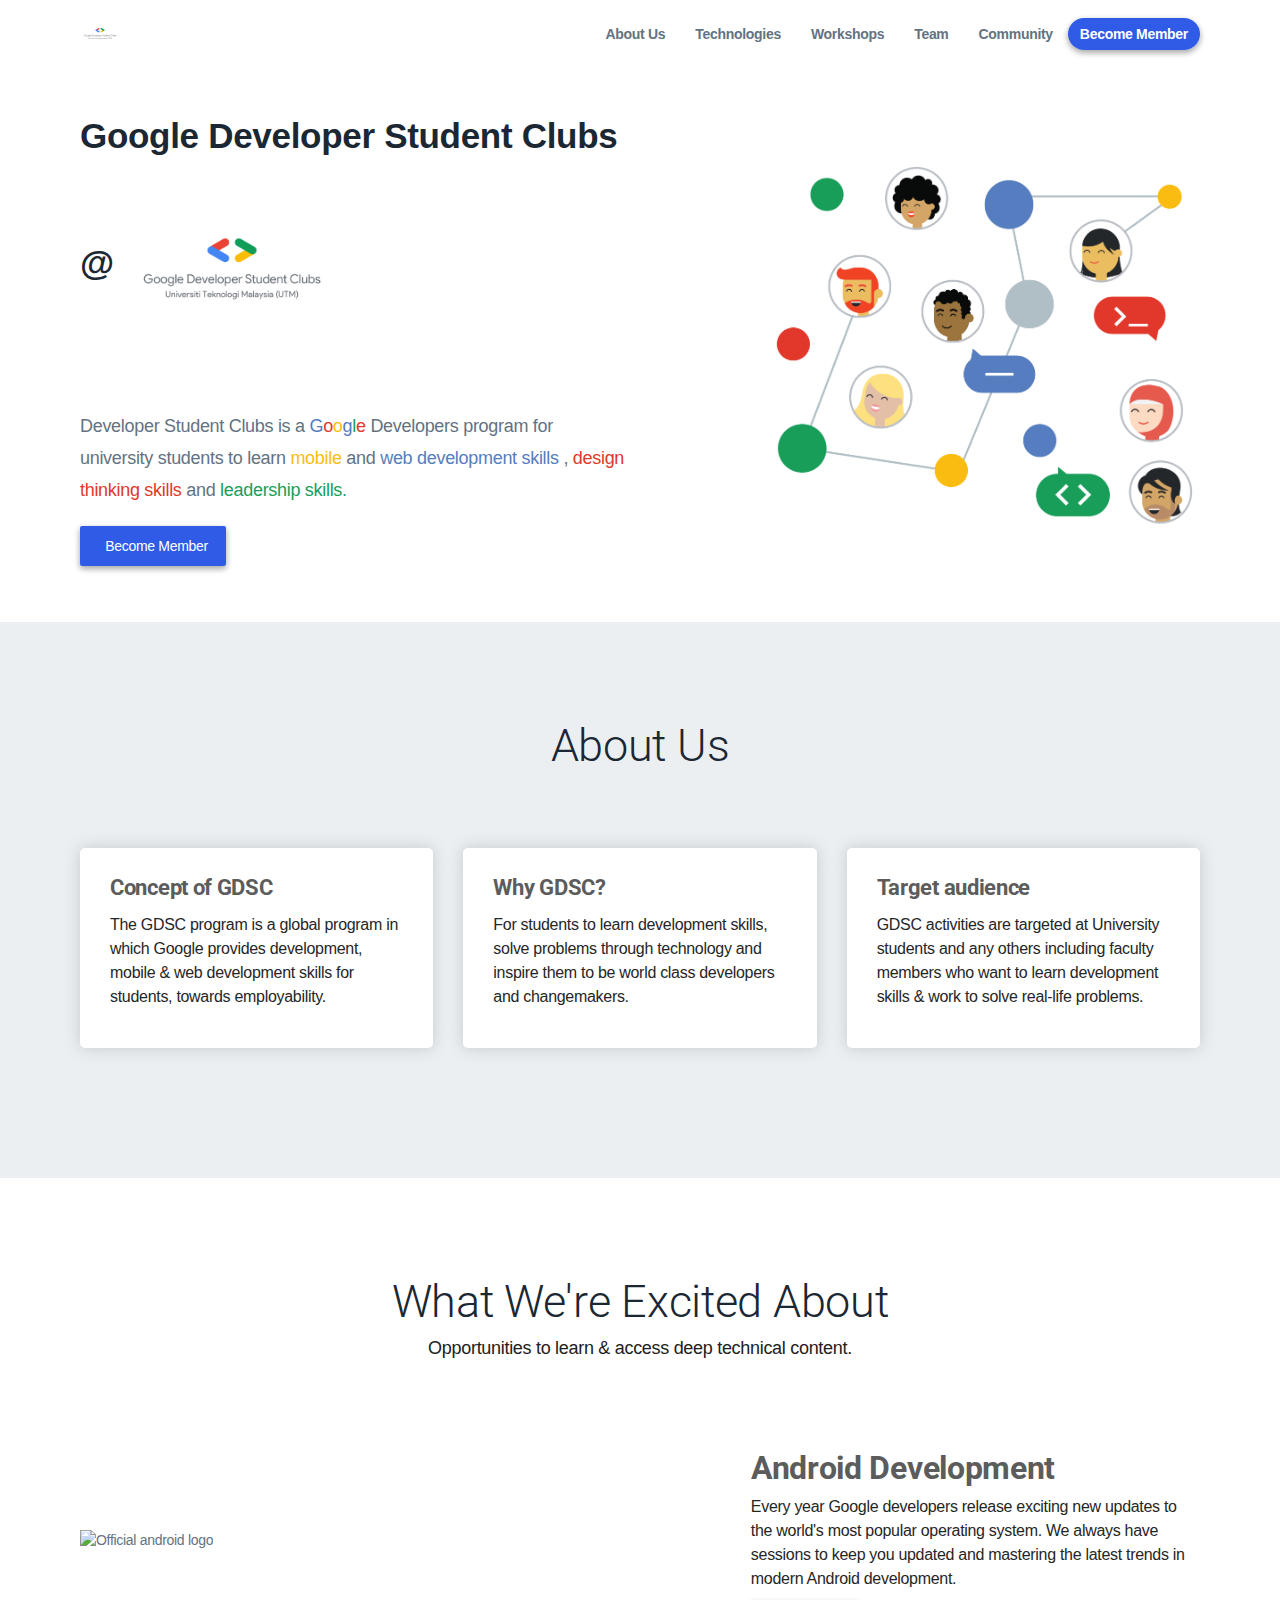
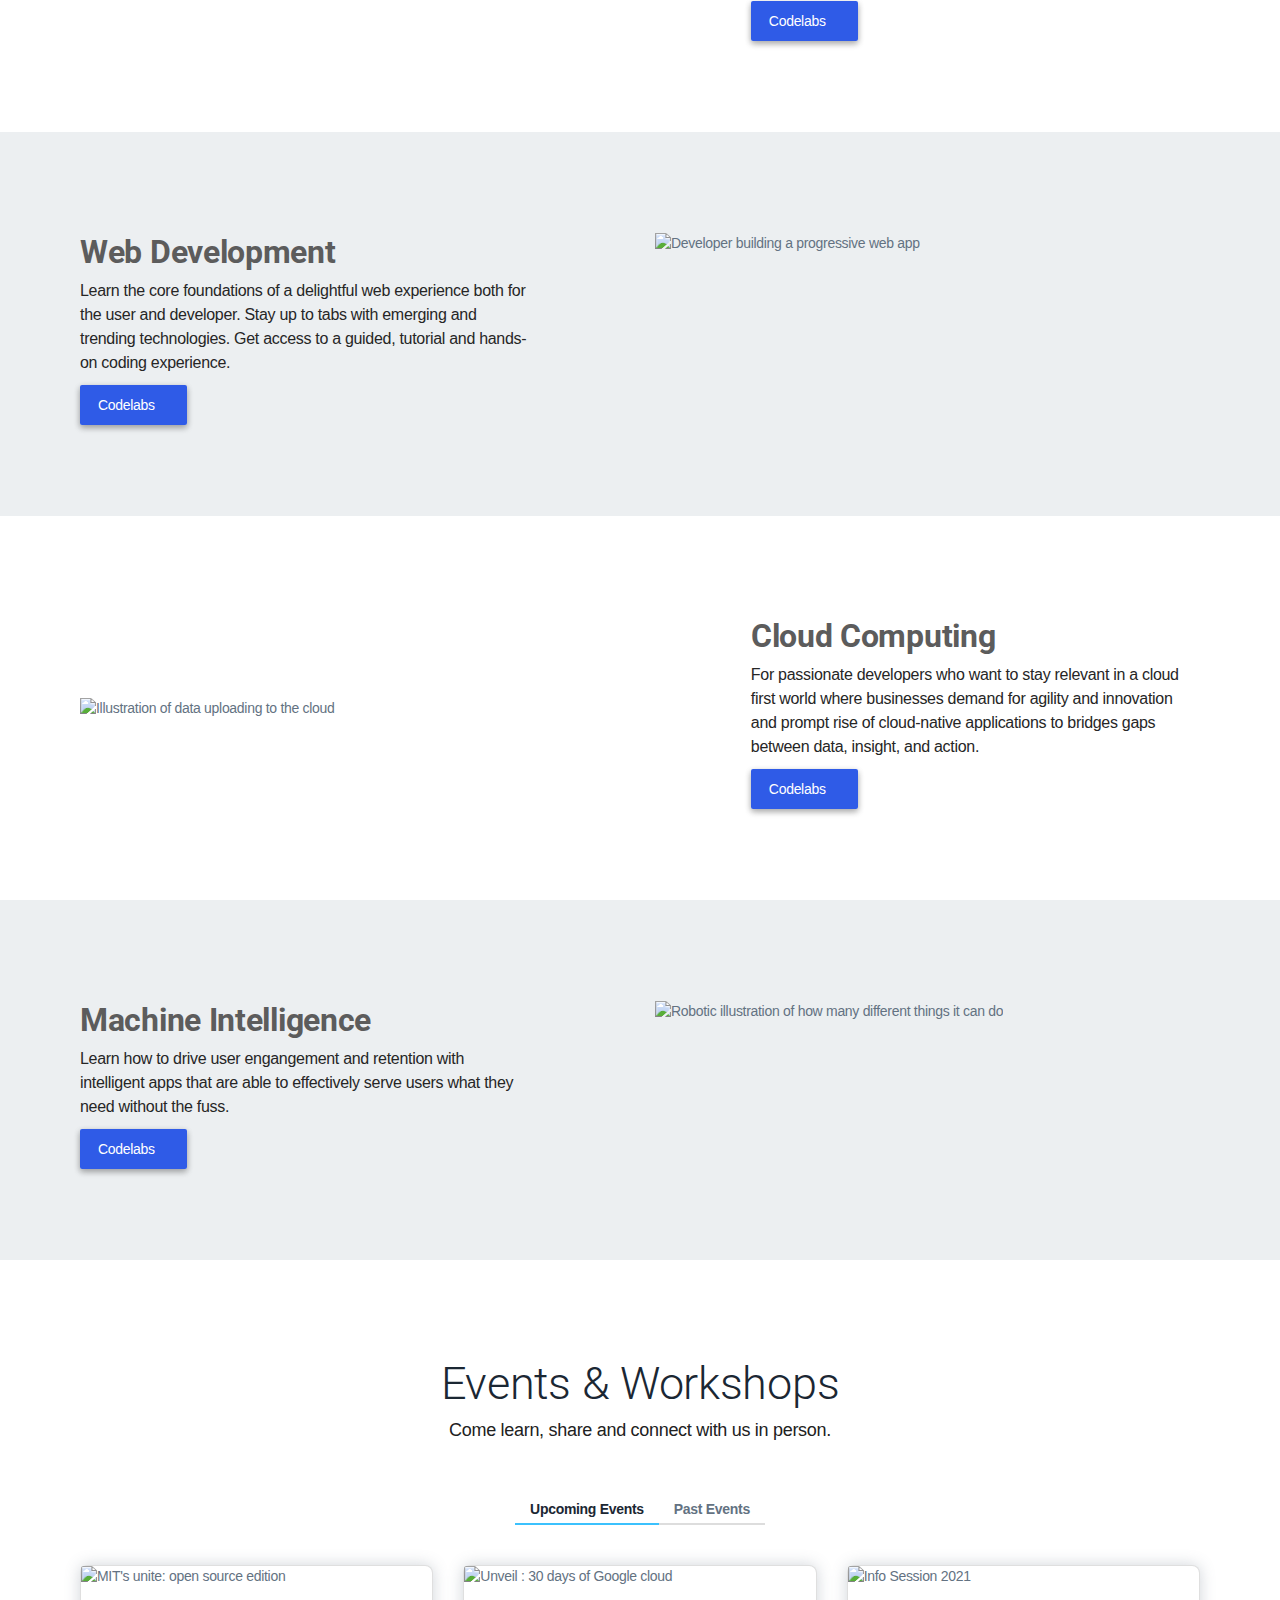
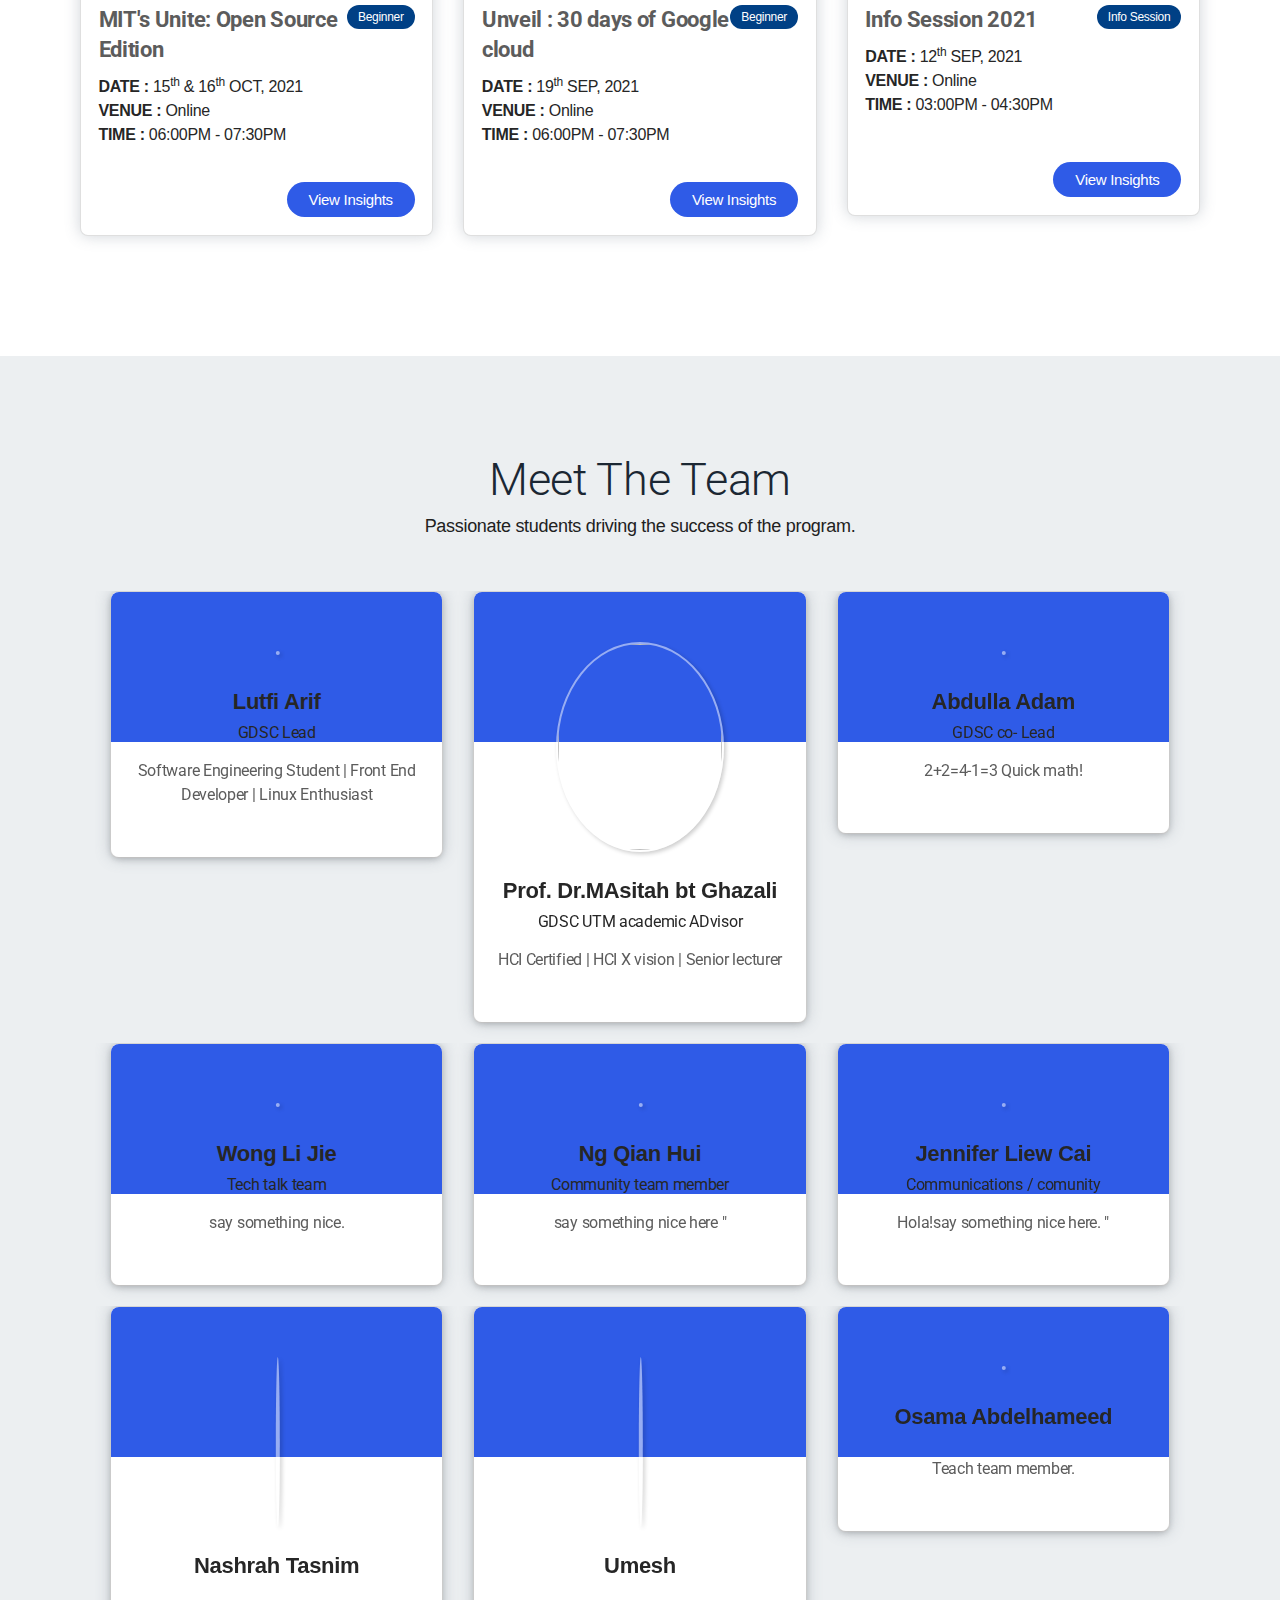
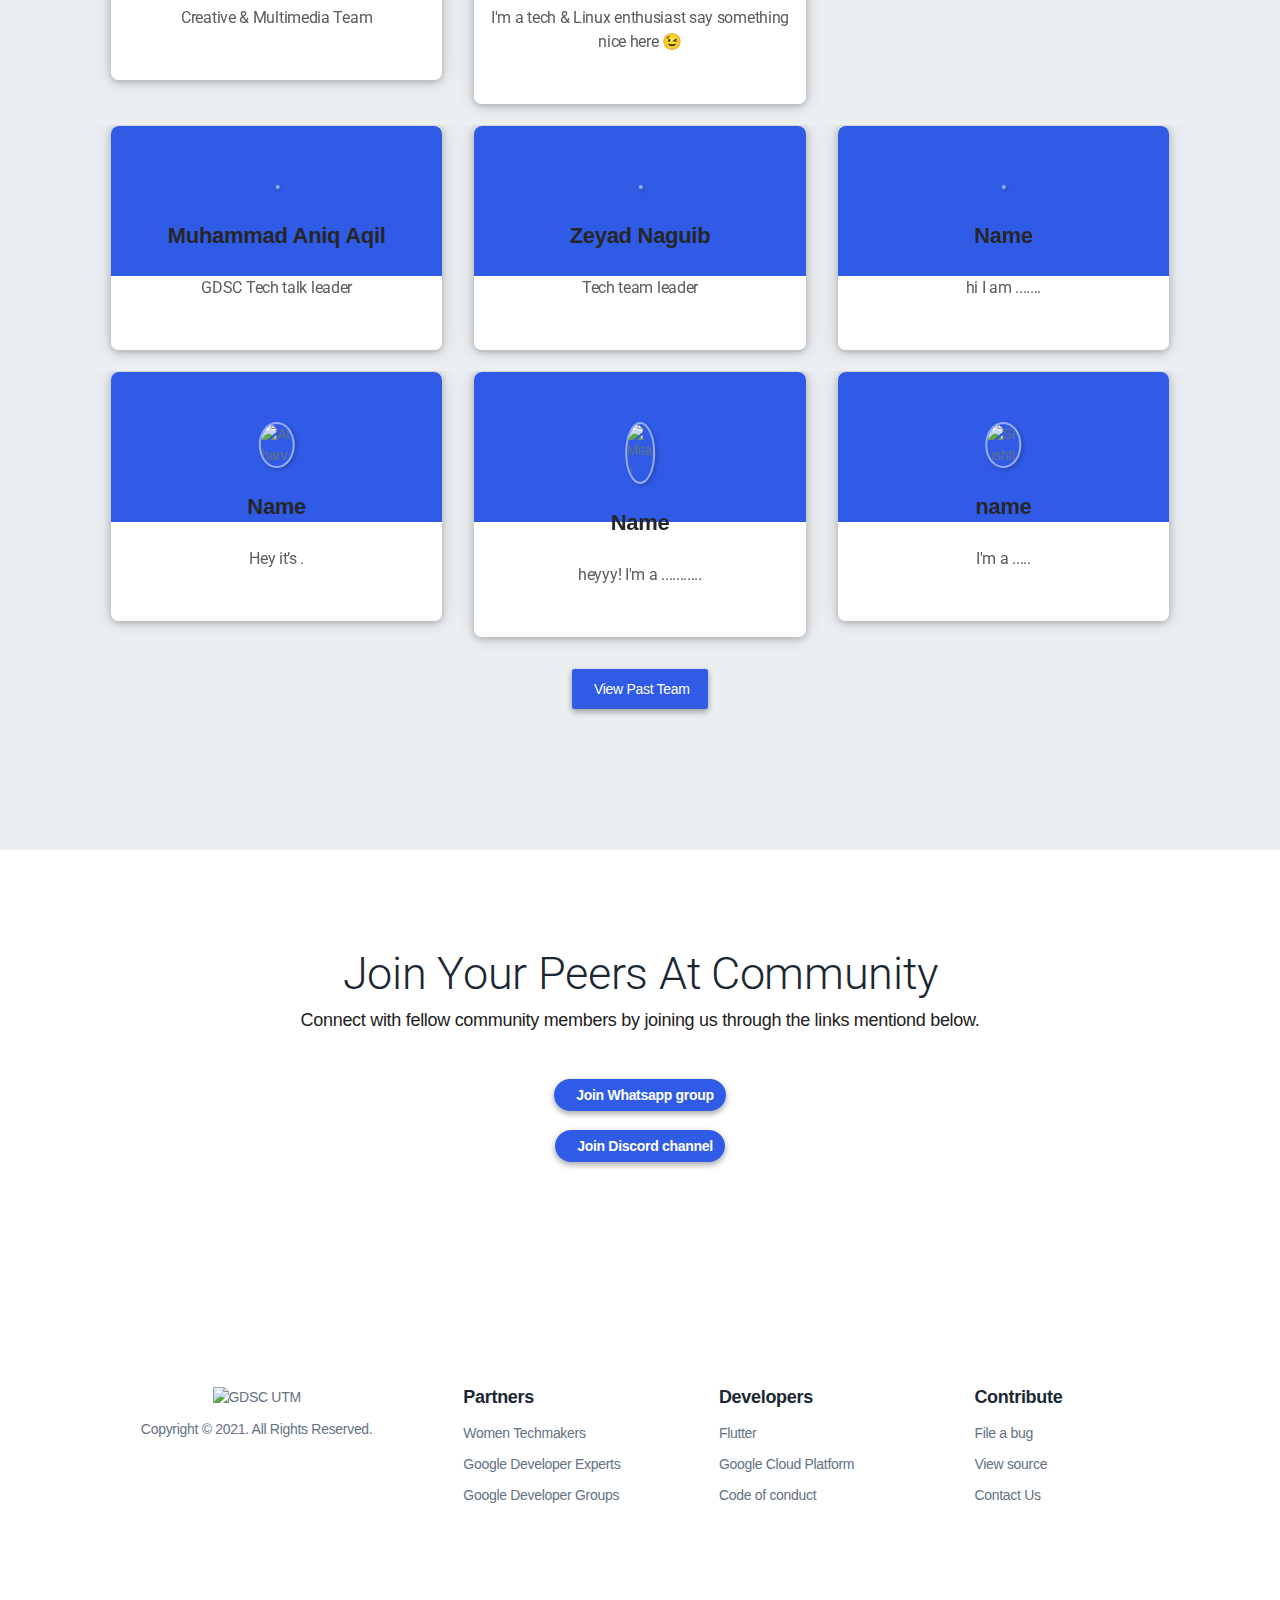
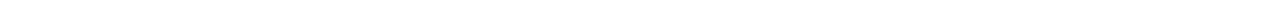
==== index.html @ 086b90e2 "initial GDSC website files" ====
<!DOCTYPE html>
<html lang="en">
<head>
    <meta charset="UTF-8">
    <meta http-equiv="X-UA-Compatible" content="ie=edge">
    <title>GDSC - UTM-MY</title>
    <meta name="viewport" content="width=device-width, initial-scale=1.0">
    <meta name="author" content="GDSC UTM MY"/>
    <meta name="description"
          content="Google Developer Student Clubs (GDSC) is a Google Developers program for university students to learn mobile and web development skills.">
    <meta name="keywords"
          content="dsc, UTM, google developers, GDSC UTM"/>
    <meta property="og:image" content="images/assets/logo.png">       
    <link href="css/ionicons.min.css" rel="stylesheet">
    <link rel="manifest" href="manifest.json">
    <meta name="theme-color" content="#2F5BE7"/>
    <link rel="apple-touch-icon" sizes="144x144" href="images/favicon/apple-touch-icon.png">
    <link rel="icon" type="image/png" sizes="32x32" href="images/favicon/favicon-32.png">
    <link rel="icon" type="image/png" sizes="16x16" href="images/favicon/favicon-16.png">
    <link rel="manifest" href="manifest.json"/>
    <link rel="mask-icon" href="/images/safari-pinned-tab.svg" color="#00a300">
    <link rel="shortcut icon" href="/images/favicon.ico">
    <meta name="msapplication-TileColor" content="#2d89ef">
    <meta name="msapplication-config" content="/images/browserconfig.xml">
    <meta name="theme-color" content="#ffffff">
    <link rel="stylesheet" href="css/responsive.css">
    <link rel="stylesheet" href="css/owl.carousel.min.css">
    <link rel="stylesheet" href="css/bootstrap.min.css">
    <link rel="dns-prefetch" href="https://docs.google.com">
    <link href="https://fonts.googleapis.com/css?family=Noto+Sans|Roboto:300,400,500,700" rel="stylesheet">
    <link href='https://fonts.googleapis.com/css?family=Google+Sans:400,500,700|Material+Icons' rel='stylesheet' type='text/css'>
    <link rel="stylesheet" href="https://use.fontawesome.com/releases/v5.2.0/css/all.css" integrity="sha384-hWVjflwFxL6sNzntih27bfxkr27PmbbK/iSvJ+a4+0owXq79v+lsFkW54bOGbiDQ" crossorigin="anonymous">
    <link rel="stylesheet" href="css/styles.css">
    <link rel="stylesheet" href="css/responsive.css">


    
<!--ChatBot-->
<!-- <script async>(function(w, d) { w.CollectId = "5e8cd6607a347f20caa8775f"; var h = d.head || d.getElementsByTagName("head")[0]; var s = d.createElement("script"); s.setAttribute("type", "text/javascript"); s.setAttribute("src", "https://collectcdn.com/launcher.js"); h.appendChild(s); })(window, document);</script> -->


</head>

<body class="x-hidden has-sticky-header">
<nav class="navbar navbar-expand-lg fixed-top custom-menu custom-menu__light">
    <div class="container">
        <a class="navbar-brand nav-logo" style="color: #606060" href="index.html">
            <img id="logo_img" data-src="images/GDSC_UTM_Logo.png" height="40" class ="nav-logo" alt="GDSC-UTM logo">
        </a>
        <button class="navbar-toggler" type="button" data-toggle="collapse" data-target="#navbarSupportedContent"
                aria-controls="navbarSupportedContent"
                aria-expanded="false" aria-label="Toggle navigation">
        <span class="menu-icon__circle">
        </span>
            <span class="menu-icon">
          <span class="menu-icon__bar"></span>
          <span class="menu-icon__bar"></span>
          <span class="menu-icon__bar"></span>
        </span>
        </button>
        <div class="collapse navbar-collapse" id="navbarSupportedContent">
            <ul class="navbar-nav ml-lg-auto">
                <li class="nav-item active">
                    <a class="nav-link" href="#overview">About us
                        <span class="sr-only">(current)</span>
                    </a>
                </li>
                <li class="nav-item"><a href="#technologies" class="nav-link">Technologies</a></li>
                <li class="nav-item"><a href="#workshops" class="nav-link">Workshops</a></li>
                <li class="nav-item"><a href="#team" class="nav-link">Team</a></li>
                <li class="nav-item"><a href="#community" class="nav-link">Community</a></li>
            </ul>
            <div class="custom-menu__right">
                <a href="/apply.html" target="_blank" class="event-btn" rel="noreferrer">Become Member</a>
            </div>
        </div>
    </div>
</nav>

<header id="hero" class="hero">
    <div class="container">
        <!-- <div class=" align-items-center text-center mb-lg-3">
            <h3 class="hire-title">We are looking for new team members!</h3>
            <p>Join us and grow your knowledge in a peer-to-peer learning environment.</p>
            <a href="apply.html" class="hero-button d-inline-block" rel="noopener"><i class="fa fa-mouse-pointer"></i> &nbsp; Apply Now</a>
        </div> -->
        <div class="row align-items-center">
            <div class="col-12 col-sm-6">
                <div class="hero-content">
                    <div class="hero-title__group">
                        <div class="hero-title">
                            <h1 class="zuri"><br>Google Developer Student Clubs<br>@ <img data-src="images/GDSC_UTM_Logo.png" class="img-fluid" alt="GDSCUTM" width="40%"
                                height="40%"></h1>
                        </div>
                        <div class="Hero--Subtitle">
                            <p class="lead">Developer Student Clubs is a
                                <first-letter>G</first-letter><third-letter>o</third-letter><second-letter>o</second-letter><first-letter>g</first-letter><forth-letter>l</forth-letter><third-letter>e</third-letter>
                                    Developers program for university students to learn<second-letter> mobile </second-letter> and
                                <first-letter>web development skills</first-letter> , <third-letter>design thinking skills</third-letter>
                                and     <forth-letter>leadership skills.</forth-letter>
                            </p>
                        </div>
                    </div>
                     <a href="https://dsc.community.dev/our address here" class="hero-button" target="_blank" rel="noopener"><i class="fab fa-meetup"></i> &nbsp; Become Member</a> 
                </div>
            </div>
            <div class="col-12 col-sm-5 ml-auto">
                <div class="hero-figure">
                    <img data-src="images/assets/diversity.png" class="img-fluid w-100"
                         alt="Illustration of diversity in a developer community">
                </div>
            </div>
        </div>
    </div>
</header>

<section id="overview" class="section-spacer bg-very__gray">
    <div class="container">
            <header class="section-header text-center">
                    <h2 class="section-title">About us</h2>
                    <br>
                </header>
        <div class="row">
            <div class="col-md-4 col-12">
                <div class="feature-card">
                    <div class="feature-card__body">
                        <i class="fas fa-rocket ghost-blue"></i>
                        <h4 class="feature-title">Concept of GDSC</h4>
                        <p>The GDSC program is a global program in which Google provides development, mobile & web development skills for students, towards employability.
                        </p>
                    </div>
                </div>
            </div>
            <div class="col-md-4 col-12">
                <div class="feature-card">
                    <div class="feature-card__body">
                        <i class="fas fa-lightbulb ghost-green"></i>
                        <h4 class="feature-title">Why GDSC?</h4>
                        <p>For students to learn development skills, solve problems through technology
                         and inspire them to be world class developers and changemakers.
                        </p>
                    </div>
                </div>
            </div>
            <div class="col-md-4 col-12">
                <div class="feature-card m-0">
                    <div class="feature-card__body">
                        <i class="fas fa-users ghost-red"></i>
                        <h4 class="feature-title">Target audience</h4>
                        <p>GDSC activities are targeted at University students and any others
                            including faculty members who want to learn development skills &amp; work to solve real-life problems.</p>
                    </div>
                </div>
            </div>
        </div>
    </div>
</section>

<section id="technologies" class="section-spacer">
    <div class="container">
        <header class="section-header text-center">
            <h2 class="section-title">What we're excited about</h2>
            <p class="section-subtitle">Opportunities to learn & access deep technical content.</p>
            <br>
        </header>
        <div class="row align-items-center">
            <div class="col-sm-6">
                <div class="feature-list-image">
                    <img data-src="images/assets/technologies/android.png" class="img-fluid" alt="Official android logo" width="100%"
                         height="50%">
                </div>
            </div>
            <div class="col-sm-5 ml-auto">
                <div class="feature-list-wrapper">
                    <div class="content-header">
                        <h2 class="content-title">Android Development</h2>
                        <p>Every year Google developers release exciting new updates to the world's most popular
                            operating system.
                            We always have sessions to keep you updated and mastering the latest trends in modern
                            Android development.</p>
                    </div>
                    <a href="https://codelabs.developers.google.com/?cat=Android" class="hero-button" target="_blank" rel="noreferrer">Codelabs &nbsp; &nbsp;<i class="fas fa-external-link-alt"></i></a>
                </div>
            </div>
        </div>
    </div>
</section>
<section class="section-spacer bg-very__gray">
    <div class="container">
        <div class="row flex-column-reverse flex-sm-row align-items-cengit ter">
            <div class="col-sm-5 mr-auto">
                <div class="feature-list-wrapper">
                    <div class="content-header">
                        <h2 class="content-title">Web Development</h2>
                        <p>Learn the core foundations of a delightful web experience both for the user and developer.
                            Stay up to tabs
                            with emerging and trending technologies. Get access to a guided, tutorial and hands-on
                            coding experience.
                        </p>
                    </div>
                    <a href="https://codelabs.developers.google.com/?cat=Web" class="hero-button" target="_blank" rel="noreferrer">Codelabs &nbsp; &nbsp;<i class="fas fa-external-link-alt"></i></a>
                </div>
            </div>
            <div class="col-sm-6">
                <div class="feature-list-image">
                    <img data-src="images/assets/technologies/web.png" alt="Developer building a progressive web app" class="img-fluid" height="60%"
                         width="90%">
                </div>
            </div>
        </div>
    </div>
</section>
<section id="hip" class="section-spacer">
    <div class="container">
        <div class="row align-items-center">
            <div class="col-sm-6">
                <div class="feature-list-image">
                    <img data-src="images/assets/technologies/cloud.png" class="img-fluid" alt="Illustration of data uploading to the cloud" width="90%">
                </div>
            </div>
            <div class="col-sm-5 ml-auto">
                <div class="feature-list-wrapper">
                    <div class="content-header">
                        <h2 class="content-title">Cloud Computing</h2>
                        <p>For passionate developers who want to stay relevant in a cloud first world where businesses demand for agility and
                            innovation and prompt rise of cloud-native applications to
                            bridges gaps between data, insight, and action.</p>
                    </div>
                    <a href="https://codelabs.developers.google.com/?cat=Cloud"  class="hero-button" target="_blank" rel="noreferrer">Codelabs &nbsp; &nbsp;<i class="fas fa-external-link-alt"></i></a>
                </div>
            </div>
        </div>
    </div>
</section>

<section class="section-spacer bg-very__gray">
    <div class="container">
        <div class="row flex-column-reverse flex-sm-row align-items-cengit ter">
            <div class="col-sm-5 mr-auto">
                <div class="feature-list-wrapper">
                    <div class="content-header">
                        <h2 class="content-title">Machine Intelligence</h2>
                        <p>Learn how to drive user engangement and retention with intelligent apps that are able to
                            effectively serve users what they need without the fuss.
                        </p>
                    </div>
                    <a href="https://codelabs.developers.google.com/?cat=TensorFlow"  class="hero-button" target="_blank" rel="noreferrer">Codelabs &nbsp; &nbsp;<i class="fas fa-external-link-alt"></i></a>
                </div>
            </div>
            <div class="col-sm-6">
                <div class="feature-list-image">
                    <img data-src="images/assets/technologies/mi.png" class="img-fluid" alt="Robotic illustration of how many different things it can do" height="60%"
                         width="90%">
                </div>
            </div>
        </div>
    </div>
</section>


<!--Events & Workshops-->
<section id="workshops" class="section-spacer workshops-section">
    <div class="container">
        <header class="section-header text-center">
            <h2 class="section-title">Events & Workshops</h2>
            <p class="section-subtitle">Come learn, share and connect with us in person.</p>
        </header>

        <div class="workshops-type-switch">
            <ul class="nav nav-pills justify-content-center js-tabs">
                <li class="nav-item">
                    <a class="nav-link active" href="#upcoming">Upcoming Events</a>
                </li>
                <li class="nav-item">
                    <a class="nav-link" href="#past">Past Events</a>
                </li>
            </ul>
        </div>
        <div class="tab-content">
            
            
                   
            <div class="tab-pane active" id="upcoming" role="tabpanel" aria-labelledby="upcoming">
                <!--Upcoming events-->
                <div class="row">

                    <div class="col-md-4 col-12">
                        <div class="card event-card">
                            <img class="card-img-top" data-src="images/assets/events/MIT's unite: open source edition.jpg" alt="MIT's unite: open source edition">
                            <div class="card-body">
                                <p class="tagging intermediate float-right">Beginner</p>
                                <h5 class="card-title">MIT's Unite: Open Source Edition</h5>
                                <p class="card-text">
                                    <strong>DATE :</strong> 15<sup>th</sup> & 16<sup>th</sup>  OCT, 2021 <br>
                                    <strong>VENUE :</strong> Online<br>
                                    <strong>TIME :</strong> 06:00PM - 07:30PM
                                </p>
                                <br>
                                <a href="https://gdsc.community.dev/events/details/developer-student-clubs-mit-academy-of-engineering-pune-presents-mits-unite-open-source-edition/" target="_blank" class="button float-right"> View Insights</a>
                            </div>
                        </div>
                    </div>

                    <div class="col-md-4 col-12">
                        <div class="card event-card">
                            <img class="card-img-top" data-src="images/assets/events/30Days2021.png" alt="Unveil : 30 days of Google cloud">
                            <div class="card-body">
                                <p class="tagging intermediate float-right">Beginner</p>
                                <h5 class="card-title">Unveil : 30 days of Google cloud </h5>
                                <p class="card-text">
                                    <strong>DATE :</strong> 19<sup>th</sup> SEP, 2021 <br>
                                    <strong>VENUE :</strong> Online<br>
                                    <strong>TIME :</strong> 06:00PM - 07:30PM
                                </p>
                                <br>
                                <a href="https://gdsc.community.dev/events/details/developer-student-clubs-mit-academy-of-engineering-pune-presents-unveil-30-days-of-google-cloud/" target="_blank" class="button float-right"> View Insights</a>
                            </div>
                        </div>
                    </div>


                    <div class="col-md-4 col-12">
                        <div class="card event-card">
                            <img class="card-img-top" data-src="images/assets/events/InfoSession2021.png" alt="Info Session 2021">
                            <div class="card-body">
                                <p class="tagging intermediate float-right">Info Session</p>
                                <h5 class="card-title">Info Session 2021</h5>
                                <p class="card-text">
                                    <strong>DATE :</strong> 12<sup>th</sup> SEP, 2021 <br>
                                    <strong>VENUE :</strong> Online<br>
                                    <strong>TIME :</strong> 03:00PM - 04:30PM
                                </p>
                                <div style="margin-top: 45px;">
                                </div>
                                <a href="https://bit.ly/infoSession2021" target="_blank" class="button float-right"> View Insights</a>
                            </div>
                        </div>
                    </div>
                    

                </div>
            </div>


            <!--Past events-->
            <div class="tab-pane" id="past" role="tabpanel" aria-labelledby="past">

                <section   class="section-spacer "> 
                    <div class="container">
                        <div class="row align-items-center">
                            <div class="col-sm-5 ml-auto">
                                <div class="feature-list-wrapper">
                                    <div class="content-header">
                                        <h2 class="content-title">Flutter Bootcamp
                                        </h2>
                                        <hr>
                                        <h6>DATE : 16<sup>th</sup> March 2022</h6>
                                        <h6>VENUE: Online</h6>
                                    <p>
                                        An introductory course to 1st and 2nd year Students at UTM
                                        <br>Where you will learn the fundamentals of web development 
                                        <br>including vital skills such as git and site deployment.
                                    </p>
                                    </div>
                                    <a href="https://gdsc.community.dev/events/our event address here" target="_blank" class="button float-right" class="past-event" target="_blank" rel="noopener">Event Insights&nbsp;&nbsp;<i class="fas fa-camera"></i></a>
                                </div>
                            </div>
                            <div class="col-sm-6">
                                <img class="card-img-top" data-src="images/assets/events/Flutter_Bootcamp1603.png" alt="Event poster">
                                </div>
                        </div>
                    </div>
                </section>
                
                <section   class="section-spacer "> 
                    <div class="container">
                        <div class="row align-items-center">
                            <div class="col-sm-5 ml-auto">
                                <div class="feature-list-wrapper">
                                    <div class="content-header">
                                        <h2 class="content-title">Tech Study Jam Session 1
                                        </h2>
                                        <h6>Facilitators : <a href="#">Name</h6>
                                        <hr>
                                        <h6>DATE : 24<sup>th</sup> December 2022</h6>
                                        <h6>Online</h6>
                                    <p>
                                        We are coming with new topics and lots to learn and develop!
                                        <br>The third session would be taken by a very prominent speaker - twitter tag here He is highly skilled in Kotlin and Android Studio. Currently, he is the organizer (Tag here) and software engineer another tag here. 🤩
                                        <br>Let's dive deep and learn connecting to GitHub and much more using android! 😁
                                    </p>
                                    </div>
                                    <a href="https://gdsc.community.dev/events/event here" class="past-event" target="_blank" rel="noopener">Event Insights&nbsp;&nbsp;<i class="fas fa-camera"></i></a>
                                </div>
                            </div>
                            <div class="col-sm-6">
                                <img class="card-img-top" data-src="images/assets/events/Android_Session3.png" alt="Event poster">
                                </div>
                        </div>
                    </div>
                </section>

                <section class="section-spacer bg-very__gray">
                    <div class="container">
                        <div class="row align-items-center">
                            <div class="col-sm-5 ml-auto">
                                <div class="feature-list-wrapper">
                                    <div class="content-header">
                                        <h2 class="content-title">Tech Study Jam Session 2
                                        </h2>
                                        <h6>Facilitators : <a href="#">Name</h6>
                                        <hr>
                                        <h6>DATE : 23<sup>th</sup> December 2022</h6>
                                        <h6>Online</h6>
                                    <p>
                                        Here we are ready to take the next session on basics of Kotlin and will do some fun activity in our coming session on Android Study JAMS 🤩
                                    </p>
                                    </div>
                                    <a href="https://gdsc.community.dev/events/url here" class="past-event" target="_blank" rel="noopener">Event Insights&nbsp;&nbsp;<i class="fas fa-camera"></i></a>
                                </div>
                            </div>
                            <div class="col-sm-6">
                                <img class="card-img-top" data-src="images/assets/events/Android_Session2.png" alt="Event poster">
                                </div>
                        </div>
                    </div>
                </section>

                <section   class="section-spacer"> 
                    <div class="container">
                        <div class="row align-items-center">
                            <div class="col-sm-5 ml-auto">
                                <div class="feature-list-wrapper">
                                    <div class="content-header">
                                        <h2 class="content-title"> Study Jam Session 1
                                        </h2>
                                        <h6>Facilitators : <a href="#">Name</h6>
                                        <hr>
                                        <h6>DATE : 16<sup>th</sup> December 2022</h6>
                                        <h6>Online</h6>
                                    <p>
                                        A great platform and opportunity waits for you - Android Study JAM😁
                                        <br>Are you all ready to learn how to make an amazing app? So this is the biggest and great platform which will lead you from basics of Android Studio and Kotlin towards making a great application 🤩😊
                                        <br>You will learn, develop and you may get an opportunity to get your application featured by Google!🤩 Isn't it amazing!!!
                                    </p>
                                    </div>
                                    <a href="https://gdsc.community.dev/events/details/url here" class="past-event" target="_blank" rel="noopener">Event Insights&nbsp;&nbsp;<i class="fas fa-camera"></i></a>
                                </div>
                            </div>
                            <div class="col-sm-6">
                                <img class="card-img-top" data-src="images/assets/events/android.jpg" alt="Event poster">
                                </div>
                        </div>
                    </div>
                </section>

                <section class="section-spacer bg-very__gray">
                    <div class="container">
                        <div class="row align-items-center">
                            <div class="col-sm-5 ml-auto">
                                <div class="feature-list-wrapper">
                                    <div class="content-header">
                                        <h2 class="content-title">Large event
                                        </h2>
                                        <h6>Facilitators : <a href="#">Name here</h6>
                                        <hr>
                                        <h6>DATE : 18<sup>th</sup> October 2022</h6>
                                        <h6>Online</h6>
                                    <p>
                                        Organised an  session on 18th October, 2022 to make students familiar with event name . event name is an annual month-long event to celebrate and encourage more developers to become involved with open source software. It’s open for anyone,
                                         especially beginners just getting started with open source
                                    </p>
                                    </div>
                                    <a href="https://dsc.community.dev/events/details/url here" class="past-event" target="_blank" rel="noopener">Event Insights&nbsp;&nbsp;<i class="fas fa-camera"></i></a>
                                </div>
                            </div>
                            <div class="col-sm-6">
                                <img class="card-img-top" data-src="images/assets/events/HacktoberfestImage.jpeg" alt="Event poster">
                                </div>
                        </div>
                    </div>
                </section>

















                
                <section   class="section-spacer "> 
                    <div class="container">
                        <div class="row align-items-center">
                            <div class="col-sm-5 ml-auto">
                                <div class="feature-list-wrapper">
                                    <div class="content-header">
                                        <h2 class="content-title"> Kickstart 30 Days Of event name here</h2>
                                        <h6>Facilitators : <a href="#">name here</a></h6>
                                        <hr>
                                        <h6>DATE : 13<sup>th</sup> October 2022</h6>
                                        <h6>VENUE : Remote</h6>
                                        <p>Organised a demonstration session on the event - 30 Days of event name on 13th October, 2020 to make participants familiar with the event, how to complete quests to get a skilled badge, its benefits and how to access qwiklabs.</p>
                                    </div>
                                    <a href="https://drive.google.com/images here" class="past-event" target="_blank" rel="noopener" >EVENT PHOTOS&nbsp;&nbsp;<i class="fas fa-camera"></i></a>
                                </div>
                            </div>
                            <div class="col-sm-6">
                                <img class="card-img-top" data-src="images/assets/events/Kickstart_ Event-19.jpg" alt="Event poster">
                                </div>
                        </div>


                        

                    </div>


                </section>
                
                <section class="section-spacer bg-very__gray">
                    <div class="container">
                        <div class="row align-items-center">
                            <div class="col-sm-5 ml-auto">
                                <div class="feature-list-wrapper">
                                    <div class="content-header">
                                        <h2 class="content-title">Info Session GDSC UTM</h2>
                                        <h6>Facilitators : <a href="#">Core Team</a></h6>
                                        <hr>
                                        <h6>DATE : 20<sup>th</sup> September 2022</h6>
                                        <h6>Online</h6>
                                    <p>
                                        Organised an introductory session on DSC on 20th September, 2020 to make students familiar with DSC, the events, activities and its goals. The event was conducted by DSC Core members under Aditya Birangal, DSC Lead.
                                    </p>
                                    </div>
                                    <a href="https://drive.google.com/link here" class="past-event" target="_blank" rel="noopener">EVENT PHOTOS&nbsp;&nbsp;<i class="fas fa-camera"></i></a>
                                </div>
                            </div>
                            <div class="col-sm-6">
                                <img class="card-img-top" data-src="images/assets/events/Info_seesion.jpeg" alt="Event poster">
                                </div>
                        </div>
                    </div>




                </section>

                <section class="section-spacer">
                    <div class="container">
                        <div class="row align-items-center">
                            <div class="col-sm-5 ml-auto">
                                <div class="feature-list-wrapper">
                                    <div class="content-header">
                                        <h2 class="content-title">App Development Workshop</h2>
                                        <h6>Facilitators : <a href="#">Name here</a></h6>
                                        <hr>
                                        <h6>DATE : 25<sup>th</sup> April 2022</h6>
                                        <h6>Online</h6>
                                        <p>To provide developers an opportunity to stay ahead of the curve, we are here happy to introduce 'Explore ML'.
                                            Walk through the basics of Machine Learning, along with the hands-on
                                            sessions, and flaunt your newly developed skills with a Google Certified 'Explore ML' certificate too !</p>
                                    </div>
                                    <a href="https://drive.google.com/url here" class="past-event" target="_blank" rel="noopener">EVENT PHOTOS&nbsp;&nbsp;<i class="fas fa-camera"></i></a>
                                </div>
                            </div>
                            <div class="col-sm-6">
                                <img class="card-img-top" data-src="images/assets/events/FlutterWorkshop.png" alt="Event poster">
                                </div>
                        </div>
                    </div>
                </section>

               
                
                
                
                <section id="hi" class="section-spacer bg-very__gray">
                    <div class="container">
                        <div class="row align-items-center">
                            <div class="col-sm-5 ml-auto">
                                <div class="feature-list-wrapper">
                                    <div class="content-header">
                                        <h2 class="content-title">EXPLORE ML</h2>
                                        <h6>Facilitators : <a href="#">Name here</a></h6>
                                        <hr>
                                        <h6>DATE : 1<sup>st</sup> February 2022</h6>
                                        <h6>VENUE : Online</h6>
                                        <p>To provide developers an opportunity to stay ahead of the curve, we are here happy to introduce 'Explore ML'.
                                            Walk through the basics of Machine Learning, along with the hands-on
                                            sessions, and flaunt your newly developed skills with a Google Certified 'Explore ML' certificate too !</p>
                                    </div>
                                    <a href="https://drive.google.com/url here" class="past-event" target="_blank" rel="noopener">EVENT PHOTOS&nbsp;&nbsp;<i class="fas fa-camera"></i></a>
                                </div>
                            </div>
                            <div class="col-sm-6">
                                <img class="card-img-top" data-src="images/assets/events/ML.png" alt="Event poster">
                                </div>
                        </div>
                    </div>
                </section>

                <section class="section-spacer">
                    <div class="container">
                        <div class="row flex-column-reverse flex-sm-row align-items-cengit ter">
                            <div class="col-sm-6">
                                <div class="feature-list-image">
                                    <img class="card-img-top" data-src="images/assets/events/Flutter.png" alt="Event poster">
                                </div>
                            </div>
                            <div class="col-sm-5 mr-auto">
                                <div class="feature-list-wrapper">
                                    <div class="content-header">
                                        <h2 class="content-title">Flutter Interact</h2>
                                        <h6>Facilitator : <a href="#">Name here</a></h6>
                                        <hr>
                                        <h6>DATE : 18<sup>th</sup> December 2022</h6>
                                        <h6>VENUE : Online</h6>
                                        <p>Flutter is an open-source UI software development kit used to develop applications for Android, iOS, Windows, Mac, Linux, Google Fuchsia and the web.</p>
                                    </div>
                                    <a href="https://drive.google.com/url here" class="past-event" target="_blank" rel="noopener">EVENT PHOTOS&nbsp;&nbsp;<i class="fas fa-camera"></i></a>

                                </div>
                            </div>
                        </div>
                    </div>
                </section>

                <section id="hi" class="section-spacer bg-very__gray">
                    <div class="container">
                        <div class="row align-items-center">
                            <div class="col-sm-5 ml-auto">
                                <div class="feature-list-wrapper">
                                    <div class="content-header">
                                        <h2 class="content-title">Hacktoberfest</h2>
                                        <h6>Facilitators : <a href="#">Name here</a></h6>
                                        <hr>
                                        <h6>DATE : 18<sup>th</sup> October 2022</h6>
                                        <h6>VENUE : Online</h6>
                                        <p>Hacktoberfest is an annual month-long event to celebrate and encourage more developers to become involved with open source software. It’s open for anyone, especially beginners just getting started with open source!</p>
                                    </div>
                                    <a href="https://drive.google.com/url here" class="past-event" target="_blank" rel="noopener">EVENT PHOTOS&nbsp;&nbsp;<i class="fas fa-camera"></i></a>
                                </div>
                            </div>
                            <div class="col-sm-6">
                                <img class="card-img-top" data-src="images/assets/events/octo.png" alt="Event poster">
                                </div>
                        </div>
                    </div>
                </section>

                <section class="section-spacer">
                    <div class="container">
                        <div class="row flex-column-reverse flex-sm-row align-items-cengit ter">
                            <div class="col-sm-6">
                                <div class="feature-list-image">
                                    <img class="card-img-top" data-src="images/assets/events/gcp.png" alt="Event poster">
                                </div>
                            </div>
                            <div class="col-sm-5 mr-auto">
                                <div class="feature-list-wrapper">
                                    <div class="content-header">
                                        <h2 class="content-title">GCP Crash Course</h2>
                                        <h6>Facilitator : <a href="#">Name here</a></h6>
                                        <hr>
                                        <h6>DATE : 31<sup>st</sup> October 2022</h6>
                                        <h6>VENUE : UTM</h6>
                                        <p>GCP Crash Course the best way to get started with Google cloud platform. We have got three amazing tracks for you- Application Deployment ,Data and Machine learning .</p>
                                    </div>
                                </div>
                            </div>
                        </div>
                    </div>
                </section>

                <section id="hi" class="section-spacer bg-very__gray">
                    <div class="container">
                        <div class="row align-items-center">
                            <div class="col-sm-5 ml-auto">
                                <div class="feature-list-wrapper">
                                    <div class="content-header">
                                        <h2 class="content-title">GDSC malaysia Summit</h2>
                                        <h6>Facilitators : <a href="#">Name</a></h6>
                                        <hr>
                                        <h6>DATE : 24<sup>th</sup> August 2022</h6>
                                        <h6>VENUE : Online</h6>
                                        <p>...</p>
                                    </div>
                                </div>
                            </div>
                            <div class="col-sm-6">
                                <img class="card-img-top" data-src="images/assets/events/IndiaSummit.png" alt="Event poster">
                                </div>
                        </div>
                    </div>
                </section>

                <section class="section-spacer">
                    <div class="container">
                        <div class="row flex-column-reverse flex-sm-row align-items-cengit ter">
                            <div class="col-sm-6">
                                <div class="feature-list-image">
                                    <img class="card-img-top" data-src="images/assets/events/Clould.png" alt="Event poster">
                                </div>
                            </div>
                            <div class="col-sm-5 mr-auto">
                                <div class="feature-list-wrapper">
                                    <div class="content-header">
                                        <h2 class="content-title">GOOGLE CLOUD STUDY JAM</h2>
                                        <h6>Facilitator : <a href="#">Name here</a></h6>
                                        <hr>
                                        <h6>DATE : 18<sup>th</sup> August 2022</h6>
                                        <h6>VENUE : UTM</h6>
                                        <p>If you are having any doubts regarding the GCP Essentials & don’t want to miss the chance to win the goodies You can just attend the online GOOGLE CLOUD STUDY JAM.</p>
                                    </div>
                                    <a href="https://drive.google.com/url here" class="past-event" target="_blank" rel="noopener">EVENT PHOTOS&nbsp;&nbsp;<i class="fas fa-camera"></i></a>
                                </div>
                            </div>
                        </div>
                    </div>
                </section>

                <section id="hi" class="section-spacer bg-very__gray">
                    <div class="container">
                        <div class="row align-items-center">
                            <div class="col-sm-5 ml-auto">
                                <div class="feature-list-wrapper">
                                    <div class="content-header">
                                        <h2 class="content-title">Career Readiness Program</h2>
                                        <h6>Facilitators : <a href="#">Name here</a></h6>
                                        <hr>
                                        <h6>DATE : 8<sup>th</sup> August 2019</h6>
                                        <h6>VENUE : UTM</h6>
                                        <p>Are you guys ready for the Google Cloud Career Readiness Program?
                                            Exciting Announcement on Google Clould Associate Engineering Certification Exam
                                        </p>
                                    </div>
                                    <a href="https://drive.google.com/" class="past-event" target="_blank" rel="noopener">EVENT PHOTOS&nbsp;&nbsp;<i class="fas fa-camera"></i></a>
                                </div>
                            </div>
                            <div class="col-sm-6">
                                <img class="card-img-top" data-src="images/assets/events/CRP.png" alt="Event poster">
                                </div>
                        </div>
                    </div>
                </section>

                <section class="section-spacer">
                    <div class="container">
                        <div class="row flex-column-reverse flex-sm-row align-items-cengit ter">
                            <div class="col-sm-6">
                                <div class="feature-list-image">
                                    <img class="card-img-top" data-src="images/assets/events/Google_Extended.png" alt="Event poster">
                                </div>
                            </div>
                            <div class="col-sm-5 mr-auto">
                                <div class="feature-list-wrapper">
                                    <div class="content-header">
                                        <h2 class="content-title">Google I/0 '19</h2>
                                        <h6>Facilitator : <a href="#">name here</a></h6>
                                        <hr>
                                        <h6>DATE : 19<sup>th</sup> May 2019</h6>
                                        <h6>VENUE : UTM</h6>
                                        <p>Google I/O is an annual developer conference held by Google in Mountain View, California. I/O was inaugurated in 2008, and is organized by the executive team. "I/O" stands for input/output, as well as the slogan "Innovation in the Open". The event's format is similar to Google Developer Day.</p>
                                    </div>
                                    <a href="https://drive.google.com/open?id=1COXcqJWXGNrf-iBTVht0ax5Rsk-WIsTG" class="past-event" target="_blank" rel="noopener">EVENT PHOTOS&nbsp;&nbsp;<i class="fas fa-camera"></i></a>
                                </div>
                            </div>
                        </div>
                    </div>
                </section>

                <section id="hi" class="section-spacer bg-very__gray">
                    <div class="container">
                        <div class="row align-items-center">
                            <div class="col-sm-5 ml-auto">
                                <div class="feature-list-wrapper">
                                    <div class="content-header">
                                        <h2 class="content-title">GDSC Solution Challenge</h2>
                                        <h6>Facilitators : <a href="#">Name here</a></h6>
                                        <hr>
                                        <h6>DATE : 30<sup>th</sup> April 2019</h6>
                                        <h6>VENUE : UTM</h6>
                                        <p>Many of the DSC students are using Google technologies in innovative ways to make a positive difference in their communities.
                                            We are eager to recognize you through Google’s first
                                            Developer Student Clubs Solution Challenge.
                                            Google is issuing an open call for all leads and club members to submit projects they worked on under the Developer Student Clubs umbrella. </p>
                                    </div>
                                </div>
                            </div>
                            <div class="col-sm-6">
                                <img class="card-img-top" data-src="images/assets/events/Solution.png" alt="Event poster">
                                </div>
                        </div>
                    </div>
                </section>

                <section class="section-spacer">
                    <div class="container">
                        <div class="row flex-column-reverse flex-sm-row align-items-cengit ter">
                            <div class="col-sm-6">
                                <div class="feature-list-image">
                                    <img class="card-img-top" data-src="images/assets/events/JAM.png" alt="Event poster">
                                </div>
                            </div>
                            <div class="col-sm-5 mr-auto">
                                <div class="feature-list-wrapper">
                                    <div class="content-header">
                                        <h2 class="content-title">Google Cloud Study Jam</h2>
                                        <h6>Facilitator : <a href="#">Name here</a></h6>
                                        <hr>
                                        <h6>DATE : 13<sup>th</sup> April 2019</h6>
                                        <h6>VENUE : UTM</h6>
                                        <p>Study Jams are community-run study groups for developers. This is a great opportunity to bring members of the community together to learn something in person. These trainings give developers a specific skill they can use for personal development or career advancement.</p>
                                    </div>
                                    <a href="https://drive.google.com" class="past-event" target="_blank" rel="noopener">EVENT PHOTOS&nbsp;&nbsp;<i class="fas fa-camera"></i></a>
                                </div>
                            </div>
                        </div>
                    </div>
                </section>

                <section id="hi" class="section-spacer bg-very__gray">
                    <div class="container">
                        <div class="row align-items-center">
                            <div class="col-sm-5 ml-auto">
                                <div class="feature-list-wrapper">
                                    <div class="content-header">
                                        <h2 class="content-title">Tensorflow</h2>
                                        <h6>Facilitators : <a href="#">Name here</a></h6>
                                        <hr>
                                        <h6>DATE : 30<sup>th</sup> March 2019</h6>
                                        <h6>VENUE : Computer Department</h6>
                                        <p>Wann know what exactly AI -> ML -> DL... Come and join us!
                                            Also get some hands on practice of Tensorflow!! Learn from experts👨‍🏫</p>
                                    </div>
                                </div>
                            </div>
                            <div class="col-sm-6">
                                <img class="card-img-top" data-src="images/assets/events/Tensor.png" alt="Event poster">
                                </div>
                        </div>
                    </div>
                </section>

            </div>
            
        </div>
    </div>
</section>

<!--Team-->
<section id="team" class="section-spacer team-section bg-very__gray">
    <div  class="container">
        <header class="text-center section-header">
            <h2 class="section-title">Meet The Team</h2>
            <span class="section-subtitle">Passionate students driving the success of the program.</span>
        </header>
         <div class="container-fluid">
            <div id="carouselExample" class="carouselPrograms carousel slide" data-ride="carousel" data-interval="false">
                <div class="carousel-inner row w-100 mx-auto" role="listbox">
                    <div class="carousel-item col-md-4 col-15 active">
                        <div class="card event-card">
                            <div class="card hovercard">
                                <div class="cardheader">
        
                                </div>
                                <div class="avatar">
                                    <img alt="" data-src="images/assets/team/team/Lutfi Arif.png"
                                        alt="content avatar">
                                </div>
                                <div class="info">
                                    <div class="title">
                                        <h5><b>Lutfi Arif</b></h5>
                                        <p>GDSC Lead</p>
                                    </div>
                                    <div class="desc">Software Engineering Student  | Front End Developer | Linux Enthusiast</div>
                                </div>
                                <div class="bottom">
                                    <ul class="social-list__inline mt-10">
                                        <li>
                                            <a href=https://twitter.com/" target="_blank" rel="noopener">
                                                <i class="fab fa-twitter"></i>
                                            </a>
                                        </li>
                                        <li>
                                            <a href="https://www.instagram.com/" target="_blank" rel="noopener">
                                                <i class="fab fa-instagram"></i>
                                            </a>
                                        </li>
                                        <li>
                                            <a href="https://github.com/" target="_blank" rel="noopener">
                                                <i class="fab fa-github"></i>
                                            </a>
                                        </li>
                                        <li>
                                            <a href="https://www.linkedin.com/" target="_blank" rel="noopener">
                                                <i class="fab fa-linkedin"></i>
                                            </a>
                                        </li>
                                        <li>
                                            <a href="https://www.facebook.com/" target="_blank" rel="noopener">
                                                <i class="fab fa-facebook"></i>
                                            </a>
                                        </li>
                                        <li>
                                            <a href="https://websitehere/" target="_blank" rel="noopener">
                                                <i class="fas fa-link"></i>
                                            </a>
                                        </li>
                                    </ul>
                                </div>
                            </div>
                        </div>
                    </div>
                    <div class="carousel-item col-md-4 col-15 active">
                        <div class="card event-card">
                            <div class="card hovercard">
                                <div class="cardheader">
        
                                </div>
                                <div class="avatar">
                                    <img style="height: 15rem;width: 20rem;" alt="" data-src="images/assets/team/team/masitah.png"
                                        alt="advisor avatar">
                                </div>
                                <div class="info">
                                    <div class="title">
                                        <h5><b>Prof. Dr.MAsitah bt Ghazali</b></h5>
                                        <p>GDSC UTM academic ADvisor</p>
                                    </div>
                                    <div class="desc">HCI Certified | HCI X vision  | Senior lecturer
                                </div>
                                </div>
                                <div class="bottom">
                                    <ul class="social-list__inline mt-10">
                                        <li>
                                            <a href="https://twitter.com" target="_blank" rel="noopener">
                                                <i class="fab fa-twitter"></i>
                                            </a>
                                        </li>
        
                                        <li>
                                            <a href="https://www.instagram.com" target="_blank" rel="noopener">
                                                <i class="fab fa-instagram"></i>
                                            </a>
                                        </li>
        
                                        <li>
                                            <a href="https://github.com" target="_blank" rel="noopener">
                                                <i class="fab fa-github"></i>
                                            </a>
                                        </li>
                                        <li>
                                            <a href="https://www.linkedin.com" target="_blank" rel="noopener">
                                                <i class="fab fa-linkedin"></i>
                                            </a>
                                        </li>
                                        <li>
                                            <a href="https://website" target="_blank" rel="noopener">
                                                <i class="fas fa-link"></i>
                                            </a>
                                        </li>
                                    </ul>
                                </div>
                            </div>
                        </div>
                    </div>
                    <div class="carousel-item col-md-4 col-15 active">
                        <div class="card event-card">
                            <div class="card hovercard">
                                <div class="cardheader">
        
                                </div>
                                <div class="avatar">
                                    <img alt="" data-src="images/assets/team/team/Adam.jpg"
                                        alt="content avatar">
                                </div>
                                <div class="info">
                                    <div class="title">
                                        <h5><b>Abdulla Adam</b></h5>
                                        <p> GDSC co- Lead</p>
                                    </div>
                                    <div class="desc">2+2=4-1=3 Quick math!</div>
                                </div>
                                <div class="bottom">
                                    <ul class="social-list__inline mt-10">
                                        <li>
                                            <a href="https://twitter.com" target="_blank" rel="noopener">
                                                <i class="fab fa-twitter"></i>
                                            </a>
                                        </li>
                                        <li>
                                            <a href="https://www.instagram.com" target="_blank" rel="noopener">
                                                <i class="fab fa-instagram"></i>
                                            </a>
                                        </li>
                                        <li>
                                            <a href="https://github.com" target="_blank" rel="noopener">
                                                <i class="fab fa-github"></i>
                                            </a>
                                        </li>
                                        <li>
                                            <a href="https://www.linkedin.com" target="_blank" rel="noopener">
                                                <i class="fab fa-linkedin"></i>
                                            </a>
                                        </li>
                                        <li>
                                            <a href="https://www.facebook.com" target="_blank" rel="noopener">
                                                <i class="fab fa-facebook"></i>
                                            </a>
                                        </li>
                                        <li>
                                            <a href="https://site/" target="_blank" rel="noopener">
                                                <i class="fas fa-link"></i>
                                            </a>
                                        </li>
                                    </ul>
                                </div>
                            </div>
                        </div>
                    </div>
                </div>
                
                <div class="carousel-inner row w-100 mx-auto" role="listbox">
                    <div class="carousel-item col-md-4 col-15 active">
                        <div class="card event-card">
                            <div class="card hovercard">
                                <div class="cardheader">
        
                                </div>
                                <div class="avatar">
                                    <img alt="" data-src="images/assets/team/team/Wong Li Jie.jpeg"
                                        alt="content avatar">
                                </div>
                                <div class="info">
                                    <div class="title">
                                        <h5><b>Wong Li Jie</b></h5>
                                        <p>Tech talk team</p>
                                    </div>
                                    <div class="desc">say something nice.</div>
                                </div>
                                <div class="bottom">
                                    <ul class="social-list__inline mt-10">
                                        <li>
                                            <a href="https://twitter.com/" target="_blank" rel="noopener">
                                                <i class="fab fa-twitter"></i>
                                            </a>
                                        </li>

                                        <li>
                                            <a href="https://www.instagram.com/" target="_blank" rel="noopener">
                                                <i class="fab fa-instagram"></i>
                                            </a>
                                        </li>

                                        <li>
                                            <a href="https://github.com" target="_blank" rel="noopener">
                                                <i class="fab fa-github"></i>
                                            </a>
                                        </li>
                                        
                                        <li>
                                            <a href="https://www.linkedin.com" target="_blank" rel="noopener">
                                                <i class="fab fa-linkedin"></i>
                                            </a>
                                        </li>
                                        <li>
                                            <a href="https://www.facebook.com" target="_blank" rel="noopener">
                                                <i class="fab fa-facebook"></i>
                                            </a>
                                        </li>
                                        <li>
                                            <a href="http://adarshzamwar.co/" target="_blank" rel="noopener">
                                                <i class="fas fa-link"></i>
                                            </a>
                                        </li>
                                    </ul>
                                </div>
                            </div>
                        </div>
                    </div>
                    <div class="carousel-item col-md-4 col-15 active">
                        <div class="card event-card">
                            <div class="card hovercard">
                                <div class="cardheader">
        
                                </div>
                                <div class="avatar">
                                    <img alt="" data-src="images/assets/team/team/Ng Qian Hui.jpeg"
                                        alt="content avatar">
                                </div>
                                <div class="info">
                                    <div class="title">
                                        <h5><b>Ng Qian Hui</b></h5>
                                        <p>Community team member</p>
                                    </div>
                                    <div class="desc">say something nice here
                                        "</div>
                                </div>
                                <div class="bottom">
                                    <ul class="social-list__inline mt-10">
                                        <li>
                                            <a href="https://twitter.com/" target="_blank" rel="noopener">
                                                <i class="fab fa-twitter"></i>
                                            </a>
                                        </li>

                                        <li>
                                            <a href="https://www.instagram.com" target="_blank" rel="noopener">
                                                <i class="fab fa-instagram"></i>
                                            </a>
                                        </li>

                                        <li>
                                            <a href="https://github.com" target="_blank" rel="noopener">
                                                <i class="fab fa-github"></i>
                                            </a>
                                        </li>
                                        
                                        <li>
                                            <a href="https://www.linkedin.com/" target="_blank" rel="noopener">
                                                <i class="fab fa-linkedin"></i>
                                            </a>
                                        </li>
                                        <li>
                                            <a href="https://www.facebook.com" target="_blank" rel="noopener">
                                                <i class="fab fa-facebook"></i>
                                            </a>
                                        </li>
                                    </ul>
                                </div>
                            </div>
                        </div>
                    </div>
                    <div class="carousel-item col-md-4 col-15 active">
                        <div class="card event-card">
                            <div class="card hovercard">
                                <div class="cardheader">
        
                                </div>
                                <div class="avatar">
                                    <img alt="" data-src="images/assets/team/team/Jennifer Liew Cai Rong.jpg"
                                        alt="content avatar">
                                </div>
                                <div class="info">
                                    <div class="title">
                                        <h5><b>Jennifer Liew Cai</b></h5>
                                        <p>Communications / comunity</p>
                                    </div>
                                    <div class="desc">Hola!say something nice here.
                                        "</div>
                                </div>
                                <div class="bottom">
                                    <ul class="social-list__inline mt-10">
                                        <li>
                                            <a href="#" target="_blank" rel="noopener">
                                                <i class="fab fa-twitter"></i>
                                            </a>
                                        </li>

                                        <li>
                                            <a href="https://instagram.com/" target="_blank" rel="noopener">
                                                <i class="fab fa-instagram"></i>
                                            </a>
                                        </li>

                                        <li>
                                            <a href="https://github.com/" target="_blank" rel="noopener">
                                                <i class="fab fa-github"></i>
                                            </a>
                                        </li>
                                        
                                        <li>
                                            <a href="https://www.linkedin.com" target="_blank" rel="noopener">
                                                <i class="fab fa-linkedin"></i>
                                            </a>
                                        </li>
                                        <li>
                                            <a href="#" target="_blank" rel="noopener">
                                                <i class="fab fa-facebook"></i>
                                            </a>
                                        </li>
                                    </ul>
                                </div>
                            </div>
                        </div>
                    </div>
                </div>
                <div class="carousel-inner row w-100 mx-auto" role="listbox">
                    <div class="carousel-item col-md-4 col-15 active">
                        <div class="card event-card">
                            <div class="card hovercard">
                                <div class="cardheader">
        
                                </div>
                                <div class="avatar">
                                    <img style="height: 170px;" alt="" data-src="images/assets/team/team/Nashrah Tasnim.jpg"
                                        alt="content avatar">
                                </div>
                                <div class="info">
                                    <div class="title">
                                        <h5><b>Nashrah Tasnim</b></h5>
                                        <!-- <p>DSC Lead</p> -->
                                        <br>
                                    </div>
                                    <div class="desc">Creative & Multimedia Team</div>
                                </div>
                                <div class="bottom">
                                    <ul class="social-list__inline mt-10">
                                        <li>
                                            <a href="https://twitter.com" target="_blank" rel="noopener">
                                                <i class="fab fa-twitter"></i>
                                            </a>
                                        </li>
                                        <li>
                                            <a href="https://www.instagram.com" target="_blank" rel="noopener">
                                                <i class="fab fa-instagram"></i>
                                            </a>
                                        </li>
                                        <li>
                                            <a href="https://github.com/" target="_blank" rel="noopener">
                                                <i class="fab fa-github"></i>
                                            </a>
                                        </li>
                                        <li>
                                            <a href="https://www.linkedin.com/" target="_blank" rel="noopener">
                                                <i class="fab fa-linkedin"></i>
                                            </a>
                                        </li>
                                        <li>
                                            <a href="https://www.facebook.com" target="_blank" rel="noopener">
                                                <i class="fab fa-facebook"></i>
                                            </a>
                                        </li>
                                        <li>
                                            <a href="https://website" target="_blank" rel="noopener">
                                                <i class="fas fa-link"></i>
                                            </a>
                                        </li>
                                    </ul>
                                </div>
                            </div>
                        </div>
                    </div>  
                    <div class="carousel-item col-md-4 col-15 active">
                        <div class="card event-card">
                            <div class="card hovercard">
                                <div class="cardheader">
        
                                </div>
                                <div class="avatar">
                                    <img style="height: 170px;"  alt="" data-src="images/assets/team/team/UMESH.jpg"
                                        alt="content avatar">
                                </div>
                                <div class="info">
                                    <div class="title">
                                        <h5><b>Umesh</b></h5>
                                        <!-- <p>DSC Lead</p> -->
                                        <br>
                                    </div>
                                    <div class="desc">I'm a tech & Linux enthusiast say something nice here 😉</div>
                                </div>
                                <div class="bottom">
                                    <ul class="social-list__inline mt-10">
                                        <li>
                                            <a href="https://twitter.com" target="_blank" rel="noopener">
                                                <i class="fab fa-twitter"></i>
                                            </a>
                                        </li>
                                        <li>
                                            <a href="https://www.instagram.com/" target="_blank" rel="noopener">
                                                <i class="fab fa-instagram"></i>
                                            </a>
                                        </li>
                                        <li>
                                            <a href="https://github.com" target="_blank" rel="noopener">
                                                <i class="fab fa-github"></i>
                                            </a>
                                        </li>
                                        <li>
                                            <a href="https://www.linkedin.com" target="_blank" rel="noopener">
                                                <i class="fab fa-linkedin"></i>
                                            </a>
                                        </li>
                                        <li>
                                            <a href="https://www.facebook.com/" target="_blank" rel="noopener">
                                                <i class="fab fa-facebook"></i>
                                            </a>
                                        </li>
                                        <li>
                                            <a href="#" target="_blank" rel="noopener">
                                                <i class="fas fa-link"></i>
                                            </a>
                                        </li>
                                    </ul>
                                </div>
                            </div>
                        </div>
                    </div>
                    <div class="carousel-item col-md-4 col-15 active">
                        <div class="card event-card">
                            <div class="card hovercard">
                                <div class="cardheader">
        
                                </div>
                                <div class="avatar">
                                    <img alt="" data-src="images/assets/team/team/Osama Abdelhameed.jpg"
                                        alt="content avatar">
                                </div>
                                <div class="info">
                                    <div class="title">
                                        <h5><b>Osama Abdelhameed</b></h5>
                                        <!-- <p>DSC Lead</p> -->
                                        <br>
                                    </div>
                                    <div class="desc">Teach team member.</div>
                                </div>
                                <div class="bottom">
                                    <ul class="social-list__inline mt-10">
                                        <li>
                                            <a href="#" target="_blank" rel="noopener">
                                                <i class="fab fa-twitter"></i>
                                            </a>
                                        </li>
                                        <li>
                                            <a href="https://www.instagram.com/" target="_blank" rel="noopener">
                                                <i class="fab fa-instagram"></i>
                                            </a>
                                        </li>
                                        <li>
                                            <a href="https://github.com/" target="_blank" rel="noopener">
                                                <i class="fab fa-github"></i>
                                            </a>
                                        </li>
                                        <li>
                                            <a href="https://www.linkedin.com" target="_blank" rel="noopener">
                                                <i class="fab fa-linkedin"></i>
                                            </a>
                                        </li>
                                        <li>
                                            <a href="https://www.facebook.com" target="_blank" rel="noopener">
                                                <i class="fab fa-facebook"></i>
                                            </a>
                                        </li>
                                        <li>
                                            <a href="https://website" target="_blank" rel="noopener">
                                                <i class="fas fa-link"></i>
                                            </a>
                                        </li>
                                    </ul>
                                </div>
                            </div>
                        </div>
                    </div>
                </div>
                <div class="carousel-inner row w-100 mx-auto" role="listbox">
                    <div class="carousel-item col-md-4 col-15 active">
                        <div class="card event-card">
                            <div class="card hovercard">
                                <div class="cardheader">
        
                                </div>
                                <div class="avatar">
                                    <img alt="" data-src="images/assets/team/team/Muhammad Aniq Aqil .JPG"
                                        alt="content avatar">
                                </div>
                                <div class="info">
                                    <div class="title">
                                        <h5><b>Muhammad Aniq Aqil </b></h5>
                                        <!-- <p>DSC Lead</p> --><br>
                                    </div>
                                    <div class="desc">GDSC Tech talk leader</div>
                                </div>
                                <div class="bottom">
                                    <ul class="social-list__inline mt-10">
                                        <li>
                                            <a href="#" target="_blank" rel="noopener">
                                                <i class="fab fa-twitter"></i>
                                            </a>
                                        </li>
                                        <li>
                                            <a href="#" target="_blank" rel="noopener">
                                                <i class="fab fa-instagram"></i>
                                            </a>
                                        </li>
                                        <li>
                                            <a href="#" target="_blank" rel="noopener">
                                                <i class="fab fa-github"></i>
                                            </a>
                                        </li>
                                        <li>
                                            <a href="https://www.linkedin.com" target="_blank" rel="noopener">
                                                <i class="fab fa-linkedin"></i>
                                            </a>
                                        </li>
                                        <li>
                                            <a href="https://www.facebook.com" target="_blank" rel="noopener">
                                                <i class="fab fa-facebook"></i>
                                            </a>
                                        </li>
                                        <li>
                                            <a href="#" target="_blank" rel="noopener">
                                                <i class="fas fa-link"></i>
                                            </a>
                                        </li>
                                    </ul>
                                </div>
                            </div>
                        </div>
                    </div>                    
                    <div class="carousel-item col-md-4 col-15 active">
                        <div class="card event-card">
                            <div class="card hovercard">
                                <div class="cardheader">
        
                                </div>
                                <div class="avatar">
                                    <img alt="" data-src="images/assets/team/team/Zeyad Naguib.jpg"
                                        alt="content avatar">
                                </div>
                                <div class="info">
                                    <div class="title">
                                        <h5><b>Zeyad Naguib</b></h5>
                                        <!-- <p>DSC Lead</p> --><br>
                                    </div>
                                    <div class="desc">Tech team leader</div>
                                </div>
                                <div class="bottom">
                                    <ul class="social-list__inline mt-10">
                                        <!-- <li>
                                            <a href="https://twitter.com" target="_blank" rel="noopener">
                                                <i class="fab fa-twitter"></i>
                                            </a>
                                        </li> -->
                                        <li>
                                            <a href="https://instagram.com" target="_blank" rel="noopener">
                                                <i class="fab fa-instagram"></i>
                                            </a>
                                        </li>
                                        <!-- <li>
                                            <a href="https://github.com" target="_blank" rel="noopener">
                                                <i class="fab fa-github"></i>
                                            </a>
                                        </li> -->
                                        <!-- <li>
                                            <a href="https://www.linkedin.com" target="_blank" rel="noopener">
                                                <i class="fab fa-linkedin"></i>
                                            </a>
                                        </li> -->
                                        <li>
                                            <a href="#" target="_blank" rel="noopener">
                                                <i class="fab fa-facebook"></i>
                                            </a>
                                        </li>
                                        <!-- <li>
                                            <a href="https://" target="_blank" rel="noopener">
                                                <i class="fas fa-link"></i>
                                            </a>
                                        </li> -->
                                    </ul>
                                </div>
                            </div>
                        </div>
                    </div>
                    <div class="carousel-item col-md-4 col-15 active">
                        <div class="card event-card">
                            <div class="card hovercard">
                                <div class="cardheader">
        
                                </div>
                                <div class="avatar">
                                    <img alt="" data-src="images/assets/team/team/.jpg"
                                        alt="content avatar">
                                </div>
                                <div class="info">
                                    <div class="title">
                                        <h5><b>Name</b></h5>
                                        <!-- <p>DSC Lead</p> -->
                                        <br>
                                    </div>
                                    <div class="desc">hi I am .......</div>
                                </div>
                                <div class="bottom">
                                    <ul class="social-list__inline mt-10">
                                        <li>
                                            <a href="#" target="_blank" rel="noopener">
                                                <i class="fab fa-twitter"></i>
                                            </a>
                                        </li>
                                        <li>
                                            <a href="https://www.instagram.com" target="_blank" rel="noopener">
                                                <i class="fab fa-instagram"></i>
                                            </a>
                                        </li>
                                        <li>
                                            <a href="https://github.com/" target="_blank" rel="noopener">
                                                <i class="fab fa-github"></i>
                                            </a>
                                        </li>
                                        <li>
                                            <a href="https://www.linkedin.com" target="_blank" rel="noopener">
                                                <i class="fab fa-linkedin"></i>
                                            </a>
                                        </li>
                                        <li>
                                            <a href="https://www.facebook.com" target="_blank" rel="noopener">
                                                <i class="fab fa-facebook"></i>
                                            </a>
                                        </li>
                                        <li>
                                            <a href="#" target="_blank" rel="noopener">
                                                <i class="fas fa-link"></i>
                                            </a>
                                        </li>
                                    </ul>
                                </div>
                            </div>
                        </div>
                    </div>
                </div>
                <div class="carousel-inner row w-100 mx-auto" role="listbox"> 
                    <div class="carousel-item col-md-4 col-15 active">
                        <div class="card event-card">
                            <div class="card hovercard">
                                <div class="cardheader">
        
                                </div>
                                <div class="avatar">
                                    <img alt="Atharv" data-src="images/assets/team/team/Jennifer.jpg"
                                        alt="content avatar">
                                </div>
                                <div class="info">
                                    <div class="title">
                                        <h5><b>Name</b></h5>
                                        <!-- <p>DSC Lead</p> --><br>
                                    </div>
                                    <div class="desc">Hey it’s .</div>
                                </div>
                                <div class="bottom">
                                    <ul class="social-list__inline mt-10">
                                        <li>
                                            <a href="https://twitter.com" target="_blank" rel="noopener">
                                                <i class="fab fa-twitter"></i>
                                            </a>
                                        </li>
                                        <li>
                                            <a href="https://www.instagram.com" target="_blank" rel="noopener">
                                                <i class="fab fa-instagram"></i>
                                            </a>
                                        </li>
                                        <li>
                                            <a href="https://github.com" target="_blank" rel="noopener">
                                                <i class="fab fa-github"></i>
                                            </a>
                                        </li>
                                        <li>
                                            <a href="https://www.linkedin.com/" target="_blank" rel="noopener">
                                                <i class="fab fa-linkedin"></i>
                                            </a>
                                        </li>
                                        <li>
                                            <a href="https://www.facebook.com" target="_blank" rel="noopener">
                                                <i class="fab fa-facebook"></i>
                                            </a>
                                        </li>
                                        <li>
                                            <a href="#" target="_blank" rel="noopener">
                                                <i class="fas fa-link"></i>
                                            </a>
                                        </li>
                                    </ul>
                                </div>
                            </div>
                        </div>
                    </div>
                    <div class="carousel-item col-md-4 col-15 active">
                        <div class="card event-card">
                            <div class="card hovercard">
                                <div class="cardheader">
        
                                </div>
                                <div class="avatar">
                                    <img alt="Mitali" data-src="images/assets/team/team/.jpg"
                                        alt="content avatar">
                                </div>
                                <div class="info">
                                    <div class="title">
                                        <h5><b>Name</b></h5>
                                        <!-- <p>DSC Lead</p> --><br>
                                    </div>
                                    <div class="desc">heyyy! I'm a ........... </div>
                                </div>
                                <div class="bottom">
                                    <ul class="social-list__inline mt-10">
                                        <!-- <li>
                                            <a href=https://twitter.com" target="_blank" rel="noopener">
                                                <i class="fab fa-twitter"></i>
                                            </a>
                                        </li> -->
                                        <li>
                                            <a href="https://www.instagram.com" target="_blank" rel="noopener">
                                                <i class="fab fa-instagram"></i>
                                            </a>
                                        </li>
                                        <!-- <li>
                                            <a href="https://github.com" target="_blank" rel="noopener">
                                                <i class="fab fa-github"></i>
                                            </a>
                                        </li> -->
                                        <!-- <li>
                                            <a href="https://www.linkedin.com" target="_blank" rel="noopener">
                                                <i class="fab fa-linkedin"></i>
                                            </a>
                                        </li> -->
                                        <li>
                                            <a href="https://www.facebook.com" target="_blank" rel="noopener">
                                                <i class="fab fa-facebook"></i>
                                            </a>
                                        </li>
                                        <!-- <li>
                                            <a href="https://" target="_blank" rel="noopener">
                                                <i class="fas fa-link"></i>
                                            </a>
                                        </li> -->
                                    </ul>
                                </div>
                            </div>
                        </div>
                    </div>
                    <div class="carousel-item col-md-4 col-15 active">
                        <div class="card event-card">
                            <div class="card hovercard">
                                <div class="cardheader">
        
                                </div>
                                <div class="avatar">
                                    <img alt="Srushti" data-src="images/assets/team/team.jpeg"
                                        alt="content avatar">
                                </div>
                                <div class="info">
                                    <div class="title">
                                        <h5><b>name</b></h5>
                                        <!-- <p>DSC Lead</p> --><br>
                                    </div>
                                    <div class="desc">I'm a .....</div>
                                </div>
                                <div class="bottom">
                                    <ul class="social-list__inline mt-10">
                                        <!-- <li>
                                            <a href="#" target="_blank" rel="noopener">
                                                <i class="fab fa-twitter"></i>
                                            </a>
                                        </li> -->
                                        <li>
                                            <a href="https://www.instagram.com" target="_blank" rel="noopener">
                                                <i class="fab fa-instagram"></i>
                                            </a>
                                        </li>
                                        <!-- <li>
                                            <a href="https://github.com" target="_blank" rel="noopener">
                                                <i class="fab fa-github"></i>
                                            </a>
                                        </li> -->
                                        <!-- <li>
                                            <a href="#" target="_blank" rel="noopener">
                                                <i class="fab fa-linkedin"></i>
                                            </a>
                                        </li> -->
                                        <li>
                                            <a href="https://www.facebook.com" target="_blank" rel="noopener">
                                                <i class="fab fa-facebook"></i>
                                            </a>
                                        </li>
                                        <!-- <li>
                                            <a href="https://" target="_blank" rel="noopener">
                                                <i class="fas fa-link"></i>
                                            </a>
                                        </li> -->
                                    </ul>
                                </div>
                            </div>
                        </div>
                    </div>
                </div>

          </div>
        </div>
      <br>

      <div class="text-center section-header">
        <a href="PastTeam.html" class="hero-button" target="_blank" rel="noopener"> &nbsp;View Past Team</a>
      </div>
    </div>
    
</section>
<!--Community-->
<section id="community" class="section-spacer workshops-section">
    <div  class="container">
        <header class="text-center section-header">
            <h2 class="section-title">Join your peers at community</h2>
            <span class="section-subtitle">Connect with fellow community members by joining us through the links mentiond below.</span>
        </header>
        <div class="custom-menu__right text-center p" style="margin: 30px;">
            <a href="https://GDSC url heree.github.io/WhatsApp" target="_blank" class="event-btn"><i class="fab fa-whatsapp large" style="margin-right: 10px;"></i>Join Whatsapp group</a>
        </div>
        <div class="custom-menu__right text-center" style="margin: 30px;">
            <a href="https://discord.gg/CPvC4n2ZkY " target="_blank" class="event-btn"><i class="fab fa-discord" style="margin-right: 10px;"></i>Join Discord channel</a>
        </div>
    </div>
</section>
<footer class="section-spacer footer-section">
    <div class="container">
        <div class="row flex-column-reverse flex-sm-row flex-lg-row">
            <div class="col-md-4 col-12 text-center">
                <div class="footer-widget first-of-footer-widget">
                    <img data-src="images/GDSC_UTM_Logo.png" class="logo-sm mb-10" alt="GDSC UTM ">
                    <p>Copyright &copy; 2021. All Rights Reserved.</p>
                    <ul class="social-list__inline mt-10">
                        <li>
                            <a href="https://twitter.com/" target="_blank" rel="noopener">
                                <i class="fab fa-twitter"></i>
                            </a>
                        </li>
                        <li>
                            <a href="https://github.com/GDSC url heree" target="_blank" rel="noopener">
                                <i class="fab fa-github"></i>
                            </a>
                        </li>
                        <li>
                            <a href="https://www.instagram.com/GDSC url heree/"target="_blank" rel="noopener">
                                <i class="fab fa-instagram"></i>
                            </a>
                        </li>
                        <li>
                            <a href="https://linkedin.com/company/GDSC url heree" target="_blank" rel="noopener">
                                <i class="fab fa-linkedin"></i>
                            </a>
                        </li>
                        <li>
                            <a href="mailto:gdsc2019@gmail.com" class="far fa-envelope"></a>
                        </li>
                    </ul>
                </div>
            </div>
            <div class="col-md-8 col-sm-10">
                <div class="row">
                    <div class="col-md-4 col-6">
                        <div class="footer-widget">
                            <h4 class="footer-widget__title">Partners</h4>
                            <ul class="list-unstyled">
                                <li>
                                    <a href="https://www.womentechmakers.com/" target="_blank" rel="noreferrer">Women Techmakers</a>
                                </li>
                                <li>
                                    <a href="https://developers.google.com/experts/" target="_blank" rel="noreferrer">Google Developer Experts</a>
                                </li>
                                <li>
                                    <a href="https://developers.google.com/programs/community/" target="_blank" rel="noreferrer">Google Developer Groups</a>
                                </li>
                            </ul>
                        </div>
                    </div>
                    <div class="col-md-4 col-6">
                        <div class="footer-widget">
                            <h4 class="footer-widget__title">Developers</h4>
                            <ul>
                                <li class="list-unstyled">
                                <li>
                                    <a href="https://flutter.dev" target="_blank" rel="noreferrer">Flutter</a>
                                </li>
                                <li>
                                    <a href="https://console.cloud.google.com/" target="_blank" rel="noreferrer">Google Cloud Platform</a>
                                </li>
                                <li>
                                    <a href="https://developer.android.com/dev-summit/community-guidelines/" target="_blank" rel="noreferrer">Code of
                                        conduct</a>
                                </li>
                            </ul>
                        </div>
                    </div>
                    <div class="col-md-4">
                        <div class="footer-widget">
                            <h4 class="footer-widget__title">Contribute</h4>
                            <ul class="list-unstyled">
                                <li>
                                    <a href="https://github.com/GDSC url heree/GDSC url heree.github.io/issues" target="_blank" rel="noreferrer">File a bug</a>
                                </li>
                                <li>
                                    <a href="https://github.com/GGDSC url heree/GDSC url heree.github.io" target="_blank" rel="noreferrer">View source</a>
                                </li>
                                <li>
                                    <a href="mailto:gdsc2019@gmail.com" target="_blank" rel="noreferrer">Contact Us</a>
                                </li>
                            </ul>
                        </div>
                    </div>
                </div>
            </div>
        </div>
    </div>
</footer>


<a href="#" id="scroll" style="display: none;"><i class="fas fa-angle-up"></i></a>
<script>
    function imageIntersectionObserverCallback(imageEntries, observer) {
        imageEntries.forEach(imgEntry => {
            if (imgEntry.isIntersecting) {
                imgEntry.target.setAttribute('src', imgEntry.target.dataset.src);
                observer.unobserve(imgEntry.target);
            }
        })
    }
    const imageObserver = new IntersectionObserver(imageIntersectionObserverCallback, { rootMargin: '30px 0px' });
    imageObserver.POLL_INTERVAL = 200;
    imageObserver.USE_MUTATION_OBSERVER = false;
    document.querySelectorAll('img[data-src]').forEach(img => {
        imageObserver.observe(img);
    })
</script>
<script>
    function iframeObserverCallback(iframeEntries, observer) {
        iframeEntries.forEach(iframe => {
            if (iframe.isIntersecting && window.matchMedia('(min-width: 450px)').matches) {
                iframe.target.setAttribute('src', iframe.target.dataset.urllink);
                observer.unobserve(iframe.target);
            }
        })
    }

    const iframeObserver = new IntersectionObserver(iframeObserverCallback, { rootMargin: '30px 0px' });
    iframeObserver.POLL_INTERVAL = 200;
    iframeObserver.USE_MUTATION_OBSERVER = false;
    document.querySelectorAll('iframe[data-urllink]').forEach(img => {
        iframeObserver.observe(img);
    });

    if ('serviceWorker' in navigator) {
        window.addEventListener('load', function () {
                navigator.serviceWorker.register('service-worker.js')
                    .then(function () {
                        console.log("Service Worker Registered,");
                    });
            }
        );
    }
</script>
<script src="js/vendors/jquery.min.js"></script>
<script src="js/vendors/bootstrap.bundle.min.js"></script>
<script src="js/vendors/jquery.magnific-popup.min.js"></script>
<script src="js/vendors/jquery.easing.min.js"></script>
<script src="js/vendors/swiper.min.js"></script>
<script src="js/vendors/owl.carousel.min.js"></script>
<script src="js/custom.js"></script>
</body>
</html>
---- css/responsive.css ----
/*
==========================
RESPONSIVES
==========================
*/
@media (max-width: 992px) {
  .content {
    padding-top: 50px;
    padding-bottom: 100px;
  }
  .navbar-collapse {
    background: #fff;
    padding-bottom: 20px;
    -webkit-box-shadow:  0px 0px 30px rgba(0, 0, 0, 0.1);
            box-shadow:  0px 0px 30px rgba(0, 0, 0, 0.1);
    -webkit-transition: all 0.4s cubic-bezier(0.17, 0.25, 0.56, 1.03);
    transition: all 0.4s cubic-bezier(0.17, 0.25, 0.56, 1.03);
    border-radius: 5px;
    margin-top: 10px;
  }
  .navbar-nav {
    padding: 30px 0 0;
  }
  .navbar-toggler {
    z-index: 200;
  }
  .custom-menu .custom-menu__right {
    margin: 0;
    width: 100%;
    padding-top: 20px;
    padding-bottom: 20px;
    text-align: center;
  }
  .custom-menu .custom-menu__right .assistive-text {
    display: block;
    margin-top: 10px;
  }
  .custom-menu .current {
    color: #2FE7B1;
  }
  /* team SLIDER */
  .team-slider__indicators {
    display: -webkit-box;
    display: -ms-flexbox;
    display: flex;
    -webkit-box-align: center;
        -ms-flex-align: center;
            align-items: center;
    -webkit-box-pack: center;
        -ms-flex-pack: center;
            justify-content: center;
    margin-bottom: 0;
    margin-top: 50px;
  }
  .team-slider__indicators .owl-dot {
    height: 1px;
    width: 30%;
    margin: 0;
  }
  .mfp-close {
    left: 50%  ;
    -webkit-transform: translateX(-50%)  ;
            transform: translateX(-50%)  ;
    top: auto  ;
    bottom: -80px  ;
  }
  .section-screens__inner {
    margin-bottom: 50px;
  }
}

@media (max-width: 768px) {
  .section-spacer {
    padding: 80px 0;
  }
  .input-group {
    -webkit-box-orient: vertical;
    -webkit-box-direction: normal;
        -ms-flex-direction: column;
            flex-direction: column;
  }
  .input-group .form-control {
    border: 1px solid #1B2733  ;
    width: 100%;
    margin-bottom: 10px;
    border-top-right-radius: 2px  ;
    border-bottom-right-radius: 2px  ;
  }
  .input-group .btn {
    border-top-left-radius: 2px  ;
    border-bottom-left-radius: 2px  ;
  }
  .workshops-single {
    margin-bottom: 40px;
  }
  .callout {
    -webkit-box-orient: vertical;
    -webkit-box-direction: normal;
        -ms-flex-direction: column;
            flex-direction: column;
  }
  .first-of-footer-widget {
    margin-top: 30px;
    width: 100%;
    text-align: center;
  }
  .footer-widget {
    margin-bottom: 30px;
  }
}

@media (min-width: 768px) {
  .client-logo {
    width: calc(20% - 13px);
    margin: 0 auto;
    padding: 0 35px;
  }
}

@media (max-width: 576px) {
  .has-sticky-header {
    padding-top: 50px;
  }
  .hire-title{
    margin-top: 35px;
  }
  .section-title{
    font-size: 34px;
  }
  .container {
    padding-right: 20px;
    padding-left: 20px;
  }
  .hero-content {
    /* padding-top: 40px; */
    text-align: center;
  }
  .hero-figure {
    margin-top: 20px;
  }
  .hero-form {
    text-align: center;
  }
  .hero-form .input-group .btn {
    padding: 15px 20px;
    margin-left: 0;
  }
  .section-screens__inner {
    margin-bottom: 140px;
    padding-bottom: 120px;
  }
  /* Feature Cards */
  .feature-card {
    margin-bottom: 50px;
  }
  .feature-title {
    font-size: 1rem;
    margin-bottom: 5px;
  }
  /* Content--Card */
  .feature-list-wrapper .btn-link {
    width: 100%;
    -webkit-box-pack: center;
        -ms-flex-pack: center;
            justify-content: center;
    -webkit-box-align: center;
        -ms-flex-align: center;
            align-items: center;
  }
  .feature-list-image {
    margin-bottom: 30px;
    display: block;
    height: 100%;
    margin-left: auto;
    margin-right: auto;
    overflow: hidden;
  }
  .feature-list-image img {
    max-width: 80%;
    margin-left: auto;
    margin-right: auto;
    display: block;
  }
  /* Screens slider */
  .team-item {
    margin: 0;
  }
  .team-item__thumb {
    -ms-flex-item-align: center;
        align-self: center;
    width: 100%;
    margin-top: 50px;
  }
  .team-item__image {
    margin-left: auto;
    margin-right: auto;
  }
  /*
  FOOTER
  */
  .footer {
    margin-bottom: 20px;
  }
  .footer ul {
    padding: 0;
  }
  .First-of-Footer-Widget {
    margin-top: 20px;
  }
}
---- css/styles.css ----
html, body {
  -webkit-font-smoothing: antialiased;
  -moz-osx-font-smoothing: grayscale;
  text-rendering: optimizeLegibility;
}

:root {
  font-size: 14px;
}

body {
  font-family: "Google Sans", sans-serif;
  font-size: 1rem;
  color: #637282;
  overflow-x: hidden;
  font-weight: normal;
  letter-spacing: -.3px;
}

.has-sticky-header {
  padding-top: 72px;
}
first-letter {
  color: #557DBF;
  font-weight: 400
}

second-letter {
  color: #FBBC12;
  font-weight: 400;
}

third-letter {
  color: #E1382B;
  font-weight: 400;
}

forth-letter {
  color: #189E59;
  font-weight: 400;
}

.br-5 {
    border-radius: 5px;
}

a {
  line-height: 1;
  color: #2F5BE7;
}

button, .btn {
  outline: none  ;
  border: 0  ;
}

button:focus, .btn:focus {
  -webkit-box-shadow: none  ;
          box-shadow: none  ;
}


h1, h2, h3, h4, h5, h6,
.h1, .h2, .h3, .h4, .h5, .h6 {
  color: #1B2733;
  font-family: "Google Sans", sans-serif;
  font-weight: 700;
}

h2{
  font-size: 25px
}
h1 {
  line-height: 32px;
}

h2, .h2 {
  line-height: 1.44;
}

a:hover{
 color: white;
}

p {
  font-size: 14px;
  line-height: 22px;
}

.lead {
  text-align: left;
  line-height: 32px;
  font-weight: 400;
  font-size: 18px;
  font-family: 'Google Sans', sans-serif;
}

.zuri img{
  margin-top: 10px;
}
@media only screen and (max-width: 600px){
  .lead{
    font-size: 16px;
  }
    .vanish{
        display: none;
    }
    .zuri{
        text-align: center;
        line-height: 1.5;
        font-size: 2.311rem;
    }
}

.text-warning {
  color: #FD7D44  ;
}

.content {
  padding-top: 100px;
  padding-bottom: 100px;
}

.container {
  max-width: 1160px;
  width: 100%;
  padding-right: 20px;
  padding-left: 20px;
}

.section-spacer {
  padding: 100px 0;
}

.cta__large {
  max-width: 450px;
}

.section-header {
  margin-bottom: 50px;
  padding-right: 10px;
  padding-left: 10px;
}

.section-title {
  text-transform: capitalize;
  font-size: 45px;
  line-height: 48px;
  font-weight: 300;
  font-family: 'Roboto', sans-serif;
}

.section-subtitle {
  font-size: 18px;
  color: #212121;
  line-height: 30px;
  font-weight: 400;
  font-family: 'Google Sans', sans-serif;
}

.assistive-text {
  font-size: 12px;
}

.list-circle {
  list-style-type: none;
  padding: 0;
}

.list-circle li {
  position: relative;
  font-size: 16px;
  font-weight: 500;
  display: -webkit-box;
  display: -ms-flexbox;
  display: flex;
  -webkit-box-align: center;
      -ms-flex-align: center;
          align-items: center;
  padding-left: 8px;
  margin-bottom: 15px;
}

.list-circle li:last-child {
  margin: 0  ;
}

.list-circle li:before {
  content: '';
  width: 8px;
  height: 8px;
  border-radius: 50%;
  background: rgba(47, 91, 231, 0.8);
  -webkit-box-shadow: 0 0 0 7px rgba(47, 91, 231, 0.1);
          box-shadow: 0 0 0 7px rgba(47, 91, 231, 0.1);
  display: inline-block;
  margin-right: 20px;
  vertical-align: middle;
}

#loading {
  position: fixed;
  left: 0;
  top: 0;
  width: 100%;
  height: 100%;
  background-color: #fff;
  z-index: 10000;
}

#loading .ripple {
  width: 60px;
  height: 60px;
  border-radius: 50%;
  position: absolute;
  top: calc(50% - 30px);
  left: calc(50% - 30px);
  -webkit-animation-name: ripple;
          animation-name: ripple;
  -webkit-animation-duration: 1s;
          animation-duration: 1s;
  -webkit-animation-timing-function: ease-in-out;
          animation-timing-function: ease-in-out;
  animation-direction: alternate-reverse;
  -webkit-animation-iteration-count: infinite;
          animation-iteration-count: infinite;
  -webkit-transform: scale(0);
          transform: scale(0);
  opacity: 0.6;
}

#loading .ripple1 {
  background-color: rgba(47, 231, 177, 0.4);
}

#loading .ripple2 {
  -webkit-animation-delay: -250ms;
          animation-delay: -250ms;
  background-color: rgba(47, 231, 177, 0.5);
}

#loading .ripple3 {
  -webkit-animation-delay: -500ms;
          animation-delay: -500ms;
  background-color: rgba(47, 91, 231, 0.6);
}

#loading .ripple4 {
  -webkit-animation-delay: -750ms;
          animation-delay: -750ms;
  background-color: #2F5BE7;
}

@-webkit-keyframes ripple {
  to {
    -webkit-transform: scale(1);
            transform: scale(1);
  }
}

@keyframes ripple {
  to {
    -webkit-transform: scale(1);
            transform: scale(1);
  }
}

.btn {
  padding: 8px 20px;
  border: 0;
  color: #1B2733;
  -webkit-transition: all .5s ease-in-out;
  transition: all .5s ease-in-out;
  line-height: 24px;
  font-weight: 700;
  border-radius: 2px;
  font-family: "Google Sans", sans-serif;
}

.btn-default {
  background: #fff;
  color: #637282;
}

.btn-default:hover, .btn-default:focus, .btn-default:visited {
  color: #1B2733;
}

.btn-primary {
  background: #3BC1FD;
  color: #1B2733;
}

.btn-primary:hover, .btn-primary:focus, .btn-primary:visited {

  background: #3BC1FD;
  color: #FFFFFF;

}

.btn-secondary {
  background: #2F5BE7;
  color: #fff;
  font-weight: 200;
  font-size: 16px;
}

.btn-secondary:hover, .btn-secondary:focus, .btn-secondary:visited {
  background-color: #153bb5;
  color: #8af2d3;
  -webkit-box-shadow: -5px 5px 0 rgba(47, 231, 177, 0.8);
          box-shadow: -5px 5px 0 rgba(47, 231, 177, 0.8);
}

.btn-link {
  padding: 0;
}

.btn-link .icon {
  margin-left: 10px;
  display: inline-block;
  vertical-align: middle;
  -webkit-transition: all .3s ease-in-out;
  transition: all .3s ease-in-out;
}

.btn-link:hover {
  text-decoration: none;
}

.btn-link:hover .icon {
  margin-left: 15px;
}

.btn-link--primary {
  color: #3BC1FD;
}

.btn-link--secondary {
  color: #2F5BE7;
}

.btn-lg {
  font-size: 18px;
  padding: 10px 20px;
}

.btn-cta {
  max-width: 250px;
  width: 100%;
  font-size: 18px;
  padding: 15px 20px;
}

.btn-has-icon {
  display: -webkit-inline-box;
  display: -ms-inline-flexbox;
  display: inline-flex;
  -webkit-box-align: center;
      -ms-flex-align: center;
          align-items: center;
}

.btn-has-icon .u-icon {
  text-align: center;
}

.icon-on__left .u-icon {
  margin-right: 10px;
}

.btn-pills {
  border-radius: 50px;
}

.btn-light {
  background: #fff;
  color: #637282  ;
}

.social-btn {
  display: -webkit-inline-box;
  display: -ms-inline-flexbox;
  display: inline-flex;
  -webkit-box-align: center;
      -ms-flex-align: center;
          align-items: center;
  -webkit-box-pack: center;
      -ms-flex-pack: center;
          justify-content: center;
  padding: 8px;
  -webkit-box-shadow: 0 3px 4px 0 rgba(0, 0, 0, 0.25);
          box-shadow: 0 3px 4px 0 rgba(0, 0, 0, 0.25);
  color: #ffffff;
  font-weight: bold;
  text-transform: uppercase;
  border-radius: 2px;
  cursor: pointer;
}

.social-btn .icon-wrapper {
  margin-right: 10px;
  vertical-align: middle;
}

.social-btn .icon-wrapper i {
  font-size: 18px;
  display: inline-block;
  line-height: 1.2;
}

.social-btn .btn-text {
  letter-spacing: 0.2px;
}

.social-btn:hover {
  -webkit-box-shadow: 0 0 6px #4285f4;
          box-shadow: 0 0 6px #4285f4;
}

.social-btn:active {
  background: #1669F2;
}

.social-google-btn {
  background-color: #4285f4;
}

.form-group {
  position: relative;
}

.form-control {
  padding: 10px 18px;
  border-radius: 2px  ;
}

.form-control:focus {
  -webkit-box-shadow: -5px 5px rgba(0, 0, 0, 0.1);
          box-shadow: -5px 5px rgba(0, 0, 0, 0.1);
}

.form-input__pills {
  border-radius: 50px  ;
  border: 1px solid #F9F9F9;
  -webkit-box-shadow: 0 2px 5px 0 rgba(0, 0, 0, 0.1);
          box-shadow: 0 2px 5px 0 rgba(0, 0, 0, 0.1);
}

.input-group .form-control {
  border-top-right-radius: 0  ;
  border-bottom-right-radius: 0  ;
  border-top-color: #1B2733;
  border-bottom-color: #1B2733;
  border-left-color: #1B2733;
  border-right-color: transparent;
  margin: 0;
  height: 100%;
}

.input-group .btn {
  margin: 0;
  border: 0;
  -webkit-box-shadow: none;
          box-shadow: none;
  border-top-left-radius: 0  ;
  border-bottom-left-radius: 0  ;
}

.input-group .btn-primary:hover {
  -webkit-box-shadow: 5px 5px 0 0 #2F5BE7;
          box-shadow: 5px 5px 0 0 #2F5BE7;
}

.input-group .btn-secondary:hover {
  -webkit-box-shadow: 5px 5px 0 0 #3BC1FD;
          box-shadow: 5px 5px 0 0 #3BC1FD;
}

.tooltip-inner {
  background: #2F5BE7;
  -webkit-box-shadow: 0 0 1px 0 rgba(0, 0, 0, 0.1);
          box-shadow: 0 0 1px 0 rgba(0, 0, 0, 0.1);
  max-width: 300px;
  width: 100%;
  border-radius: 2px;
  opacity: 1;
  color: #ffffff;
}

.tooltip.bs-tooltip-auto[x-placement^=top] .arrow::before, .tooltip.bs-tooltip-top .arrow::before,
.tooltip.bs-tooltip-auto[x-placement^=right] .arrow::before, .tooltip.bs-tooltip-top .arrow::before,
.tooltip.bs-tooltip-auto[x-placement^=bottom] .arrow::before, .tooltip.bs-tooltip-top .arrow::before,
.tooltip.bs-tooltip-auto[x-placement^=left] .arrow::before, .tooltip.bs-tooltip-top .arrow::before {
  margin-left: -3px;
  content: "";
  border-width: 5px 5px 0;
  border-top-color: #2F5BE7  ;
  opacity: 1;
}
.event-card {
  -webkit-box-shadow: 0 0 15px rgba(99, 114, 130, 0.3);
  box-shadow: 0 0 15px rgba(99, 114, 130, 0.3);
  border-radius: 5px;
  margin: 0 auto 20px;
}
.course-card, .project-card{
  width: 21rem;
  margin: 0 auto 20px;
}
.card{
  float: none;
  border-radius: 8px;
}


.tagging{
  display: inline-flex;
  border-radius: 15px;
  font-size: 12px;
  padding: 0 0.8rem;
  max-width: 100px;
  text-align: center;
  height: 24px;
  line-height: 24px;
}

.beginner{
  background-color: #155724;
  color: #d4edda;
  border-color: #fff;
}

.intermediate{
  background-color: #004085;
  color: #fff;
  border-color: #b8daff;
}

.expert{
  background-color: #383d41;
  color: #fff;
  border-color: #d6d8db;
}


.feature-card {
  -webkit-box-shadow: 0 0 15px rgba(99, 114, 130, 0.3);
          box-shadow: 0 0 15px rgba(99, 114, 130, 0.3);
  margin-bottom: 30px;
  padding: 25px 30px;
  border-radius: 5px;
  display: -webkit-box;
  display: -ms-flexbox;
  display: flex;
  -ms-flex-wrap: wrap;
      flex-wrap: wrap;
      background-color: #fff;
}

.feature-card .feature-card__body,
.feature-card .u-icon {
  -webkit-box-flex: 1;
      -ms-flex: 1;
          flex: 1;
}

.feature-card .u-icon {
  margin-right: 20px;
}
.feature-title {
  font-size: 22px;
  margin-bottom: 10px;
  font-family: 'Roboto', sans-serif;
  line-height: 30px;
  font-weight: 700;
  color: #5c5c5c;
  
}
.feature-card__body p{
  font-size: 16px;
  font-family: 'Google Sans', sans-serif;
  line-height: 24px;
  font-weight: 400;
  color: #262626;
}

.content-card__body {
  padding: 10px;
}

.mfp-bg {
  background-color: rgba(27, 39, 51, 0.5)  ;
}

.mfp-iframe {
  -webkit-box-shadow: none  ;
          box-shadow: none  ;
}

.mfp-close {
  background: #3BC1FD  ;
  display: inline-block  ;
  width: 48px  ;
  height: 48px  ;
  text-align: center  ;
  opacity: 1  ;
  line-height: 48px;
  padding: 0  ;
  right: -48px  ;
  top: 0  ;
  font-size: 48px;
  -webkit-transition: all .3s ease-in-out;
  transition: all .3s ease-in-out;
  outline: 0  ;
}

.mfp-close:hover {
  background-color: #15b586  ;
  -webkit-box-shadow: 5px -5px #3BC1FD;
          box-shadow: 5px -5px #3BC1FD;
}

.mfp-close:active, .mfp-close:focus {
  color: #1B2733  ;
}

.form-group {
  margin-bottom: 20px;
}

.form-help {
  position: absolute;
  right: 0;
  top: 5px;
  font-size: 14px;
}

.form-button {
  margin: 15px auto;
}

.callout {
  display: -webkit-box;
  display: -ms-flexbox;
  display: flex;
  position: relative;
  z-index: 1;
  padding: 30px 20px;
}

.callout:before {
  content: '';
  position: absolute;
  width: 100%;
  height: 100%;
  background: rgba(27, 39, 51, 0.1);
  z-index: -1;
  opacity: .8;
  top: 0;
  left: 0;
  right: 0;
  bottom: 0;
  margin: auto;
}

.callout-content, .callout-footer {
  -webkit-box-flex: 1;
      -ms-flex: 1;
          flex: 1;
  padding: 15px;
}

.callout-content {
  padding-right: 2;
}

.custom-menu {
  -webkit-transition: all .3s ease-in-out;
  transition: all .3s ease-in-out;
}

.custom-menu .nav-item .nav-link {
  padding: 20px 15px;
  text-transform: capitalize;
  color: #637282;
}

.custom-menu .nav-item .nav-link:hover {
  color: #1B2733;
}
.nav-item{
  font-weight: bold;
}
.custom-menu__light {
  background: #fff;
}
.event-button{
  background: #2F5BE7;
  font-weight: bold;
  color: #FFFFFF;
  padding: 8px 12px;
  border-radius: 50px;
  text-decoration: none;
}
.custom-menu__light .nav-link {
  color: #1B2733;
}

.custom-menu__light .navbar-toggler {
  border-color: transparent;
}

.navbar-toggler {
  padding: 0;
  width: 20px;
  height: 15px;
  position: relative;
}

.menu-icon {
  width: 100%;
  height: 100%;
  top: 50%;
  left: 50%;
  color: #000;
  -webkit-transform: translate(-50%, -50%);
          transform: translate(-50%, -50%);
  position: absolute;
}

.menu-icon__circle {
  width: 40px;
  height: 40px;
  border-radius: 50%;
  display: inline-block;
  background: #ffffff;
  -webkit-transition: all 0.4s ease-in-out;
  transition: all 0.4s ease-in-out;
  position: absolute;
  left: 50%;
  top: 50%;
  -webkit-transform: translate(-50%, -50%);
          transform: translate(-50%, -50%);
  z-index: -1;
}

.menu-icon__bar {
  width: 100%;
  height: 2px;
  border-radius: 50px;
  background: #000000;
  display: block;
  position: absolute;
  left: 0;
  -webkit-transition: all .25s ease-in-out;
  transition: all .25s ease-in-out;
}

.menu-icon__bar:nth-child(2) {
  top: 0;
  bottom: 0;
  margin: auto;
}

.menu-icon__bar:nth-child(3) {
  bottom: 0;
}

.navbar-toggler.menu-is-expanded {
  z-index: 1;
}

.navbar-toggler.menu-is-expanded .menu-icon__circle {
  -webkit-transform: scale(60);
          transform: scale(60);
  z-index: -1;
}

.navbar-toggler.menu-is-expanded .menu-icon__bar:first-child {
  -webkit-transform: translateY(7.5px) translateY(-50%) rotate(45deg);
          transform: translateY(7.5px) translateY(-50%) rotate(45deg);
}

.navbar-toggler.menu-is-expanded .menu-icon__bar:nth-child(2) {
  width: 0%;
  -webkit-transform: translateX(-100%);
          transform: translateX(-100%);
}

.navbar-toggler.menu-is-expanded .menu-icon__bar:last-child {
  -webkit-transform: translateY(-7.5px) translateY(50%) rotate(-45deg);
          transform: translateY(-7.5px) translateY(50%) rotate(-45deg);
}

.navbar-brand {
  z-index: 200;
}

.navbar-collapse {
  z-index: 200;
}

.custom-menu__light.navbar-is-sticky {
  -webkit-box-shadow: 0 1px 1px rgba(0, 0, 0, 0.1);
          box-shadow: 0 1px 1px rgba(0, 0, 0, 0.1);
  background: #fff;
}

.navbar .container-fluid {
  padding-left: 0;
  padding-right: 0;
}

.hero {
  display: -webkit-box;
  display: -ms-flexbox;
  display: flex;
  -webkit-box-align: center;
      -ms-flex-align: center;
          align-items: center;
  min-height: 550px;
}

.hero-content {
  margin-bottom: 50px;
}

.hero-title__group {
  margin-bottom: 30px;
}

.hero-title {
  margin-bottom: 30px;
  text-align: left;
  line-height: 48px;
  font-weight: 300;
  font-size: 45px;
  font-family: 'Roboto', sans-serif;
}

.hero-title span {
  display: block;
  color: #1B2733;
}

.hero-form .form-control {
  border: 1px solid rgba(47, 91, 231, 0.2);
  padding: 14px;
  border-right: 0  ;
}

.hero-figure {
  width: 100%;
  margin-left: auto;
  margin-right: auto;
  text-align: center;
}

.hero-figure img {
  width: 100%;
  margin-left: auto;
  margin-right: auto;
}

.client-logo__wrapper {
  text-align: center;
  display: -webkit-inline-box;
  display: -ms-inline-flexbox;
  display: inline-flex;
  -webkit-box-align: center;
      -ms-flex-align: center;
          align-items: center;
  -ms-flex-wrap: wrap;
      flex-wrap: wrap;
  -webkit-box-pack: center;
      -ms-flex-pack: center;
          justify-content: center;
}

.client-logo {
  width: calc(100vw / 2.8);
  display: -webkit-inline-box;
  display: -ms-inline-flexbox;
  display: inline-flex;
  margin: 10px auto;
  -webkit-box-align: center;
      -ms-flex-align: center;
          align-items: center;
  -webkit-box-pack: center;
      -ms-flex-pack: center;
          justify-content: center;
  padding: 10px;
}

.client-logo img {
  width: 100%;
  height: 100%;
}

.section-screens__inner {
  margin-bottom: 200px;
  padding-bottom: 80px;
  background-color: #EEEEEE;
}

.section-screens__inner .section-header {
  margin-bottom: 20px;
}

.section-screens__inner .section-header .btn {
  font-size: 14px;
}

.section-screens__inner .section-header .u-icon__outline {
  border-color: #2F5BE7;
}

.screen-slider {
  overflow-y: visible  ;
  margin-bottom: -250px;
}

.screen-slider-wrapper {
  padding-bottom: 30px;
}

.screen-slider__item {
  pointer-events: none;
  width: 100%;
  padding: 15px;
  background: transparent  ;
}

.screen-slider__item img {
  max-width: 100%;
  margin-left: auto;
  margin-right: auto;
  max-height: 600px;
  display: block;
  -webkit-box-shadow: 0 10px 30px rgba(99, 114, 130, 0.2);
          box-shadow: 0 10px 30px rgba(99, 114, 130, 0.2);
  border: 0;
  border-radius: 5px;
}

.screen-slider {
  overflow-y: visible  ;
}

.screen-slider .swiper-container {
  margin-left: auto  ;
  margin-right: auto  ;
}

.screen-slider .swiper-slide:last-child {
  margin-right: 0  ;
  background: url("image") #fff;
}

.screen-slider__item {
  width: 100%;
  padding: 15px;
  background: transparent  ;
}

.screen-slider__item img {
  max-width: 100%;
  margin-left: auto;
  margin-right: auto;
  display: block;
  -webkit-box-shadow: 0 0 10px rgba(27, 39, 51, 0.2);
          box-shadow: 0 0 10px rgba(27, 39, 51, 0.2);
  border-radius: 5px;
}

.feature-list-wrapper {
  -ms-flex-item-align: center;
      align-self: center;
}

.feature-list-wrapper .content-header {
  margin-bottom: 20px;
}

.content-header p{
  font-size: 16px;
  line-height: 24px;
  font-weight: 400;
  color: #262626;
  font-family: 'Google Sans', sans-serif;
}

.feature-list-wrapper .list {
  margin-bottom: 30px;
}

.feature-list-wrapper .btn-link {
  color: #2F5BE7;
  text-transform: capitalize;
  font-weight: bold;
}

.feature-list-wrapper .btn-link .icon {
  font-size: 24px;
}

.feature-list-image {
  max-width: 90%;
}

.workshops-section .tab-content {
  margin-top: 40px;
}

.workshops-type-switch .nav-link {
  background: transparent;
  border-bottom: 2px solid #dddddd;
  border-radius: 0;
  color: #637282;
  padding-right: 15px;
  padding-left: 15px;
}

.workshops-type-switch .nav-link.active {
  background: transparent;
  color: #1B2733;
  border-bottom-color: #3BC1FD;
}

.workshops-single {
  -webkit-box-shadow: 0 0 20px rgba(27, 39, 51, 0.2);
  box-shadow: 0 0 20px rgba(27, 39, 51, 0.2);
  border-radius: 2%;
  padding: 30px;
}

.workshops-single:hover {
  -webkit-box-shadow: 0 0 40px rgba(0, 110, 255, 0.4);
          box-shadow: 0 0 40px rgba(0, 110, 255, 0.4);
}

.workshops-header {
  margin-bottom: 10px;
}

.workshops-title {
  text-align: center;
  display: block;
  margin-bottom: 20px;
  font-size: 22px;
  color: #1B2733;
}

.workshops-price {
  margin-bottom: 20px;
  color: #1B2733;
}

.workshops-price small {
  display: block;
  color: #637282;
  font-size: 16px;
  font-weight: 400;
}

.workshops-value {
  font-weight: 700;
  font-size: 26px;
  line-height: 40px;
  font-family: "Google Sans", sans-serif;
}

.workshops-currency {
  font-size: 18px;
  top: -28px;
  left: -10px;
  font-weight: normal;
  position: relative;
}

.workshops-list {
  list-style-type: none;
}
h6{
    font-weight: 200;
}

.workshops-list .disabled {
  text-decoration: line-through;
  color: rgba(99, 114, 130, 0.5);
}
.workshops-list__item {
  color: #637282;
  margin: 10px 0;
  position: relative;
}
hr{
    height: 0.1px;
    background-color: rgba(99, 114, 130, 0.8);
}
.workshops-list__item:before {
  content: '';
  width: 5px;
  height: 5px;
  border-radius: 50%;
  background: rgba(27, 39, 51, 0.3);
  display: inline-block;
  margin-right: 10px;
  vertical-align: middle;
}

.workshops-footer {
  text-align: center;
  margin-top: 40px;
  padding-bottom: 20px;
}

.workshops-footer .assistive-text {
  font-size: 12px;
  margin-top: 5px;
}

/*carousel styling*/
.carousel-control-next-i:hover, .carousel-control-prev-i:hover{
    background-color: #fff;
    color: #2F5BE7;
    -webkit-box-shadow: 0 3px 4px 0 rgba(0, 0, 0, 0.25);
    box-shadow: 0 3px 4px 0 rgba(0, 0, 0, 0.25);
    opacity: 1;
    filter: "alpha(opacity=100)";
    -ms-filter: "alpha(opacity=100)"
}

@media (min-width: 320px) and (max-width: 768px){

  .carousel-control-next,
   .carousel-control-prev {
       width: 10%;
       height:10%;
   }
  
.carousel-control-next-i,  .carousel-control-prev-i {
    position: relative;
    opacity: 0;
    left: 1%;
    top: 500%;
    vertical-align: middle;
    text-align: center;
    line-height: 45px;
    background-color: #2F5BE7;
    border-radius: 50%;
    width: 40px;
    height: 40px;
    -webkit-border-radius: 50%;
    -moz-border-radius: 50%;
   box-shadow: 0 2px 6px rgba(0, 0, 0, 0.16), 0 3px 6px rgba(0, 0, 0, 0.23);
  }
  
}

.team-slider__indicators .owl-dot {
  border-radius: 0 !important;
  margin-top: 2px;
  margin-bottom: 2px;
  width: 5px;
  height: 50px;
  background: rgba(255, 255, 255, 0.2);
  margin-left: auto;
  margin-right: auto;
  cursor: pointer;
}
@media (min-width: 768px) {

    /* show 3 items */
    .carouselPrograms .carousel-inner .active,
    .carouselPrograms .carousel-inner .active + .carousel-item,
    .carouselPrograms .carousel-inner .active + .carousel-item + .carousel-item {
        display: block;
    }

    .carouselPrograms .carousel-inner .carousel-item.active:not(.carousel-item-right):not(.carousel-item-left),
    .carouselPrograms .carousel-inner .carousel-item.active:not(.carousel-item-right):not(.carousel-item-left) + .carousel-item,
    .carouselPrograms .carousel-inner .carousel-item.active:not(.carousel-item-right):not(.carousel-item-left) + .carousel-item + .carousel-item {
        transition: none;
    }

    .carouselPrograms .carousel-inner .carousel-item-next,
    .carouselPrograms .carousel-inner .carousel-item-prev {
        position: relative;
        right: 300px;
        transform: translate3d(0, 0, 0);
    }
    .carousel-control-next-i, .carousel-control-prev-i{
     position: relative;
     vertical-align: middle;
     text-align: center;
     line-height:45px;
     background-color: #2F5BE7;
     border-radius: 50%;
     width: 40px;
     height: 40px;
    -webkit-border-radius: 50%;
    -moz-border-radius: 50%;
   box-shadow: 0 2px 6px rgba(0, 0, 0, 0.16), 0 3px 6px rgba(0, 0, 0, 0.23);
     
   }

    .carouselPrograms .carousel-inner .active.carousel-item + .carousel-item + .carousel-item + .carousel-item {
        position: absolute;
        top: 0;
        right: -33.333%;
        z-index: -1;
        display: block;
        visibility: visible;
    }

    /* left or forward direction */
    .carouselPrograms .active.carousel-item-left + .carousel-item-next.carousel-item-left,
    .carouselPrograms .carousel-item-next.carousel-item-left + .carousel-item,
    .carouselPrograms .carousel-item-next.carousel-item-left + .carousel-item + .carousel-item,
    .carouselPrograms .carousel-item-next.carousel-item-left + .carousel-item + .carousel-item + .carousel-item {
        position: relative;
        transform: translate3d(-100%, 0, 0);
        visibility: visible;
    }

    /* farthest right hidden item must be abso position for animations */
    .carouselPrograms .carousel-inner .carousel-item-prev.carousel-item-right {
        position: absolute;
        top: 0;
        left: 0%;
        z-index: -1;
        display: block;
        visibility: visible;
    }

    /* right or prev direction */
    .carouselPrograms .active.carousel-item-right + .carousel-item-prev.carousel-item-right,
    .carouselPrograms .carousel-item-prev.carousel-item-right + .carousel-item,
    .carouselPrograms .carousel-item-prev.carousel-item-right + .carousel-item + .carousel-item,
    .carouselPrograms .carousel-item-prev.carousel-item-right + .carousel-item + .carousel-item + .carousel-item {
        position: relative;
        transform: translate3d(100%, 0, 0);
        visibility: visible;
        display: block;
        visibility: visible;
    }
}

/*end carousel styling*/

/*team card stying*/

.card.hovercard{
  border: 0px;
  box-shadow: 0 2px 6px rgba(0, 0, 0, 0.2);

}
.card.hovercard .cardheader {
    background: #2F5BE7;
    background-size: cover;
    height: 150px;
  border: 0px;
  border-radius: 8px 8px 0 0;
}

.card.hovercard .avatar {
    position: relative;
    top: -100px;
    margin-bottom: -80px;
    margin-left: auto;
    margin-right: auto;
    transform: translate(20%);
    
}

.card.hovercard .avatar img {
    width: 100%;
    height: 100%;
    max-width: 60%;
    max-height: 60%;
    -webkit-border-radius: 50%;
    -moz-border-radius: 50%;
    border-radius: 50%;
    border: 2px solid rgba(255,255,255,0.5);
    box-shadow: 2px 2px 4px rgba(0, 0, 0, 0.2);
}

.card.hovercard .info {
    padding: 4px 8px 2px;
    text-align: center;

}

.card.hovercard .info .title h5 {
    margin-bottom: 4px;
    font-size: 22px;
    line-height: 30px;
    color: #262626;
    font-family: 'Google Sans', sans-serif;
    font-weight: 400;
}
.card.hovercard .info .title p {
  font-size: 16px;
  line-height: 24px;
  color: #262626;
  border-radius: 25px;
  font-family: 'Roboto', sans-serif;
}

.card.hovercard .info .desc {
    overflow: hidden;
    font-size: 16px;
    line-height: 24px;
    color: #5c5c5c;
    text-overflow: ellipsis;
    font-family: 'Roboto', sans-serif;
}
.card.hovercard .bottom{
    padding: 0 20px;
    margin-bottom: 17px;
    margin-left: auto;
    margin-right: auto;
}
.card.hovercard .bottom ul li a i{
  color: #2F5BE7;
}
/*end team card stying*/


.section-faq .card {
  border: 0;
  margin-bottom: 30px;
}
.section-opp .card{
  margin-bottom: 0;
  border: 0;
}
.section-faq .card-title {
  margin-bottom: 15px;
}

.card-body ul{
  display: block;
  margin: 0 0 0;
  padding-left: 20px;
  list-style-type: none;
  font-size: 16px;
  text-indent: -1em;
}

.footer-widget a {
  color: #637282;
}

.footer-widget ul {
  list-style-type: none;
  padding: 0;
}

.footer-widget ul li {
  margin: 10px 0;
}

.footer-widget ul li:first-of-type {
  margin-top: 0;
}

.footer-widget ul li a {
  color: #637282;
}

.footer-widget ul li a:hover {
  text-decoration: none;
  color: #000000;
}

.footer-widget__title {
  margin-bottom: 15px;
  font-size: 18px;
}

.social-list__inline {
  list-style: none;
  padding: 0  ;
  margin: 0;
}

.social-list__inline li {
  display: -webkit-inline-box;
  display: -ms-inline-flexbox;
  display: inline-flex;
}

.social-list__inline li {
  margin-right: 15px !important;
}

.social-list__inline li:last-of-type {
  margin: 0;
}

.social-list__inline li a {
  color: #1B2733;
  font-size: 24px;
}

.bg-blue {
  background: #2F5BE7;
}

.bg-blue h1, .bg-blue h2, .bg-blue h3, .bg-blue h4, .bg-blue h5, .bg-blue h6,
.bg-blue .h1, .bg-blue .h2, .bg-blue .h3, .bg-blue .h4, .bg-blue .h5, .bg-blue .h6, .bg-blue p {
  color: #fff;
}

.bg-blue * {
  color: #fff;
}

.bg-dimped__primary {
  background-color: rgba(47, 231, 177, 0.2);
  color: #3BC1FD;
}

.bg-dimped__secondary {
  background-color: rgba(47, 91, 231, 0.2);
  color: #2F5BE7;
}

.bg-dimped__primary-type {
  background-color: rgba(27, 39, 51, 0.2);
  color: #1B2733;
}

.bg-dimped__secondary-type {
  background-color: rgba(99, 114, 130, 0.2);
  color: #637282;
}

.bg-dimped__white {
  background-color: rgba(255, 255, 255, 0.2);
  color: #ffffff;
}

.bg-dimped__grey-100 {
  background-color: rgba(250, 250, 250, 0.2);
  color: #FAFAFA;
}

.bg-dimped__warning {
  background-color: rgba(253, 125, 68, 0.2);
  color: #FD7D44;
}

.bg-dimped__danger {
  background-color: rgba(220, 53, 69, 0.2);
  color: #dc3545;
}

.bg-dimped__success {
  background-color: rgba(40, 167, 69, 0.2);
  color: #28a745;
}

.bg-dimped__info {
  background-color: rgba(23, 162, 184, 0.2);
  color: #17a2b8;
}

.bg-dimped__grey {
  background-color: rgba(108, 117, 125, 0.2);
  color: #6c757d;
}

.bg-dimped__pink {
  background-color: rgba(232, 62, 140, 0.2);
  color: #e83e8c;
}

.bg-dimped__green {
  background-color: rgba(32, 201, 151, 0.2);
  color: #189E59;
}

.bg-dimped__blue {
  background-color: rgba(0, 123, 255, 0.2);
  color: #2F5BE7;
}

.bg-dimped__indigo {
  background-color: rgba(102, 16, 242, 0.2);
  color: #6610f2;
}

.bg-dimped__purple {
  background-color: rgba(111, 66, 193, 0.2);
  color: #6f42c1;
}

.bg-dimped__red {
  background-color: rgba(220, 53, 69, 0.2);
  color: #dc3545;
}

.bg-dimped__orange {
  background-color: rgba(253, 126, 20, 0.2);
  color: #fd7e14;
}

.bg-dimped__yellow {
  background-color: rgba(255, 193, 7, 0.2);
  color: #ffc107;
}

.bg-dimped__green {
  background-color: rgba(40, 167, 69, 0.2);
  color: #28a745;
}

.bg-dimped__cyan {
  background-color: rgba(23, 162, 184, 0.2);
  color: #17a2b8;
}

.bg-dimped__gray-dark {
  background-color: rgba(52, 58, 64, 0.2);
  color: #343a40;
}

.bg-dimped__light {
  background-color: rgba(248, 249, 250, 0.2);
  color: #f8f9fa;
}

.bg-dimped__dark {
  background-color: rgba(52, 58, 64, 0.2);
  color: #343a40;
}

.bg-primary {
  background: #3BC1FD  ;
}

.bg-secondary {
  background: #2F5BE7  ;
}

.bg-primary-type {
  background: #1B2733  ;
}

.bg-secondary-type {
  background: #637282  ;
}

.bg-white {
  background: #ffffff  ;
}

.bg-grey-100 {
  background: #FAFAFA  ;
}

.bg-warning {
  background: #FD7D44  ;
}

.bg-danger {
  background: #dc3545  ;
}

.bg-success {
  background: #28a745  ;
}

.bg-info {
  background: #17a2b8  ;
}

.bg-grey {
  background: #6c757d  ;
}

.bg-pink {
  background: #e83e8c  ;
}

.bg-teal {
  background: #20c997  ;
}

.bg-blue {
  background: #2F5BE7  ;
}

.bg-indigo {
  background: #6610f2  ;
}

.bg-purple {
  background: #6f42c1  ;
}

.bg-red {
  background: #dc3545  ;
}

.bg-orange {
  background: #fd7e14  ;
}

.bg-yellow {
  background: #ffc107  ;
}

.bg-green {
  background: #28a745  ;
}

.bg-cyan {
  background: #17a2b8  ;
}

.bg-gray-dark {
  background: #343a40  ;
}

.bg-light {
  background: #f8f9fa  ;
}

.bg-dark {
  background: #343a40  ;
}

.text-primary {
  color: #3BC1FD  ;
}

.text-secondary {
  color: #2F5BE7  ;
}

.text-primary-type {
  color: #1B2733  ;
}

.text-secondary-type {
  color: #637282  ;
}

.text-white {
  color: #ffffff  ;
}

.text-grey-100 {
  color: #FAFAFA  ;
}

.text-warning {
  color: #FD7D44  ;
}

.text-danger {
  color: #dc3545  ;
}

.text-success {
  color: #28a745  ;
}

.text-info {
  color: #17a2b8  ;
}

.text-grey {
  color: #6c757d  ;
}

.text-pink {
  color: #e83e8c  ;
}

.text-teal {
  color: #20c997  ;
}

.text-blue {
  color: #2F5BE7  ;
}

.text-indigo {
  color: #6610f2  ;
}

.text-purple {
  color: #6f42c1  ;
}

.text-red {
  color: #dc3545  ;
}

.text-orange {
  color: #fd7e14  ;
}

.text-yellow {
  color: #ffc107  ;
}

.text-green {
  color: #28a745  ;
}

.text-cyan {
  color: #17a2b8  ;
}

.text-gray-dark {
  color: #343a40  ;
}

.text-light {
  color: #f8f9fa  ;
}

.text-dark {
  color: #343a40  ;
}

.bg-very__gray {
  background-color: #ECEFF1;
}

.text-light h1, .text-light h2, .text-light h3, .text-light h4, .text-light h5, .text-light h6,
.text-light .h1, .text-light .h2, .text-light .h3, .text-light .h4, .text-light .h5, .text-light .h6, .text-light p {
  color: #fff;
}

.u-icon {
  text-align: center;
  display: -webkit-inline-box;
  display: -ms-inline-flexbox;
  display: inline-flex;
  -webkit-box-align: center;
      -ms-flex-align: center;
          align-items: center;
  -webkit-box-pack: center;
      -ms-flex-pack: center;
          justify-content: center;
}

.u-icon__sm {
  width: 24px;
  height: 24px;
}

.u-icon__md {
  width: 48px;
  height: 48px;
}

.u-icon__lg {
  width: 60px;
  height: 60px;
  max-width: 60px;
  max-height: 60px;
  line-height: 60px;
  font-size: calc(60px / 2);
}

.u-icon__xl {
  width: 80px;
  height: 80px;
}

.u-icon__circle {
  border-radius: 50%;
}

.u-icon__rounded {
  border-radius: 20px;
}

.u-icon__outline {
  background: transparent;
  border: 1px solid transparent;
}

.mt-0 {
  margin-top: 0;
}

.mt-10 {
  margin-top: 10px  ;
}

.mt-20 {
  margin-top: 20px  ;
}

.mt-30 {
  margin-top: 30px  ;
}

.mt-40 {
  margin-top: 40px  ;
}

.mt-50 {
  margin-top: 50px  ;
}

.mt-60 {
  margin-top: 60px  ;
}

.mt-70 {
  margin-top: 70px  ;
}

.mt-80 {
  margin-top: 80px  ;
}

.mt-90 {
  margin-top: 90px  ;
}

.mt-100 {
  margin-top: 100px  ;
}

.mb-0 {
  margin-bottom: 0;
}

.mb-10 {
  margin-bottom: 10px  ;
}

.mb-20 {
  margin-bottom: 20px  ;
}

.mb-30 {
  margin-bottom: 30px  ;
}

.mb-40 {
  margin-bottom: 40px  ;
}

.mb-50 {
  margin-bottom: 50px  ;
}

.mb-60 {
  margin-bottom: 60px  ;
}

.mb-70 {
  margin-bottom: 70px  ;
}

.mb-80 {
  margin-bottom: 80px  ;
}

.mb-90 {
  margin-bottom: 90px  ;
}

.mb-100 {
  margin-bottom: 100px  ;
}

.pb-0 {
  padding-bottom: 0  ;
}

.pb-10 {
  padding-bottom: 10px  ;
}

.pb-20 {
  padding-bottom: 20px  ;
}

.pb-30 {
  padding-bottom: 30px  ;
}

.pb-40 {
  padding-bottom: 40px  ;
}

.pb-50 {
  padding-bottom: 50px  ;
}

.pb-60 {
  padding-bottom: 60px  ;
}

.pb-70 {
  padding-bottom: 70px  ;
}

.pb-80 {
  padding-bottom: 80px  ;
}

.pb-90 {
  padding-bottom: 90px  ;
}

.pb-100 {
  padding-bottom: 100px  ;
}

.pt-0 {
  padding-top: 0  ;
}

.pt-10 {
  padding-top: 10px  ;
}

.pt-20 {
  padding-top: 20px  ;
}

.pt-30 {
  padding-top: 30px  ;
}

.pt-40 {
  padding-top: 40px  ;
}

.pt-50 {
  padding-top: 50px  ;
}

.pt-60 {
  padding-top: 60px  ;
}

.pt-70 {
  padding-top: 70px  ;
}

.pt-80 {
  padding-top: 80px  ;
}

.pt-90 {
  padding-top: 90px  ;
}

.pt-100 {
  padding-top: 100px  ;
}

.logo-sm {
  max-width: 200px;
}

.x-hidden {
  overflow-x: hidden  ;
}

.hidden {
  display: none;
}

.ui-container {
  padding: 20px;
}

.ui-small {
  max-width: 550px;
  width: 100%;
  margin-left: auto;
  margin-right: auto;
}
.inactive{
  background-color: grey;
}
.inactive:hover{
color: black;
}
.alert{
    display: none;
}
.notify{
    font-size: 18px;
}

#scroll {
    position: fixed;
    right: 15px;
    bottom: 15px;
    cursor: pointer;
    width: 40px;
    height: 40px;
    color: #fff;
  background-color: #2F5BE7;
    display: none;
    -webkit-border-radius: 60px;
    -moz-border-radius: 60px;
    border-radius: 60px;
  box-shadow: 0 2px 6px rgba(0, 0, 0, 0.16), 0 3px 6px rgba(0, 0, 0, 0.23);
}

#scroll i {
    position: absolute;
    top: 50%;
    left: 50%;
    font-size: 16px;
    margin-left: -5px;
    margin-top: -7px;
    height: 0;
    width: 0;
}

#scroll:hover {
    background-color: #fff;
    color: #3BC1FD;
    -webkit-box-shadow: 0 3px 4px 0 rgba(0, 0, 0, 0.25);
    box-shadow: 0 3px 4px 0 rgba(0, 0, 0, 0.25);
    opacity: 1;
    filter: "alpha(opacity=100)";
    -ms-filter: "alpha(opacity=100)"
}
.pace {
  -webkit-pointer-events: none;
  pointer-events: none;

  -webkit-user-select: none;
  -moz-user-select: none;
  user-select: none;
}

.pace-inactive {
  display: none;
}

.pace .pace-progress {
  background: #0080ff;
  position: fixed;
  z-index: 2000;
  top: 0;
  right: 100%;
  width: 100%;
  height: 2px;
}

@media only screen and (min-width: 768px) {
  h2 {
    font-size: 30px;
    font-weight: 700;
  }

}

.button {
  background: #2F5BE7;
  color: #FFFFFF;;
  padding: 10px 22px;
  font-size: 15px;
  border-radius: 20px;

}

.button:hover, .hero-button:hover, .event-btn:hover {
  background: #2F5BE7;
  color: #FFFFFF;
  text-decoration: none;
  box-shadow: 0 3px 6px rgba(0, 110, 255, 0.4);
}

.hero-button, .event-btn {
    background: #2F5BE7;
    box-shadow: 0 2px 6px rgba(0, 0, 0, 0.16), 0 3px 6px rgba(0, 0, 0, 0.23);
    color: #FFFFFF;;
    padding: 12px 18px;
    font-size: 14px;
    border-radius: 2px;
}

.event-btn {
  padding: 8px 12px;
  border-radius: 50px;
  font-weight: bold;
}
.past-event{
  border: 2px solid #2F5BE7;
  background-color: transparent;
  color: #2F5BE7;
  padding: 8px 18px;
  font-size: 13px;
  cursor: pointer;
  border-radius: 5px;
}
.past-event:hover{
  text-decoration: none;
  background: #2F5BE7;
  color: #FFFFFF;

}
.ghost-blue{
  font-size: 40px;
  padding-bottom: 20px;
  -webkit-text-stroke: 2px #557DBF;
  color: transparent;
}
.ghost-red{
  font-size: 40px;
  padding-bottom: 20px;
  -webkit-text-stroke: 2px #E1382B;
  color: transparent;
}
.ghost-green{
  font-size: 40px;
  padding-bottom: 20px;
  -webkit-text-stroke: 2px #189E59;
  color: transparent;
}
.content-title{
  font-size: 32px;
  font-family: 'Roboto', sans-serif;
  line-height: 40px;
  color: #5c5c5c;
  font-weight: 700;
}

.card-title {
  font-family: 'Roboto', sans-serif;
  font-size: 22px;
  line-height: 30px;
  font-weight: 700px;
  color: #5c5c5c;
}

.card-text{
  font-family: 'Google Sans', sans-serif;
  font-size: 16px;
  line-height: 24px;
  font-weight: 400px;
  color: #262626;
}
---- css/responsive.css ----
/*
==========================
RESPONSIVES
==========================
*/
@media (max-width: 992px) {
  .content {
    padding-top: 50px;
    padding-bottom: 100px;
  }
  .navbar-collapse {
    background: #fff;
    padding-bottom: 20px;
    -webkit-box-shadow:  0px 0px 30px rgba(0, 0, 0, 0.1);
            box-shadow:  0px 0px 30px rgba(0, 0, 0, 0.1);
    -webkit-transition: all 0.4s cubic-bezier(0.17, 0.25, 0.56, 1.03);
    transition: all 0.4s cubic-bezier(0.17, 0.25, 0.56, 1.03);
    border-radius: 5px;
    margin-top: 10px;
  }
  .navbar-nav {
    padding: 30px 0 0;
  }
  .navbar-toggler {
    z-index: 200;
  }
  .custom-menu .custom-menu__right {
    margin: 0;
    width: 100%;
    padding-top: 20px;
    padding-bottom: 20px;
    text-align: center;
  }
  .custom-menu .custom-menu__right .assistive-text {
    display: block;
    margin-top: 10px;
  }
  .custom-menu .current {
    color: #2FE7B1;
  }
  /* team SLIDER */
  .team-slider__indicators {
    display: -webkit-box;
    display: -ms-flexbox;
    display: flex;
    -webkit-box-align: center;
        -ms-flex-align: center;
            align-items: center;
    -webkit-box-pack: center;
        -ms-flex-pack: center;
            justify-content: center;
    margin-bottom: 0;
    margin-top: 50px;
  }
  .team-slider__indicators .owl-dot {
    height: 1px;
    width: 30%;
    margin: 0;
  }
  .mfp-close {
    left: 50%  ;
    -webkit-transform: translateX(-50%)  ;
            transform: translateX(-50%)  ;
    top: auto  ;
    bottom: -80px  ;
  }
  .section-screens__inner {
    margin-bottom: 50px;
  }
}

@media (max-width: 768px) {
  .section-spacer {
    padding: 80px 0;
  }
  .input-group {
    -webkit-box-orient: vertical;
    -webkit-box-direction: normal;
        -ms-flex-direction: column;
            flex-direction: column;
  }
  .input-group .form-control {
    border: 1px solid #1B2733  ;
    width: 100%;
    margin-bottom: 10px;
    border-top-right-radius: 2px  ;
    border-bottom-right-radius: 2px  ;
  }
  .input-group .btn {
    border-top-left-radius: 2px  ;
    border-bottom-left-radius: 2px  ;
  }
  .workshops-single {
    margin-bottom: 40px;
  }
  .callout {
    -webkit-box-orient: vertical;
    -webkit-box-direction: normal;
        -ms-flex-direction: column;
            flex-direction: column;
  }
  .first-of-footer-widget {
    margin-top: 30px;
    width: 100%;
    text-align: center;
  }
  .footer-widget {
    margin-bottom: 30px;
  }
}

@media (min-width: 768px) {
  .client-logo {
    width: calc(20% - 13px);
    margin: 0 auto;
    padding: 0 35px;
  }
}

@media (max-width: 576px) {
  .has-sticky-header {
    padding-top: 50px;
  }
  .hire-title{
    margin-top: 35px;
  }
  .section-title{
    font-size: 34px;
  }
  .container {
    padding-right: 20px;
    padding-left: 20px;
  }
  .hero-content {
    /* padding-top: 40px; */
    text-align: center;
  }
  .hero-figure {
    margin-top: 20px;
  }
  .hero-form {
    text-align: center;
  }
  .hero-form .input-group .btn {
    padding: 15px 20px;
    margin-left: 0;
  }
  .section-screens__inner {
    margin-bottom: 140px;
    padding-bottom: 120px;
  }
  /* Feature Cards */
  .feature-card {
    margin-bottom: 50px;
  }
  .feature-title {
    font-size: 1rem;
    margin-bottom: 5px;
  }
  /* Content--Card */
  .feature-list-wrapper .btn-link {
    width: 100%;
    -webkit-box-pack: center;
        -ms-flex-pack: center;
            justify-content: center;
    -webkit-box-align: center;
        -ms-flex-align: center;
            align-items: center;
  }
  .feature-list-image {
    margin-bottom: 30px;
    display: block;
    height: 100%;
    margin-left: auto;
    margin-right: auto;
    overflow: hidden;
  }
  .feature-list-image img {
    max-width: 80%;
    margin-left: auto;
    margin-right: auto;
    display: block;
  }
  /* Screens slider */
  .team-item {
    margin: 0;
  }
  .team-item__thumb {
    -ms-flex-item-align: center;
        align-self: center;
    width: 100%;
    margin-top: 50px;
  }
  .team-item__image {
    margin-left: auto;
    margin-right: auto;
  }
  /*
  FOOTER
  */
  .footer {
    margin-bottom: 20px;
  }
  .footer ul {
    padding: 0;
  }
  .First-of-Footer-Widget {
    margin-top: 20px;
  }
}
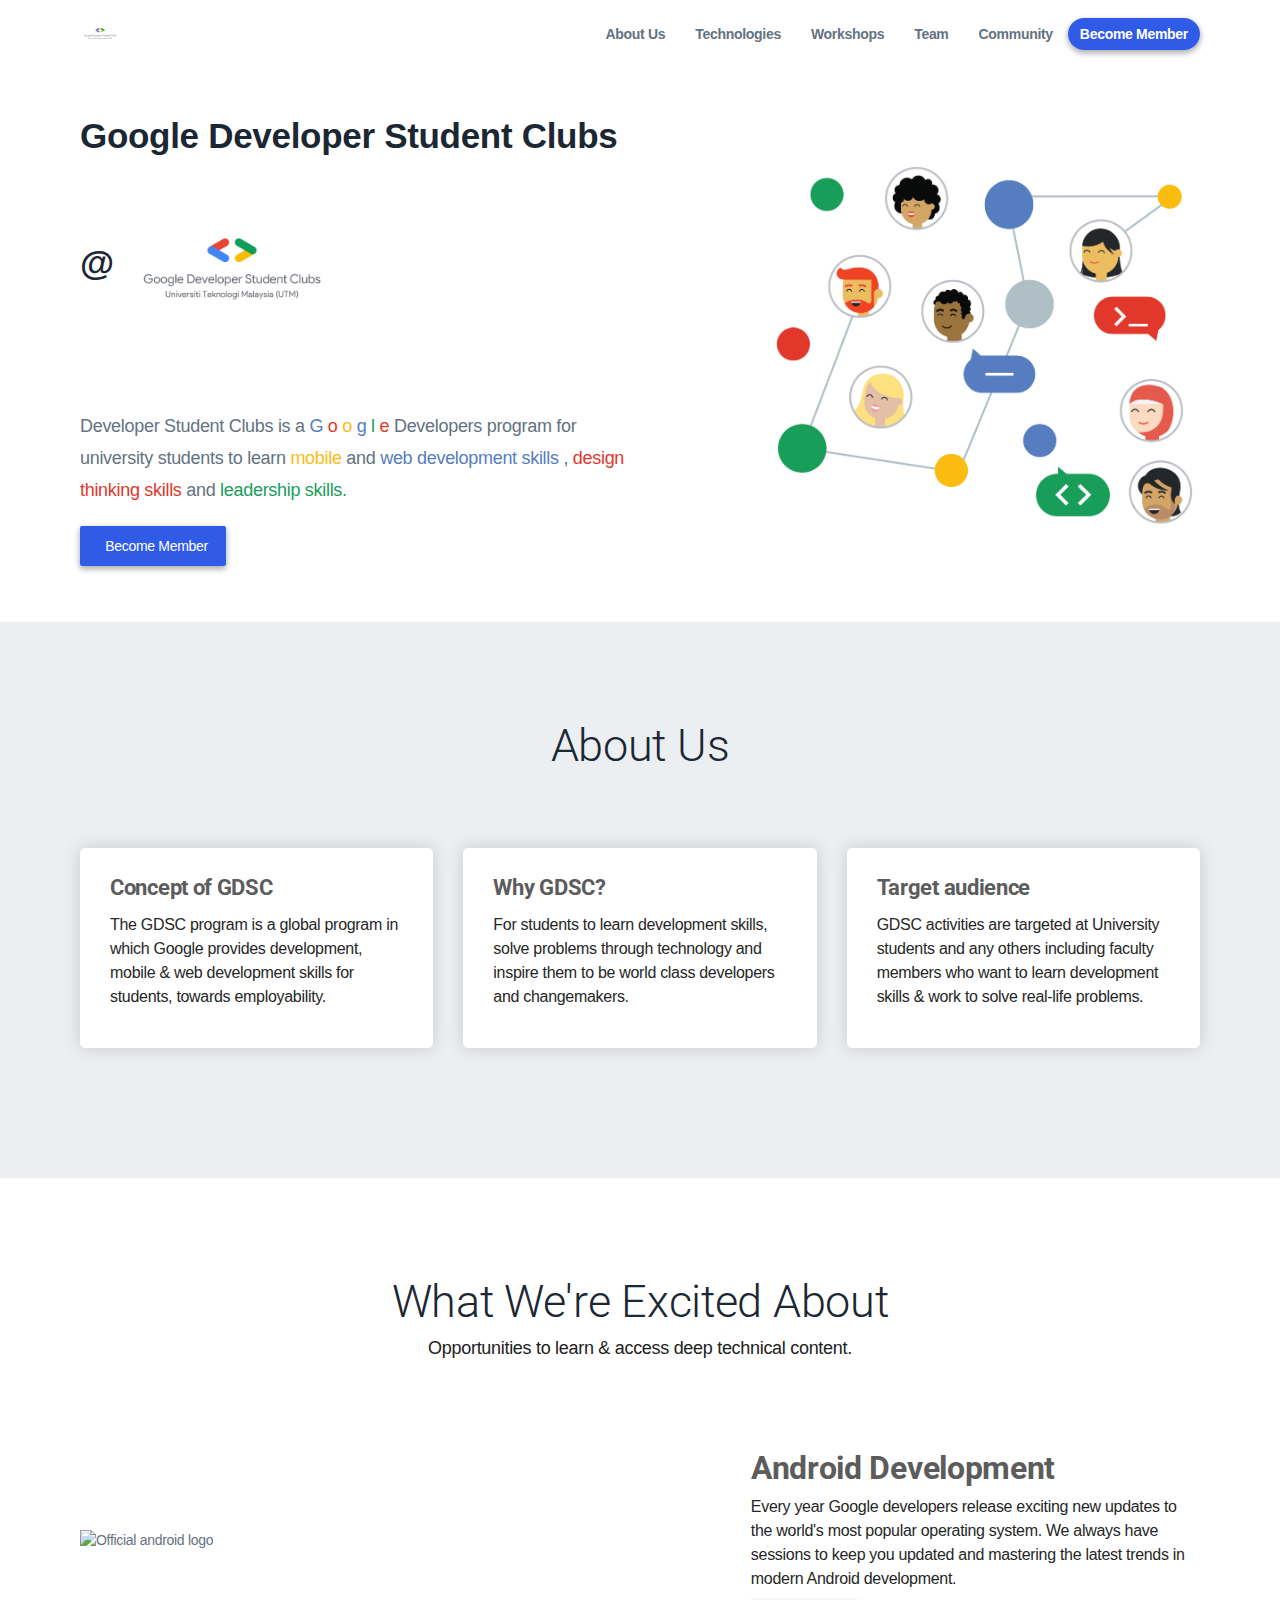
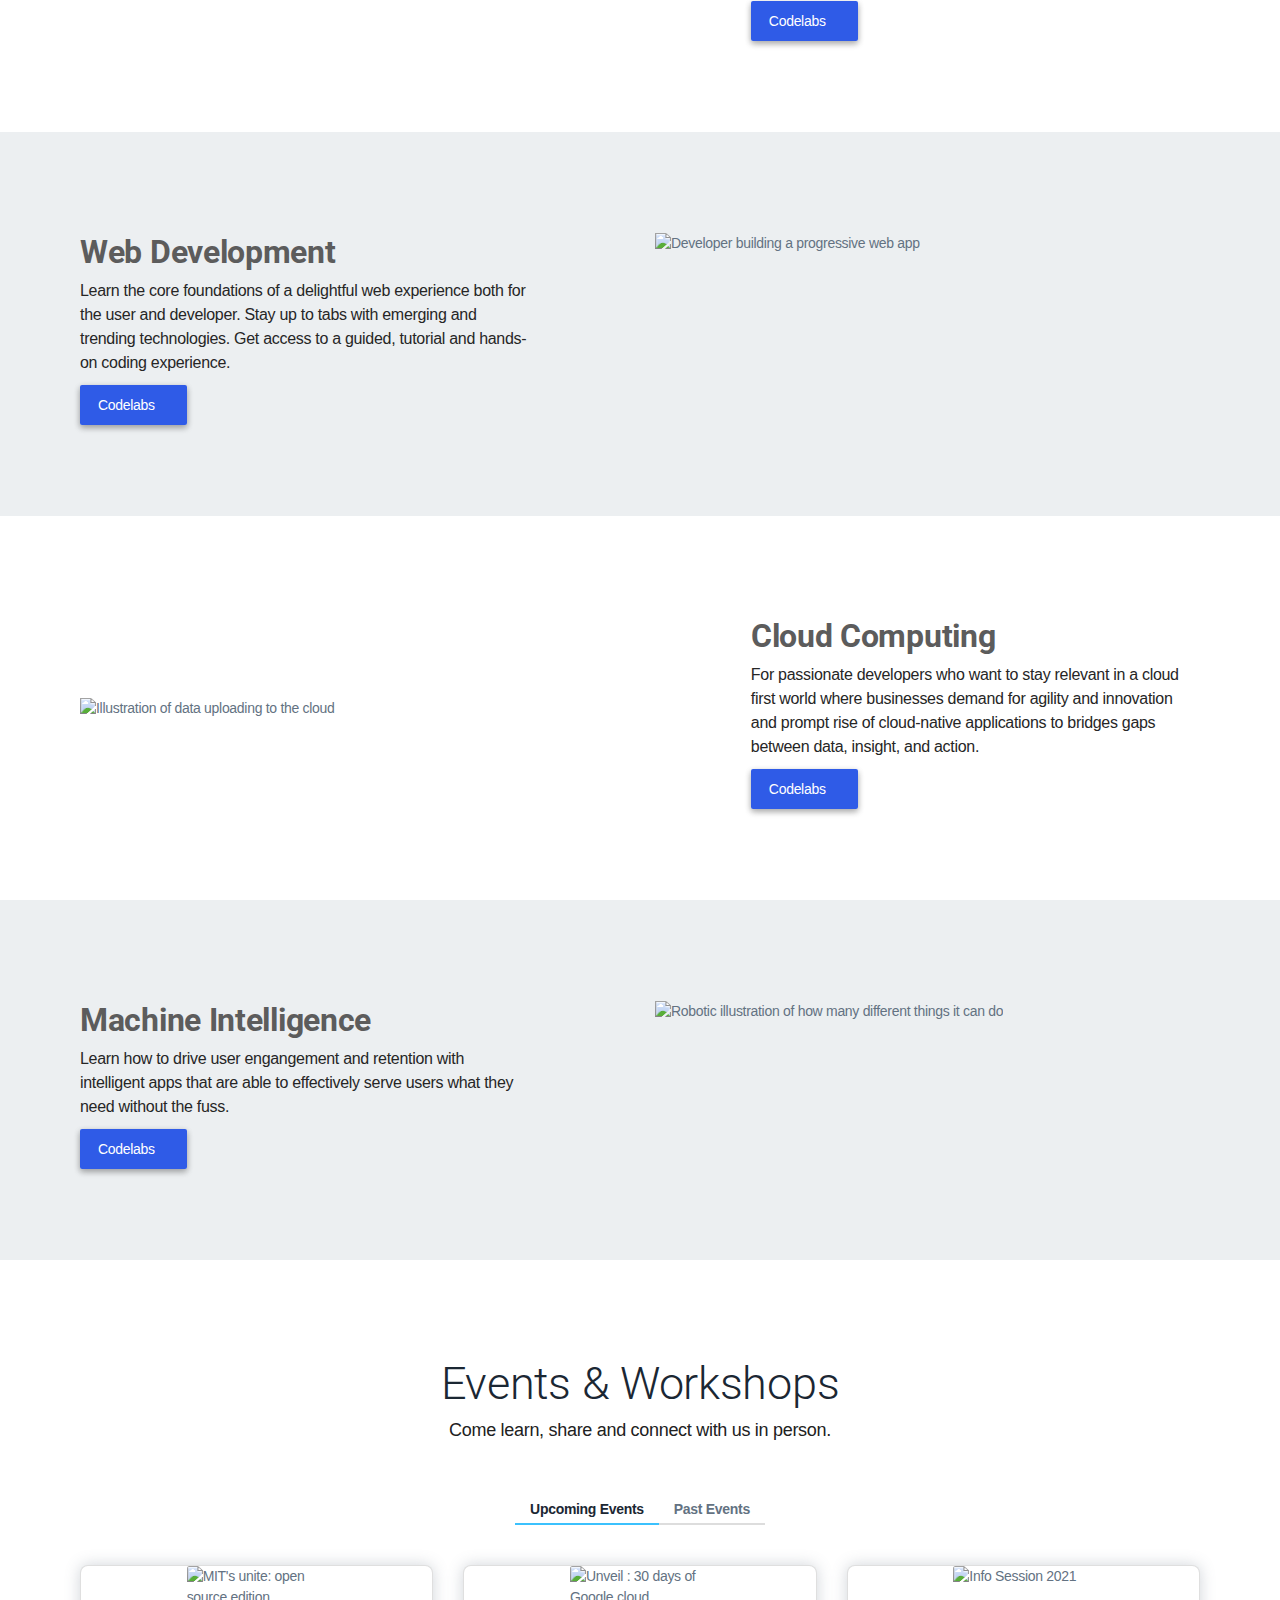
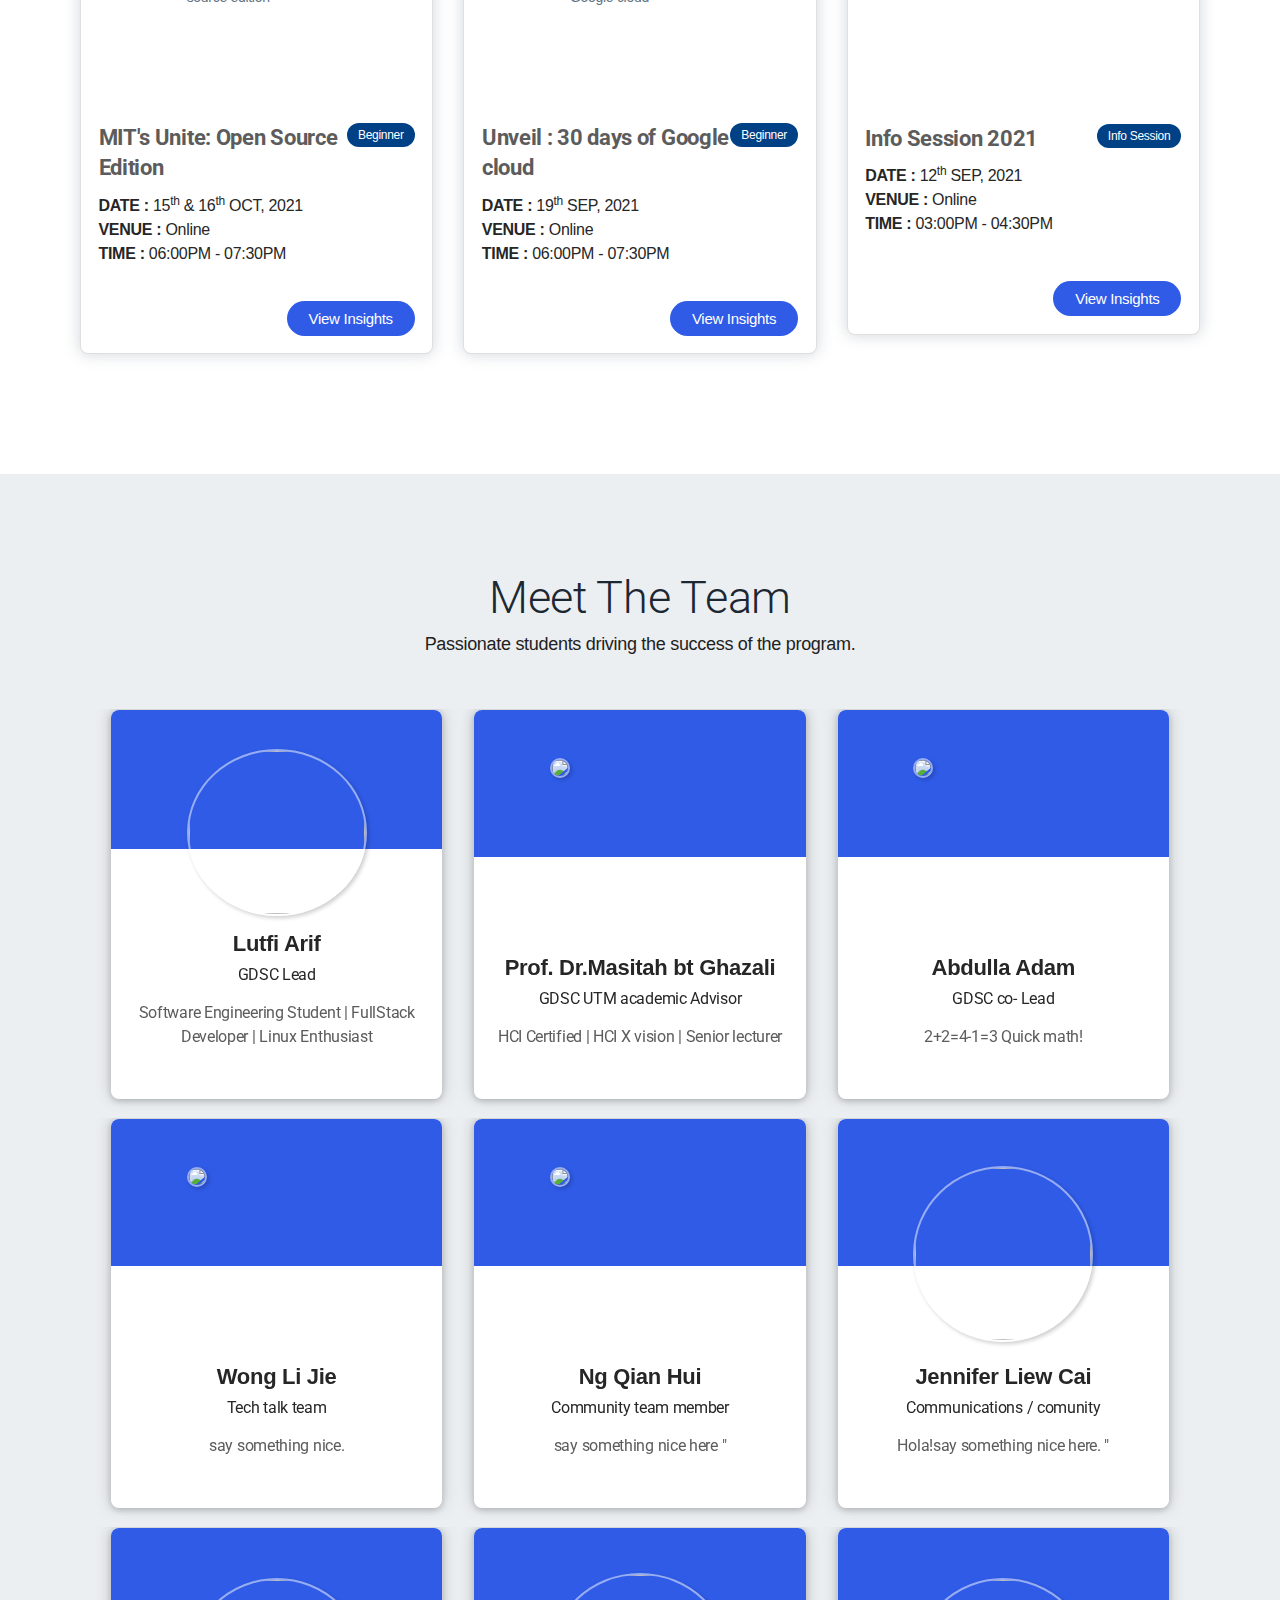
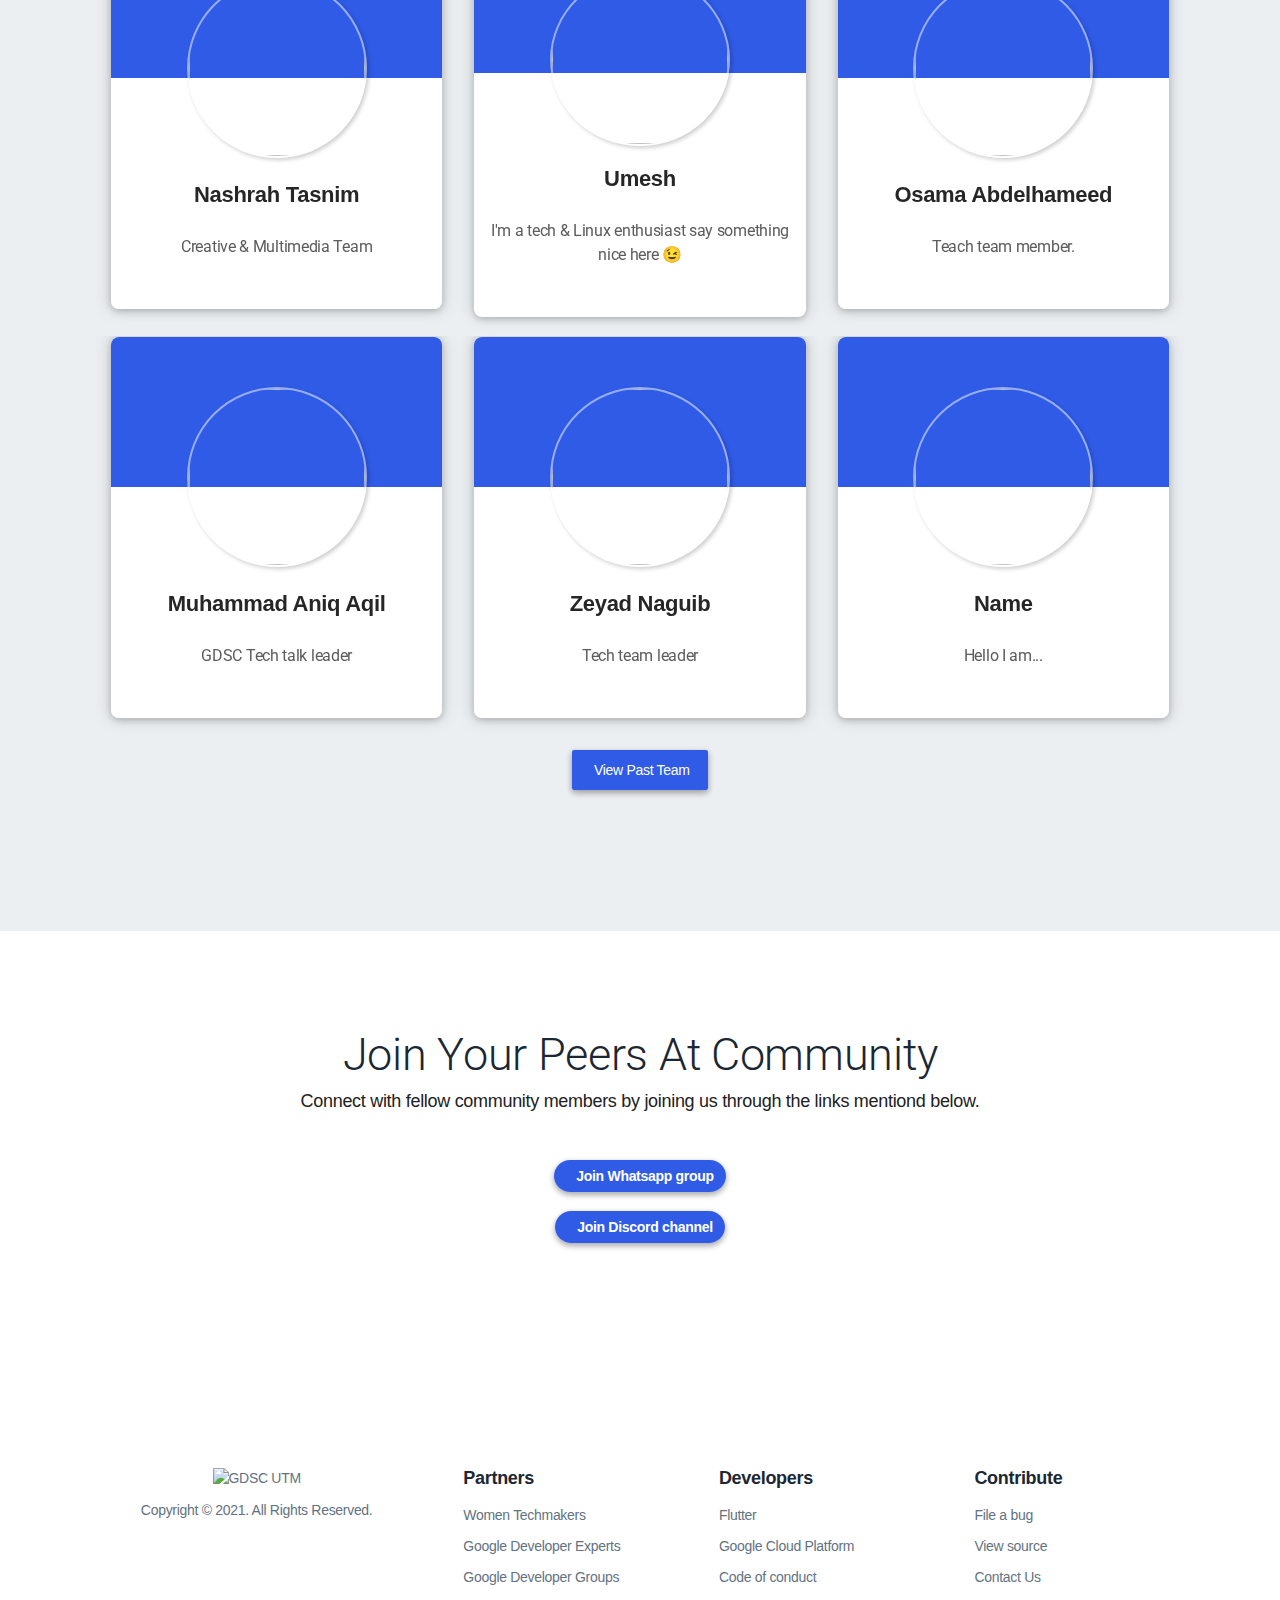
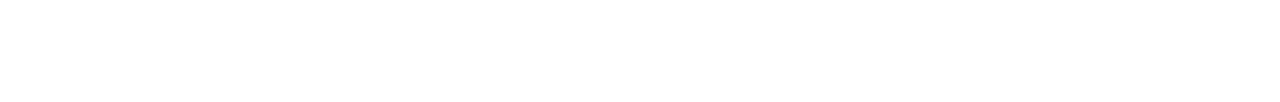
==== commit 85ca578c: "Fix styling and add default images" ====
--- a/index.html
+++ b/index.html
@@ -1,23 +1,22 @@
 <!DOCTYPE html>
 <html lang="en">
+
 <head>
     <meta charset="UTF-8">
     <meta http-equiv="X-UA-Compatible" content="ie=edge">
     <title>GDSC - UTM-MY</title>
     <meta name="viewport" content="width=device-width, initial-scale=1.0">
-    <meta name="author" content="GDSC UTM MY"/>
-    <meta name="description"
-          content="Google Developer Student Clubs (GDSC) is a Google Developers program for university students to learn mobile and web development skills.">
-    <meta name="keywords"
-          content="dsc, UTM, google developers, GDSC UTM"/>
-    <meta property="og:image" content="images/assets/logo.png">       
+    <meta name="author" content="GDSC UTM MY" />
+    <meta name="description" content="Google Developer Student Clubs (GDSC) is a Google Developers program for university students to learn mobile and web development skills.">
+    <meta name="keywords" content="dsc, UTM, google developers, GDSC UTM" />
+    <meta property="og:image" content="images/assets/logo.png">
     <link href="css/ionicons.min.css" rel="stylesheet">
     <link rel="manifest" href="manifest.json">
-    <meta name="theme-color" content="#2F5BE7"/>
+    <meta name="theme-color" content="#2F5BE7" />
     <link rel="apple-touch-icon" sizes="144x144" href="images/favicon/apple-touch-icon.png">
     <link rel="icon" type="image/png" sizes="32x32" href="images/favicon/favicon-32.png">
     <link rel="icon" type="image/png" sizes="16x16" href="images/favicon/favicon-16.png">
-    <link rel="manifest" href="manifest.json"/>
+    <link rel="manifest" href="manifest.json" />
     <link rel="mask-icon" href="/images/safari-pinned-tab.svg" color="#00a300">
     <link rel="shortcut icon" href="/images/favicon.ico">
     <meta name="msapplication-TileColor" content="#2d89ef">
@@ -34,22 +33,20 @@
     <link rel="stylesheet" href="css/responsive.css">
 
 
-    
-<!--ChatBot-->
-<!-- <script async>(function(w, d) { w.CollectId = "5e8cd6607a347f20caa8775f"; var h = d.head || d.getElementsByTagName("head")[0]; var s = d.createElement("script"); s.setAttribute("type", "text/javascript"); s.setAttribute("src", "https://collectcdn.com/launcher.js"); h.appendChild(s); })(window, document);</script> -->
+
+    <!--ChatBot-->
+    <!-- <script async>(function(w, d) { w.CollectId = "5e8cd6607a347f20caa8775f"; var h = d.head || d.getElementsByTagName("head")[0]; var s = d.createElement("script"); s.setAttribute("type", "text/javascript"); s.setAttribute("src", "https://collectcdn.com/launcher.js"); h.appendChild(s); })(window, document);</script> -->
 
 
 </head>
 
 <body class="x-hidden has-sticky-header">
-<nav class="navbar navbar-expand-lg fixed-top custom-menu custom-menu__light">
-    <div class="container">
-        <a class="navbar-brand nav-logo" style="color: #606060" href="index.html">
-            <img id="logo_img" data-src="images/GDSC_UTM_Logo.png" height="40" class ="nav-logo" alt="GDSC-UTM logo">
-        </a>
-        <button class="navbar-toggler" type="button" data-toggle="collapse" data-target="#navbarSupportedContent"
-                aria-controls="navbarSupportedContent"
-                aria-expanded="false" aria-label="Toggle navigation">
+    <nav class="navbar navbar-expand-lg fixed-top custom-menu custom-menu__light">
+        <div class="container">
+            <a class="navbar-brand nav-logo" style="color: #606060" href="index.html">
+                <img id="logo_img" data-src="images/GDSC_UTM_Logo.png" height="40" class="nav-logo" alt="GDSC-UTM logo">
+            </a>
+            <button class="navbar-toggler" type="button" data-toggle="collapse" data-target="#navbarSupportedContent" aria-controls="navbarSupportedContent" aria-expanded="false" aria-label="Toggle navigation">
         <span class="menu-icon__circle">
         </span>
             <span class="menu-icon">
@@ -58,329 +55,321 @@
           <span class="menu-icon__bar"></span>
         </span>
         </button>
-        <div class="collapse navbar-collapse" id="navbarSupportedContent">
-            <ul class="navbar-nav ml-lg-auto">
-                <li class="nav-item active">
-                    <a class="nav-link" href="#overview">About us
+            <div class="collapse navbar-collapse" id="navbarSupportedContent">
+                <ul class="navbar-nav ml-lg-auto">
+                    <li class="nav-item active">
+                        <a class="nav-link" href="#overview">About us
                         <span class="sr-only">(current)</span>
                     </a>
-                </li>
-                <li class="nav-item"><a href="#technologies" class="nav-link">Technologies</a></li>
-                <li class="nav-item"><a href="#workshops" class="nav-link">Workshops</a></li>
-                <li class="nav-item"><a href="#team" class="nav-link">Team</a></li>
-                <li class="nav-item"><a href="#community" class="nav-link">Community</a></li>
-            </ul>
-            <div class="custom-menu__right">
-                <a href="/apply.html" target="_blank" class="event-btn" rel="noreferrer">Become Member</a>
+                    </li>
+                    <li class="nav-item"><a href="#technologies" class="nav-link">Technologies</a></li>
+                    <li class="nav-item"><a href="#workshops" class="nav-link">Workshops</a></li>
+                    <li class="nav-item"><a href="#team" class="nav-link">Team</a></li>
+                    <li class="nav-item"><a href="#community" class="nav-link">Community</a></li>
+                </ul>
+                <div class="custom-menu__right">
+                    <a href="/apply.html" target="_blank" class="event-btn" rel="noreferrer">Become Member</a>
+                </div>
             </div>
         </div>
-    </div>
-</nav>
-
-<header id="hero" class="hero">
-    <div class="container">
-        <!-- <div class=" align-items-center text-center mb-lg-3">
+    </nav>
+
+    <header id="hero" class="hero">
+        <div class="container">
+            <!-- <div class=" align-items-center text-center mb-lg-3">
             <h3 class="hire-title">We are looking for new team members!</h3>
             <p>Join us and grow your knowledge in a peer-to-peer learning environment.</p>
             <a href="apply.html" class="hero-button d-inline-block" rel="noopener"><i class="fa fa-mouse-pointer"></i> &nbsp; Apply Now</a>
         </div> -->
-        <div class="row align-items-center">
-            <div class="col-12 col-sm-6">
-                <div class="hero-content">
-                    <div class="hero-title__group">
-                        <div class="hero-title">
-                            <h1 class="zuri"><br>Google Developer Student Clubs<br>@ <img data-src="images/GDSC_UTM_Logo.png" class="img-fluid" alt="GDSCUTM" width="40%"
-                                height="40%"></h1>
-                        </div>
-                        <div class="Hero--Subtitle">
-                            <p class="lead">Developer Student Clubs is a
-                                <first-letter>G</first-letter><third-letter>o</third-letter><second-letter>o</second-letter><first-letter>g</first-letter><forth-letter>l</forth-letter><third-letter>e</third-letter>
-                                    Developers program for university students to learn<second-letter> mobile </second-letter> and
-                                <first-letter>web development skills</first-letter> , <third-letter>design thinking skills</third-letter>
-                                and     <forth-letter>leadership skills.</forth-letter>
-                            </p>
-                        </div>
-                    </div>
-                     <a href="https://dsc.community.dev/our address here" class="hero-button" target="_blank" rel="noopener"><i class="fab fa-meetup"></i> &nbsp; Become Member</a> 
-                </div>
-            </div>
-            <div class="col-12 col-sm-5 ml-auto">
-                <div class="hero-figure">
-                    <img data-src="images/assets/diversity.png" class="img-fluid w-100"
-                         alt="Illustration of diversity in a developer community">
+            <div class="row align-items-center">
+                <div class="col-12 col-sm-6">
+                    <div class="hero-content">
+                        <div class="hero-title__group">
+                            <div class="hero-title">
+                                <h1 class="zuri"><br>Google Developer Student Clubs<br>@ <img data-src="images/GDSC_UTM_Logo.png" class="img-fluid" alt="GDSCUTM" width="40%" height="40%"></h1>
+                            </div>
+                            <div class="Hero--Subtitle">
+                                <p class="lead">Developer Student Clubs is a
+                                    <first-letter>G</first-letter>
+                                    <third-letter>o</third-letter>
+                                    <second-letter>o</second-letter>
+                                    <first-letter>g</first-letter>
+                                    <forth-letter>l</forth-letter>
+                                    <third-letter>e</third-letter>
+                                    Developers program for university students to learn
+                                    <second-letter> mobile </second-letter> and
+                                    <first-letter>web development skills</first-letter> ,
+                                    <third-letter>design thinking skills</third-letter>
+                                    and
+                                    <forth-letter>leadership skills.</forth-letter>
+                                </p>
+                            </div>
+                        </div>
+                        <a href="https://dsc.community.dev/our address here" class="hero-button" target="_blank" rel="noopener"><i class="fab fa-meetup"></i> &nbsp; Become Member</a>
+                    </div>
+                </div>
+                <div class="col-12 col-sm-5 ml-auto">
+                    <div class="hero-figure">
+                        <img data-src="images/assets/diversity.png" class="img-fluid w-100" alt="Illustration of diversity in a developer community">
+                    </div>
                 </div>
             </div>
         </div>
-    </div>
-</header>
-
-<section id="overview" class="section-spacer bg-very__gray">
-    <div class="container">
+    </header>
+
+    <section id="overview" class="section-spacer bg-very__gray">
+        <div class="container">
             <header class="section-header text-center">
-                    <h2 class="section-title">About us</h2>
-                    <br>
-                </header>
-        <div class="row">
-            <div class="col-md-4 col-12">
-                <div class="feature-card">
-                    <div class="feature-card__body">
-                        <i class="fas fa-rocket ghost-blue"></i>
-                        <h4 class="feature-title">Concept of GDSC</h4>
-                        <p>The GDSC program is a global program in which Google provides development, mobile & web development skills for students, towards employability.
-                        </p>
-                    </div>
-                </div>
-            </div>
-            <div class="col-md-4 col-12">
-                <div class="feature-card">
-                    <div class="feature-card__body">
-                        <i class="fas fa-lightbulb ghost-green"></i>
-                        <h4 class="feature-title">Why GDSC?</h4>
-                        <p>For students to learn development skills, solve problems through technology
-                         and inspire them to be world class developers and changemakers.
-                        </p>
-                    </div>
-                </div>
-            </div>
-            <div class="col-md-4 col-12">
-                <div class="feature-card m-0">
-                    <div class="feature-card__body">
-                        <i class="fas fa-users ghost-red"></i>
-                        <h4 class="feature-title">Target audience</h4>
-                        <p>GDSC activities are targeted at University students and any others
-                            including faculty members who want to learn development skills &amp; work to solve real-life problems.</p>
+                <h2 class="section-title">About us</h2>
+                <br>
+            </header>
+            <div class="row">
+                <div class="col-md-4 col-12">
+                    <div class="feature-card">
+                        <div class="feature-card__body">
+                            <i class="fas fa-rocket ghost-blue"></i>
+                            <h4 class="feature-title">Concept of GDSC</h4>
+                            <p>The GDSC program is a global program in which Google provides development, mobile & web development skills for students, towards employability.
+                            </p>
+                        </div>
+                    </div>
+                </div>
+                <div class="col-md-4 col-12">
+                    <div class="feature-card">
+                        <div class="feature-card__body">
+                            <i class="fas fa-lightbulb ghost-green"></i>
+                            <h4 class="feature-title">Why GDSC?</h4>
+                            <p>For students to learn development skills, solve problems through technology and inspire them to be world class developers and changemakers.
+                            </p>
+                        </div>
+                    </div>
+                </div>
+                <div class="col-md-4 col-12">
+                    <div class="feature-card m-0">
+                        <div class="feature-card__body">
+                            <i class="fas fa-users ghost-red"></i>
+                            <h4 class="feature-title">Target audience</h4>
+                            <p>GDSC activities are targeted at University students and any others including faculty members who want to learn development skills &amp; work to solve real-life problems.</p>
+                        </div>
                     </div>
                 </div>
             </div>
         </div>
-    </div>
-</section>
-
-<section id="technologies" class="section-spacer">
-    <div class="container">
-        <header class="section-header text-center">
-            <h2 class="section-title">What we're excited about</h2>
-            <p class="section-subtitle">Opportunities to learn & access deep technical content.</p>
-            <br>
-        </header>
-        <div class="row align-items-center">
-            <div class="col-sm-6">
-                <div class="feature-list-image">
-                    <img data-src="images/assets/technologies/android.png" class="img-fluid" alt="Official android logo" width="100%"
-                         height="50%">
-                </div>
-            </div>
-            <div class="col-sm-5 ml-auto">
-                <div class="feature-list-wrapper">
-                    <div class="content-header">
-                        <h2 class="content-title">Android Development</h2>
-                        <p>Every year Google developers release exciting new updates to the world's most popular
-                            operating system.
-                            We always have sessions to keep you updated and mastering the latest trends in modern
-                            Android development.</p>
-                    </div>
-                    <a href="https://codelabs.developers.google.com/?cat=Android" class="hero-button" target="_blank" rel="noreferrer">Codelabs &nbsp; &nbsp;<i class="fas fa-external-link-alt"></i></a>
+    </section>
+
+    <section id="technologies" class="section-spacer">
+        <div class="container">
+            <header class="section-header text-center">
+                <h2 class="section-title">What we're excited about</h2>
+                <p class="section-subtitle">Opportunities to learn & access deep technical content.</p>
+                <br>
+            </header>
+            <div class="row align-items-center">
+                <div class="col-sm-6">
+                    <div class="feature-list-image">
+                        <img data-src="images/assets/technologies/android.png" class="img-fluid" alt="Official android logo" width="100%" height="50%">
+                    </div>
+                </div>
+                <div class="col-sm-5 ml-auto">
+                    <div class="feature-list-wrapper">
+                        <div class="content-header">
+                            <h2 class="content-title">Android Development</h2>
+                            <p>Every year Google developers release exciting new updates to the world's most popular operating system. We always have sessions to keep you updated and mastering the latest trends in modern Android development.</p>
+                        </div>
+                        <a href="https://codelabs.developers.google.com/?cat=Android" class="hero-button" target="_blank" rel="noreferrer">Codelabs &nbsp; &nbsp;<i class="fas fa-external-link-alt"></i></a>
+                    </div>
                 </div>
             </div>
         </div>
-    </div>
-</section>
-<section class="section-spacer bg-very__gray">
-    <div class="container">
-        <div class="row flex-column-reverse flex-sm-row align-items-cengit ter">
-            <div class="col-sm-5 mr-auto">
-                <div class="feature-list-wrapper">
-                    <div class="content-header">
-                        <h2 class="content-title">Web Development</h2>
-                        <p>Learn the core foundations of a delightful web experience both for the user and developer.
-                            Stay up to tabs
-                            with emerging and trending technologies. Get access to a guided, tutorial and hands-on
-                            coding experience.
-                        </p>
-                    </div>
-                    <a href="https://codelabs.developers.google.com/?cat=Web" class="hero-button" target="_blank" rel="noreferrer">Codelabs &nbsp; &nbsp;<i class="fas fa-external-link-alt"></i></a>
-                </div>
-            </div>
-            <div class="col-sm-6">
-                <div class="feature-list-image">
-                    <img data-src="images/assets/technologies/web.png" alt="Developer building a progressive web app" class="img-fluid" height="60%"
-                         width="90%">
+    </section>
+    <section class="section-spacer bg-very__gray">
+        <div class="container">
+            <div class="row flex-column-reverse flex-sm-row align-items-cengit ter">
+                <div class="col-sm-5 mr-auto">
+                    <div class="feature-list-wrapper">
+                        <div class="content-header">
+                            <h2 class="content-title">Web Development</h2>
+                            <p>Learn the core foundations of a delightful web experience both for the user and developer. Stay up to tabs with emerging and trending technologies. Get access to a guided, tutorial and hands-on coding experience.
+                            </p>
+                        </div>
+                        <a href="https://codelabs.developers.google.com/?cat=Web" class="hero-button" target="_blank" rel="noreferrer">Codelabs &nbsp; &nbsp;<i class="fas fa-external-link-alt"></i></a>
+                    </div>
+                </div>
+                <div class="col-sm-6">
+                    <div class="feature-list-image">
+                        <img data-src="images/assets/technologies/web.png" alt="Developer building a progressive web app" class="img-fluid" height="60%" width="90%">
+                    </div>
                 </div>
             </div>
         </div>
-    </div>
-</section>
-<section id="hip" class="section-spacer">
-    <div class="container">
-        <div class="row align-items-center">
-            <div class="col-sm-6">
-                <div class="feature-list-image">
-                    <img data-src="images/assets/technologies/cloud.png" class="img-fluid" alt="Illustration of data uploading to the cloud" width="90%">
-                </div>
-            </div>
-            <div class="col-sm-5 ml-auto">
-                <div class="feature-list-wrapper">
-                    <div class="content-header">
-                        <h2 class="content-title">Cloud Computing</h2>
-                        <p>For passionate developers who want to stay relevant in a cloud first world where businesses demand for agility and
-                            innovation and prompt rise of cloud-native applications to
-                            bridges gaps between data, insight, and action.</p>
-                    </div>
-                    <a href="https://codelabs.developers.google.com/?cat=Cloud"  class="hero-button" target="_blank" rel="noreferrer">Codelabs &nbsp; &nbsp;<i class="fas fa-external-link-alt"></i></a>
+    </section>
+    <section id="hip" class="section-spacer">
+        <div class="container">
+            <div class="row align-items-center">
+                <div class="col-sm-6">
+                    <div class="feature-list-image">
+                        <img data-src="images/assets/technologies/cloud.png" class="img-fluid" alt="Illustration of data uploading to the cloud" width="90%">
+                    </div>
+                </div>
+                <div class="col-sm-5 ml-auto">
+                    <div class="feature-list-wrapper">
+                        <div class="content-header">
+                            <h2 class="content-title">Cloud Computing</h2>
+                            <p>For passionate developers who want to stay relevant in a cloud first world where businesses demand for agility and innovation and prompt rise of cloud-native applications to bridges gaps between data, insight, and action.</p>
+                        </div>
+                        <a href="https://codelabs.developers.google.com/?cat=Cloud" class="hero-button" target="_blank" rel="noreferrer">Codelabs &nbsp; &nbsp;<i class="fas fa-external-link-alt"></i></a>
+                    </div>
                 </div>
             </div>
         </div>
-    </div>
-</section>
-
-<section class="section-spacer bg-very__gray">
-    <div class="container">
-        <div class="row flex-column-reverse flex-sm-row align-items-cengit ter">
-            <div class="col-sm-5 mr-auto">
-                <div class="feature-list-wrapper">
-                    <div class="content-header">
-                        <h2 class="content-title">Machine Intelligence</h2>
-                        <p>Learn how to drive user engangement and retention with intelligent apps that are able to
-                            effectively serve users what they need without the fuss.
-                        </p>
-                    </div>
-                    <a href="https://codelabs.developers.google.com/?cat=TensorFlow"  class="hero-button" target="_blank" rel="noreferrer">Codelabs &nbsp; &nbsp;<i class="fas fa-external-link-alt"></i></a>
-                </div>
-            </div>
-            <div class="col-sm-6">
-                <div class="feature-list-image">
-                    <img data-src="images/assets/technologies/mi.png" class="img-fluid" alt="Robotic illustration of how many different things it can do" height="60%"
-                         width="90%">
+    </section>
+
+    <section class="section-spacer bg-very__gray">
+        <div class="container">
+            <div class="row flex-column-reverse flex-sm-row align-items-cengit ter">
+                <div class="col-sm-5 mr-auto">
+                    <div class="feature-list-wrapper">
+                        <div class="content-header">
+                            <h2 class="content-title">Machine Intelligence</h2>
+                            <p>Learn how to drive user engangement and retention with intelligent apps that are able to effectively serve users what they need without the fuss.
+                            </p>
+                        </div>
+                        <a href="https://codelabs.developers.google.com/?cat=TensorFlow" class="hero-button" target="_blank" rel="noreferrer">Codelabs &nbsp; &nbsp;<i class="fas fa-external-link-alt"></i></a>
+                    </div>
+                </div>
+                <div class="col-sm-6">
+                    <div class="feature-list-image">
+                        <img data-src="images/assets/technologies/mi.png" class="img-fluid" alt="Robotic illustration of how many different things it can do" height="60%" width="90%">
+                    </div>
                 </div>
             </div>
         </div>
-    </div>
-</section>
-
-
-<!--Events & Workshops-->
-<section id="workshops" class="section-spacer workshops-section">
-    <div class="container">
-        <header class="section-header text-center">
-            <h2 class="section-title">Events & Workshops</h2>
-            <p class="section-subtitle">Come learn, share and connect with us in person.</p>
-        </header>
-
-        <div class="workshops-type-switch">
-            <ul class="nav nav-pills justify-content-center js-tabs">
-                <li class="nav-item">
-                    <a class="nav-link active" href="#upcoming">Upcoming Events</a>
-                </li>
-                <li class="nav-item">
-                    <a class="nav-link" href="#past">Past Events</a>
-                </li>
-            </ul>
-        </div>
-        <div class="tab-content">
-            
-            
-                   
-            <div class="tab-pane active" id="upcoming" role="tabpanel" aria-labelledby="upcoming">
-                <!--Upcoming events-->
-                <div class="row">
-
-                    <div class="col-md-4 col-12">
-                        <div class="card event-card">
-                            <img class="card-img-top" data-src="images/assets/events/MIT's unite: open source edition.jpg" alt="MIT's unite: open source edition">
-                            <div class="card-body">
-                                <p class="tagging intermediate float-right">Beginner</p>
-                                <h5 class="card-title">MIT's Unite: Open Source Edition</h5>
-                                <p class="card-text">
-                                    <strong>DATE :</strong> 15<sup>th</sup> & 16<sup>th</sup>  OCT, 2021 <br>
-                                    <strong>VENUE :</strong> Online<br>
-                                    <strong>TIME :</strong> 06:00PM - 07:30PM
-                                </p>
-                                <br>
-                                <a href="https://gdsc.community.dev/events/details/developer-student-clubs-mit-academy-of-engineering-pune-presents-mits-unite-open-source-edition/" target="_blank" class="button float-right"> View Insights</a>
-                            </div>
-                        </div>
-                    </div>
-
-                    <div class="col-md-4 col-12">
-                        <div class="card event-card">
-                            <img class="card-img-top" data-src="images/assets/events/30Days2021.png" alt="Unveil : 30 days of Google cloud">
-                            <div class="card-body">
-                                <p class="tagging intermediate float-right">Beginner</p>
-                                <h5 class="card-title">Unveil : 30 days of Google cloud </h5>
-                                <p class="card-text">
-                                    <strong>DATE :</strong> 19<sup>th</sup> SEP, 2021 <br>
-                                    <strong>VENUE :</strong> Online<br>
-                                    <strong>TIME :</strong> 06:00PM - 07:30PM
-                                </p>
-                                <br>
-                                <a href="https://gdsc.community.dev/events/details/developer-student-clubs-mit-academy-of-engineering-pune-presents-unveil-30-days-of-google-cloud/" target="_blank" class="button float-right"> View Insights</a>
-                            </div>
-                        </div>
-                    </div>
-
-
-                    <div class="col-md-4 col-12">
-                        <div class="card event-card">
-                            <img class="card-img-top" data-src="images/assets/events/InfoSession2021.png" alt="Info Session 2021">
-                            <div class="card-body">
-                                <p class="tagging intermediate float-right">Info Session</p>
-                                <h5 class="card-title">Info Session 2021</h5>
-                                <p class="card-text">
-                                    <strong>DATE :</strong> 12<sup>th</sup> SEP, 2021 <br>
-                                    <strong>VENUE :</strong> Online<br>
-                                    <strong>TIME :</strong> 03:00PM - 04:30PM
-                                </p>
-                                <div style="margin-top: 45px;">
-                                </div>
-                                <a href="https://bit.ly/infoSession2021" target="_blank" class="button float-right"> View Insights</a>
-                            </div>
-                        </div>
-                    </div>
-                    
-
-                </div>
+    </section>
+
+
+    <!--Events & Workshops-->
+    <section id="workshops" class="section-spacer workshops-section">
+        <div class="container">
+            <header class="section-header text-center">
+                <h2 class="section-title">Events & Workshops</h2>
+                <p class="section-subtitle">Come learn, share and connect with us in person.</p>
+            </header>
+
+            <div class="workshops-type-switch">
+                <ul class="nav nav-pills justify-content-center js-tabs">
+                    <li class="nav-item">
+                        <a class="nav-link active" href="#upcoming">Upcoming Events</a>
+                    </li>
+                    <li class="nav-item">
+                        <a class="nav-link" href="#past">Past Events</a>
+                    </li>
+                </ul>
             </div>
-
-
-            <!--Past events-->
-            <div class="tab-pane" id="past" role="tabpanel" aria-labelledby="past">
-
-                <section   class="section-spacer "> 
-                    <div class="container">
-                        <div class="row align-items-center">
-                            <div class="col-sm-5 ml-auto">
-                                <div class="feature-list-wrapper">
-                                    <div class="content-header">
-                                        <h2 class="content-title">Flutter Bootcamp
-                                        </h2>
-                                        <hr>
-                                        <h6>DATE : 16<sup>th</sup> March 2022</h6>
-                                        <h6>VENUE: Online</h6>
-                                    <p>
-                                        An introductory course to 1st and 2nd year Students at UTM
-                                        <br>Where you will learn the fundamentals of web development 
-                                        <br>including vital skills such as git and site deployment.
+            <div class="tab-content">
+
+
+
+                <div class="tab-pane active" id="upcoming" role="tabpanel" aria-labelledby="upcoming">
+                    <!--Upcoming events-->
+                    <div class="row">
+
+                        <div class="col-md-4 col-12">
+                            <div class="card event-card">
+                                <img class="card-img-top" data-src="images/GDSC_UTM_Logo.png" alt="MIT's unite: open source edition">
+                                <div class="card-body">
+                                    <p class="tagging intermediate float-right">Beginner</p>
+                                    <h5 class="card-title">MIT's Unite: Open Source Edition</h5>
+                                    <p class="card-text">
+                                        <strong>DATE :</strong> 15<sup>th</sup> & 16<sup>th</sup> OCT, 2021 <br>
+                                        <strong>VENUE :</strong> Online<br>
+                                        <strong>TIME :</strong> 06:00PM - 07:30PM
                                     </p>
-                                    </div>
-                                    <a href="https://gdsc.community.dev/events/our event address here" target="_blank" class="button float-right" class="past-event" target="_blank" rel="noopener">Event Insights&nbsp;&nbsp;<i class="fas fa-camera"></i></a>
-                                </div>
-                            </div>
-                            <div class="col-sm-6">
-                                <img class="card-img-top" data-src="images/assets/events/Flutter_Bootcamp1603.png" alt="Event poster">
-                                </div>
-                        </div>
-                    </div>
-                </section>
-                
-                <section   class="section-spacer "> 
-                    <div class="container">
-                        <div class="row align-items-center">
-                            <div class="col-sm-5 ml-auto">
-                                <div class="feature-list-wrapper">
-                                    <div class="content-header">
-                                        <h2 class="content-title">Tech Study Jam Session 1
-                                        </h2>
-                                        <h6>Facilitators : <a href="#">Name</h6>
+                                    <br>
+                                    <a href="https://gdsc.community.dev/events/details/developer-student-clubs-mit-academy-of-engineering-pune-presents-mits-unite-open-source-edition/" target="_blank" class="button float-right"> View Insights</a>
+                                </div>
+                            </div>
+                        </div>
+
+                        <div class="col-md-4 col-12">
+                            <div class="card event-card">
+                                <img class="card-img-top" data-src="images/GDSC_UTM_Logo.png" alt="Unveil : 30 days of Google cloud">
+                                <div class="card-body">
+                                    <p class="tagging intermediate float-right">Beginner</p>
+                                    <h5 class="card-title">Unveil : 30 days of Google cloud </h5>
+                                    <p class="card-text">
+                                        <strong>DATE :</strong> 19<sup>th</sup> SEP, 2021 <br>
+                                        <strong>VENUE :</strong> Online<br>
+                                        <strong>TIME :</strong> 06:00PM - 07:30PM
+                                    </p>
+                                    <br>
+                                    <a href="https://gdsc.community.dev/events/details/developer-student-clubs-mit-academy-of-engineering-pune-presents-unveil-30-days-of-google-cloud/" target="_blank" class="button float-right"> View Insights</a>
+                                </div>
+                            </div>
+                        </div>
+
+
+                        <div class="col-md-4 col-12">
+                            <div class="card event-card">
+                                <img class="card-img-top" data-src="images/GDSC_UTM_Logo.png" alt="Info Session 2021">
+                                <div class="card-body">
+                                    <p class="tagging intermediate float-right">Info Session</p>
+                                    <h5 class="card-title">Info Session 2021</h5>
+                                    <p class="card-text">
+                                        <strong>DATE :</strong> 12<sup>th</sup> SEP, 2021 <br>
+                                        <strong>VENUE :</strong> Online<br>
+                                        <strong>TIME :</strong> 03:00PM - 04:30PM
+                                    </p>
+                                    <div style="margin-top: 45px;">
+                                    </div>
+                                    <a href="https://bit.ly/infoSession2021" target="_blank" class="button float-right"> View Insights</a>
+                                </div>
+                            </div>
+                        </div>
+
+
+                    </div>
+                </div>
+
+
+                <!--Past events-->
+                <div class="tab-pane" id="past" role="tabpanel" aria-labelledby="past">
+
+                    <section class="section-spacer ">
+                        <div class="container">
+                            <div class="row align-items-center">
+                                <div class="col-sm-5 ml-auto">
+                                    <div class="feature-list-wrapper">
+                                        <div class="content-header">
+                                            <h2 class="content-title">Flutter Bootcamp
+                                            </h2>
+                                            <hr>
+                                            <h6>DATE : 16<sup>th</sup> March 2022</h6>
+                                            <h6>VENUE: Online</h6>
+                                            <p>
+                                                An introductory course to 1st and 2nd year Students at UTM
+                                                <br>Where you will learn the fundamentals of web development
+                                                <br>including vital skills such as git and site deployment.
+                                            </p>
+                                        </div>
+                                        <a href="https://gdsc.community.dev/events/our event address here" target="_blank" class="button float-right" class="past-event" target="_blank" rel="noopener">Event Insights&nbsp;&nbsp;<i class="fas fa-camera"></i></a>
+                                    </div>
+                                </div>
+                                <div class="col-sm-6">
+                                    <img class="card-img-top" data-src="images/GDSC_UTM_Logo.png" alt="Event poster">
+                                </div>
+                            </div>
+                        </div>
+                    </section>
+
+                    <section class="section-spacer ">
+                        <div class="container">
+                            <div class="row align-items-center">
+                                <div class="col-sm-5 ml-auto">
+                                    <div class="feature-list-wrapper">
+                                        <div class="content-header">
+                                            <h2 class="content-title">Tech Study Jam Session 1
+                                            </h2>
+                                            <h6>Facilitators : <a href="#">Name</h6>
                                         <hr>
                                         <h6>DATE : 24<sup>th</sup> December 2022</h6>
                                         <h6>Online</h6>
@@ -391,24 +380,24 @@
                                     </p>
                                     </div>
                                     <a href="https://gdsc.community.dev/events/event here" class="past-event" target="_blank" rel="noopener">Event Insights&nbsp;&nbsp;<i class="fas fa-camera"></i></a>
-                                </div>
-                            </div>
-                            <div class="col-sm-6">
-                                <img class="card-img-top" data-src="images/assets/events/Android_Session3.png" alt="Event poster">
-                                </div>
-                        </div>
-                    </div>
-                </section>
-
-                <section class="section-spacer bg-very__gray">
-                    <div class="container">
-                        <div class="row align-items-center">
-                            <div class="col-sm-5 ml-auto">
-                                <div class="feature-list-wrapper">
-                                    <div class="content-header">
-                                        <h2 class="content-title">Tech Study Jam Session 2
-                                        </h2>
-                                        <h6>Facilitators : <a href="#">Name</h6>
+                                        </div>
+                                    </div>
+                                    <div class="col-sm-6">
+                                        <img class="card-img-top" data-src="images/assets/events/Android_Session3.png" alt="Event poster">
+                                    </div>
+                                </div>
+                            </div>
+                    </section>
+
+                    <section class="section-spacer bg-very__gray">
+                        <div class="container">
+                            <div class="row align-items-center">
+                                <div class="col-sm-5 ml-auto">
+                                    <div class="feature-list-wrapper">
+                                        <div class="content-header">
+                                            <h2 class="content-title">Tech Study Jam Session 2
+                                            </h2>
+                                            <h6>Facilitators : <a href="#">Name</h6>
                                         <hr>
                                         <h6>DATE : 23<sup>th</sup> December 2022</h6>
                                         <h6>Online</h6>
@@ -417,24 +406,24 @@
                                     </p>
                                     </div>
                                     <a href="https://gdsc.community.dev/events/url here" class="past-event" target="_blank" rel="noopener">Event Insights&nbsp;&nbsp;<i class="fas fa-camera"></i></a>
-                                </div>
-                            </div>
-                            <div class="col-sm-6">
-                                <img class="card-img-top" data-src="images/assets/events/Android_Session2.png" alt="Event poster">
-                                </div>
-                        </div>
-                    </div>
-                </section>
-
-                <section   class="section-spacer"> 
-                    <div class="container">
-                        <div class="row align-items-center">
-                            <div class="col-sm-5 ml-auto">
-                                <div class="feature-list-wrapper">
-                                    <div class="content-header">
-                                        <h2 class="content-title"> Study Jam Session 1
-                                        </h2>
-                                        <h6>Facilitators : <a href="#">Name</h6>
+                                        </div>
+                                    </div>
+                                    <div class="col-sm-6">
+                                        <img class="card-img-top" data-src="images/GDSC_UTM_Logo.png" alt="Event poster">
+                                    </div>
+                                </div>
+                            </div>
+                    </section>
+
+                    <section class="section-spacer">
+                        <div class="container">
+                            <div class="row align-items-center">
+                                <div class="col-sm-5 ml-auto">
+                                    <div class="feature-list-wrapper">
+                                        <div class="content-header">
+                                            <h2 class="content-title"> Study Jam Session 1
+                                            </h2>
+                                            <h6>Facilitators : <a href="#">Name</h6>
                                         <hr>
                                         <h6>DATE : 16<sup>th</sup> December 2022</h6>
                                         <h6>Online</h6>
@@ -445,24 +434,24 @@
                                     </p>
                                     </div>
                                     <a href="https://gdsc.community.dev/events/details/url here" class="past-event" target="_blank" rel="noopener">Event Insights&nbsp;&nbsp;<i class="fas fa-camera"></i></a>
-                                </div>
-                            </div>
-                            <div class="col-sm-6">
-                                <img class="card-img-top" data-src="images/assets/events/android.jpg" alt="Event poster">
-                                </div>
-                        </div>
-                    </div>
-                </section>
-
-                <section class="section-spacer bg-very__gray">
-                    <div class="container">
-                        <div class="row align-items-center">
-                            <div class="col-sm-5 ml-auto">
-                                <div class="feature-list-wrapper">
-                                    <div class="content-header">
-                                        <h2 class="content-title">Large event
-                                        </h2>
-                                        <h6>Facilitators : <a href="#">Name here</h6>
+                                        </div>
+                                    </div>
+                                    <div class="col-sm-6">
+                                        <img class="card-img-top" data-src="images/assets/events/android.jpg" alt="Event poster">
+                                    </div>
+                                </div>
+                            </div>
+                    </section>
+
+                    <section class="section-spacer bg-very__gray">
+                        <div class="container">
+                            <div class="row align-items-center">
+                                <div class="col-sm-5 ml-auto">
+                                    <div class="feature-list-wrapper">
+                                        <div class="content-header">
+                                            <h2 class="content-title">Large event
+                                            </h2>
+                                            <h6>Facilitators : <a href="#">Name here</h6>
                                         <hr>
                                         <h6>DATE : 18<sup>th</sup> October 2022</h6>
                                         <h6>Online</h6>
@@ -472,450 +461,614 @@
                                     </p>
                                     </div>
                                     <a href="https://dsc.community.dev/events/details/url here" class="past-event" target="_blank" rel="noopener">Event Insights&nbsp;&nbsp;<i class="fas fa-camera"></i></a>
-                                </div>
-                            </div>
-                            <div class="col-sm-6">
-                                <img class="card-img-top" data-src="images/assets/events/HacktoberfestImage.jpeg" alt="Event poster">
-                                </div>
-                        </div>
-                    </div>
-                </section>
-
-
-
-
-
-
-
-
-
-
-
-
-
-
-
-
-
+                                        </div>
+                                    </div>
+                                    <div class="col-sm-6">
+                                        <img class="card-img-top" data-src="images/assets/events/HacktoberfestImage.jpeg" alt="Event poster">
+                                    </div>
+                                </div>
+                            </div>
+                    </section>
+
+
+
+
+
+
+
+
+
+
+
+
+
+
+
+
+
+
+                    <section class="section-spacer ">
+                        <div class="container">
+                            <div class="row align-items-center">
+                                <div class="col-sm-5 ml-auto">
+                                    <div class="feature-list-wrapper">
+                                        <div class="content-header">
+                                            <h2 class="content-title"> Kickstart 30 Days Of event name here</h2>
+                                            <h6>Facilitators : <a href="#">name here</a></h6>
+                                            <hr>
+                                            <h6>DATE : 13<sup>th</sup> October 2022</h6>
+                                            <h6>VENUE : Remote</h6>
+                                            <p>Organised a demonstration session on the event - 30 Days of event name on 13th October, 2020 to make participants familiar with the event, how to complete quests to get a skilled badge, its benefits and how
+                                                to access qwiklabs.</p>
+                                        </div>
+                                        <a href="https://drive.google.com/images here" class="past-event" target="_blank" rel="noopener">EVENT PHOTOS&nbsp;&nbsp;<i class="fas fa-camera"></i></a>
+                                    </div>
+                                </div>
+                                <div class="col-sm-6">
+                                    <img class="card-img-top" data-src="images/assets/events/Kickstart_ Event-19.jpg" alt="Event poster">
+                                </div>
+                            </div>
+
+
+
+
+                        </div>
+
+
+                    </section>
+
+                    <section class="section-spacer bg-very__gray">
+                        <div class="container">
+                            <div class="row align-items-center">
+                                <div class="col-sm-5 ml-auto">
+                                    <div class="feature-list-wrapper">
+                                        <div class="content-header">
+                                            <h2 class="content-title">Info Session GDSC UTM</h2>
+                                            <h6>Facilitators : <a href="#">Core Team</a></h6>
+                                            <hr>
+                                            <h6>DATE : 20<sup>th</sup> September 2022</h6>
+                                            <h6>Online</h6>
+                                            <p>
+                                                Organised an introductory session on DSC on 20th September, 2020 to make students familiar with DSC, the events, activities and its goals. The event was conducted by DSC Core members under Aditya Birangal, DSC Lead.
+                                            </p>
+                                        </div>
+                                        <a href="https://drive.google.com/link here" class="past-event" target="_blank" rel="noopener">EVENT PHOTOS&nbsp;&nbsp;<i class="fas fa-camera"></i></a>
+                                    </div>
+                                </div>
+                                <div class="col-sm-6">
+                                    <img class="card-img-top" data-src="images/assets/events/Info_seesion.jpeg" alt="Event poster">
+                                </div>
+                            </div>
+                        </div>
+
+
+
+
+                    </section>
+
+                    <section class="section-spacer">
+                        <div class="container">
+                            <div class="row align-items-center">
+                                <div class="col-sm-5 ml-auto">
+                                    <div class="feature-list-wrapper">
+                                        <div class="content-header">
+                                            <h2 class="content-title">App Development Workshop</h2>
+                                            <h6>Facilitators : <a href="#">Name here</a></h6>
+                                            <hr>
+                                            <h6>DATE : 25<sup>th</sup> April 2022</h6>
+                                            <h6>Online</h6>
+                                            <p>To provide developers an opportunity to stay ahead of the curve, we are here happy to introduce 'Explore ML'. Walk through the basics of Machine Learning, along with the hands-on sessions, and flaunt your newly
+                                                developed skills with a Google Certified 'Explore ML' certificate too !</p>
+                                        </div>
+                                        <a href="https://drive.google.com/url here" class="past-event" target="_blank" rel="noopener">EVENT PHOTOS&nbsp;&nbsp;<i class="fas fa-camera"></i></a>
+                                    </div>
+                                </div>
+                                <div class="col-sm-6">
+                                    <img class="card-img-top" data-src="images/assets/events/FlutterWorkshop.png" alt="Event poster">
+                                </div>
+                            </div>
+                        </div>
+                    </section>
+
+
+
+
+
+                    <section id="hi" class="section-spacer bg-very__gray">
+                        <div class="container">
+                            <div class="row align-items-center">
+                                <div class="col-sm-5 ml-auto">
+                                    <div class="feature-list-wrapper">
+                                        <div class="content-header">
+                                            <h2 class="content-title">EXPLORE ML</h2>
+                                            <h6>Facilitators : <a href="#">Name here</a></h6>
+                                            <hr>
+                                            <h6>DATE : 1<sup>st</sup> February 2022</h6>
+                                            <h6>VENUE : Online</h6>
+                                            <p>To provide developers an opportunity to stay ahead of the curve, we are here happy to introduce 'Explore ML'. Walk through the basics of Machine Learning, along with the hands-on sessions, and flaunt your newly
+                                                developed skills with a Google Certified 'Explore ML' certificate too !</p>
+                                        </div>
+                                        <a href="https://drive.google.com/url here" class="past-event" target="_blank" rel="noopener">EVENT PHOTOS&nbsp;&nbsp;<i class="fas fa-camera"></i></a>
+                                    </div>
+                                </div>
+                                <div class="col-sm-6">
+                                    <img class="card-img-top" data-src="images/assets/events/ML.png" alt="Event poster">
+                                </div>
+                            </div>
+                        </div>
+                    </section>
+
+                    <section class="section-spacer">
+                        <div class="container">
+                            <div class="row flex-column-reverse flex-sm-row align-items-cengit ter">
+                                <div class="col-sm-6">
+                                    <div class="feature-list-image">
+                                        <img class="card-img-top" data-src="images/assets/events/Flutter.png" alt="Event poster">
+                                    </div>
+                                </div>
+                                <div class="col-sm-5 mr-auto">
+                                    <div class="feature-list-wrapper">
+                                        <div class="content-header">
+                                            <h2 class="content-title">Flutter Interact</h2>
+                                            <h6>Facilitator : <a href="#">Name here</a></h6>
+                                            <hr>
+                                            <h6>DATE : 18<sup>th</sup> December 2022</h6>
+                                            <h6>VENUE : Online</h6>
+                                            <p>Flutter is an open-source UI software development kit used to develop applications for Android, iOS, Windows, Mac, Linux, Google Fuchsia and the web.</p>
+                                        </div>
+                                        <a href="https://drive.google.com/url here" class="past-event" target="_blank" rel="noopener">EVENT PHOTOS&nbsp;&nbsp;<i class="fas fa-camera"></i></a>
+
+                                    </div>
+                                </div>
+                            </div>
+                        </div>
+                    </section>
+
+                    <section id="hi" class="section-spacer bg-very__gray">
+                        <div class="container">
+                            <div class="row align-items-center">
+                                <div class="col-sm-5 ml-auto">
+                                    <div class="feature-list-wrapper">
+                                        <div class="content-header">
+                                            <h2 class="content-title">Hacktoberfest</h2>
+                                            <h6>Facilitators : <a href="#">Name here</a></h6>
+                                            <hr>
+                                            <h6>DATE : 18<sup>th</sup> October 2022</h6>
+                                            <h6>VENUE : Online</h6>
+                                            <p>Hacktoberfest is an annual month-long event to celebrate and encourage more developers to become involved with open source software. It’s open for anyone, especially beginners just getting started with open
+                                                source!
+                                            </p>
+                                        </div>
+                                        <a href="https://drive.google.com/url here" class="past-event" target="_blank" rel="noopener">EVENT PHOTOS&nbsp;&nbsp;<i class="fas fa-camera"></i></a>
+                                    </div>
+                                </div>
+                                <div class="col-sm-6">
+                                    <img class="card-img-top" data-src="images/assets/events/octo.png" alt="Event poster">
+                                </div>
+                            </div>
+                        </div>
+                    </section>
+
+                    <section class="section-spacer">
+                        <div class="container">
+                            <div class="row flex-column-reverse flex-sm-row align-items-cengit ter">
+                                <div class="col-sm-6">
+                                    <div class="feature-list-image">
+                                        <img class="card-img-top" data-src="images/assets/events/gcp.png" alt="Event poster">
+                                    </div>
+                                </div>
+                                <div class="col-sm-5 mr-auto">
+                                    <div class="feature-list-wrapper">
+                                        <div class="content-header">
+                                            <h2 class="content-title">GCP Crash Course</h2>
+                                            <h6>Facilitator : <a href="#">Name here</a></h6>
+                                            <hr>
+                                            <h6>DATE : 31<sup>st</sup> October 2022</h6>
+                                            <h6>VENUE : UTM</h6>
+                                            <p>GCP Crash Course the best way to get started with Google cloud platform. We have got three amazing tracks for you- Application Deployment ,Data and Machine learning .</p>
+                                        </div>
+                                    </div>
+                                </div>
+                            </div>
+                        </div>
+                    </section>
+
+                    <section id="hi" class="section-spacer bg-very__gray">
+                        <div class="container">
+                            <div class="row align-items-center">
+                                <div class="col-sm-5 ml-auto">
+                                    <div class="feature-list-wrapper">
+                                        <div class="content-header">
+                                            <h2 class="content-title">GDSC malaysia Summit</h2>
+                                            <h6>Facilitators : <a href="#">Name</a></h6>
+                                            <hr>
+                                            <h6>DATE : 24<sup>th</sup> August 2022</h6>
+                                            <h6>VENUE : Online</h6>
+                                            <p>...</p>
+                                        </div>
+                                    </div>
+                                </div>
+                                <div class="col-sm-6">
+                                    <img class="card-img-top" data-src="images/assets/events/IndiaSummit.png" alt="Event poster">
+                                </div>
+                            </div>
+                        </div>
+                    </section>
+
+                    <section class="section-spacer">
+                        <div class="container">
+                            <div class="row flex-column-reverse flex-sm-row align-items-cengit ter">
+                                <div class="col-sm-6">
+                                    <div class="feature-list-image">
+                                        <img class="card-img-top" data-src="images/assets/events/Clould.png" alt="Event poster">
+                                    </div>
+                                </div>
+                                <div class="col-sm-5 mr-auto">
+                                    <div class="feature-list-wrapper">
+                                        <div class="content-header">
+                                            <h2 class="content-title">GOOGLE CLOUD STUDY JAM</h2>
+                                            <h6>Facilitator : <a href="#">Name here</a></h6>
+                                            <hr>
+                                            <h6>DATE : 18<sup>th</sup> August 2022</h6>
+                                            <h6>VENUE : UTM</h6>
+                                            <p>If you are having any doubts regarding the GCP Essentials & don’t want to miss the chance to win the goodies You can just attend the online GOOGLE CLOUD STUDY JAM.</p>
+                                        </div>
+                                        <a href="https://drive.google.com/url here" class="past-event" target="_blank" rel="noopener">EVENT PHOTOS&nbsp;&nbsp;<i class="fas fa-camera"></i></a>
+                                    </div>
+                                </div>
+                            </div>
+                        </div>
+                    </section>
+
+                    <section id="hi" class="section-spacer bg-very__gray">
+                        <div class="container">
+                            <div class="row align-items-center">
+                                <div class="col-sm-5 ml-auto">
+                                    <div class="feature-list-wrapper">
+                                        <div class="content-header">
+                                            <h2 class="content-title">Career Readiness Program</h2>
+                                            <h6>Facilitators : <a href="#">Name here</a></h6>
+                                            <hr>
+                                            <h6>DATE : 8<sup>th</sup> August 2019</h6>
+                                            <h6>VENUE : UTM</h6>
+                                            <p>Are you guys ready for the Google Cloud Career Readiness Program? Exciting Announcement on Google Clould Associate Engineering Certification Exam
+                                            </p>
+                                        </div>
+                                        <a href="https://drive.google.com/" class="past-event" target="_blank" rel="noopener">EVENT PHOTOS&nbsp;&nbsp;<i class="fas fa-camera"></i></a>
+                                    </div>
+                                </div>
+                                <div class="col-sm-6">
+                                    <img class="card-img-top" data-src="images/assets/events/CRP.png" alt="Event poster">
+                                </div>
+                            </div>
+                        </div>
+                    </section>
+
+                    <section class="section-spacer">
+                        <div class="container">
+                            <div class="row flex-column-reverse flex-sm-row align-items-cengit ter">
+                                <div class="col-sm-6">
+                                    <div class="feature-list-image">
+                                        <img class="card-img-top" data-src="images/assets/events/Google_Extended.png" alt="Event poster">
+                                    </div>
+                                </div>
+                                <div class="col-sm-5 mr-auto">
+                                    <div class="feature-list-wrapper">
+                                        <div class="content-header">
+                                            <h2 class="content-title">Google I/0 '19</h2>
+                                            <h6>Facilitator : <a href="#">name here</a></h6>
+                                            <hr>
+                                            <h6>DATE : 19<sup>th</sup> May 2019</h6>
+                                            <h6>VENUE : UTM</h6>
+                                            <p>Google I/O is an annual developer conference held by Google in Mountain View, California. I/O was inaugurated in 2008, and is organized by the executive team. "I/O" stands for input/output, as well as the slogan
+                                                "Innovation in the Open". The event's format is similar to Google Developer Day.</p>
+                                        </div>
+                                        <a href="https://drive.google.com/open?id=1COXcqJWXGNrf-iBTVht0ax5Rsk-WIsTG" class="past-event" target="_blank" rel="noopener">EVENT PHOTOS&nbsp;&nbsp;<i class="fas fa-camera"></i></a>
+                                    </div>
+                                </div>
+                            </div>
+                        </div>
+                    </section>
+
+                    <section id="hi" class="section-spacer bg-very__gray">
+                        <div class="container">
+                            <div class="row align-items-center">
+                                <div class="col-sm-5 ml-auto">
+                                    <div class="feature-list-wrapper">
+                                        <div class="content-header">
+                                            <h2 class="content-title">GDSC Solution Challenge</h2>
+                                            <h6>Facilitators : <a href="#">Name here</a></h6>
+                                            <hr>
+                                            <h6>DATE : 30<sup>th</sup> April 2019</h6>
+                                            <h6>VENUE : UTM</h6>
+                                            <p>Many of the DSC students are using Google technologies in innovative ways to make a positive difference in their communities. We are eager to recognize you through Google’s first Developer Student Clubs Solution
+                                                Challenge. Google is issuing an open call for all leads and club members to submit projects they worked on under the Developer Student Clubs umbrella. </p>
+                                        </div>
+                                    </div>
+                                </div>
+                                <div class="col-sm-6">
+                                    <img class="card-img-top" data-src="images/assets/events/Solution.png" alt="Event poster">
+                                </div>
+                            </div>
+                        </div>
+                    </section>
+
+                    <section class="section-spacer">
+                        <div class="container">
+                            <div class="row flex-column-reverse flex-sm-row align-items-cengit ter">
+                                <div class="col-sm-6">
+                                    <div class="feature-list-image">
+                                        <img class="card-img-top" data-src="images/GDSC_UTM_Logo.png" alt="Event poster">
+                                    </div>
+                                </div>
+                                <div class="col-sm-5 mr-auto">
+                                    <div class="feature-list-wrapper">
+                                        <div class="content-header">
+                                            <h2 class="content-title">Google Cloud Study Jam</h2>
+                                            <h6>Facilitator : <a href="#">Name here</a></h6>
+                                            <hr>
+                                            <h6>DATE : 13<sup>th</sup> April 2019</h6>
+                                            <h6>VENUE : UTM</h6>
+                                            <p>Study Jams are community-run study groups for developers. This is a great opportunity to bring members of the community together to learn something in person. These trainings give developers a specific skill
+                                                they can use for personal development or career advancement.</p>
+                                        </div>
+                                        <a href="https://drive.google.com" class="past-event" target="_blank" rel="noopener">EVENT PHOTOS&nbsp;&nbsp;<i class="fas fa-camera"></i></a>
+                                    </div>
+                                </div>
+                            </div>
+                        </div>
+                    </section>
+
+                    <section id="hi" class="section-spacer bg-very__gray">
+                        <div class="container">
+                            <div class="row align-items-center">
+                                <div class="col-sm-5 ml-auto">
+                                    <div class="feature-list-wrapper">
+                                        <div class="content-header">
+                                            <h2 class="content-title">Tensorflow</h2>
+                                            <h6>Facilitators : <a href="#">Name here</a></h6>
+                                            <hr>
+                                            <h6>DATE : 30<sup>th</sup> March 2019</h6>
+                                            <h6>VENUE : Computer Department</h6>
+                                            <p>Wann know what exactly AI -> ML -> DL... Come and join us! Also get some hands on practice of Tensorflow!! Learn from experts👨‍🏫</p>
+                                        </div>
+                                    </div>
+                                </div>
+                                <div class="col-sm-6">
+                                    <img class="card-img-top" data-src="images/GDSC_UTM_Logo.png" alt="Event poster">
+                                </div>
+                            </div>
+                        </div>
+                    </section>
+
+                    </div>
+
+                    </div>
+                    </div>
+    </section>
+
+    <!--Team-->
+    <section id="team" class="section-spacer team-section bg-very__gray">
+        <div class="container">
+            <header class="text-center section-header">
+                <h2 class="section-title">Meet The Team</h2>
+                <span class="section-subtitle">Passionate students driving the success of the program.</span>
+            </header>
+            <div class="container-fluid">
+                <div id="carouselExample" class="carouselPrograms carousel slide" data-ride="carousel" data-interval="false">
+                    <div class="carousel-inner row w-100 mx-auto" role="listbox">
+                        <div class="carousel-item col-md-4 col-15 active">
+                            <div class="card event-card">
+                                <div class="card hovercard">
+                                    <div class="cardheader">
+
+                                    </div>
+                                    <div class="avatar">
+                                        <img alt="" data-src="images/assets/team/team/Lutfi Arif.png" alt="content avatar">
+                                    </div>
+                                    <div class="info">
+                                        <div class="title">
+                                            <h5><b>Lutfi Arif</b></h5>
+                                            <p>GDSC Lead</p>
+                                        </div>
+                                        <div class="desc">Software Engineering Student | FullStack Developer | Linux Enthusiast</div>
+                                    </div>
+                                    <div class="bottom">
+                                        <ul class="social-list__inline mt-10">
+                                            <li>
+                                                <a href=https://twitter.com/ " target="_blank " rel="noopener ">
+                                                <i class="fab fa-twitter "></i>
+                                            </a>
+                                        </li>
+                                        <li>
+                                            <a href="https://www.instagram.com/ " target="_blank " rel="noopener ">
+                                                <i class="fab fa-instagram "></i>
+                                            </a>
+                                        </li>
+                                        <li>
+                                            <a href="https://github.com/ " target="_blank " rel="noopener ">
+                                                <i class="fab fa-github "></i>
+                                            </a>
+                                        </li>
+                                        <li>
+                                            <a href="https://www.linkedin.com/ " target="_blank " rel="noopener ">
+                                                <i class="fab fa-linkedin "></i>
+                                            </a>
+                                        </li>
+                                        <li>
+                                            <a href="https://www.facebook.com/ " target="_blank " rel="noopener ">
+                                                <i class="fab fa-facebook "></i>
+                                            </a>
+                                        </li>
+                                        <li>
+                                            <a href="https://websitehere/ " target="_blank " rel="noopener ">
+                                                <i class="fas fa-link "></i>
+                                            </a>
+                                        </li>
+                                    </ul>
+                                </div>
+                            </div>
+                        </div>
+                    </div>
+                    <div class="carousel-item col-md-4 col-15 active ">
+                        <div class="card event-card ">
+                            <div class="card hovercard ">
+                                <div class="cardheader ">
+        
+                                </div>
+                                <div class="avatar ">
+                                    <img style="height: 15rem;width: 20rem; " alt=" " data-src="images/assets/team/team/masitah.png "
+                                        alt="advisor avatar ">
+                                </div>
+                                <div class="info ">
+                                    <div class="title ">
+                                        <h5><b>Prof. Dr.Masitah bt Ghazali</b></h5>
+                                        <p>GDSC UTM academic Advisor</p>
+                                    </div>
+                                    <div class="desc ">HCI Certified | HCI X vision  | Senior lecturer
+                                </div>
+                                </div>
+                                <div class="bottom ">
+                                    <ul class="social-list__inline mt-10 ">
+                                        <li>
+                                            <a href="https://twitter.com " target="_blank " rel="noopener ">
+                                                <i class="fab fa-twitter "></i>
+                                            </a>
+                                        </li>
+        
+                                        <li>
+                                            <a href="https://www.instagram.com " target="_blank " rel="noopener ">
+                                                <i class="fab fa-instagram "></i>
+                                            </a>
+                                        </li>
+        
+                                        <li>
+                                            <a href="https://github.com " target="_blank " rel="noopener ">
+                                                <i class="fab fa-github "></i>
+                                            </a>
+                                        </li>
+                                        <li>
+                                            <a href="https://www.linkedin.com " target="_blank " rel="noopener ">
+                                                <i class="fab fa-linkedin "></i>
+                                            </a>
+                                        </li>
+                                        <li>
+                                            <a href="https://website " target="_blank " rel="noopener ">
+                                                <i class="fas fa-link "></i>
+                                            </a>
+                                        </li>
+                                    </ul>
+                                </div>
+                            </div>
+                        </div>
+                    </div>
+                    <div class="carousel-item col-md-4 col-15 active ">
+                        <div class="card event-card ">
+                            <div class="card hovercard ">
+                                <div class="cardheader ">
+        
+                                </div>
+                                <div class="avatar ">
+                                    <img alt=" " data-src="images/assets/team/team/Adam.jpg "
+                                        alt="content avatar ">
+                                </div>
+                                <div class="info ">
+                                    <div class="title ">
+                                        <h5><b>Abdulla Adam</b></h5>
+                                        <p> GDSC co- Lead</p>
+                                    </div>
+                                    <div class="desc ">2+2=4-1=3 Quick math!</div>
+                                </div>
+                                <div class="bottom ">
+                                    <ul class="social-list__inline mt-10 ">
+                                        <li>
+                                            <a href="https://twitter.com " target="_blank " rel="noopener ">
+                                                <i class="fab fa-twitter "></i>
+                                            </a>
+                                        </li>
+                                        <li>
+                                            <a href="https://www.instagram.com " target="_blank " rel="noopener ">
+                                                <i class="fab fa-instagram "></i>
+                                            </a>
+                                        </li>
+                                        <li>
+                                            <a href="https://github.com " target="_blank " rel="noopener ">
+                                                <i class="fab fa-github "></i>
+                                            </a>
+                                        </li>
+                                        <li>
+                                            <a href="https://www.linkedin.com " target="_blank " rel="noopener ">
+                                                <i class="fab fa-linkedin "></i>
+                                            </a>
+                                        </li>
+                                        <li>
+                                            <a href="https://www.facebook.com " target="_blank " rel="noopener ">
+                                                <i class="fab fa-facebook "></i>
+                                            </a>
+                                        </li>
+                                        <li>
+                                            <a href="https://site/ " target="_blank " rel="noopener ">
+                                                <i class="fas fa-link "></i>
+                                            </a>
+                                        </li>
+                                    </ul>
+                                </div>
+                            </div>
+                        </div>
+                    </div>
+                </div>
                 
-                <section   class="section-spacer "> 
-                    <div class="container">
-                        <div class="row align-items-center">
-                            <div class="col-sm-5 ml-auto">
-                                <div class="feature-list-wrapper">
-                                    <div class="content-header">
-                                        <h2 class="content-title"> Kickstart 30 Days Of event name here</h2>
-                                        <h6>Facilitators : <a href="#">name here</a></h6>
-                                        <hr>
-                                        <h6>DATE : 13<sup>th</sup> October 2022</h6>
-                                        <h6>VENUE : Remote</h6>
-                                        <p>Organised a demonstration session on the event - 30 Days of event name on 13th October, 2020 to make participants familiar with the event, how to complete quests to get a skilled badge, its benefits and how to access qwiklabs.</p>
-                                    </div>
-                                    <a href="https://drive.google.com/images here" class="past-event" target="_blank" rel="noopener" >EVENT PHOTOS&nbsp;&nbsp;<i class="fas fa-camera"></i></a>
-                                </div>
-                            </div>
-                            <div class="col-sm-6">
-                                <img class="card-img-top" data-src="images/assets/events/Kickstart_ Event-19.jpg" alt="Event poster">
-                                </div>
-                        </div>
-
-
-                        
-
-                    </div>
-
-
-                </section>
-                
-                <section class="section-spacer bg-very__gray">
-                    <div class="container">
-                        <div class="row align-items-center">
-                            <div class="col-sm-5 ml-auto">
-                                <div class="feature-list-wrapper">
-                                    <div class="content-header">
-                                        <h2 class="content-title">Info Session GDSC UTM</h2>
-                                        <h6>Facilitators : <a href="#">Core Team</a></h6>
-                                        <hr>
-                                        <h6>DATE : 20<sup>th</sup> September 2022</h6>
-                                        <h6>Online</h6>
-                                    <p>
-                                        Organised an introductory session on DSC on 20th September, 2020 to make students familiar with DSC, the events, activities and its goals. The event was conducted by DSC Core members under Aditya Birangal, DSC Lead.
-                                    </p>
-                                    </div>
-                                    <a href="https://drive.google.com/link here" class="past-event" target="_blank" rel="noopener">EVENT PHOTOS&nbsp;&nbsp;<i class="fas fa-camera"></i></a>
-                                </div>
-                            </div>
-                            <div class="col-sm-6">
-                                <img class="card-img-top" data-src="images/assets/events/Info_seesion.jpeg" alt="Event poster">
-                                </div>
-                        </div>
-                    </div>
-
-
-
-
-                </section>
-
-                <section class="section-spacer">
-                    <div class="container">
-                        <div class="row align-items-center">
-                            <div class="col-sm-5 ml-auto">
-                                <div class="feature-list-wrapper">
-                                    <div class="content-header">
-                                        <h2 class="content-title">App Development Workshop</h2>
-                                        <h6>Facilitators : <a href="#">Name here</a></h6>
-                                        <hr>
-                                        <h6>DATE : 25<sup>th</sup> April 2022</h6>
-                                        <h6>Online</h6>
-                                        <p>To provide developers an opportunity to stay ahead of the curve, we are here happy to introduce 'Explore ML'.
-                                            Walk through the basics of Machine Learning, along with the hands-on
-                                            sessions, and flaunt your newly developed skills with a Google Certified 'Explore ML' certificate too !</p>
-                                    </div>
-                                    <a href="https://drive.google.com/url here" class="past-event" target="_blank" rel="noopener">EVENT PHOTOS&nbsp;&nbsp;<i class="fas fa-camera"></i></a>
-                                </div>
-                            </div>
-                            <div class="col-sm-6">
-                                <img class="card-img-top" data-src="images/assets/events/FlutterWorkshop.png" alt="Event poster">
-                                </div>
-                        </div>
-                    </div>
-                </section>
-
-               
-                
-                
-                
-                <section id="hi" class="section-spacer bg-very__gray">
-                    <div class="container">
-                        <div class="row align-items-center">
-                            <div class="col-sm-5 ml-auto">
-                                <div class="feature-list-wrapper">
-                                    <div class="content-header">
-                                        <h2 class="content-title">EXPLORE ML</h2>
-                                        <h6>Facilitators : <a href="#">Name here</a></h6>
-                                        <hr>
-                                        <h6>DATE : 1<sup>st</sup> February 2022</h6>
-                                        <h6>VENUE : Online</h6>
-                                        <p>To provide developers an opportunity to stay ahead of the curve, we are here happy to introduce 'Explore ML'.
-                                            Walk through the basics of Machine Learning, along with the hands-on
-                                            sessions, and flaunt your newly developed skills with a Google Certified 'Explore ML' certificate too !</p>
-                                    </div>
-                                    <a href="https://drive.google.com/url here" class="past-event" target="_blank" rel="noopener">EVENT PHOTOS&nbsp;&nbsp;<i class="fas fa-camera"></i></a>
-                                </div>
-                            </div>
-                            <div class="col-sm-6">
-                                <img class="card-img-top" data-src="images/assets/events/ML.png" alt="Event poster">
-                                </div>
-                        </div>
-                    </div>
-                </section>
-
-                <section class="section-spacer">
-                    <div class="container">
-                        <div class="row flex-column-reverse flex-sm-row align-items-cengit ter">
-                            <div class="col-sm-6">
-                                <div class="feature-list-image">
-                                    <img class="card-img-top" data-src="images/assets/events/Flutter.png" alt="Event poster">
-                                </div>
-                            </div>
-                            <div class="col-sm-5 mr-auto">
-                                <div class="feature-list-wrapper">
-                                    <div class="content-header">
-                                        <h2 class="content-title">Flutter Interact</h2>
-                                        <h6>Facilitator : <a href="#">Name here</a></h6>
-                                        <hr>
-                                        <h6>DATE : 18<sup>th</sup> December 2022</h6>
-                                        <h6>VENUE : Online</h6>
-                                        <p>Flutter is an open-source UI software development kit used to develop applications for Android, iOS, Windows, Mac, Linux, Google Fuchsia and the web.</p>
-                                    </div>
-                                    <a href="https://drive.google.com/url here" class="past-event" target="_blank" rel="noopener">EVENT PHOTOS&nbsp;&nbsp;<i class="fas fa-camera"></i></a>
-
-                                </div>
-                            </div>
-                        </div>
-                    </div>
-                </section>
-
-                <section id="hi" class="section-spacer bg-very__gray">
-                    <div class="container">
-                        <div class="row align-items-center">
-                            <div class="col-sm-5 ml-auto">
-                                <div class="feature-list-wrapper">
-                                    <div class="content-header">
-                                        <h2 class="content-title">Hacktoberfest</h2>
-                                        <h6>Facilitators : <a href="#">Name here</a></h6>
-                                        <hr>
-                                        <h6>DATE : 18<sup>th</sup> October 2022</h6>
-                                        <h6>VENUE : Online</h6>
-                                        <p>Hacktoberfest is an annual month-long event to celebrate and encourage more developers to become involved with open source software. It’s open for anyone, especially beginners just getting started with open source!</p>
-                                    </div>
-                                    <a href="https://drive.google.com/url here" class="past-event" target="_blank" rel="noopener">EVENT PHOTOS&nbsp;&nbsp;<i class="fas fa-camera"></i></a>
-                                </div>
-                            </div>
-                            <div class="col-sm-6">
-                                <img class="card-img-top" data-src="images/assets/events/octo.png" alt="Event poster">
-                                </div>
-                        </div>
-                    </div>
-                </section>
-
-                <section class="section-spacer">
-                    <div class="container">
-                        <div class="row flex-column-reverse flex-sm-row align-items-cengit ter">
-                            <div class="col-sm-6">
-                                <div class="feature-list-image">
-                                    <img class="card-img-top" data-src="images/assets/events/gcp.png" alt="Event poster">
-                                </div>
-                            </div>
-                            <div class="col-sm-5 mr-auto">
-                                <div class="feature-list-wrapper">
-                                    <div class="content-header">
-                                        <h2 class="content-title">GCP Crash Course</h2>
-                                        <h6>Facilitator : <a href="#">Name here</a></h6>
-                                        <hr>
-                                        <h6>DATE : 31<sup>st</sup> October 2022</h6>
-                                        <h6>VENUE : UTM</h6>
-                                        <p>GCP Crash Course the best way to get started with Google cloud platform. We have got three amazing tracks for you- Application Deployment ,Data and Machine learning .</p>
-                                    </div>
-                                </div>
-                            </div>
-                        </div>
-                    </div>
-                </section>
-
-                <section id="hi" class="section-spacer bg-very__gray">
-                    <div class="container">
-                        <div class="row align-items-center">
-                            <div class="col-sm-5 ml-auto">
-                                <div class="feature-list-wrapper">
-                                    <div class="content-header">
-                                        <h2 class="content-title">GDSC malaysia Summit</h2>
-                                        <h6>Facilitators : <a href="#">Name</a></h6>
-                                        <hr>
-                                        <h6>DATE : 24<sup>th</sup> August 2022</h6>
-                                        <h6>VENUE : Online</h6>
-                                        <p>...</p>
-                                    </div>
-                                </div>
-                            </div>
-                            <div class="col-sm-6">
-                                <img class="card-img-top" data-src="images/assets/events/IndiaSummit.png" alt="Event poster">
-                                </div>
-                        </div>
-                    </div>
-                </section>
-
-                <section class="section-spacer">
-                    <div class="container">
-                        <div class="row flex-column-reverse flex-sm-row align-items-cengit ter">
-                            <div class="col-sm-6">
-                                <div class="feature-list-image">
-                                    <img class="card-img-top" data-src="images/assets/events/Clould.png" alt="Event poster">
-                                </div>
-                            </div>
-                            <div class="col-sm-5 mr-auto">
-                                <div class="feature-list-wrapper">
-                                    <div class="content-header">
-                                        <h2 class="content-title">GOOGLE CLOUD STUDY JAM</h2>
-                                        <h6>Facilitator : <a href="#">Name here</a></h6>
-                                        <hr>
-                                        <h6>DATE : 18<sup>th</sup> August 2022</h6>
-                                        <h6>VENUE : UTM</h6>
-                                        <p>If you are having any doubts regarding the GCP Essentials & don’t want to miss the chance to win the goodies You can just attend the online GOOGLE CLOUD STUDY JAM.</p>
-                                    </div>
-                                    <a href="https://drive.google.com/url here" class="past-event" target="_blank" rel="noopener">EVENT PHOTOS&nbsp;&nbsp;<i class="fas fa-camera"></i></a>
-                                </div>
-                            </div>
-                        </div>
-                    </div>
-                </section>
-
-                <section id="hi" class="section-spacer bg-very__gray">
-                    <div class="container">
-                        <div class="row align-items-center">
-                            <div class="col-sm-5 ml-auto">
-                                <div class="feature-list-wrapper">
-                                    <div class="content-header">
-                                        <h2 class="content-title">Career Readiness Program</h2>
-                                        <h6>Facilitators : <a href="#">Name here</a></h6>
-                                        <hr>
-                                        <h6>DATE : 8<sup>th</sup> August 2019</h6>
-                                        <h6>VENUE : UTM</h6>
-                                        <p>Are you guys ready for the Google Cloud Career Readiness Program?
-                                            Exciting Announcement on Google Clould Associate Engineering Certification Exam
-                                        </p>
-                                    </div>
-                                    <a href="https://drive.google.com/" class="past-event" target="_blank" rel="noopener">EVENT PHOTOS&nbsp;&nbsp;<i class="fas fa-camera"></i></a>
-                                </div>
-                            </div>
-                            <div class="col-sm-6">
-                                <img class="card-img-top" data-src="images/assets/events/CRP.png" alt="Event poster">
-                                </div>
-                        </div>
-                    </div>
-                </section>
-
-                <section class="section-spacer">
-                    <div class="container">
-                        <div class="row flex-column-reverse flex-sm-row align-items-cengit ter">
-                            <div class="col-sm-6">
-                                <div class="feature-list-image">
-                                    <img class="card-img-top" data-src="images/assets/events/Google_Extended.png" alt="Event poster">
-                                </div>
-                            </div>
-                            <div class="col-sm-5 mr-auto">
-                                <div class="feature-list-wrapper">
-                                    <div class="content-header">
-                                        <h2 class="content-title">Google I/0 '19</h2>
-                                        <h6>Facilitator : <a href="#">name here</a></h6>
-                                        <hr>
-                                        <h6>DATE : 19<sup>th</sup> May 2019</h6>
-                                        <h6>VENUE : UTM</h6>
-                                        <p>Google I/O is an annual developer conference held by Google in Mountain View, California. I/O was inaugurated in 2008, and is organized by the executive team. "I/O" stands for input/output, as well as the slogan "Innovation in the Open". The event's format is similar to Google Developer Day.</p>
-                                    </div>
-                                    <a href="https://drive.google.com/open?id=1COXcqJWXGNrf-iBTVht0ax5Rsk-WIsTG" class="past-event" target="_blank" rel="noopener">EVENT PHOTOS&nbsp;&nbsp;<i class="fas fa-camera"></i></a>
-                                </div>
-                            </div>
-                        </div>
-                    </div>
-                </section>
-
-                <section id="hi" class="section-spacer bg-very__gray">
-                    <div class="container">
-                        <div class="row align-items-center">
-                            <div class="col-sm-5 ml-auto">
-                                <div class="feature-list-wrapper">
-                                    <div class="content-header">
-                                        <h2 class="content-title">GDSC Solution Challenge</h2>
-                                        <h6>Facilitators : <a href="#">Name here</a></h6>
-                                        <hr>
-                                        <h6>DATE : 30<sup>th</sup> April 2019</h6>
-                                        <h6>VENUE : UTM</h6>
-                                        <p>Many of the DSC students are using Google technologies in innovative ways to make a positive difference in their communities.
-                                            We are eager to recognize you through Google’s first
-                                            Developer Student Clubs Solution Challenge.
-                                            Google is issuing an open call for all leads and club members to submit projects they worked on under the Developer Student Clubs umbrella. </p>
-                                    </div>
-                                </div>
-                            </div>
-                            <div class="col-sm-6">
-                                <img class="card-img-top" data-src="images/assets/events/Solution.png" alt="Event poster">
-                                </div>
-                        </div>
-                    </div>
-                </section>
-
-                <section class="section-spacer">
-                    <div class="container">
-                        <div class="row flex-column-reverse flex-sm-row align-items-cengit ter">
-                            <div class="col-sm-6">
-                                <div class="feature-list-image">
-                                    <img class="card-img-top" data-src="images/assets/events/JAM.png" alt="Event poster">
-                                </div>
-                            </div>
-                            <div class="col-sm-5 mr-auto">
-                                <div class="feature-list-wrapper">
-                                    <div class="content-header">
-                                        <h2 class="content-title">Google Cloud Study Jam</h2>
-                                        <h6>Facilitator : <a href="#">Name here</a></h6>
-                                        <hr>
-                                        <h6>DATE : 13<sup>th</sup> April 2019</h6>
-                                        <h6>VENUE : UTM</h6>
-                                        <p>Study Jams are community-run study groups for developers. This is a great opportunity to bring members of the community together to learn something in person. These trainings give developers a specific skill they can use for personal development or career advancement.</p>
-                                    </div>
-                                    <a href="https://drive.google.com" class="past-event" target="_blank" rel="noopener">EVENT PHOTOS&nbsp;&nbsp;<i class="fas fa-camera"></i></a>
-                                </div>
-                            </div>
-                        </div>
-                    </div>
-                </section>
-
-                <section id="hi" class="section-spacer bg-very__gray">
-                    <div class="container">
-                        <div class="row align-items-center">
-                            <div class="col-sm-5 ml-auto">
-                                <div class="feature-list-wrapper">
-                                    <div class="content-header">
-                                        <h2 class="content-title">Tensorflow</h2>
-                                        <h6>Facilitators : <a href="#">Name here</a></h6>
-                                        <hr>
-                                        <h6>DATE : 30<sup>th</sup> March 2019</h6>
-                                        <h6>VENUE : Computer Department</h6>
-                                        <p>Wann know what exactly AI -> ML -> DL... Come and join us!
-                                            Also get some hands on practice of Tensorflow!! Learn from experts👨‍🏫</p>
-                                    </div>
-                                </div>
-                            </div>
-                            <div class="col-sm-6">
-                                <img class="card-img-top" data-src="images/assets/events/Tensor.png" alt="Event poster">
-                                </div>
-                        </div>
-                    </div>
-                </section>
-
-            </div>
-            
-        </div>
-    </div>
-</section>
-
-<!--Team-->
-<section id="team" class="section-spacer team-section bg-very__gray">
-    <div  class="container">
-        <header class="text-center section-header">
-            <h2 class="section-title">Meet The Team</h2>
-            <span class="section-subtitle">Passionate students driving the success of the program.</span>
-        </header>
-         <div class="container-fluid">
-            <div id="carouselExample" class="carouselPrograms carousel slide" data-ride="carousel" data-interval="false">
-                <div class="carousel-inner row w-100 mx-auto" role="listbox">
-                    <div class="carousel-item col-md-4 col-15 active">
-                        <div class="card event-card">
-                            <div class="card hovercard">
-                                <div class="cardheader">
+                <div class="carousel-inner row w-100 mx-auto " role="listbox ">
+                    <div class="carousel-item col-md-4 col-15 active ">
+                        <div class="card event-card ">
+                            <div class="card hovercard ">
+                                <div class="cardheader ">
         
                                 </div>
-                                <div class="avatar">
-                                    <img alt="" data-src="images/assets/team/team/Lutfi Arif.png"
-                                        alt="content avatar">
-                                </div>
-                                <div class="info">
-                                    <div class="title">
-                                        <h5><b>Lutfi Arif</b></h5>
-                                        <p>GDSC Lead</p>
-                                    </div>
-                                    <div class="desc">Software Engineering Student  | Front End Developer | Linux Enthusiast</div>
-                                </div>
-                                <div class="bottom">
-                                    <ul class="social-list__inline mt-10">
-                                        <li>
-                                            <a href=https://twitter.com/" target="_blank" rel="noopener">
-                                                <i class="fab fa-twitter"></i>
-                                            </a>
-                                        </li>
-                                        <li>
-                                            <a href="https://www.instagram.com/" target="_blank" rel="noopener">
-                                                <i class="fab fa-instagram"></i>
-                                            </a>
-                                        </li>
-                                        <li>
-                                            <a href="https://github.com/" target="_blank" rel="noopener">
-                                                <i class="fab fa-github"></i>
-                                            </a>
-                                        </li>
-                                        <li>
-                                            <a href="https://www.linkedin.com/" target="_blank" rel="noopener">
-                                                <i class="fab fa-linkedin"></i>
-                                            </a>
-                                        </li>
-                                        <li>
-                                            <a href="https://www.facebook.com/" target="_blank" rel="noopener">
-                                                <i class="fab fa-facebook"></i>
-                                            </a>
-                                        </li>
-                                        <li>
-                                            <a href="https://websitehere/" target="_blank" rel="noopener">
-                                                <i class="fas fa-link"></i>
+                                <div class="avatar ">
+                                    <img alt=" " data-src="images/assets/team/team/Wong Li Jie.jpeg "
+                                        alt="content avatar ">
+                                </div>
+                                <div class="info ">
+                                    <div class="title ">
+                                        <h5><b>Wong Li Jie</b></h5>
+                                        <p>Tech talk team</p>
+                                    </div>
+                                    <div class="desc ">say something nice.</div>
+                                </div>
+                                <div class="bottom ">
+                                    <ul class="social-list__inline mt-10 ">
+                                        <li>
+                                            <a href="https://twitter.com/ " target="_blank " rel="noopener ">
+                                                <i class="fab fa-twitter "></i>
+                                            </a>
+                                        </li>
+
+                                        <li>
+                                            <a href="https://www.instagram.com/ " target="_blank " rel="noopener ">
+                                                <i class="fab fa-instagram "></i>
+                                            </a>
+                                        </li>
+
+                                        <li>
+                                            <a href="https://github.com " target="_blank " rel="noopener ">
+                                                <i class="fab fa-github "></i>
+                                            </a>
+                                        </li>
+                                        
+                                        <li>
+                                            <a href="https://www.linkedin.com " target="_blank " rel="noopener ">
+                                                <i class="fab fa-linkedin "></i>
+                                            </a>
+                                        </li>
+                                        <li>
+                                            <a href="https://www.facebook.com " target="_blank " rel="noopener ">
+                                                <i class="fab fa-facebook "></i>
+                                            </a>
+                                        </li>
+                                        <li>
+                                            <a href="http://adarshzamwar.co/ " target="_blank " rel="noopener ">
+                                                <i class="fas fa-link "></i>
                                             </a>
                                         </li>
                                     </ul>
@@ -923,944 +1076,610 @@
                             </div>
                         </div>
                     </div>
-                    <div class="carousel-item col-md-4 col-15 active">
-                        <div class="card event-card">
-                            <div class="card hovercard">
-                                <div class="cardheader">
+                    <div class="carousel-item col-md-4 col-15 active ">
+                        <div class="card event-card ">
+                            <div class="card hovercard ">
+                                <div class="cardheader ">
         
                                 </div>
-                                <div class="avatar">
-                                    <img style="height: 15rem;width: 20rem;" alt="" data-src="images/assets/team/team/masitah.png"
-                                        alt="advisor avatar">
-                                </div>
-                                <div class="info">
-                                    <div class="title">
-                                        <h5><b>Prof. Dr.MAsitah bt Ghazali</b></h5>
-                                        <p>GDSC UTM academic ADvisor</p>
-                                    </div>
-                                    <div class="desc">HCI Certified | HCI X vision  | Senior lecturer
-                                </div>
-                                </div>
-                                <div class="bottom">
-                                    <ul class="social-list__inline mt-10">
-                                        <li>
+                                <div class="avatar ">
+                                    <img alt=" " data-src="images/assets/team/team/Ng Qian Hui.jpeg "
+                                        alt="content avatar ">
+                                </div>
+                                <div class="info ">
+                                    <div class="title ">
+                                        <h5><b>Ng Qian Hui</b></h5>
+                                        <p>Community team member</p>
+                                    </div>
+                                    <div class="desc ">say something nice here
+                                        "</div>
+                                    </div>
+                                    <div class="bottom">
+                                        <ul class="social-list__inline mt-10">
+                                            <li>
+                                                <a href="https://twitter.com/" target="_blank" rel="noopener">
+                                                    <i class="fab fa-twitter"></i>
+                                                </a>
+                                            </li>
+
+                                            <li>
+                                                <a href="https://www.instagram.com" target="_blank" rel="noopener">
+                                                    <i class="fab fa-instagram"></i>
+                                                </a>
+                                            </li>
+
+                                            <li>
+                                                <a href="https://github.com" target="_blank" rel="noopener">
+                                                    <i class="fab fa-github"></i>
+                                                </a>
+                                            </li>
+
+                                            <li>
+                                                <a href="https://www.linkedin.com/" target="_blank" rel="noopener">
+                                                    <i class="fab fa-linkedin"></i>
+                                                </a>
+                                            </li>
+                                            <li>
+                                                <a href="https://www.facebook.com" target="_blank" rel="noopener">
+                                                    <i class="fab fa-facebook"></i>
+                                                </a>
+                                            </li>
+                                        </ul>
+                                    </div>
+                                </div>
+                            </div>
+                        </div>
+                        <div class="carousel-item col-md-4 col-15 active">
+                            <div class="card event-card">
+                                <div class="card hovercard">
+                                    <div class="cardheader">
+
+                                    </div>
+                                    <div class="avatar">
+                                        <img alt="" data-src="images/assets/team/team/Jennifer Liew Cai Rong.jpg" alt="content avatar">
+                                    </div>
+                                    <div class="info">
+                                        <div class="title">
+                                            <h5><b>Jennifer Liew Cai</b></h5>
+                                            <p>Communications / comunity</p>
+                                        </div>
+                                        <div class="desc">Hola!say something nice here. "
+                                        </div>
+                                    </div>
+                                    <div class="bottom">
+                                        <ul class="social-list__inline mt-10">
+                                            <li>
+                                                <a href="#" target="_blank" rel="noopener">
+                                                    <i class="fab fa-twitter"></i>
+                                                </a>
+                                            </li>
+
+                                            <li>
+                                                <a href="https://instagram.com/" target="_blank" rel="noopener">
+                                                    <i class="fab fa-instagram"></i>
+                                                </a>
+                                            </li>
+
+                                            <li>
+                                                <a href="https://github.com/" target="_blank" rel="noopener">
+                                                    <i class="fab fa-github"></i>
+                                                </a>
+                                            </li>
+
+                                            <li>
+                                                <a href="https://www.linkedin.com" target="_blank" rel="noopener">
+                                                    <i class="fab fa-linkedin"></i>
+                                                </a>
+                                            </li>
+                                            <li>
+                                                <a href="#" target="_blank" rel="noopener">
+                                                    <i class="fab fa-facebook"></i>
+                                                </a>
+                                            </li>
+                                        </ul>
+                                    </div>
+                                </div>
+                            </div>
+                        </div>
+                    </div>
+                    <div class="carousel-inner row w-100 mx-auto" role="listbox">
+                        <div class="carousel-item col-md-4 col-15 active">
+                            <div class="card event-card">
+                                <div class="card hovercard">
+                                    <div class="cardheader">
+
+                                    </div>
+                                    <div class="avatar">
+                                        <img alt="" data-src="images/assets/team/team/Nashrah Tasnim.jpg" alt="content avatar">
+                                    </div>
+                                    <div class="info">
+                                        <div class="title">
+                                            <h5><b>Nashrah Tasnim</b></h5>
+                                            <!-- <p>DSC Lead</p> -->
+                                            <br>
+                                        </div>
+                                        <div class="desc">Creative & Multimedia Team</div>
+                                    </div>
+                                    <div class="bottom">
+                                        <ul class="social-list__inline mt-10">
+                                            <li>
+                                                <a href="https://twitter.com" target="_blank" rel="noopener">
+                                                    <i class="fab fa-twitter"></i>
+                                                </a>
+                                            </li>
+                                            <li>
+                                                <a href="https://www.instagram.com" target="_blank" rel="noopener">
+                                                    <i class="fab fa-instagram"></i>
+                                                </a>
+                                            </li>
+                                            <li>
+                                                <a href="https://github.com/" target="_blank" rel="noopener">
+                                                    <i class="fab fa-github"></i>
+                                                </a>
+                                            </li>
+                                            <li>
+                                                <a href="https://www.linkedin.com/" target="_blank" rel="noopener">
+                                                    <i class="fab fa-linkedin"></i>
+                                                </a>
+                                            </li>
+                                            <li>
+                                                <a href="https://www.facebook.com" target="_blank" rel="noopener">
+                                                    <i class="fab fa-facebook"></i>
+                                                </a>
+                                            </li>
+                                            <li>
+                                                <a href="https://website" target="_blank" rel="noopener">
+                                                    <i class="fas fa-link"></i>
+                                                </a>
+                                            </li>
+                                        </ul>
+                                    </div>
+                                </div>
+                            </div>
+                        </div>
+                        <div class="carousel-item col-md-4 col-15 active">
+                            <div class="card event-card">
+                                <div class="card hovercard">
+                                    <div class="cardheader">
+
+                                    </div>
+                                    <div class="avatar">
+                                        <img alt="" data-src="images/assets/team/team/UMESH.jpg" alt="content avatar">
+                                    </div>
+                                    <div class="info">
+                                        <div class="title">
+                                            <h5><b>Umesh</b></h5>
+                                            <!-- <p>DSC Lead</p> -->
+                                            <br>
+                                        </div>
+                                        <div class="desc">I'm a tech & Linux enthusiast say something nice here 😉</div>
+                                    </div>
+                                    <div class="bottom">
+                                        <ul class="social-list__inline mt-10">
+                                            <li>
+                                                <a href="https://twitter.com" target="_blank" rel="noopener">
+                                                    <i class="fab fa-twitter"></i>
+                                                </a>
+                                            </li>
+                                            <li>
+                                                <a href="https://www.instagram.com/" target="_blank" rel="noopener">
+                                                    <i class="fab fa-instagram"></i>
+                                                </a>
+                                            </li>
+                                            <li>
+                                                <a href="https://github.com" target="_blank" rel="noopener">
+                                                    <i class="fab fa-github"></i>
+                                                </a>
+                                            </li>
+                                            <li>
+                                                <a href="https://www.linkedin.com" target="_blank" rel="noopener">
+                                                    <i class="fab fa-linkedin"></i>
+                                                </a>
+                                            </li>
+                                            <li>
+                                                <a href="https://www.facebook.com/" target="_blank" rel="noopener">
+                                                    <i class="fab fa-facebook"></i>
+                                                </a>
+                                            </li>
+                                            <li>
+                                                <a href="#" target="_blank" rel="noopener">
+                                                    <i class="fas fa-link"></i>
+                                                </a>
+                                            </li>
+                                        </ul>
+                                    </div>
+                                </div>
+                            </div>
+                        </div>
+                        <div class="carousel-item col-md-4 col-15 active">
+                            <div class="card event-card">
+                                <div class="card hovercard">
+                                    <div class="cardheader">
+
+                                    </div>
+                                    <div class="avatar">
+                                        <img alt="" data-src="images/assets/team/team/Osama Abdelhameed.jpg" alt="content avatar">
+                                    </div>
+                                    <div class="info">
+                                        <div class="title">
+                                            <h5><b>Osama Abdelhameed</b></h5>
+                                            <!-- <p>DSC Lead</p> -->
+                                            <br>
+                                        </div>
+                                        <div class="desc">Teach team member.</div>
+                                    </div>
+                                    <div class="bottom">
+                                        <ul class="social-list__inline mt-10">
+                                            <li>
+                                                <a href="#" target="_blank" rel="noopener">
+                                                    <i class="fab fa-twitter"></i>
+                                                </a>
+                                            </li>
+                                            <li>
+                                                <a href="https://www.instagram.com/" target="_blank" rel="noopener">
+                                                    <i class="fab fa-instagram"></i>
+                                                </a>
+                                            </li>
+                                            <li>
+                                                <a href="https://github.com/" target="_blank" rel="noopener">
+                                                    <i class="fab fa-github"></i>
+                                                </a>
+                                            </li>
+                                            <li>
+                                                <a href="https://www.linkedin.com" target="_blank" rel="noopener">
+                                                    <i class="fab fa-linkedin"></i>
+                                                </a>
+                                            </li>
+                                            <li>
+                                                <a href="https://www.facebook.com" target="_blank" rel="noopener">
+                                                    <i class="fab fa-facebook"></i>
+                                                </a>
+                                            </li>
+                                            <li>
+                                                <a href="https://website" target="_blank" rel="noopener">
+                                                    <i class="fas fa-link"></i>
+                                                </a>
+                                            </li>
+                                        </ul>
+                                    </div>
+                                </div>
+                            </div>
+                        </div>
+                    </div>
+                    <div class="carousel-inner row w-100 mx-auto" role="listbox">
+                        <div class="carousel-item col-md-4 col-15 active">
+                            <div class="card event-card">
+                                <div class="card hovercard">
+                                    <div class="cardheader">
+
+                                    </div>
+                                    <div class="avatar">
+                                        <img alt="" data-src="images/assets/team/team/default.jpg" alt="content avatar">
+                                    </div>
+                                    <div class="info">
+                                        <div class="title">
+                                            <h5><b>Muhammad Aniq Aqil </b></h5>
+                                            <!-- <p>DSC Lead</p> --><br>
+                                        </div>
+                                        <div class="desc">GDSC Tech talk leader</div>
+                                    </div>
+                                    <div class="bottom">
+                                        <ul class="social-list__inline mt-10">
+                                            <li>
+                                                <a href="#" target="_blank" rel="noopener">
+                                                    <i class="fab fa-twitter"></i>
+                                                </a>
+                                            </li>
+                                            <li>
+                                                <a href="#" target="_blank" rel="noopener">
+                                                    <i class="fab fa-instagram"></i>
+                                                </a>
+                                            </li>
+                                            <li>
+                                                <a href="#" target="_blank" rel="noopener">
+                                                    <i class="fab fa-github"></i>
+                                                </a>
+                                            </li>
+                                            <li>
+                                                <a href="https://www.linkedin.com" target="_blank" rel="noopener">
+                                                    <i class="fab fa-linkedin"></i>
+                                                </a>
+                                            </li>
+                                            <li>
+                                                <a href="https://www.facebook.com" target="_blank" rel="noopener">
+                                                    <i class="fab fa-facebook"></i>
+                                                </a>
+                                            </li>
+                                            <li>
+                                                <a href="#" target="_blank" rel="noopener">
+                                                    <i class="fas fa-link"></i>
+                                                </a>
+                                            </li>
+                                        </ul>
+                                    </div>
+                                </div>
+                            </div>
+                        </div>
+                        <div class="carousel-item col-md-4 col-15 active">
+                            <div class="card event-card">
+                                <div class="card hovercard">
+                                    <div class="cardheader">
+
+                                    </div>
+                                    <div class="avatar">
+                                        <img alt="" data-src="images/assets/team/team/Zeyad Naguib.jpg" alt="content avatar">
+                                    </div>
+                                    <div class="info">
+                                        <div class="title">
+                                            <h5><b>Zeyad Naguib</b></h5>
+                                            <!-- <p>DSC Lead</p> --><br>
+                                        </div>
+                                        <div class="desc">Tech team leader</div>
+                                    </div>
+                                    <div class="bottom">
+                                        <ul class="social-list__inline mt-10">
+                                            <!-- <li>
                                             <a href="https://twitter.com" target="_blank" rel="noopener">
                                                 <i class="fab fa-twitter"></i>
                                             </a>
-                                        </li>
-        
-                                        <li>
-                                            <a href="https://www.instagram.com" target="_blank" rel="noopener">
-                                                <i class="fab fa-instagram"></i>
-                                            </a>
-                                        </li>
-        
-                                        <li>
+                                        </li> -->
+                                            <li>
+                                                <a href="https://instagram.com" target="_blank" rel="noopener">
+                                                    <i class="fab fa-instagram"></i>
+                                                </a>
+                                            </li>
+                                            <!-- <li>
                                             <a href="https://github.com" target="_blank" rel="noopener">
                                                 <i class="fab fa-github"></i>
                                             </a>
-                                        </li>
-                                        <li>
+                                        </li> -->
+                                            <!-- <li>
                                             <a href="https://www.linkedin.com" target="_blank" rel="noopener">
                                                 <i class="fab fa-linkedin"></i>
                                             </a>
-                                        </li>
-                                        <li>
-                                            <a href="https://website" target="_blank" rel="noopener">
-                                                <i class="fas fa-link"></i>
-                                            </a>
-                                        </li>
-                                    </ul>
-                                </div>
-                            </div>
-                        </div>
-                    </div>
-                    <div class="carousel-item col-md-4 col-15 active">
-                        <div class="card event-card">
-                            <div class="card hovercard">
-                                <div class="cardheader">
-        
-                                </div>
-                                <div class="avatar">
-                                    <img alt="" data-src="images/assets/team/team/Adam.jpg"
-                                        alt="content avatar">
-                                </div>
-                                <div class="info">
-                                    <div class="title">
-                                        <h5><b>Abdulla Adam</b></h5>
-                                        <p> GDSC co- Lead</p>
-                                    </div>
-                                    <div class="desc">2+2=4-1=3 Quick math!</div>
-                                </div>
-                                <div class="bottom">
-                                    <ul class="social-list__inline mt-10">
-                                        <li>
-                                            <a href="https://twitter.com" target="_blank" rel="noopener">
-                                                <i class="fab fa-twitter"></i>
-                                            </a>
-                                        </li>
-                                        <li>
-                                            <a href="https://www.instagram.com" target="_blank" rel="noopener">
-                                                <i class="fab fa-instagram"></i>
-                                            </a>
-                                        </li>
-                                        <li>
-                                            <a href="https://github.com" target="_blank" rel="noopener">
-                                                <i class="fab fa-github"></i>
-                                            </a>
-                                        </li>
-                                        <li>
-                                            <a href="https://www.linkedin.com" target="_blank" rel="noopener">
-                                                <i class="fab fa-linkedin"></i>
-                                            </a>
-                                        </li>
-                                        <li>
-                                            <a href="https://www.facebook.com" target="_blank" rel="noopener">
-                                                <i class="fab fa-facebook"></i>
-                                            </a>
-                                        </li>
-                                        <li>
-                                            <a href="https://site/" target="_blank" rel="noopener">
-                                                <i class="fas fa-link"></i>
-                                            </a>
-                                        </li>
-                                    </ul>
-                                </div>
-                            </div>
-                        </div>
-                    </div>
-                </div>
-                
-                <div class="carousel-inner row w-100 mx-auto" role="listbox">
-                    <div class="carousel-item col-md-4 col-15 active">
-                        <div class="card event-card">
-                            <div class="card hovercard">
-                                <div class="cardheader">
-        
-                                </div>
-                                <div class="avatar">
-                                    <img alt="" data-src="images/assets/team/team/Wong Li Jie.jpeg"
-                                        alt="content avatar">
-                                </div>
-                                <div class="info">
-                                    <div class="title">
-                                        <h5><b>Wong Li Jie</b></h5>
-                                        <p>Tech talk team</p>
-                                    </div>
-                                    <div class="desc">say something nice.</div>
-                                </div>
-                                <div class="bottom">
-                                    <ul class="social-list__inline mt-10">
-                                        <li>
-                                            <a href="https://twitter.com/" target="_blank" rel="noopener">
-                                                <i class="fab fa-twitter"></i>
-                                            </a>
-                                        </li>
-
-                                        <li>
-                                            <a href="https://www.instagram.com/" target="_blank" rel="noopener">
-                                                <i class="fab fa-instagram"></i>
-                                            </a>
-                                        </li>
-
-                                        <li>
-                                            <a href="https://github.com" target="_blank" rel="noopener">
-                                                <i class="fab fa-github"></i>
-                                            </a>
-                                        </li>
-                                        
-                                        <li>
-                                            <a href="https://www.linkedin.com" target="_blank" rel="noopener">
-                                                <i class="fab fa-linkedin"></i>
-                                            </a>
-                                        </li>
-                                        <li>
-                                            <a href="https://www.facebook.com" target="_blank" rel="noopener">
-                                                <i class="fab fa-facebook"></i>
-                                            </a>
-                                        </li>
-                                        <li>
-                                            <a href="http://adarshzamwar.co/" target="_blank" rel="noopener">
-                                                <i class="fas fa-link"></i>
-                                            </a>
-                                        </li>
-                                    </ul>
-                                </div>
-                            </div>
-                        </div>
-                    </div>
-                    <div class="carousel-item col-md-4 col-15 active">
-                        <div class="card event-card">
-                            <div class="card hovercard">
-                                <div class="cardheader">
-        
-                                </div>
-                                <div class="avatar">
-                                    <img alt="" data-src="images/assets/team/team/Ng Qian Hui.jpeg"
-                                        alt="content avatar">
-                                </div>
-                                <div class="info">
-                                    <div class="title">
-                                        <h5><b>Ng Qian Hui</b></h5>
-                                        <p>Community team member</p>
-                                    </div>
-                                    <div class="desc">say something nice here
-                                        "</div>
-                                </div>
-                                <div class="bottom">
-                                    <ul class="social-list__inline mt-10">
-                                        <li>
-                                            <a href="https://twitter.com/" target="_blank" rel="noopener">
-                                                <i class="fab fa-twitter"></i>
-                                            </a>
-                                        </li>
-
-                                        <li>
-                                            <a href="https://www.instagram.com" target="_blank" rel="noopener">
-                                                <i class="fab fa-instagram"></i>
-                                            </a>
-                                        </li>
-
-                                        <li>
-                                            <a href="https://github.com" target="_blank" rel="noopener">
-                                                <i class="fab fa-github"></i>
-                                            </a>
-                                        </li>
-                                        
-                                        <li>
-                                            <a href="https://www.linkedin.com/" target="_blank" rel="noopener">
-                                                <i class="fab fa-linkedin"></i>
-                                            </a>
-                                        </li>
-                                        <li>
-                                            <a href="https://www.facebook.com" target="_blank" rel="noopener">
-                                                <i class="fab fa-facebook"></i>
-                                            </a>
-                                        </li>
-                                    </ul>
-                                </div>
-                            </div>
-                        </div>
-                    </div>
-                    <div class="carousel-item col-md-4 col-15 active">
-                        <div class="card event-card">
-                            <div class="card hovercard">
-                                <div class="cardheader">
-        
-                                </div>
-                                <div class="avatar">
-                                    <img alt="" data-src="images/assets/team/team/Jennifer Liew Cai Rong.jpg"
-                                        alt="content avatar">
-                                </div>
-                                <div class="info">
-                                    <div class="title">
-                                        <h5><b>Jennifer Liew Cai</b></h5>
-                                        <p>Communications / comunity</p>
-                                    </div>
-                                    <div class="desc">Hola!say something nice here.
-                                        "</div>
-                                </div>
-                                <div class="bottom">
-                                    <ul class="social-list__inline mt-10">
-                                        <li>
-                                            <a href="#" target="_blank" rel="noopener">
-                                                <i class="fab fa-twitter"></i>
-                                            </a>
-                                        </li>
-
-                                        <li>
-                                            <a href="https://instagram.com/" target="_blank" rel="noopener">
-                                                <i class="fab fa-instagram"></i>
-                                            </a>
-                                        </li>
-
-                                        <li>
-                                            <a href="https://github.com/" target="_blank" rel="noopener">
-                                                <i class="fab fa-github"></i>
-                                            </a>
-                                        </li>
-                                        
-                                        <li>
-                                            <a href="https://www.linkedin.com" target="_blank" rel="noopener">
-                                                <i class="fab fa-linkedin"></i>
-                                            </a>
-                                        </li>
-                                        <li>
-                                            <a href="#" target="_blank" rel="noopener">
-                                                <i class="fab fa-facebook"></i>
-                                            </a>
-                                        </li>
-                                    </ul>
-                                </div>
-                            </div>
-                        </div>
-                    </div>
-                </div>
-                <div class="carousel-inner row w-100 mx-auto" role="listbox">
-                    <div class="carousel-item col-md-4 col-15 active">
-                        <div class="card event-card">
-                            <div class="card hovercard">
-                                <div class="cardheader">
-        
-                                </div>
-                                <div class="avatar">
-                                    <img style="height: 170px;" alt="" data-src="images/assets/team/team/Nashrah Tasnim.jpg"
-                                        alt="content avatar">
-                                </div>
-                                <div class="info">
-                                    <div class="title">
-                                        <h5><b>Nashrah Tasnim</b></h5>
-                                        <!-- <p>DSC Lead</p> -->
-                                        <br>
-                                    </div>
-                                    <div class="desc">Creative & Multimedia Team</div>
-                                </div>
-                                <div class="bottom">
-                                    <ul class="social-list__inline mt-10">
-                                        <li>
-                                            <a href="https://twitter.com" target="_blank" rel="noopener">
-                                                <i class="fab fa-twitter"></i>
-                                            </a>
-                                        </li>
-                                        <li>
-                                            <a href="https://www.instagram.com" target="_blank" rel="noopener">
-                                                <i class="fab fa-instagram"></i>
-                                            </a>
-                                        </li>
-                                        <li>
-                                            <a href="https://github.com/" target="_blank" rel="noopener">
-                                                <i class="fab fa-github"></i>
-                                            </a>
-                                        </li>
-                                        <li>
-                                            <a href="https://www.linkedin.com/" target="_blank" rel="noopener">
-                                                <i class="fab fa-linkedin"></i>
-                                            </a>
-                                        </li>
-                                        <li>
-                                            <a href="https://www.facebook.com" target="_blank" rel="noopener">
-                                                <i class="fab fa-facebook"></i>
-                                            </a>
-                                        </li>
-                                        <li>
-                                            <a href="https://website" target="_blank" rel="noopener">
-                                                <i class="fas fa-link"></i>
-                                            </a>
-                                        </li>
-                                    </ul>
-                                </div>
-                            </div>
-                        </div>
-                    </div>  
-                    <div class="carousel-item col-md-4 col-15 active">
-                        <div class="card event-card">
-                            <div class="card hovercard">
-                                <div class="cardheader">
-        
-                                </div>
-                                <div class="avatar">
-                                    <img style="height: 170px;"  alt="" data-src="images/assets/team/team/UMESH.jpg"
-                                        alt="content avatar">
-                                </div>
-                                <div class="info">
-                                    <div class="title">
-                                        <h5><b>Umesh</b></h5>
-                                        <!-- <p>DSC Lead</p> -->
-                                        <br>
-                                    </div>
-                                    <div class="desc">I'm a tech & Linux enthusiast say something nice here 😉</div>
-                                </div>
-                                <div class="bottom">
-                                    <ul class="social-list__inline mt-10">
-                                        <li>
-                                            <a href="https://twitter.com" target="_blank" rel="noopener">
-                                                <i class="fab fa-twitter"></i>
-                                            </a>
-                                        </li>
-                                        <li>
-                                            <a href="https://www.instagram.com/" target="_blank" rel="noopener">
-                                                <i class="fab fa-instagram"></i>
-                                            </a>
-                                        </li>
-                                        <li>
-                                            <a href="https://github.com" target="_blank" rel="noopener">
-                                                <i class="fab fa-github"></i>
-                                            </a>
-                                        </li>
-                                        <li>
-                                            <a href="https://www.linkedin.com" target="_blank" rel="noopener">
-                                                <i class="fab fa-linkedin"></i>
-                                            </a>
-                                        </li>
-                                        <li>
-                                            <a href="https://www.facebook.com/" target="_blank" rel="noopener">
-                                                <i class="fab fa-facebook"></i>
-                                            </a>
-                                        </li>
-                                        <li>
-                                            <a href="#" target="_blank" rel="noopener">
-                                                <i class="fas fa-link"></i>
-                                            </a>
-                                        </li>
-                                    </ul>
-                                </div>
-                            </div>
-                        </div>
-                    </div>
-                    <div class="carousel-item col-md-4 col-15 active">
-                        <div class="card event-card">
-                            <div class="card hovercard">
-                                <div class="cardheader">
-        
-                                </div>
-                                <div class="avatar">
-                                    <img alt="" data-src="images/assets/team/team/Osama Abdelhameed.jpg"
-                                        alt="content avatar">
-                                </div>
-                                <div class="info">
-                                    <div class="title">
-                                        <h5><b>Osama Abdelhameed</b></h5>
-                                        <!-- <p>DSC Lead</p> -->
-                                        <br>
-                                    </div>
-                                    <div class="desc">Teach team member.</div>
-                                </div>
-                                <div class="bottom">
-                                    <ul class="social-list__inline mt-10">
-                                        <li>
-                                            <a href="#" target="_blank" rel="noopener">
-                                                <i class="fab fa-twitter"></i>
-                                            </a>
-                                        </li>
-                                        <li>
-                                            <a href="https://www.instagram.com/" target="_blank" rel="noopener">
-                                                <i class="fab fa-instagram"></i>
-                                            </a>
-                                        </li>
-                                        <li>
-                                            <a href="https://github.com/" target="_blank" rel="noopener">
-                                                <i class="fab fa-github"></i>
-                                            </a>
-                                        </li>
-                                        <li>
-                                            <a href="https://www.linkedin.com" target="_blank" rel="noopener">
-                                                <i class="fab fa-linkedin"></i>
-                                            </a>
-                                        </li>
-                                        <li>
-                                            <a href="https://www.facebook.com" target="_blank" rel="noopener">
-                                                <i class="fab fa-facebook"></i>
-                                            </a>
-                                        </li>
-                                        <li>
-                                            <a href="https://website" target="_blank" rel="noopener">
-                                                <i class="fas fa-link"></i>
-                                            </a>
-                                        </li>
-                                    </ul>
-                                </div>
-                            </div>
-                        </div>
-                    </div>
-                </div>
-                <div class="carousel-inner row w-100 mx-auto" role="listbox">
-                    <div class="carousel-item col-md-4 col-15 active">
-                        <div class="card event-card">
-                            <div class="card hovercard">
-                                <div class="cardheader">
-        
-                                </div>
-                                <div class="avatar">
-                                    <img alt="" data-src="images/assets/team/team/Muhammad Aniq Aqil .JPG"
-                                        alt="content avatar">
-                                </div>
-                                <div class="info">
-                                    <div class="title">
-                                        <h5><b>Muhammad Aniq Aqil </b></h5>
-                                        <!-- <p>DSC Lead</p> --><br>
-                                    </div>
-                                    <div class="desc">GDSC Tech talk leader</div>
-                                </div>
-                                <div class="bottom">
-                                    <ul class="social-list__inline mt-10">
-                                        <li>
-                                            <a href="#" target="_blank" rel="noopener">
-                                                <i class="fab fa-twitter"></i>
-                                            </a>
-                                        </li>
-                                        <li>
-                                            <a href="#" target="_blank" rel="noopener">
-                                                <i class="fab fa-instagram"></i>
-                                            </a>
-                                        </li>
-                                        <li>
-                                            <a href="#" target="_blank" rel="noopener">
-                                                <i class="fab fa-github"></i>
-                                            </a>
-                                        </li>
-                                        <li>
-                                            <a href="https://www.linkedin.com" target="_blank" rel="noopener">
-                                                <i class="fab fa-linkedin"></i>
-                                            </a>
-                                        </li>
-                                        <li>
-                                            <a href="https://www.facebook.com" target="_blank" rel="noopener">
-                                                <i class="fab fa-facebook"></i>
-                                            </a>
-                                        </li>
-                                        <li>
-                                            <a href="#" target="_blank" rel="noopener">
-                                                <i class="fas fa-link"></i>
-                                            </a>
-                                        </li>
-                                    </ul>
-                                </div>
-                            </div>
-                        </div>
-                    </div>                    
-                    <div class="carousel-item col-md-4 col-15 active">
-                        <div class="card event-card">
-                            <div class="card hovercard">
-                                <div class="cardheader">
-        
-                                </div>
-                                <div class="avatar">
-                                    <img alt="" data-src="images/assets/team/team/Zeyad Naguib.jpg"
-                                        alt="content avatar">
-                                </div>
-                                <div class="info">
-                                    <div class="title">
-                                        <h5><b>Zeyad Naguib</b></h5>
-                                        <!-- <p>DSC Lead</p> --><br>
-                                    </div>
-                                    <div class="desc">Tech team leader</div>
-                                </div>
-                                <div class="bottom">
-                                    <ul class="social-list__inline mt-10">
-                                        <!-- <li>
-                                            <a href="https://twitter.com" target="_blank" rel="noopener">
-                                                <i class="fab fa-twitter"></i>
-                                            </a>
                                         </li> -->
-                                        <li>
-                                            <a href="https://instagram.com" target="_blank" rel="noopener">
-                                                <i class="fab fa-instagram"></i>
-                                            </a>
-                                        </li>
-                                        <!-- <li>
-                                            <a href="https://github.com" target="_blank" rel="noopener">
-                                                <i class="fab fa-github"></i>
-                                            </a>
-                                        </li> -->
-                                        <!-- <li>
-                                            <a href="https://www.linkedin.com" target="_blank" rel="noopener">
-                                                <i class="fab fa-linkedin"></i>
-                                            </a>
-                                        </li> -->
-                                        <li>
-                                            <a href="#" target="_blank" rel="noopener">
-                                                <i class="fab fa-facebook"></i>
-                                            </a>
-                                        </li>
-                                        <!-- <li>
+                                            <li>
+                                                <a href="#" target="_blank" rel="noopener">
+                                                    <i class="fab fa-facebook"></i>
+                                                </a>
+                                            </li>
+                                            <!-- <li>
                                             <a href="https://" target="_blank" rel="noopener">
                                                 <i class="fas fa-link"></i>
                                             </a>
                                         </li> -->
-                                    </ul>
-                                </div>
-                            </div>
-                        </div>
-                    </div>
-                    <div class="carousel-item col-md-4 col-15 active">
-                        <div class="card event-card">
-                            <div class="card hovercard">
-                                <div class="cardheader">
-        
-                                </div>
-                                <div class="avatar">
-                                    <img alt="" data-src="images/assets/team/team/.jpg"
-                                        alt="content avatar">
-                                </div>
-                                <div class="info">
-                                    <div class="title">
-                                        <h5><b>Name</b></h5>
-                                        <!-- <p>DSC Lead</p> -->
-                                        <br>
-                                    </div>
-                                    <div class="desc">hi I am .......</div>
-                                </div>
-                                <div class="bottom">
-                                    <ul class="social-list__inline mt-10">
-                                        <li>
-                                            <a href="#" target="_blank" rel="noopener">
-                                                <i class="fab fa-twitter"></i>
-                                            </a>
-                                        </li>
-                                        <li>
-                                            <a href="https://www.instagram.com" target="_blank" rel="noopener">
-                                                <i class="fab fa-instagram"></i>
-                                            </a>
-                                        </li>
-                                        <li>
-                                            <a href="https://github.com/" target="_blank" rel="noopener">
-                                                <i class="fab fa-github"></i>
-                                            </a>
-                                        </li>
-                                        <li>
-                                            <a href="https://www.linkedin.com" target="_blank" rel="noopener">
-                                                <i class="fab fa-linkedin"></i>
-                                            </a>
-                                        </li>
-                                        <li>
-                                            <a href="https://www.facebook.com" target="_blank" rel="noopener">
-                                                <i class="fab fa-facebook"></i>
-                                            </a>
-                                        </li>
-                                        <li>
-                                            <a href="#" target="_blank" rel="noopener">
-                                                <i class="fas fa-link"></i>
-                                            </a>
-                                        </li>
-                                    </ul>
-                                </div>
-                            </div>
-                        </div>
-                    </div>
-                </div>
-                <div class="carousel-inner row w-100 mx-auto" role="listbox"> 
-                    <div class="carousel-item col-md-4 col-15 active">
-                        <div class="card event-card">
-                            <div class="card hovercard">
-                                <div class="cardheader">
-        
-                                </div>
-                                <div class="avatar">
-                                    <img alt="Atharv" data-src="images/assets/team/team/Jennifer.jpg"
-                                        alt="content avatar">
-                                </div>
-                                <div class="info">
-                                    <div class="title">
-                                        <h5><b>Name</b></h5>
-                                        <!-- <p>DSC Lead</p> --><br>
-                                    </div>
-                                    <div class="desc">Hey it’s .</div>
-                                </div>
-                                <div class="bottom">
-                                    <ul class="social-list__inline mt-10">
-                                        <li>
-                                            <a href="https://twitter.com" target="_blank" rel="noopener">
-                                                <i class="fab fa-twitter"></i>
-                                            </a>
-                                        </li>
-                                        <li>
-                                            <a href="https://www.instagram.com" target="_blank" rel="noopener">
-                                                <i class="fab fa-instagram"></i>
-                                            </a>
-                                        </li>
-                                        <li>
-                                            <a href="https://github.com" target="_blank" rel="noopener">
-                                                <i class="fab fa-github"></i>
-                                            </a>
-                                        </li>
-                                        <li>
-                                            <a href="https://www.linkedin.com/" target="_blank" rel="noopener">
-                                                <i class="fab fa-linkedin"></i>
-                                            </a>
-                                        </li>
-                                        <li>
-                                            <a href="https://www.facebook.com" target="_blank" rel="noopener">
-                                                <i class="fab fa-facebook"></i>
-                                            </a>
-                                        </li>
-                                        <li>
-                                            <a href="#" target="_blank" rel="noopener">
-                                                <i class="fas fa-link"></i>
-                                            </a>
-                                        </li>
-                                    </ul>
-                                </div>
-                            </div>
-                        </div>
-                    </div>
-                    <div class="carousel-item col-md-4 col-15 active">
-                        <div class="card event-card">
-                            <div class="card hovercard">
-                                <div class="cardheader">
-        
-                                </div>
-                                <div class="avatar">
-                                    <img alt="Mitali" data-src="images/assets/team/team/.jpg"
-                                        alt="content avatar">
-                                </div>
-                                <div class="info">
-                                    <div class="title">
-                                        <h5><b>Name</b></h5>
-                                        <!-- <p>DSC Lead</p> --><br>
-                                    </div>
-                                    <div class="desc">heyyy! I'm a ........... </div>
-                                </div>
-                                <div class="bottom">
-                                    <ul class="social-list__inline mt-10">
-                                        <!-- <li>
-                                            <a href=https://twitter.com" target="_blank" rel="noopener">
-                                                <i class="fab fa-twitter"></i>
-                                            </a>
-                                        </li> -->
-                                        <li>
-                                            <a href="https://www.instagram.com" target="_blank" rel="noopener">
-                                                <i class="fab fa-instagram"></i>
-                                            </a>
-                                        </li>
-                                        <!-- <li>
-                                            <a href="https://github.com" target="_blank" rel="noopener">
-                                                <i class="fab fa-github"></i>
-                                            </a>
-                                        </li> -->
-                                        <!-- <li>
-                                            <a href="https://www.linkedin.com" target="_blank" rel="noopener">
-                                                <i class="fab fa-linkedin"></i>
-                                            </a>
-                                        </li> -->
-                                        <li>
-                                            <a href="https://www.facebook.com" target="_blank" rel="noopener">
-                                                <i class="fab fa-facebook"></i>
-                                            </a>
-                                        </li>
-                                        <!-- <li>
-                                            <a href="https://" target="_blank" rel="noopener">
-                                                <i class="fas fa-link"></i>
-                                            </a>
-                                        </li> -->
-                                    </ul>
-                                </div>
-                            </div>
-                        </div>
-                    </div>
-                    <div class="carousel-item col-md-4 col-15 active">
-                        <div class="card event-card">
-                            <div class="card hovercard">
-                                <div class="cardheader">
-        
-                                </div>
-                                <div class="avatar">
-                                    <img alt="Srushti" data-src="images/assets/team/team.jpeg"
-                                        alt="content avatar">
-                                </div>
-                                <div class="info">
-                                    <div class="title">
-                                        <h5><b>name</b></h5>
-                                        <!-- <p>DSC Lead</p> --><br>
-                                    </div>
-                                    <div class="desc">I'm a .....</div>
-                                </div>
-                                <div class="bottom">
-                                    <ul class="social-list__inline mt-10">
-                                        <!-- <li>
-                                            <a href="#" target="_blank" rel="noopener">
-                                                <i class="fab fa-twitter"></i>
-                                            </a>
-                                        </li> -->
-                                        <li>
-                                            <a href="https://www.instagram.com" target="_blank" rel="noopener">
-                                                <i class="fab fa-instagram"></i>
-                                            </a>
-                                        </li>
-                                        <!-- <li>
-                                            <a href="https://github.com" target="_blank" rel="noopener">
-                                                <i class="fab fa-github"></i>
-                                            </a>
-                                        </li> -->
-                                        <!-- <li>
-                                            <a href="#" target="_blank" rel="noopener">
-                                                <i class="fab fa-linkedin"></i>
-                                            </a>
-                                        </li> -->
-                                        <li>
-                                            <a href="https://www.facebook.com" target="_blank" rel="noopener">
-                                                <i class="fab fa-facebook"></i>
-                                            </a>
-                                        </li>
-                                        <!-- <li>
-                                            <a href="https://" target="_blank" rel="noopener">
-                                                <i class="fas fa-link"></i>
-                                            </a>
-                                        </li> -->
-                                    </ul>
-                                </div>
-                            </div>
-                        </div>
-                    </div>
-                </div>
-
-          </div>
-        </div>
-      <br>
-
-      <div class="text-center section-header">
-        <a href="PastTeam.html" class="hero-button" target="_blank" rel="noopener"> &nbsp;View Past Team</a>
-      </div>
-    </div>
-    
-</section>
-<!--Community-->
-<section id="community" class="section-spacer workshops-section">
-    <div  class="container">
-        <header class="text-center section-header">
-            <h2 class="section-title">Join your peers at community</h2>
-            <span class="section-subtitle">Connect with fellow community members by joining us through the links mentiond below.</span>
-        </header>
-        <div class="custom-menu__right text-center p" style="margin: 30px;">
-            <a href="https://GDSC url heree.github.io/WhatsApp" target="_blank" class="event-btn"><i class="fab fa-whatsapp large" style="margin-right: 10px;"></i>Join Whatsapp group</a>
-        </div>
-        <div class="custom-menu__right text-center" style="margin: 30px;">
-            <a href="https://discord.gg/CPvC4n2ZkY " target="_blank" class="event-btn"><i class="fab fa-discord" style="margin-right: 10px;"></i>Join Discord channel</a>
-        </div>
-    </div>
-</section>
-<footer class="section-spacer footer-section">
-    <div class="container">
-        <div class="row flex-column-reverse flex-sm-row flex-lg-row">
-            <div class="col-md-4 col-12 text-center">
-                <div class="footer-widget first-of-footer-widget">
-                    <img data-src="images/GDSC_UTM_Logo.png" class="logo-sm mb-10" alt="GDSC UTM ">
-                    <p>Copyright &copy; 2021. All Rights Reserved.</p>
-                    <ul class="social-list__inline mt-10">
-                        <li>
-                            <a href="https://twitter.com/" target="_blank" rel="noopener">
-                                <i class="fab fa-twitter"></i>
-                            </a>
-                        </li>
-                        <li>
-                            <a href="https://github.com/GDSC url heree" target="_blank" rel="noopener">
-                                <i class="fab fa-github"></i>
-                            </a>
-                        </li>
-                        <li>
-                            <a href="https://www.instagram.com/GDSC url heree/"target="_blank" rel="noopener">
-                                <i class="fab fa-instagram"></i>
-                            </a>
-                        </li>
-                        <li>
-                            <a href="https://linkedin.com/company/GDSC url heree" target="_blank" rel="noopener">
-                                <i class="fab fa-linkedin"></i>
-                            </a>
-                        </li>
-                        <li>
-                            <a href="mailto:gdsc2019@gmail.com" class="far fa-envelope"></a>
-                        </li>
-                    </ul>
+                                        </ul>
+                                    </div>
+                                </div>
+                            </div>
+                        </div>
+                        <div class="carousel-item col-md-4 col-15 active">
+                            <div class="card event-card">
+                                <div class="card hovercard">
+                                    <div class="cardheader">
+
+                                    </div>
+                                    <div class="avatar">
+                                        <img alt="" data-src="images/assets/team/team/default.jpg" alt="content avatar">
+                                    </div>
+                                    <div class="info">
+                                        <div class="title">
+                                            <h5><b>Name</b></h5>
+                                            <!-- <p>DSC Lead</p> -->
+                                            <br>
+                                        </div>
+                                        <div class="desc">Hello I am...</div>
+                                    </div>
+                                    <div class="bottom">
+                                        <ul class="social-list__inline mt-10">
+                                            <li>
+                                                <a href="#" target="_blank" rel="noopener">
+                                                    <i class="fab fa-twitter"></i>
+                                                </a>
+                                            </li>
+                                            <li>
+                                                <a href="https://www.instagram.com" target="_blank" rel="noopener">
+                                                    <i class="fab fa-instagram"></i>
+                                                </a>
+                                            </li>
+                                            <li>
+                                                <a href="https://github.com/" target="_blank" rel="noopener">
+                                                    <i class="fab fa-github"></i>
+                                                </a>
+                                            </li>
+                                            <li>
+                                                <a href="https://www.linkedin.com" target="_blank" rel="noopener">
+                                                    <i class="fab fa-linkedin"></i>
+                                                </a>
+                                            </li>
+                                            <li>
+                                                <a href="https://www.facebook.com" target="_blank" rel="noopener">
+                                                    <i class="fab fa-facebook"></i>
+                                                </a>
+                                            </li>
+                                            <li>
+                                                <a href="#" target="_blank" rel="noopener">
+                                                    <i class="fas fa-link"></i>
+                                                </a>
+                                            </li>
+                                        </ul>
+                                    </div>
+                                </div>
+                            </div>
+                        </div>
+                    </div>
                 </div>
             </div>
-            <div class="col-md-8 col-sm-10">
-                <div class="row">
-                    <div class="col-md-4 col-6">
-                        <div class="footer-widget">
-                            <h4 class="footer-widget__title">Partners</h4>
-                            <ul class="list-unstyled">
-                                <li>
-                                    <a href="https://www.womentechmakers.com/" target="_blank" rel="noreferrer">Women Techmakers</a>
-                                </li>
-                                <li>
-                                    <a href="https://developers.google.com/experts/" target="_blank" rel="noreferrer">Google Developer Experts</a>
-                                </li>
-                                <li>
-                                    <a href="https://developers.google.com/programs/community/" target="_blank" rel="noreferrer">Google Developer Groups</a>
-                                </li>
-                            </ul>
-                        </div>
-                    </div>
-                    <div class="col-md-4 col-6">
-                        <div class="footer-widget">
-                            <h4 class="footer-widget__title">Developers</h4>
-                            <ul>
-                                <li class="list-unstyled">
-                                <li>
-                                    <a href="https://flutter.dev" target="_blank" rel="noreferrer">Flutter</a>
-                                </li>
-                                <li>
-                                    <a href="https://console.cloud.google.com/" target="_blank" rel="noreferrer">Google Cloud Platform</a>
-                                </li>
-                                <li>
-                                    <a href="https://developer.android.com/dev-summit/community-guidelines/" target="_blank" rel="noreferrer">Code of
-                                        conduct</a>
-                                </li>
-                            </ul>
-                        </div>
-                    </div>
-                    <div class="col-md-4">
-                        <div class="footer-widget">
-                            <h4 class="footer-widget__title">Contribute</h4>
-                            <ul class="list-unstyled">
-                                <li>
-                                    <a href="https://github.com/GDSC url heree/GDSC url heree.github.io/issues" target="_blank" rel="noreferrer">File a bug</a>
-                                </li>
-                                <li>
-                                    <a href="https://github.com/GGDSC url heree/GDSC url heree.github.io" target="_blank" rel="noreferrer">View source</a>
-                                </li>
-                                <li>
-                                    <a href="mailto:gdsc2019@gmail.com" target="_blank" rel="noreferrer">Contact Us</a>
-                                </li>
-                            </ul>
-                        </div>
-                    </div>
-                </div>
+            <br>
+
+            <div class="text-center section-header">
+                <a href="PastTeam.html" class="hero-button" target="_blank" rel="noopener"> &nbsp;View Past Team</a>
             </div>
         </div>
-    </div>
-</footer>
-
-
-<a href="#" id="scroll" style="display: none;"><i class="fas fa-angle-up"></i></a>
-<script>
-    function imageIntersectionObserverCallback(imageEntries, observer) {
-        imageEntries.forEach(imgEntry => {
-            if (imgEntry.isIntersecting) {
-                imgEntry.target.setAttribute('src', imgEntry.target.dataset.src);
-                observer.unobserve(imgEntry.target);
-            }
+
+    </section>
+    <!--Community-->
+    <section id="community" class="section-spacer workshops-section">
+        <div class="container">
+            <header class="text-center section-header">
+                <h2 class="section-title">Join your peers at community</h2>
+                <span class="section-subtitle">Connect with fellow community members by joining us through the links mentiond below.</span>
+            </header>
+            <div class="custom-menu__right text-center p" style="margin: 30px;">
+                <a href="https://GDSC url heree.github.io/WhatsApp" target="_blank" class="event-btn"><i class="fab fa-whatsapp large" style="margin-right: 10px;"></i>Join Whatsapp group</a>
+            </div>
+            <div class="custom-menu__right text-center" style="margin: 30px;">
+                <a href="https://discord.gg/CPvC4n2ZkY " target="_blank" class="event-btn"><i class="fab fa-discord" style="margin-right: 10px;"></i>Join Discord channel</a>
+            </div>
+        </div>
+    </section>
+    <footer class="section-spacer footer-section">
+        <div class="container">
+            <div class="row flex-column-reverse flex-sm-row flex-lg-row">
+                <div class="col-md-4 col-12 text-center">
+                    <div class="footer-widget first-of-footer-widget">
+                        <img data-src="images/GDSC_UTM_Logo.png" class="logo-sm mb-10" alt="GDSC UTM ">
+                        <p>Copyright &copy; 2021. All Rights Reserved.</p>
+                        <ul class="social-list__inline mt-10">
+                            <li>
+                                <a href="https://twitter.com/" target="_blank" rel="noopener">
+                                    <i class="fab fa-twitter"></i>
+                                </a>
+                            </li>
+                            <li>
+                                <a href="https://github.com/GDSC url heree" target="_blank" rel="noopener">
+                                    <i class="fab fa-github"></i>
+                                </a>
+                            </li>
+                            <li>
+                                <a href="https://www.instagram.com/GDSC url heree/" target="_blank" rel="noopener">
+                                    <i class="fab fa-instagram"></i>
+                                </a>
+                            </li>
+                            <li>
+                                <a href="https://linkedin.com/company/GDSC url heree" target="_blank" rel="noopener">
+                                    <i class="fab fa-linkedin"></i>
+                                </a>
+                            </li>
+                            <li>
+                                <a href="mailto:gdsc2019@gmail.com" class="far fa-envelope"></a>
+                            </li>
+                        </ul>
+                    </div>
+                </div>
+                <div class="col-md-8 col-sm-10">
+                    <div class="row">
+                        <div class="col-md-4 col-6">
+                            <div class="footer-widget">
+                                <h4 class="footer-widget__title">Partners</h4>
+                                <ul class="list-unstyled">
+                                    <li>
+                                        <a href="https://www.womentechmakers.com/" target="_blank" rel="noreferrer">Women Techmakers</a>
+                                    </li>
+                                    <li>
+                                        <a href="https://developers.google.com/experts/" target="_blank" rel="noreferrer">Google Developer Experts</a>
+                                    </li>
+                                    <li>
+                                        <a href="https://developers.google.com/programs/community/" target="_blank" rel="noreferrer">Google Developer Groups</a>
+                                    </li>
+                                </ul>
+                            </div>
+                        </div>
+                        <div class="col-md-4 col-6">
+                            <div class="footer-widget">
+                                <h4 class="footer-widget__title">Developers</h4>
+                                <ul>
+                                    <li class="list-unstyled">
+                                        <li>
+                                            <a href="https://flutter.dev" target="_blank" rel="noreferrer">Flutter</a>
+                                        </li>
+                                        <li>
+                                            <a href="https://console.cloud.google.com/" target="_blank" rel="noreferrer">Google Cloud Platform</a>
+                                        </li>
+                                        <li>
+                                            <a href="https://developer.android.com/dev-summit/community-guidelines/" target="_blank" rel="noreferrer">Code of
+                                        conduct</a>
+                                        </li>
+                                </ul>
+                            </div>
+                        </div>
+                        <div class="col-md-4">
+                            <div class="footer-widget">
+                                <h4 class="footer-widget__title">Contribute</h4>
+                                <ul class="list-unstyled">
+                                    <li>
+                                        <a href="https://github.com/GDSC url heree/GDSC url heree.github.io/issues" target="_blank" rel="noreferrer">File a bug</a>
+                                    </li>
+                                    <li>
+                                        <a href="https://github.com/GGDSC url heree/GDSC url heree.github.io" target="_blank" rel="noreferrer">View source</a>
+                                    </li>
+                                    <li>
+                                        <a href="mailto:gdsc2019@gmail.com" target="_blank" rel="noreferrer">Contact Us</a>
+                                    </li>
+                                </ul>
+                            </div>
+                        </div>
+                    </div>
+                </div>
+            </div>
+        </div>
+    </footer>
+
+
+    <a href="#" id="scroll" style="display: none;"><i class="fas fa-angle-up"></i></a>
+    <script>
+        function imageIntersectionObserverCallback(imageEntries, observer) {
+            imageEntries.forEach(imgEntry => {
+                if (imgEntry.isIntersecting) {
+                    imgEntry.target.setAttribute('src', imgEntry.target.dataset.src);
+                    observer.unobserve(imgEntry.target);
+                }
+            })
+        }
+        const imageObserver = new IntersectionObserver(imageIntersectionObserverCallback, {
+            rootMargin: '30px 0px'
+        });
+        imageObserver.POLL_INTERVAL = 200;
+        imageObserver.USE_MUTATION_OBSERVER = false;
+        document.querySelectorAll('img[data-src]').forEach(img => {
+            imageObserver.observe(img);
         })
-    }
-    const imageObserver = new IntersectionObserver(imageIntersectionObserverCallback, { rootMargin: '30px 0px' });
-    imageObserver.POLL_INTERVAL = 200;
-    imageObserver.USE_MUTATION_OBSERVER = false;
-    document.querySelectorAll('img[data-src]').forEach(img => {
-        imageObserver.observe(img);
-    })
-</script>
-<script>
-    function iframeObserverCallback(iframeEntries, observer) {
-        iframeEntries.forEach(iframe => {
-            if (iframe.isIntersecting && window.matchMedia('(min-width: 450px)').matches) {
-                iframe.target.setAttribute('src', iframe.target.dataset.urllink);
-                observer.unobserve(iframe.target);
-            }
-        })
-    }
-
-    const iframeObserver = new IntersectionObserver(iframeObserverCallback, { rootMargin: '30px 0px' });
-    iframeObserver.POLL_INTERVAL = 200;
-    iframeObserver.USE_MUTATION_OBSERVER = false;
-    document.querySelectorAll('iframe[data-urllink]').forEach(img => {
-        iframeObserver.observe(img);
-    });
-
-    if ('serviceWorker' in navigator) {
-        window.addEventListener('load', function () {
+    </script>
+    <script>
+        function iframeObserverCallback(iframeEntries, observer) {
+            iframeEntries.forEach(iframe => {
+                if (iframe.isIntersecting && window.matchMedia('(min-width: 450px)').matches) {
+                    iframe.target.setAttribute('src', iframe.target.dataset.urllink);
+                    observer.unobserve(iframe.target);
+                }
+            })
+        }
+
+        const iframeObserver = new IntersectionObserver(iframeObserverCallback, {
+            rootMargin: '30px 0px'
+        });
+        iframeObserver.POLL_INTERVAL = 200;
+        iframeObserver.USE_MUTATION_OBSERVER = false;
+        document.querySelectorAll('iframe[data-urllink]').forEach(img => {
+            iframeObserver.observe(img);
+        });
+
+        if ('serviceWorker' in navigator) {
+            window.addEventListener('load', function() {
                 navigator.serviceWorker.register('service-worker.js')
-                    .then(function () {
+                    .then(function() {
                         console.log("Service Worker Registered,");
                     });
-            }
-        );
-    }
-</script>
-<script src="js/vendors/jquery.min.js"></script>
-<script src="js/vendors/bootstrap.bundle.min.js"></script>
-<script src="js/vendors/jquery.magnific-popup.min.js"></script>
-<script src="js/vendors/jquery.easing.min.js"></script>
-<script src="js/vendors/swiper.min.js"></script>
-<script src="js/vendors/owl.carousel.min.js"></script>
-<script src="js/custom.js"></script>
+            });
+        }
+    </script>
+    <script src="js/vendors/jquery.min.js"></script>
+    <script src="js/vendors/bootstrap.bundle.min.js"></script>
+    <script src="js/vendors/jquery.magnific-popup.min.js"></script>
+    <script src="js/vendors/jquery.easing.min.js"></script>
+    <script src="js/vendors/swiper.min.js"></script>
+    <script src="js/vendors/owl.carousel.min.js"></script>
+    <script src="js/custom.js"></script>
 </body>
-</html>
+
+</html>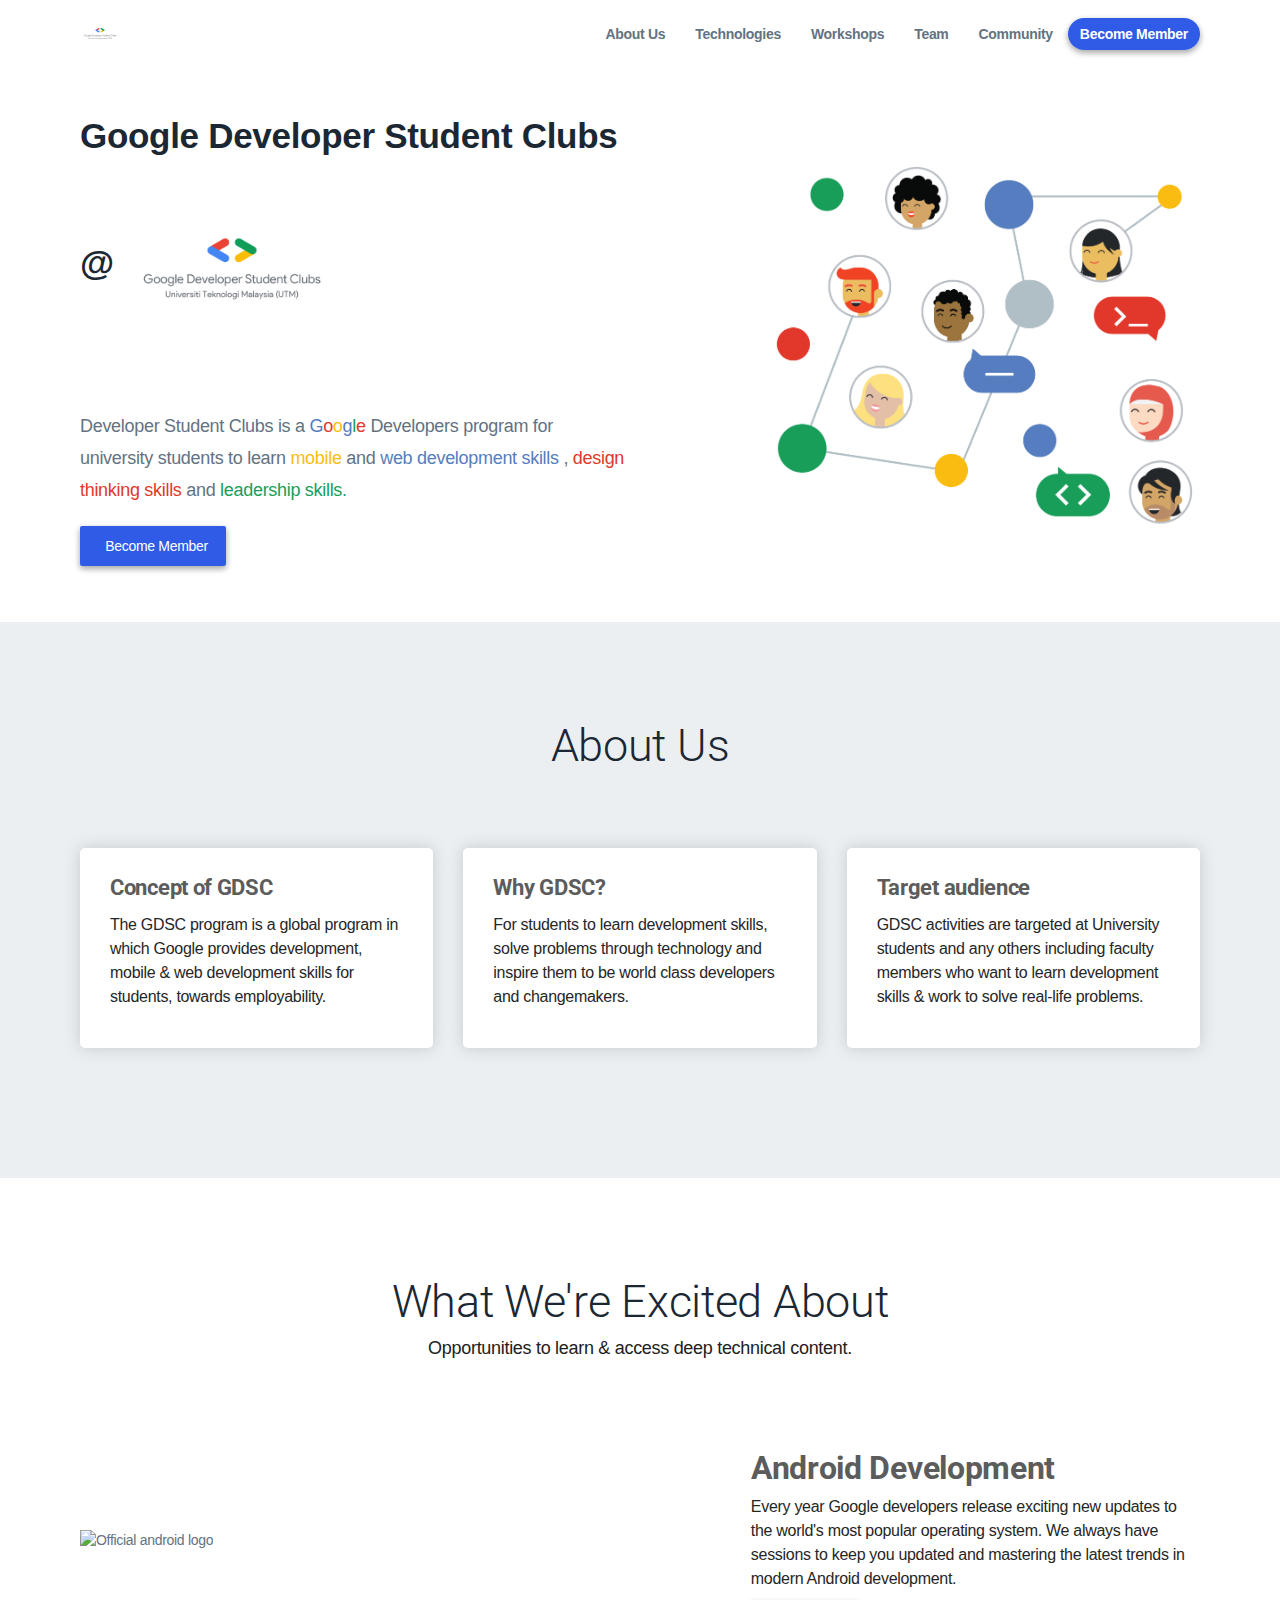
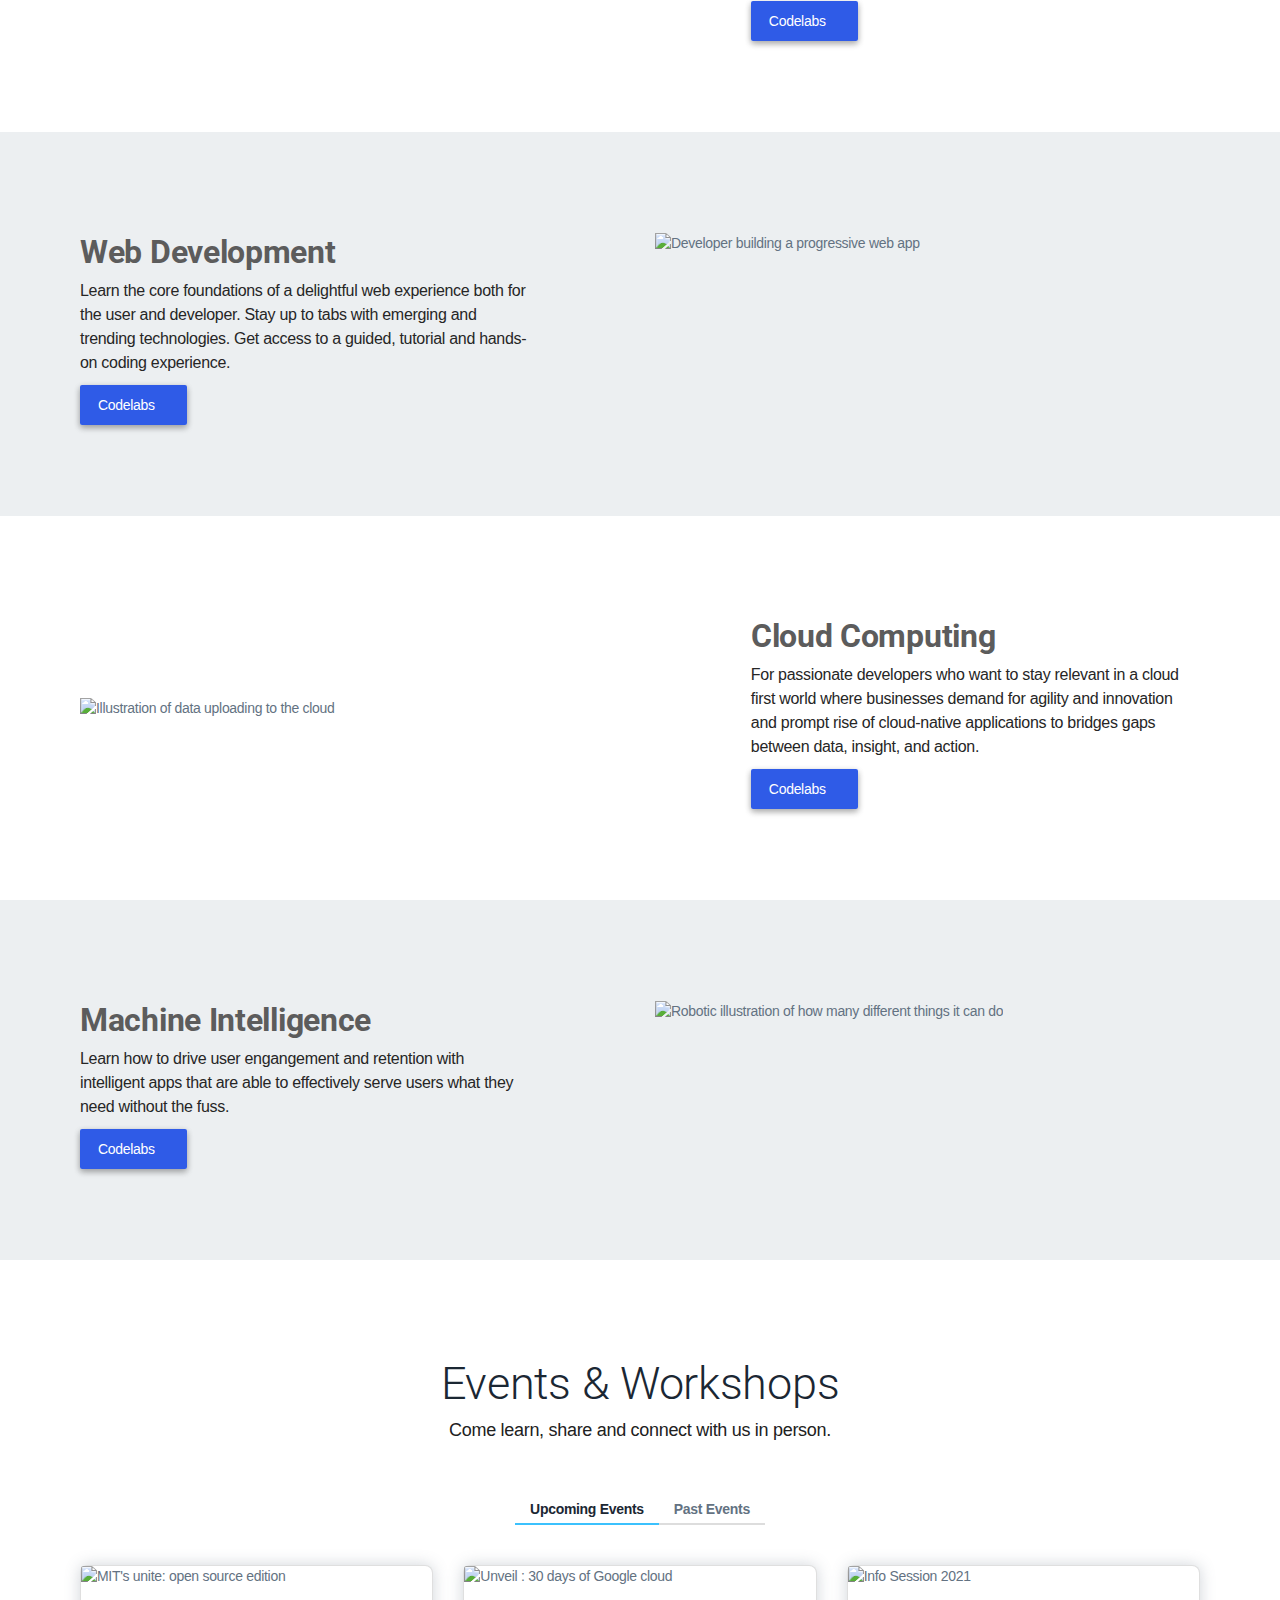
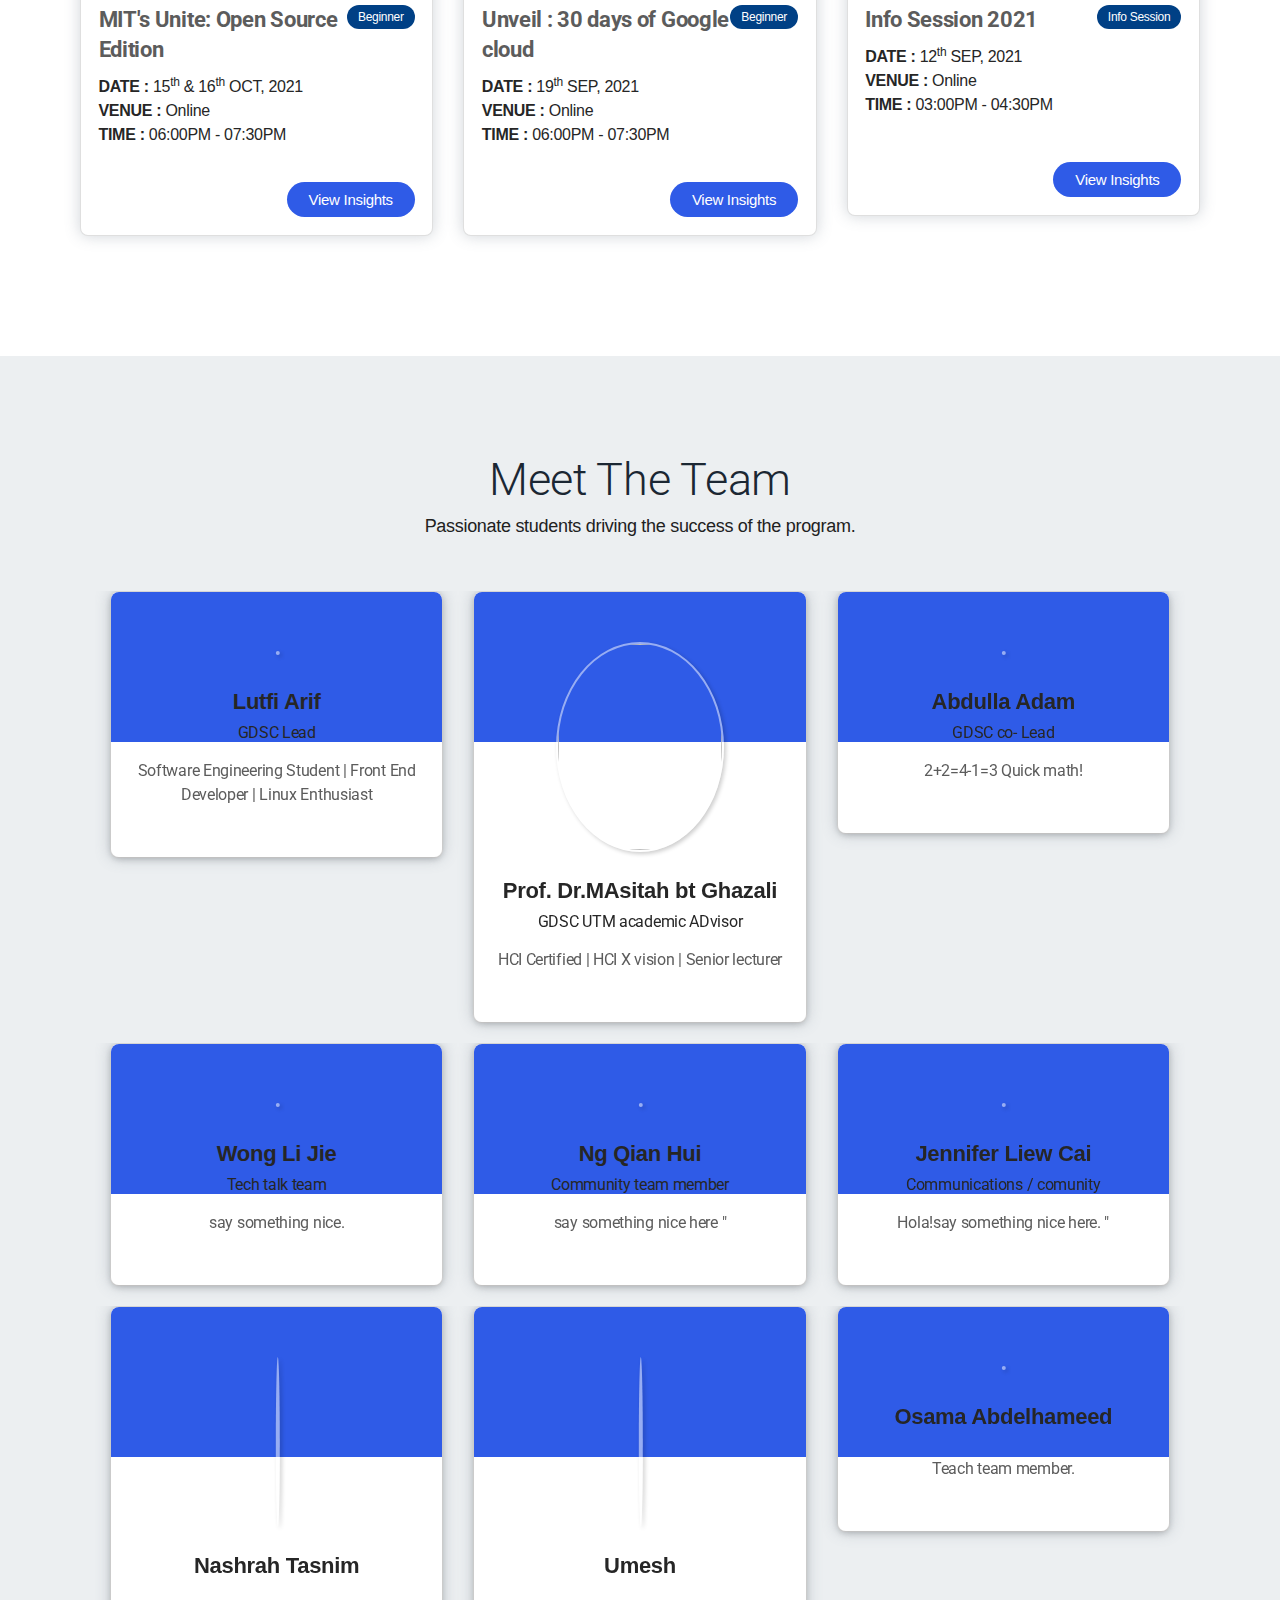
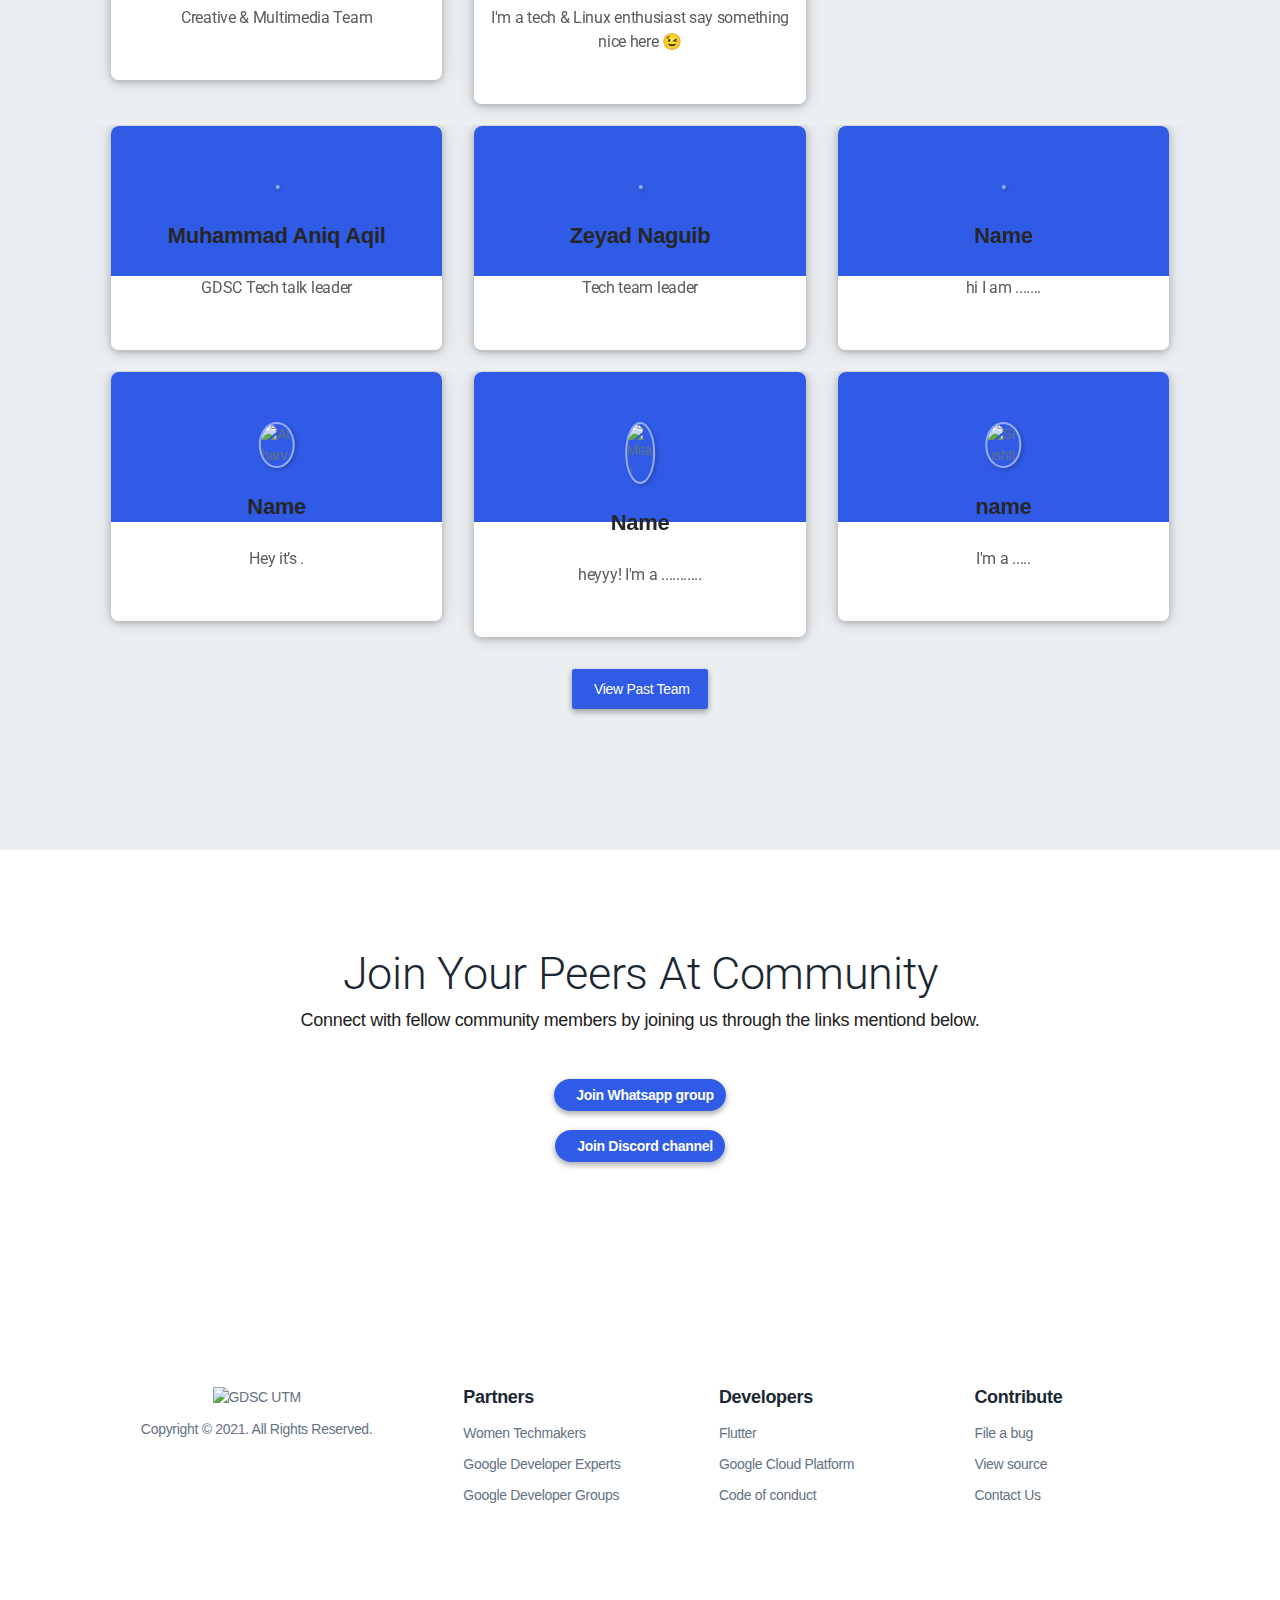
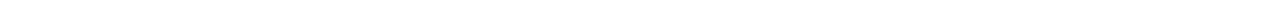
==== commit 3d74811b: "Revert "Fix styling and add default images"" ====
--- a/index.html
+++ b/index.html
@@ -1,22 +1,23 @@
 <!DOCTYPE html>
 <html lang="en">
-
 <head>
     <meta charset="UTF-8">
     <meta http-equiv="X-UA-Compatible" content="ie=edge">
     <title>GDSC - UTM-MY</title>
     <meta name="viewport" content="width=device-width, initial-scale=1.0">
-    <meta name="author" content="GDSC UTM MY" />
-    <meta name="description" content="Google Developer Student Clubs (GDSC) is a Google Developers program for university students to learn mobile and web development skills.">
-    <meta name="keywords" content="dsc, UTM, google developers, GDSC UTM" />
-    <meta property="og:image" content="images/assets/logo.png">
+    <meta name="author" content="GDSC UTM MY"/>
+    <meta name="description"
+          content="Google Developer Student Clubs (GDSC) is a Google Developers program for university students to learn mobile and web development skills.">
+    <meta name="keywords"
+          content="dsc, UTM, google developers, GDSC UTM"/>
+    <meta property="og:image" content="images/assets/logo.png">       
     <link href="css/ionicons.min.css" rel="stylesheet">
     <link rel="manifest" href="manifest.json">
-    <meta name="theme-color" content="#2F5BE7" />
+    <meta name="theme-color" content="#2F5BE7"/>
     <link rel="apple-touch-icon" sizes="144x144" href="images/favicon/apple-touch-icon.png">
     <link rel="icon" type="image/png" sizes="32x32" href="images/favicon/favicon-32.png">
     <link rel="icon" type="image/png" sizes="16x16" href="images/favicon/favicon-16.png">
-    <link rel="manifest" href="manifest.json" />
+    <link rel="manifest" href="manifest.json"/>
     <link rel="mask-icon" href="/images/safari-pinned-tab.svg" color="#00a300">
     <link rel="shortcut icon" href="/images/favicon.ico">
     <meta name="msapplication-TileColor" content="#2d89ef">
@@ -33,20 +34,22 @@
     <link rel="stylesheet" href="css/responsive.css">
 
 
-
-    <!--ChatBot-->
-    <!-- <script async>(function(w, d) { w.CollectId = "5e8cd6607a347f20caa8775f"; var h = d.head || d.getElementsByTagName("head")[0]; var s = d.createElement("script"); s.setAttribute("type", "text/javascript"); s.setAttribute("src", "https://collectcdn.com/launcher.js"); h.appendChild(s); })(window, document);</script> -->
+    
+<!--ChatBot-->
+<!-- <script async>(function(w, d) { w.CollectId = "5e8cd6607a347f20caa8775f"; var h = d.head || d.getElementsByTagName("head")[0]; var s = d.createElement("script"); s.setAttribute("type", "text/javascript"); s.setAttribute("src", "https://collectcdn.com/launcher.js"); h.appendChild(s); })(window, document);</script> -->
 
 
 </head>
 
 <body class="x-hidden has-sticky-header">
-    <nav class="navbar navbar-expand-lg fixed-top custom-menu custom-menu__light">
-        <div class="container">
-            <a class="navbar-brand nav-logo" style="color: #606060" href="index.html">
-                <img id="logo_img" data-src="images/GDSC_UTM_Logo.png" height="40" class="nav-logo" alt="GDSC-UTM logo">
-            </a>
-            <button class="navbar-toggler" type="button" data-toggle="collapse" data-target="#navbarSupportedContent" aria-controls="navbarSupportedContent" aria-expanded="false" aria-label="Toggle navigation">
+<nav class="navbar navbar-expand-lg fixed-top custom-menu custom-menu__light">
+    <div class="container">
+        <a class="navbar-brand nav-logo" style="color: #606060" href="index.html">
+            <img id="logo_img" data-src="images/GDSC_UTM_Logo.png" height="40" class ="nav-logo" alt="GDSC-UTM logo">
+        </a>
+        <button class="navbar-toggler" type="button" data-toggle="collapse" data-target="#navbarSupportedContent"
+                aria-controls="navbarSupportedContent"
+                aria-expanded="false" aria-label="Toggle navigation">
         <span class="menu-icon__circle">
         </span>
             <span class="menu-icon">
@@ -55,321 +58,329 @@
           <span class="menu-icon__bar"></span>
         </span>
         </button>
-            <div class="collapse navbar-collapse" id="navbarSupportedContent">
-                <ul class="navbar-nav ml-lg-auto">
-                    <li class="nav-item active">
-                        <a class="nav-link" href="#overview">About us
+        <div class="collapse navbar-collapse" id="navbarSupportedContent">
+            <ul class="navbar-nav ml-lg-auto">
+                <li class="nav-item active">
+                    <a class="nav-link" href="#overview">About us
                         <span class="sr-only">(current)</span>
                     </a>
-                    </li>
-                    <li class="nav-item"><a href="#technologies" class="nav-link">Technologies</a></li>
-                    <li class="nav-item"><a href="#workshops" class="nav-link">Workshops</a></li>
-                    <li class="nav-item"><a href="#team" class="nav-link">Team</a></li>
-                    <li class="nav-item"><a href="#community" class="nav-link">Community</a></li>
-                </ul>
-                <div class="custom-menu__right">
-                    <a href="/apply.html" target="_blank" class="event-btn" rel="noreferrer">Become Member</a>
-                </div>
+                </li>
+                <li class="nav-item"><a href="#technologies" class="nav-link">Technologies</a></li>
+                <li class="nav-item"><a href="#workshops" class="nav-link">Workshops</a></li>
+                <li class="nav-item"><a href="#team" class="nav-link">Team</a></li>
+                <li class="nav-item"><a href="#community" class="nav-link">Community</a></li>
+            </ul>
+            <div class="custom-menu__right">
+                <a href="/apply.html" target="_blank" class="event-btn" rel="noreferrer">Become Member</a>
             </div>
         </div>
-    </nav>
-
-    <header id="hero" class="hero">
-        <div class="container">
-            <!-- <div class=" align-items-center text-center mb-lg-3">
+    </div>
+</nav>
+
+<header id="hero" class="hero">
+    <div class="container">
+        <!-- <div class=" align-items-center text-center mb-lg-3">
             <h3 class="hire-title">We are looking for new team members!</h3>
             <p>Join us and grow your knowledge in a peer-to-peer learning environment.</p>
             <a href="apply.html" class="hero-button d-inline-block" rel="noopener"><i class="fa fa-mouse-pointer"></i> &nbsp; Apply Now</a>
         </div> -->
-            <div class="row align-items-center">
-                <div class="col-12 col-sm-6">
-                    <div class="hero-content">
-                        <div class="hero-title__group">
-                            <div class="hero-title">
-                                <h1 class="zuri"><br>Google Developer Student Clubs<br>@ <img data-src="images/GDSC_UTM_Logo.png" class="img-fluid" alt="GDSCUTM" width="40%" height="40%"></h1>
-                            </div>
-                            <div class="Hero--Subtitle">
-                                <p class="lead">Developer Student Clubs is a
-                                    <first-letter>G</first-letter>
-                                    <third-letter>o</third-letter>
-                                    <second-letter>o</second-letter>
-                                    <first-letter>g</first-letter>
-                                    <forth-letter>l</forth-letter>
-                                    <third-letter>e</third-letter>
-                                    Developers program for university students to learn
-                                    <second-letter> mobile </second-letter> and
-                                    <first-letter>web development skills</first-letter> ,
-                                    <third-letter>design thinking skills</third-letter>
-                                    and
-                                    <forth-letter>leadership skills.</forth-letter>
-                                </p>
-                            </div>
-                        </div>
-                        <a href="https://dsc.community.dev/our address here" class="hero-button" target="_blank" rel="noopener"><i class="fab fa-meetup"></i> &nbsp; Become Member</a>
-                    </div>
-                </div>
-                <div class="col-12 col-sm-5 ml-auto">
-                    <div class="hero-figure">
-                        <img data-src="images/assets/diversity.png" class="img-fluid w-100" alt="Illustration of diversity in a developer community">
-                    </div>
+        <div class="row align-items-center">
+            <div class="col-12 col-sm-6">
+                <div class="hero-content">
+                    <div class="hero-title__group">
+                        <div class="hero-title">
+                            <h1 class="zuri"><br>Google Developer Student Clubs<br>@ <img data-src="images/GDSC_UTM_Logo.png" class="img-fluid" alt="GDSCUTM" width="40%"
+                                height="40%"></h1>
+                        </div>
+                        <div class="Hero--Subtitle">
+                            <p class="lead">Developer Student Clubs is a
+                                <first-letter>G</first-letter><third-letter>o</third-letter><second-letter>o</second-letter><first-letter>g</first-letter><forth-letter>l</forth-letter><third-letter>e</third-letter>
+                                    Developers program for university students to learn<second-letter> mobile </second-letter> and
+                                <first-letter>web development skills</first-letter> , <third-letter>design thinking skills</third-letter>
+                                and     <forth-letter>leadership skills.</forth-letter>
+                            </p>
+                        </div>
+                    </div>
+                     <a href="https://dsc.community.dev/our address here" class="hero-button" target="_blank" rel="noopener"><i class="fab fa-meetup"></i> &nbsp; Become Member</a> 
+                </div>
+            </div>
+            <div class="col-12 col-sm-5 ml-auto">
+                <div class="hero-figure">
+                    <img data-src="images/assets/diversity.png" class="img-fluid w-100"
+                         alt="Illustration of diversity in a developer community">
                 </div>
             </div>
         </div>
-    </header>
-
-    <section id="overview" class="section-spacer bg-very__gray">
-        <div class="container">
+    </div>
+</header>
+
+<section id="overview" class="section-spacer bg-very__gray">
+    <div class="container">
             <header class="section-header text-center">
-                <h2 class="section-title">About us</h2>
-                <br>
-            </header>
-            <div class="row">
-                <div class="col-md-4 col-12">
-                    <div class="feature-card">
-                        <div class="feature-card__body">
-                            <i class="fas fa-rocket ghost-blue"></i>
-                            <h4 class="feature-title">Concept of GDSC</h4>
-                            <p>The GDSC program is a global program in which Google provides development, mobile & web development skills for students, towards employability.
-                            </p>
-                        </div>
-                    </div>
-                </div>
-                <div class="col-md-4 col-12">
-                    <div class="feature-card">
-                        <div class="feature-card__body">
-                            <i class="fas fa-lightbulb ghost-green"></i>
-                            <h4 class="feature-title">Why GDSC?</h4>
-                            <p>For students to learn development skills, solve problems through technology and inspire them to be world class developers and changemakers.
-                            </p>
-                        </div>
-                    </div>
-                </div>
-                <div class="col-md-4 col-12">
-                    <div class="feature-card m-0">
-                        <div class="feature-card__body">
-                            <i class="fas fa-users ghost-red"></i>
-                            <h4 class="feature-title">Target audience</h4>
-                            <p>GDSC activities are targeted at University students and any others including faculty members who want to learn development skills &amp; work to solve real-life problems.</p>
-                        </div>
+                    <h2 class="section-title">About us</h2>
+                    <br>
+                </header>
+        <div class="row">
+            <div class="col-md-4 col-12">
+                <div class="feature-card">
+                    <div class="feature-card__body">
+                        <i class="fas fa-rocket ghost-blue"></i>
+                        <h4 class="feature-title">Concept of GDSC</h4>
+                        <p>The GDSC program is a global program in which Google provides development, mobile & web development skills for students, towards employability.
+                        </p>
+                    </div>
+                </div>
+            </div>
+            <div class="col-md-4 col-12">
+                <div class="feature-card">
+                    <div class="feature-card__body">
+                        <i class="fas fa-lightbulb ghost-green"></i>
+                        <h4 class="feature-title">Why GDSC?</h4>
+                        <p>For students to learn development skills, solve problems through technology
+                         and inspire them to be world class developers and changemakers.
+                        </p>
+                    </div>
+                </div>
+            </div>
+            <div class="col-md-4 col-12">
+                <div class="feature-card m-0">
+                    <div class="feature-card__body">
+                        <i class="fas fa-users ghost-red"></i>
+                        <h4 class="feature-title">Target audience</h4>
+                        <p>GDSC activities are targeted at University students and any others
+                            including faculty members who want to learn development skills &amp; work to solve real-life problems.</p>
                     </div>
                 </div>
             </div>
         </div>
-    </section>
-
-    <section id="technologies" class="section-spacer">
-        <div class="container">
-            <header class="section-header text-center">
-                <h2 class="section-title">What we're excited about</h2>
-                <p class="section-subtitle">Opportunities to learn & access deep technical content.</p>
-                <br>
-            </header>
-            <div class="row align-items-center">
-                <div class="col-sm-6">
-                    <div class="feature-list-image">
-                        <img data-src="images/assets/technologies/android.png" class="img-fluid" alt="Official android logo" width="100%" height="50%">
-                    </div>
-                </div>
-                <div class="col-sm-5 ml-auto">
-                    <div class="feature-list-wrapper">
-                        <div class="content-header">
-                            <h2 class="content-title">Android Development</h2>
-                            <p>Every year Google developers release exciting new updates to the world's most popular operating system. We always have sessions to keep you updated and mastering the latest trends in modern Android development.</p>
-                        </div>
-                        <a href="https://codelabs.developers.google.com/?cat=Android" class="hero-button" target="_blank" rel="noreferrer">Codelabs &nbsp; &nbsp;<i class="fas fa-external-link-alt"></i></a>
-                    </div>
+    </div>
+</section>
+
+<section id="technologies" class="section-spacer">
+    <div class="container">
+        <header class="section-header text-center">
+            <h2 class="section-title">What we're excited about</h2>
+            <p class="section-subtitle">Opportunities to learn & access deep technical content.</p>
+            <br>
+        </header>
+        <div class="row align-items-center">
+            <div class="col-sm-6">
+                <div class="feature-list-image">
+                    <img data-src="images/assets/technologies/android.png" class="img-fluid" alt="Official android logo" width="100%"
+                         height="50%">
+                </div>
+            </div>
+            <div class="col-sm-5 ml-auto">
+                <div class="feature-list-wrapper">
+                    <div class="content-header">
+                        <h2 class="content-title">Android Development</h2>
+                        <p>Every year Google developers release exciting new updates to the world's most popular
+                            operating system.
+                            We always have sessions to keep you updated and mastering the latest trends in modern
+                            Android development.</p>
+                    </div>
+                    <a href="https://codelabs.developers.google.com/?cat=Android" class="hero-button" target="_blank" rel="noreferrer">Codelabs &nbsp; &nbsp;<i class="fas fa-external-link-alt"></i></a>
                 </div>
             </div>
         </div>
-    </section>
-    <section class="section-spacer bg-very__gray">
-        <div class="container">
-            <div class="row flex-column-reverse flex-sm-row align-items-cengit ter">
-                <div class="col-sm-5 mr-auto">
-                    <div class="feature-list-wrapper">
-                        <div class="content-header">
-                            <h2 class="content-title">Web Development</h2>
-                            <p>Learn the core foundations of a delightful web experience both for the user and developer. Stay up to tabs with emerging and trending technologies. Get access to a guided, tutorial and hands-on coding experience.
-                            </p>
-                        </div>
-                        <a href="https://codelabs.developers.google.com/?cat=Web" class="hero-button" target="_blank" rel="noreferrer">Codelabs &nbsp; &nbsp;<i class="fas fa-external-link-alt"></i></a>
-                    </div>
-                </div>
-                <div class="col-sm-6">
-                    <div class="feature-list-image">
-                        <img data-src="images/assets/technologies/web.png" alt="Developer building a progressive web app" class="img-fluid" height="60%" width="90%">
-                    </div>
+    </div>
+</section>
+<section class="section-spacer bg-very__gray">
+    <div class="container">
+        <div class="row flex-column-reverse flex-sm-row align-items-cengit ter">
+            <div class="col-sm-5 mr-auto">
+                <div class="feature-list-wrapper">
+                    <div class="content-header">
+                        <h2 class="content-title">Web Development</h2>
+                        <p>Learn the core foundations of a delightful web experience both for the user and developer.
+                            Stay up to tabs
+                            with emerging and trending technologies. Get access to a guided, tutorial and hands-on
+                            coding experience.
+                        </p>
+                    </div>
+                    <a href="https://codelabs.developers.google.com/?cat=Web" class="hero-button" target="_blank" rel="noreferrer">Codelabs &nbsp; &nbsp;<i class="fas fa-external-link-alt"></i></a>
+                </div>
+            </div>
+            <div class="col-sm-6">
+                <div class="feature-list-image">
+                    <img data-src="images/assets/technologies/web.png" alt="Developer building a progressive web app" class="img-fluid" height="60%"
+                         width="90%">
                 </div>
             </div>
         </div>
-    </section>
-    <section id="hip" class="section-spacer">
-        <div class="container">
-            <div class="row align-items-center">
-                <div class="col-sm-6">
-                    <div class="feature-list-image">
-                        <img data-src="images/assets/technologies/cloud.png" class="img-fluid" alt="Illustration of data uploading to the cloud" width="90%">
-                    </div>
-                </div>
-                <div class="col-sm-5 ml-auto">
-                    <div class="feature-list-wrapper">
-                        <div class="content-header">
-                            <h2 class="content-title">Cloud Computing</h2>
-                            <p>For passionate developers who want to stay relevant in a cloud first world where businesses demand for agility and innovation and prompt rise of cloud-native applications to bridges gaps between data, insight, and action.</p>
-                        </div>
-                        <a href="https://codelabs.developers.google.com/?cat=Cloud" class="hero-button" target="_blank" rel="noreferrer">Codelabs &nbsp; &nbsp;<i class="fas fa-external-link-alt"></i></a>
-                    </div>
+    </div>
+</section>
+<section id="hip" class="section-spacer">
+    <div class="container">
+        <div class="row align-items-center">
+            <div class="col-sm-6">
+                <div class="feature-list-image">
+                    <img data-src="images/assets/technologies/cloud.png" class="img-fluid" alt="Illustration of data uploading to the cloud" width="90%">
+                </div>
+            </div>
+            <div class="col-sm-5 ml-auto">
+                <div class="feature-list-wrapper">
+                    <div class="content-header">
+                        <h2 class="content-title">Cloud Computing</h2>
+                        <p>For passionate developers who want to stay relevant in a cloud first world where businesses demand for agility and
+                            innovation and prompt rise of cloud-native applications to
+                            bridges gaps between data, insight, and action.</p>
+                    </div>
+                    <a href="https://codelabs.developers.google.com/?cat=Cloud"  class="hero-button" target="_blank" rel="noreferrer">Codelabs &nbsp; &nbsp;<i class="fas fa-external-link-alt"></i></a>
                 </div>
             </div>
         </div>
-    </section>
-
-    <section class="section-spacer bg-very__gray">
-        <div class="container">
-            <div class="row flex-column-reverse flex-sm-row align-items-cengit ter">
-                <div class="col-sm-5 mr-auto">
-                    <div class="feature-list-wrapper">
-                        <div class="content-header">
-                            <h2 class="content-title">Machine Intelligence</h2>
-                            <p>Learn how to drive user engangement and retention with intelligent apps that are able to effectively serve users what they need without the fuss.
-                            </p>
-                        </div>
-                        <a href="https://codelabs.developers.google.com/?cat=TensorFlow" class="hero-button" target="_blank" rel="noreferrer">Codelabs &nbsp; &nbsp;<i class="fas fa-external-link-alt"></i></a>
-                    </div>
-                </div>
-                <div class="col-sm-6">
-                    <div class="feature-list-image">
-                        <img data-src="images/assets/technologies/mi.png" class="img-fluid" alt="Robotic illustration of how many different things it can do" height="60%" width="90%">
-                    </div>
+    </div>
+</section>
+
+<section class="section-spacer bg-very__gray">
+    <div class="container">
+        <div class="row flex-column-reverse flex-sm-row align-items-cengit ter">
+            <div class="col-sm-5 mr-auto">
+                <div class="feature-list-wrapper">
+                    <div class="content-header">
+                        <h2 class="content-title">Machine Intelligence</h2>
+                        <p>Learn how to drive user engangement and retention with intelligent apps that are able to
+                            effectively serve users what they need without the fuss.
+                        </p>
+                    </div>
+                    <a href="https://codelabs.developers.google.com/?cat=TensorFlow"  class="hero-button" target="_blank" rel="noreferrer">Codelabs &nbsp; &nbsp;<i class="fas fa-external-link-alt"></i></a>
+                </div>
+            </div>
+            <div class="col-sm-6">
+                <div class="feature-list-image">
+                    <img data-src="images/assets/technologies/mi.png" class="img-fluid" alt="Robotic illustration of how many different things it can do" height="60%"
+                         width="90%">
                 </div>
             </div>
         </div>
-    </section>
-
-
-    <!--Events & Workshops-->
-    <section id="workshops" class="section-spacer workshops-section">
-        <div class="container">
-            <header class="section-header text-center">
-                <h2 class="section-title">Events & Workshops</h2>
-                <p class="section-subtitle">Come learn, share and connect with us in person.</p>
-            </header>
-
-            <div class="workshops-type-switch">
-                <ul class="nav nav-pills justify-content-center js-tabs">
-                    <li class="nav-item">
-                        <a class="nav-link active" href="#upcoming">Upcoming Events</a>
-                    </li>
-                    <li class="nav-item">
-                        <a class="nav-link" href="#past">Past Events</a>
-                    </li>
-                </ul>
+    </div>
+</section>
+
+
+<!--Events & Workshops-->
+<section id="workshops" class="section-spacer workshops-section">
+    <div class="container">
+        <header class="section-header text-center">
+            <h2 class="section-title">Events & Workshops</h2>
+            <p class="section-subtitle">Come learn, share and connect with us in person.</p>
+        </header>
+
+        <div class="workshops-type-switch">
+            <ul class="nav nav-pills justify-content-center js-tabs">
+                <li class="nav-item">
+                    <a class="nav-link active" href="#upcoming">Upcoming Events</a>
+                </li>
+                <li class="nav-item">
+                    <a class="nav-link" href="#past">Past Events</a>
+                </li>
+            </ul>
+        </div>
+        <div class="tab-content">
+            
+            
+                   
+            <div class="tab-pane active" id="upcoming" role="tabpanel" aria-labelledby="upcoming">
+                <!--Upcoming events-->
+                <div class="row">
+
+                    <div class="col-md-4 col-12">
+                        <div class="card event-card">
+                            <img class="card-img-top" data-src="images/assets/events/MIT's unite: open source edition.jpg" alt="MIT's unite: open source edition">
+                            <div class="card-body">
+                                <p class="tagging intermediate float-right">Beginner</p>
+                                <h5 class="card-title">MIT's Unite: Open Source Edition</h5>
+                                <p class="card-text">
+                                    <strong>DATE :</strong> 15<sup>th</sup> & 16<sup>th</sup>  OCT, 2021 <br>
+                                    <strong>VENUE :</strong> Online<br>
+                                    <strong>TIME :</strong> 06:00PM - 07:30PM
+                                </p>
+                                <br>
+                                <a href="https://gdsc.community.dev/events/details/developer-student-clubs-mit-academy-of-engineering-pune-presents-mits-unite-open-source-edition/" target="_blank" class="button float-right"> View Insights</a>
+                            </div>
+                        </div>
+                    </div>
+
+                    <div class="col-md-4 col-12">
+                        <div class="card event-card">
+                            <img class="card-img-top" data-src="images/assets/events/30Days2021.png" alt="Unveil : 30 days of Google cloud">
+                            <div class="card-body">
+                                <p class="tagging intermediate float-right">Beginner</p>
+                                <h5 class="card-title">Unveil : 30 days of Google cloud </h5>
+                                <p class="card-text">
+                                    <strong>DATE :</strong> 19<sup>th</sup> SEP, 2021 <br>
+                                    <strong>VENUE :</strong> Online<br>
+                                    <strong>TIME :</strong> 06:00PM - 07:30PM
+                                </p>
+                                <br>
+                                <a href="https://gdsc.community.dev/events/details/developer-student-clubs-mit-academy-of-engineering-pune-presents-unveil-30-days-of-google-cloud/" target="_blank" class="button float-right"> View Insights</a>
+                            </div>
+                        </div>
+                    </div>
+
+
+                    <div class="col-md-4 col-12">
+                        <div class="card event-card">
+                            <img class="card-img-top" data-src="images/assets/events/InfoSession2021.png" alt="Info Session 2021">
+                            <div class="card-body">
+                                <p class="tagging intermediate float-right">Info Session</p>
+                                <h5 class="card-title">Info Session 2021</h5>
+                                <p class="card-text">
+                                    <strong>DATE :</strong> 12<sup>th</sup> SEP, 2021 <br>
+                                    <strong>VENUE :</strong> Online<br>
+                                    <strong>TIME :</strong> 03:00PM - 04:30PM
+                                </p>
+                                <div style="margin-top: 45px;">
+                                </div>
+                                <a href="https://bit.ly/infoSession2021" target="_blank" class="button float-right"> View Insights</a>
+                            </div>
+                        </div>
+                    </div>
+                    
+
+                </div>
             </div>
-            <div class="tab-content">
-
-
-
-                <div class="tab-pane active" id="upcoming" role="tabpanel" aria-labelledby="upcoming">
-                    <!--Upcoming events-->
-                    <div class="row">
-
-                        <div class="col-md-4 col-12">
-                            <div class="card event-card">
-                                <img class="card-img-top" data-src="images/GDSC_UTM_Logo.png" alt="MIT's unite: open source edition">
-                                <div class="card-body">
-                                    <p class="tagging intermediate float-right">Beginner</p>
-                                    <h5 class="card-title">MIT's Unite: Open Source Edition</h5>
-                                    <p class="card-text">
-                                        <strong>DATE :</strong> 15<sup>th</sup> & 16<sup>th</sup> OCT, 2021 <br>
-                                        <strong>VENUE :</strong> Online<br>
-                                        <strong>TIME :</strong> 06:00PM - 07:30PM
+
+
+            <!--Past events-->
+            <div class="tab-pane" id="past" role="tabpanel" aria-labelledby="past">
+
+                <section   class="section-spacer "> 
+                    <div class="container">
+                        <div class="row align-items-center">
+                            <div class="col-sm-5 ml-auto">
+                                <div class="feature-list-wrapper">
+                                    <div class="content-header">
+                                        <h2 class="content-title">Flutter Bootcamp
+                                        </h2>
+                                        <hr>
+                                        <h6>DATE : 16<sup>th</sup> March 2022</h6>
+                                        <h6>VENUE: Online</h6>
+                                    <p>
+                                        An introductory course to 1st and 2nd year Students at UTM
+                                        <br>Where you will learn the fundamentals of web development 
+                                        <br>including vital skills such as git and site deployment.
                                     </p>
-                                    <br>
-                                    <a href="https://gdsc.community.dev/events/details/developer-student-clubs-mit-academy-of-engineering-pune-presents-mits-unite-open-source-edition/" target="_blank" class="button float-right"> View Insights</a>
-                                </div>
-                            </div>
-                        </div>
-
-                        <div class="col-md-4 col-12">
-                            <div class="card event-card">
-                                <img class="card-img-top" data-src="images/GDSC_UTM_Logo.png" alt="Unveil : 30 days of Google cloud">
-                                <div class="card-body">
-                                    <p class="tagging intermediate float-right">Beginner</p>
-                                    <h5 class="card-title">Unveil : 30 days of Google cloud </h5>
-                                    <p class="card-text">
-                                        <strong>DATE :</strong> 19<sup>th</sup> SEP, 2021 <br>
-                                        <strong>VENUE :</strong> Online<br>
-                                        <strong>TIME :</strong> 06:00PM - 07:30PM
-                                    </p>
-                                    <br>
-                                    <a href="https://gdsc.community.dev/events/details/developer-student-clubs-mit-academy-of-engineering-pune-presents-unveil-30-days-of-google-cloud/" target="_blank" class="button float-right"> View Insights</a>
-                                </div>
-                            </div>
-                        </div>
-
-
-                        <div class="col-md-4 col-12">
-                            <div class="card event-card">
-                                <img class="card-img-top" data-src="images/GDSC_UTM_Logo.png" alt="Info Session 2021">
-                                <div class="card-body">
-                                    <p class="tagging intermediate float-right">Info Session</p>
-                                    <h5 class="card-title">Info Session 2021</h5>
-                                    <p class="card-text">
-                                        <strong>DATE :</strong> 12<sup>th</sup> SEP, 2021 <br>
-                                        <strong>VENUE :</strong> Online<br>
-                                        <strong>TIME :</strong> 03:00PM - 04:30PM
-                                    </p>
-                                    <div style="margin-top: 45px;">
-                                    </div>
-                                    <a href="https://bit.ly/infoSession2021" target="_blank" class="button float-right"> View Insights</a>
-                                </div>
-                            </div>
-                        </div>
-
-
-                    </div>
-                </div>
-
-
-                <!--Past events-->
-                <div class="tab-pane" id="past" role="tabpanel" aria-labelledby="past">
-
-                    <section class="section-spacer ">
-                        <div class="container">
-                            <div class="row align-items-center">
-                                <div class="col-sm-5 ml-auto">
-                                    <div class="feature-list-wrapper">
-                                        <div class="content-header">
-                                            <h2 class="content-title">Flutter Bootcamp
-                                            </h2>
-                                            <hr>
-                                            <h6>DATE : 16<sup>th</sup> March 2022</h6>
-                                            <h6>VENUE: Online</h6>
-                                            <p>
-                                                An introductory course to 1st and 2nd year Students at UTM
-                                                <br>Where you will learn the fundamentals of web development
-                                                <br>including vital skills such as git and site deployment.
-                                            </p>
-                                        </div>
-                                        <a href="https://gdsc.community.dev/events/our event address here" target="_blank" class="button float-right" class="past-event" target="_blank" rel="noopener">Event Insights&nbsp;&nbsp;<i class="fas fa-camera"></i></a>
-                                    </div>
-                                </div>
-                                <div class="col-sm-6">
-                                    <img class="card-img-top" data-src="images/GDSC_UTM_Logo.png" alt="Event poster">
-                                </div>
-                            </div>
-                        </div>
-                    </section>
-
-                    <section class="section-spacer ">
-                        <div class="container">
-                            <div class="row align-items-center">
-                                <div class="col-sm-5 ml-auto">
-                                    <div class="feature-list-wrapper">
-                                        <div class="content-header">
-                                            <h2 class="content-title">Tech Study Jam Session 1
-                                            </h2>
-                                            <h6>Facilitators : <a href="#">Name</h6>
+                                    </div>
+                                    <a href="https://gdsc.community.dev/events/our event address here" target="_blank" class="button float-right" class="past-event" target="_blank" rel="noopener">Event Insights&nbsp;&nbsp;<i class="fas fa-camera"></i></a>
+                                </div>
+                            </div>
+                            <div class="col-sm-6">
+                                <img class="card-img-top" data-src="images/assets/events/Flutter_Bootcamp1603.png" alt="Event poster">
+                                </div>
+                        </div>
+                    </div>
+                </section>
+                
+                <section   class="section-spacer "> 
+                    <div class="container">
+                        <div class="row align-items-center">
+                            <div class="col-sm-5 ml-auto">
+                                <div class="feature-list-wrapper">
+                                    <div class="content-header">
+                                        <h2 class="content-title">Tech Study Jam Session 1
+                                        </h2>
+                                        <h6>Facilitators : <a href="#">Name</h6>
                                         <hr>
                                         <h6>DATE : 24<sup>th</sup> December 2022</h6>
                                         <h6>Online</h6>
@@ -380,24 +391,24 @@
                                     </p>
                                     </div>
                                     <a href="https://gdsc.community.dev/events/event here" class="past-event" target="_blank" rel="noopener">Event Insights&nbsp;&nbsp;<i class="fas fa-camera"></i></a>
-                                        </div>
-                                    </div>
-                                    <div class="col-sm-6">
-                                        <img class="card-img-top" data-src="images/assets/events/Android_Session3.png" alt="Event poster">
-                                    </div>
-                                </div>
-                            </div>
-                    </section>
-
-                    <section class="section-spacer bg-very__gray">
-                        <div class="container">
-                            <div class="row align-items-center">
-                                <div class="col-sm-5 ml-auto">
-                                    <div class="feature-list-wrapper">
-                                        <div class="content-header">
-                                            <h2 class="content-title">Tech Study Jam Session 2
-                                            </h2>
-                                            <h6>Facilitators : <a href="#">Name</h6>
+                                </div>
+                            </div>
+                            <div class="col-sm-6">
+                                <img class="card-img-top" data-src="images/assets/events/Android_Session3.png" alt="Event poster">
+                                </div>
+                        </div>
+                    </div>
+                </section>
+
+                <section class="section-spacer bg-very__gray">
+                    <div class="container">
+                        <div class="row align-items-center">
+                            <div class="col-sm-5 ml-auto">
+                                <div class="feature-list-wrapper">
+                                    <div class="content-header">
+                                        <h2 class="content-title">Tech Study Jam Session 2
+                                        </h2>
+                                        <h6>Facilitators : <a href="#">Name</h6>
                                         <hr>
                                         <h6>DATE : 23<sup>th</sup> December 2022</h6>
                                         <h6>Online</h6>
@@ -406,24 +417,24 @@
                                     </p>
                                     </div>
                                     <a href="https://gdsc.community.dev/events/url here" class="past-event" target="_blank" rel="noopener">Event Insights&nbsp;&nbsp;<i class="fas fa-camera"></i></a>
-                                        </div>
-                                    </div>
-                                    <div class="col-sm-6">
-                                        <img class="card-img-top" data-src="images/GDSC_UTM_Logo.png" alt="Event poster">
-                                    </div>
-                                </div>
-                            </div>
-                    </section>
-
-                    <section class="section-spacer">
-                        <div class="container">
-                            <div class="row align-items-center">
-                                <div class="col-sm-5 ml-auto">
-                                    <div class="feature-list-wrapper">
-                                        <div class="content-header">
-                                            <h2 class="content-title"> Study Jam Session 1
-                                            </h2>
-                                            <h6>Facilitators : <a href="#">Name</h6>
+                                </div>
+                            </div>
+                            <div class="col-sm-6">
+                                <img class="card-img-top" data-src="images/assets/events/Android_Session2.png" alt="Event poster">
+                                </div>
+                        </div>
+                    </div>
+                </section>
+
+                <section   class="section-spacer"> 
+                    <div class="container">
+                        <div class="row align-items-center">
+                            <div class="col-sm-5 ml-auto">
+                                <div class="feature-list-wrapper">
+                                    <div class="content-header">
+                                        <h2 class="content-title"> Study Jam Session 1
+                                        </h2>
+                                        <h6>Facilitators : <a href="#">Name</h6>
                                         <hr>
                                         <h6>DATE : 16<sup>th</sup> December 2022</h6>
                                         <h6>Online</h6>
@@ -434,24 +445,24 @@
                                     </p>
                                     </div>
                                     <a href="https://gdsc.community.dev/events/details/url here" class="past-event" target="_blank" rel="noopener">Event Insights&nbsp;&nbsp;<i class="fas fa-camera"></i></a>
-                                        </div>
-                                    </div>
-                                    <div class="col-sm-6">
-                                        <img class="card-img-top" data-src="images/assets/events/android.jpg" alt="Event poster">
-                                    </div>
-                                </div>
-                            </div>
-                    </section>
-
-                    <section class="section-spacer bg-very__gray">
-                        <div class="container">
-                            <div class="row align-items-center">
-                                <div class="col-sm-5 ml-auto">
-                                    <div class="feature-list-wrapper">
-                                        <div class="content-header">
-                                            <h2 class="content-title">Large event
-                                            </h2>
-                                            <h6>Facilitators : <a href="#">Name here</h6>
+                                </div>
+                            </div>
+                            <div class="col-sm-6">
+                                <img class="card-img-top" data-src="images/assets/events/android.jpg" alt="Event poster">
+                                </div>
+                        </div>
+                    </div>
+                </section>
+
+                <section class="section-spacer bg-very__gray">
+                    <div class="container">
+                        <div class="row align-items-center">
+                            <div class="col-sm-5 ml-auto">
+                                <div class="feature-list-wrapper">
+                                    <div class="content-header">
+                                        <h2 class="content-title">Large event
+                                        </h2>
+                                        <h6>Facilitators : <a href="#">Name here</h6>
                                         <hr>
                                         <h6>DATE : 18<sup>th</sup> October 2022</h6>
                                         <h6>Online</h6>
@@ -461,448 +472,450 @@
                                     </p>
                                     </div>
                                     <a href="https://dsc.community.dev/events/details/url here" class="past-event" target="_blank" rel="noopener">Event Insights&nbsp;&nbsp;<i class="fas fa-camera"></i></a>
-                                        </div>
-                                    </div>
-                                    <div class="col-sm-6">
-                                        <img class="card-img-top" data-src="images/assets/events/HacktoberfestImage.jpeg" alt="Event poster">
-                                    </div>
-                                </div>
-                            </div>
-                    </section>
-
-
-
-
-
-
-
-
-
-
-
-
-
-
-
-
-
-
-                    <section class="section-spacer ">
-                        <div class="container">
-                            <div class="row align-items-center">
-                                <div class="col-sm-5 ml-auto">
-                                    <div class="feature-list-wrapper">
-                                        <div class="content-header">
-                                            <h2 class="content-title"> Kickstart 30 Days Of event name here</h2>
-                                            <h6>Facilitators : <a href="#">name here</a></h6>
-                                            <hr>
-                                            <h6>DATE : 13<sup>th</sup> October 2022</h6>
-                                            <h6>VENUE : Remote</h6>
-                                            <p>Organised a demonstration session on the event - 30 Days of event name on 13th October, 2020 to make participants familiar with the event, how to complete quests to get a skilled badge, its benefits and how
-                                                to access qwiklabs.</p>
-                                        </div>
-                                        <a href="https://drive.google.com/images here" class="past-event" target="_blank" rel="noopener">EVENT PHOTOS&nbsp;&nbsp;<i class="fas fa-camera"></i></a>
-                                    </div>
-                                </div>
-                                <div class="col-sm-6">
-                                    <img class="card-img-top" data-src="images/assets/events/Kickstart_ Event-19.jpg" alt="Event poster">
-                                </div>
-                            </div>
-
-
-
-
-                        </div>
-
-
-                    </section>
-
-                    <section class="section-spacer bg-very__gray">
-                        <div class="container">
-                            <div class="row align-items-center">
-                                <div class="col-sm-5 ml-auto">
-                                    <div class="feature-list-wrapper">
-                                        <div class="content-header">
-                                            <h2 class="content-title">Info Session GDSC UTM</h2>
-                                            <h6>Facilitators : <a href="#">Core Team</a></h6>
-                                            <hr>
-                                            <h6>DATE : 20<sup>th</sup> September 2022</h6>
-                                            <h6>Online</h6>
-                                            <p>
-                                                Organised an introductory session on DSC on 20th September, 2020 to make students familiar with DSC, the events, activities and its goals. The event was conducted by DSC Core members under Aditya Birangal, DSC Lead.
-                                            </p>
-                                        </div>
-                                        <a href="https://drive.google.com/link here" class="past-event" target="_blank" rel="noopener">EVENT PHOTOS&nbsp;&nbsp;<i class="fas fa-camera"></i></a>
-                                    </div>
-                                </div>
-                                <div class="col-sm-6">
-                                    <img class="card-img-top" data-src="images/assets/events/Info_seesion.jpeg" alt="Event poster">
-                                </div>
-                            </div>
-                        </div>
-
-
-
-
-                    </section>
-
-                    <section class="section-spacer">
-                        <div class="container">
-                            <div class="row align-items-center">
-                                <div class="col-sm-5 ml-auto">
-                                    <div class="feature-list-wrapper">
-                                        <div class="content-header">
-                                            <h2 class="content-title">App Development Workshop</h2>
-                                            <h6>Facilitators : <a href="#">Name here</a></h6>
-                                            <hr>
-                                            <h6>DATE : 25<sup>th</sup> April 2022</h6>
-                                            <h6>Online</h6>
-                                            <p>To provide developers an opportunity to stay ahead of the curve, we are here happy to introduce 'Explore ML'. Walk through the basics of Machine Learning, along with the hands-on sessions, and flaunt your newly
-                                                developed skills with a Google Certified 'Explore ML' certificate too !</p>
-                                        </div>
-                                        <a href="https://drive.google.com/url here" class="past-event" target="_blank" rel="noopener">EVENT PHOTOS&nbsp;&nbsp;<i class="fas fa-camera"></i></a>
-                                    </div>
-                                </div>
-                                <div class="col-sm-6">
-                                    <img class="card-img-top" data-src="images/assets/events/FlutterWorkshop.png" alt="Event poster">
-                                </div>
-                            </div>
-                        </div>
-                    </section>
-
-
-
-
-
-                    <section id="hi" class="section-spacer bg-very__gray">
-                        <div class="container">
-                            <div class="row align-items-center">
-                                <div class="col-sm-5 ml-auto">
-                                    <div class="feature-list-wrapper">
-                                        <div class="content-header">
-                                            <h2 class="content-title">EXPLORE ML</h2>
-                                            <h6>Facilitators : <a href="#">Name here</a></h6>
-                                            <hr>
-                                            <h6>DATE : 1<sup>st</sup> February 2022</h6>
-                                            <h6>VENUE : Online</h6>
-                                            <p>To provide developers an opportunity to stay ahead of the curve, we are here happy to introduce 'Explore ML'. Walk through the basics of Machine Learning, along with the hands-on sessions, and flaunt your newly
-                                                developed skills with a Google Certified 'Explore ML' certificate too !</p>
-                                        </div>
-                                        <a href="https://drive.google.com/url here" class="past-event" target="_blank" rel="noopener">EVENT PHOTOS&nbsp;&nbsp;<i class="fas fa-camera"></i></a>
-                                    </div>
-                                </div>
-                                <div class="col-sm-6">
-                                    <img class="card-img-top" data-src="images/assets/events/ML.png" alt="Event poster">
-                                </div>
-                            </div>
-                        </div>
-                    </section>
-
-                    <section class="section-spacer">
-                        <div class="container">
-                            <div class="row flex-column-reverse flex-sm-row align-items-cengit ter">
-                                <div class="col-sm-6">
-                                    <div class="feature-list-image">
-                                        <img class="card-img-top" data-src="images/assets/events/Flutter.png" alt="Event poster">
-                                    </div>
-                                </div>
-                                <div class="col-sm-5 mr-auto">
-                                    <div class="feature-list-wrapper">
-                                        <div class="content-header">
-                                            <h2 class="content-title">Flutter Interact</h2>
-                                            <h6>Facilitator : <a href="#">Name here</a></h6>
-                                            <hr>
-                                            <h6>DATE : 18<sup>th</sup> December 2022</h6>
-                                            <h6>VENUE : Online</h6>
-                                            <p>Flutter is an open-source UI software development kit used to develop applications for Android, iOS, Windows, Mac, Linux, Google Fuchsia and the web.</p>
-                                        </div>
-                                        <a href="https://drive.google.com/url here" class="past-event" target="_blank" rel="noopener">EVENT PHOTOS&nbsp;&nbsp;<i class="fas fa-camera"></i></a>
-
-                                    </div>
-                                </div>
-                            </div>
-                        </div>
-                    </section>
-
-                    <section id="hi" class="section-spacer bg-very__gray">
-                        <div class="container">
-                            <div class="row align-items-center">
-                                <div class="col-sm-5 ml-auto">
-                                    <div class="feature-list-wrapper">
-                                        <div class="content-header">
-                                            <h2 class="content-title">Hacktoberfest</h2>
-                                            <h6>Facilitators : <a href="#">Name here</a></h6>
-                                            <hr>
-                                            <h6>DATE : 18<sup>th</sup> October 2022</h6>
-                                            <h6>VENUE : Online</h6>
-                                            <p>Hacktoberfest is an annual month-long event to celebrate and encourage more developers to become involved with open source software. It’s open for anyone, especially beginners just getting started with open
-                                                source!
-                                            </p>
-                                        </div>
-                                        <a href="https://drive.google.com/url here" class="past-event" target="_blank" rel="noopener">EVENT PHOTOS&nbsp;&nbsp;<i class="fas fa-camera"></i></a>
-                                    </div>
-                                </div>
-                                <div class="col-sm-6">
-                                    <img class="card-img-top" data-src="images/assets/events/octo.png" alt="Event poster">
-                                </div>
-                            </div>
-                        </div>
-                    </section>
-
-                    <section class="section-spacer">
-                        <div class="container">
-                            <div class="row flex-column-reverse flex-sm-row align-items-cengit ter">
-                                <div class="col-sm-6">
-                                    <div class="feature-list-image">
-                                        <img class="card-img-top" data-src="images/assets/events/gcp.png" alt="Event poster">
-                                    </div>
-                                </div>
-                                <div class="col-sm-5 mr-auto">
-                                    <div class="feature-list-wrapper">
-                                        <div class="content-header">
-                                            <h2 class="content-title">GCP Crash Course</h2>
-                                            <h6>Facilitator : <a href="#">Name here</a></h6>
-                                            <hr>
-                                            <h6>DATE : 31<sup>st</sup> October 2022</h6>
-                                            <h6>VENUE : UTM</h6>
-                                            <p>GCP Crash Course the best way to get started with Google cloud platform. We have got three amazing tracks for you- Application Deployment ,Data and Machine learning .</p>
-                                        </div>
-                                    </div>
-                                </div>
-                            </div>
-                        </div>
-                    </section>
-
-                    <section id="hi" class="section-spacer bg-very__gray">
-                        <div class="container">
-                            <div class="row align-items-center">
-                                <div class="col-sm-5 ml-auto">
-                                    <div class="feature-list-wrapper">
-                                        <div class="content-header">
-                                            <h2 class="content-title">GDSC malaysia Summit</h2>
-                                            <h6>Facilitators : <a href="#">Name</a></h6>
-                                            <hr>
-                                            <h6>DATE : 24<sup>th</sup> August 2022</h6>
-                                            <h6>VENUE : Online</h6>
-                                            <p>...</p>
-                                        </div>
-                                    </div>
-                                </div>
-                                <div class="col-sm-6">
-                                    <img class="card-img-top" data-src="images/assets/events/IndiaSummit.png" alt="Event poster">
-                                </div>
-                            </div>
-                        </div>
-                    </section>
-
-                    <section class="section-spacer">
-                        <div class="container">
-                            <div class="row flex-column-reverse flex-sm-row align-items-cengit ter">
-                                <div class="col-sm-6">
-                                    <div class="feature-list-image">
-                                        <img class="card-img-top" data-src="images/assets/events/Clould.png" alt="Event poster">
-                                    </div>
-                                </div>
-                                <div class="col-sm-5 mr-auto">
-                                    <div class="feature-list-wrapper">
-                                        <div class="content-header">
-                                            <h2 class="content-title">GOOGLE CLOUD STUDY JAM</h2>
-                                            <h6>Facilitator : <a href="#">Name here</a></h6>
-                                            <hr>
-                                            <h6>DATE : 18<sup>th</sup> August 2022</h6>
-                                            <h6>VENUE : UTM</h6>
-                                            <p>If you are having any doubts regarding the GCP Essentials & don’t want to miss the chance to win the goodies You can just attend the online GOOGLE CLOUD STUDY JAM.</p>
-                                        </div>
-                                        <a href="https://drive.google.com/url here" class="past-event" target="_blank" rel="noopener">EVENT PHOTOS&nbsp;&nbsp;<i class="fas fa-camera"></i></a>
-                                    </div>
-                                </div>
-                            </div>
-                        </div>
-                    </section>
-
-                    <section id="hi" class="section-spacer bg-very__gray">
-                        <div class="container">
-                            <div class="row align-items-center">
-                                <div class="col-sm-5 ml-auto">
-                                    <div class="feature-list-wrapper">
-                                        <div class="content-header">
-                                            <h2 class="content-title">Career Readiness Program</h2>
-                                            <h6>Facilitators : <a href="#">Name here</a></h6>
-                                            <hr>
-                                            <h6>DATE : 8<sup>th</sup> August 2019</h6>
-                                            <h6>VENUE : UTM</h6>
-                                            <p>Are you guys ready for the Google Cloud Career Readiness Program? Exciting Announcement on Google Clould Associate Engineering Certification Exam
-                                            </p>
-                                        </div>
-                                        <a href="https://drive.google.com/" class="past-event" target="_blank" rel="noopener">EVENT PHOTOS&nbsp;&nbsp;<i class="fas fa-camera"></i></a>
-                                    </div>
-                                </div>
-                                <div class="col-sm-6">
-                                    <img class="card-img-top" data-src="images/assets/events/CRP.png" alt="Event poster">
-                                </div>
-                            </div>
-                        </div>
-                    </section>
-
-                    <section class="section-spacer">
-                        <div class="container">
-                            <div class="row flex-column-reverse flex-sm-row align-items-cengit ter">
-                                <div class="col-sm-6">
-                                    <div class="feature-list-image">
-                                        <img class="card-img-top" data-src="images/assets/events/Google_Extended.png" alt="Event poster">
-                                    </div>
-                                </div>
-                                <div class="col-sm-5 mr-auto">
-                                    <div class="feature-list-wrapper">
-                                        <div class="content-header">
-                                            <h2 class="content-title">Google I/0 '19</h2>
-                                            <h6>Facilitator : <a href="#">name here</a></h6>
-                                            <hr>
-                                            <h6>DATE : 19<sup>th</sup> May 2019</h6>
-                                            <h6>VENUE : UTM</h6>
-                                            <p>Google I/O is an annual developer conference held by Google in Mountain View, California. I/O was inaugurated in 2008, and is organized by the executive team. "I/O" stands for input/output, as well as the slogan
-                                                "Innovation in the Open". The event's format is similar to Google Developer Day.</p>
-                                        </div>
-                                        <a href="https://drive.google.com/open?id=1COXcqJWXGNrf-iBTVht0ax5Rsk-WIsTG" class="past-event" target="_blank" rel="noopener">EVENT PHOTOS&nbsp;&nbsp;<i class="fas fa-camera"></i></a>
-                                    </div>
-                                </div>
-                            </div>
-                        </div>
-                    </section>
-
-                    <section id="hi" class="section-spacer bg-very__gray">
-                        <div class="container">
-                            <div class="row align-items-center">
-                                <div class="col-sm-5 ml-auto">
-                                    <div class="feature-list-wrapper">
-                                        <div class="content-header">
-                                            <h2 class="content-title">GDSC Solution Challenge</h2>
-                                            <h6>Facilitators : <a href="#">Name here</a></h6>
-                                            <hr>
-                                            <h6>DATE : 30<sup>th</sup> April 2019</h6>
-                                            <h6>VENUE : UTM</h6>
-                                            <p>Many of the DSC students are using Google technologies in innovative ways to make a positive difference in their communities. We are eager to recognize you through Google’s first Developer Student Clubs Solution
-                                                Challenge. Google is issuing an open call for all leads and club members to submit projects they worked on under the Developer Student Clubs umbrella. </p>
-                                        </div>
-                                    </div>
-                                </div>
-                                <div class="col-sm-6">
-                                    <img class="card-img-top" data-src="images/assets/events/Solution.png" alt="Event poster">
-                                </div>
-                            </div>
-                        </div>
-                    </section>
-
-                    <section class="section-spacer">
-                        <div class="container">
-                            <div class="row flex-column-reverse flex-sm-row align-items-cengit ter">
-                                <div class="col-sm-6">
-                                    <div class="feature-list-image">
-                                        <img class="card-img-top" data-src="images/GDSC_UTM_Logo.png" alt="Event poster">
-                                    </div>
-                                </div>
-                                <div class="col-sm-5 mr-auto">
-                                    <div class="feature-list-wrapper">
-                                        <div class="content-header">
-                                            <h2 class="content-title">Google Cloud Study Jam</h2>
-                                            <h6>Facilitator : <a href="#">Name here</a></h6>
-                                            <hr>
-                                            <h6>DATE : 13<sup>th</sup> April 2019</h6>
-                                            <h6>VENUE : UTM</h6>
-                                            <p>Study Jams are community-run study groups for developers. This is a great opportunity to bring members of the community together to learn something in person. These trainings give developers a specific skill
-                                                they can use for personal development or career advancement.</p>
-                                        </div>
-                                        <a href="https://drive.google.com" class="past-event" target="_blank" rel="noopener">EVENT PHOTOS&nbsp;&nbsp;<i class="fas fa-camera"></i></a>
-                                    </div>
-                                </div>
-                            </div>
-                        </div>
-                    </section>
-
-                    <section id="hi" class="section-spacer bg-very__gray">
-                        <div class="container">
-                            <div class="row align-items-center">
-                                <div class="col-sm-5 ml-auto">
-                                    <div class="feature-list-wrapper">
-                                        <div class="content-header">
-                                            <h2 class="content-title">Tensorflow</h2>
-                                            <h6>Facilitators : <a href="#">Name here</a></h6>
-                                            <hr>
-                                            <h6>DATE : 30<sup>th</sup> March 2019</h6>
-                                            <h6>VENUE : Computer Department</h6>
-                                            <p>Wann know what exactly AI -> ML -> DL... Come and join us! Also get some hands on practice of Tensorflow!! Learn from experts👨‍🏫</p>
-                                        </div>
-                                    </div>
-                                </div>
-                                <div class="col-sm-6">
-                                    <img class="card-img-top" data-src="images/GDSC_UTM_Logo.png" alt="Event poster">
-                                </div>
-                            </div>
-                        </div>
-                    </section>
-
-                    </div>
-
-                    </div>
-                    </div>
-    </section>
-
-    <!--Team-->
-    <section id="team" class="section-spacer team-section bg-very__gray">
-        <div class="container">
-            <header class="text-center section-header">
-                <h2 class="section-title">Meet The Team</h2>
-                <span class="section-subtitle">Passionate students driving the success of the program.</span>
-            </header>
-            <div class="container-fluid">
-                <div id="carouselExample" class="carouselPrograms carousel slide" data-ride="carousel" data-interval="false">
-                    <div class="carousel-inner row w-100 mx-auto" role="listbox">
-                        <div class="carousel-item col-md-4 col-15 active">
-                            <div class="card event-card">
-                                <div class="card hovercard">
-                                    <div class="cardheader">
-
-                                    </div>
-                                    <div class="avatar">
-                                        <img alt="" data-src="images/assets/team/team/Lutfi Arif.png" alt="content avatar">
-                                    </div>
-                                    <div class="info">
-                                        <div class="title">
-                                            <h5><b>Lutfi Arif</b></h5>
-                                            <p>GDSC Lead</p>
-                                        </div>
-                                        <div class="desc">Software Engineering Student | FullStack Developer | Linux Enthusiast</div>
-                                    </div>
-                                    <div class="bottom">
-                                        <ul class="social-list__inline mt-10">
-                                            <li>
-                                                <a href=https://twitter.com/ " target="_blank " rel="noopener ">
-                                                <i class="fab fa-twitter "></i>
-                                            </a>
-                                        </li>
-                                        <li>
-                                            <a href="https://www.instagram.com/ " target="_blank " rel="noopener ">
-                                                <i class="fab fa-instagram "></i>
-                                            </a>
-                                        </li>
-                                        <li>
-                                            <a href="https://github.com/ " target="_blank " rel="noopener ">
-                                                <i class="fab fa-github "></i>
-                                            </a>
-                                        </li>
-                                        <li>
-                                            <a href="https://www.linkedin.com/ " target="_blank " rel="noopener ">
-                                                <i class="fab fa-linkedin "></i>
-                                            </a>
-                                        </li>
-                                        <li>
-                                            <a href="https://www.facebook.com/ " target="_blank " rel="noopener ">
-                                                <i class="fab fa-facebook "></i>
-                                            </a>
-                                        </li>
-                                        <li>
-                                            <a href="https://websitehere/ " target="_blank " rel="noopener ">
-                                                <i class="fas fa-link "></i>
+                                </div>
+                            </div>
+                            <div class="col-sm-6">
+                                <img class="card-img-top" data-src="images/assets/events/HacktoberfestImage.jpeg" alt="Event poster">
+                                </div>
+                        </div>
+                    </div>
+                </section>
+
+
+
+
+
+
+
+
+
+
+
+
+
+
+
+
+
+                
+                <section   class="section-spacer "> 
+                    <div class="container">
+                        <div class="row align-items-center">
+                            <div class="col-sm-5 ml-auto">
+                                <div class="feature-list-wrapper">
+                                    <div class="content-header">
+                                        <h2 class="content-title"> Kickstart 30 Days Of event name here</h2>
+                                        <h6>Facilitators : <a href="#">name here</a></h6>
+                                        <hr>
+                                        <h6>DATE : 13<sup>th</sup> October 2022</h6>
+                                        <h6>VENUE : Remote</h6>
+                                        <p>Organised a demonstration session on the event - 30 Days of event name on 13th October, 2020 to make participants familiar with the event, how to complete quests to get a skilled badge, its benefits and how to access qwiklabs.</p>
+                                    </div>
+                                    <a href="https://drive.google.com/images here" class="past-event" target="_blank" rel="noopener" >EVENT PHOTOS&nbsp;&nbsp;<i class="fas fa-camera"></i></a>
+                                </div>
+                            </div>
+                            <div class="col-sm-6">
+                                <img class="card-img-top" data-src="images/assets/events/Kickstart_ Event-19.jpg" alt="Event poster">
+                                </div>
+                        </div>
+
+
+                        
+
+                    </div>
+
+
+                </section>
+                
+                <section class="section-spacer bg-very__gray">
+                    <div class="container">
+                        <div class="row align-items-center">
+                            <div class="col-sm-5 ml-auto">
+                                <div class="feature-list-wrapper">
+                                    <div class="content-header">
+                                        <h2 class="content-title">Info Session GDSC UTM</h2>
+                                        <h6>Facilitators : <a href="#">Core Team</a></h6>
+                                        <hr>
+                                        <h6>DATE : 20<sup>th</sup> September 2022</h6>
+                                        <h6>Online</h6>
+                                    <p>
+                                        Organised an introductory session on DSC on 20th September, 2020 to make students familiar with DSC, the events, activities and its goals. The event was conducted by DSC Core members under Aditya Birangal, DSC Lead.
+                                    </p>
+                                    </div>
+                                    <a href="https://drive.google.com/link here" class="past-event" target="_blank" rel="noopener">EVENT PHOTOS&nbsp;&nbsp;<i class="fas fa-camera"></i></a>
+                                </div>
+                            </div>
+                            <div class="col-sm-6">
+                                <img class="card-img-top" data-src="images/assets/events/Info_seesion.jpeg" alt="Event poster">
+                                </div>
+                        </div>
+                    </div>
+
+
+
+
+                </section>
+
+                <section class="section-spacer">
+                    <div class="container">
+                        <div class="row align-items-center">
+                            <div class="col-sm-5 ml-auto">
+                                <div class="feature-list-wrapper">
+                                    <div class="content-header">
+                                        <h2 class="content-title">App Development Workshop</h2>
+                                        <h6>Facilitators : <a href="#">Name here</a></h6>
+                                        <hr>
+                                        <h6>DATE : 25<sup>th</sup> April 2022</h6>
+                                        <h6>Online</h6>
+                                        <p>To provide developers an opportunity to stay ahead of the curve, we are here happy to introduce 'Explore ML'.
+                                            Walk through the basics of Machine Learning, along with the hands-on
+                                            sessions, and flaunt your newly developed skills with a Google Certified 'Explore ML' certificate too !</p>
+                                    </div>
+                                    <a href="https://drive.google.com/url here" class="past-event" target="_blank" rel="noopener">EVENT PHOTOS&nbsp;&nbsp;<i class="fas fa-camera"></i></a>
+                                </div>
+                            </div>
+                            <div class="col-sm-6">
+                                <img class="card-img-top" data-src="images/assets/events/FlutterWorkshop.png" alt="Event poster">
+                                </div>
+                        </div>
+                    </div>
+                </section>
+
+               
+                
+                
+                
+                <section id="hi" class="section-spacer bg-very__gray">
+                    <div class="container">
+                        <div class="row align-items-center">
+                            <div class="col-sm-5 ml-auto">
+                                <div class="feature-list-wrapper">
+                                    <div class="content-header">
+                                        <h2 class="content-title">EXPLORE ML</h2>
+                                        <h6>Facilitators : <a href="#">Name here</a></h6>
+                                        <hr>
+                                        <h6>DATE : 1<sup>st</sup> February 2022</h6>
+                                        <h6>VENUE : Online</h6>
+                                        <p>To provide developers an opportunity to stay ahead of the curve, we are here happy to introduce 'Explore ML'.
+                                            Walk through the basics of Machine Learning, along with the hands-on
+                                            sessions, and flaunt your newly developed skills with a Google Certified 'Explore ML' certificate too !</p>
+                                    </div>
+                                    <a href="https://drive.google.com/url here" class="past-event" target="_blank" rel="noopener">EVENT PHOTOS&nbsp;&nbsp;<i class="fas fa-camera"></i></a>
+                                </div>
+                            </div>
+                            <div class="col-sm-6">
+                                <img class="card-img-top" data-src="images/assets/events/ML.png" alt="Event poster">
+                                </div>
+                        </div>
+                    </div>
+                </section>
+
+                <section class="section-spacer">
+                    <div class="container">
+                        <div class="row flex-column-reverse flex-sm-row align-items-cengit ter">
+                            <div class="col-sm-6">
+                                <div class="feature-list-image">
+                                    <img class="card-img-top" data-src="images/assets/events/Flutter.png" alt="Event poster">
+                                </div>
+                            </div>
+                            <div class="col-sm-5 mr-auto">
+                                <div class="feature-list-wrapper">
+                                    <div class="content-header">
+                                        <h2 class="content-title">Flutter Interact</h2>
+                                        <h6>Facilitator : <a href="#">Name here</a></h6>
+                                        <hr>
+                                        <h6>DATE : 18<sup>th</sup> December 2022</h6>
+                                        <h6>VENUE : Online</h6>
+                                        <p>Flutter is an open-source UI software development kit used to develop applications for Android, iOS, Windows, Mac, Linux, Google Fuchsia and the web.</p>
+                                    </div>
+                                    <a href="https://drive.google.com/url here" class="past-event" target="_blank" rel="noopener">EVENT PHOTOS&nbsp;&nbsp;<i class="fas fa-camera"></i></a>
+
+                                </div>
+                            </div>
+                        </div>
+                    </div>
+                </section>
+
+                <section id="hi" class="section-spacer bg-very__gray">
+                    <div class="container">
+                        <div class="row align-items-center">
+                            <div class="col-sm-5 ml-auto">
+                                <div class="feature-list-wrapper">
+                                    <div class="content-header">
+                                        <h2 class="content-title">Hacktoberfest</h2>
+                                        <h6>Facilitators : <a href="#">Name here</a></h6>
+                                        <hr>
+                                        <h6>DATE : 18<sup>th</sup> October 2022</h6>
+                                        <h6>VENUE : Online</h6>
+                                        <p>Hacktoberfest is an annual month-long event to celebrate and encourage more developers to become involved with open source software. It’s open for anyone, especially beginners just getting started with open source!</p>
+                                    </div>
+                                    <a href="https://drive.google.com/url here" class="past-event" target="_blank" rel="noopener">EVENT PHOTOS&nbsp;&nbsp;<i class="fas fa-camera"></i></a>
+                                </div>
+                            </div>
+                            <div class="col-sm-6">
+                                <img class="card-img-top" data-src="images/assets/events/octo.png" alt="Event poster">
+                                </div>
+                        </div>
+                    </div>
+                </section>
+
+                <section class="section-spacer">
+                    <div class="container">
+                        <div class="row flex-column-reverse flex-sm-row align-items-cengit ter">
+                            <div class="col-sm-6">
+                                <div class="feature-list-image">
+                                    <img class="card-img-top" data-src="images/assets/events/gcp.png" alt="Event poster">
+                                </div>
+                            </div>
+                            <div class="col-sm-5 mr-auto">
+                                <div class="feature-list-wrapper">
+                                    <div class="content-header">
+                                        <h2 class="content-title">GCP Crash Course</h2>
+                                        <h6>Facilitator : <a href="#">Name here</a></h6>
+                                        <hr>
+                                        <h6>DATE : 31<sup>st</sup> October 2022</h6>
+                                        <h6>VENUE : UTM</h6>
+                                        <p>GCP Crash Course the best way to get started with Google cloud platform. We have got three amazing tracks for you- Application Deployment ,Data and Machine learning .</p>
+                                    </div>
+                                </div>
+                            </div>
+                        </div>
+                    </div>
+                </section>
+
+                <section id="hi" class="section-spacer bg-very__gray">
+                    <div class="container">
+                        <div class="row align-items-center">
+                            <div class="col-sm-5 ml-auto">
+                                <div class="feature-list-wrapper">
+                                    <div class="content-header">
+                                        <h2 class="content-title">GDSC malaysia Summit</h2>
+                                        <h6>Facilitators : <a href="#">Name</a></h6>
+                                        <hr>
+                                        <h6>DATE : 24<sup>th</sup> August 2022</h6>
+                                        <h6>VENUE : Online</h6>
+                                        <p>...</p>
+                                    </div>
+                                </div>
+                            </div>
+                            <div class="col-sm-6">
+                                <img class="card-img-top" data-src="images/assets/events/IndiaSummit.png" alt="Event poster">
+                                </div>
+                        </div>
+                    </div>
+                </section>
+
+                <section class="section-spacer">
+                    <div class="container">
+                        <div class="row flex-column-reverse flex-sm-row align-items-cengit ter">
+                            <div class="col-sm-6">
+                                <div class="feature-list-image">
+                                    <img class="card-img-top" data-src="images/assets/events/Clould.png" alt="Event poster">
+                                </div>
+                            </div>
+                            <div class="col-sm-5 mr-auto">
+                                <div class="feature-list-wrapper">
+                                    <div class="content-header">
+                                        <h2 class="content-title">GOOGLE CLOUD STUDY JAM</h2>
+                                        <h6>Facilitator : <a href="#">Name here</a></h6>
+                                        <hr>
+                                        <h6>DATE : 18<sup>th</sup> August 2022</h6>
+                                        <h6>VENUE : UTM</h6>
+                                        <p>If you are having any doubts regarding the GCP Essentials & don’t want to miss the chance to win the goodies You can just attend the online GOOGLE CLOUD STUDY JAM.</p>
+                                    </div>
+                                    <a href="https://drive.google.com/url here" class="past-event" target="_blank" rel="noopener">EVENT PHOTOS&nbsp;&nbsp;<i class="fas fa-camera"></i></a>
+                                </div>
+                            </div>
+                        </div>
+                    </div>
+                </section>
+
+                <section id="hi" class="section-spacer bg-very__gray">
+                    <div class="container">
+                        <div class="row align-items-center">
+                            <div class="col-sm-5 ml-auto">
+                                <div class="feature-list-wrapper">
+                                    <div class="content-header">
+                                        <h2 class="content-title">Career Readiness Program</h2>
+                                        <h6>Facilitators : <a href="#">Name here</a></h6>
+                                        <hr>
+                                        <h6>DATE : 8<sup>th</sup> August 2019</h6>
+                                        <h6>VENUE : UTM</h6>
+                                        <p>Are you guys ready for the Google Cloud Career Readiness Program?
+                                            Exciting Announcement on Google Clould Associate Engineering Certification Exam
+                                        </p>
+                                    </div>
+                                    <a href="https://drive.google.com/" class="past-event" target="_blank" rel="noopener">EVENT PHOTOS&nbsp;&nbsp;<i class="fas fa-camera"></i></a>
+                                </div>
+                            </div>
+                            <div class="col-sm-6">
+                                <img class="card-img-top" data-src="images/assets/events/CRP.png" alt="Event poster">
+                                </div>
+                        </div>
+                    </div>
+                </section>
+
+                <section class="section-spacer">
+                    <div class="container">
+                        <div class="row flex-column-reverse flex-sm-row align-items-cengit ter">
+                            <div class="col-sm-6">
+                                <div class="feature-list-image">
+                                    <img class="card-img-top" data-src="images/assets/events/Google_Extended.png" alt="Event poster">
+                                </div>
+                            </div>
+                            <div class="col-sm-5 mr-auto">
+                                <div class="feature-list-wrapper">
+                                    <div class="content-header">
+                                        <h2 class="content-title">Google I/0 '19</h2>
+                                        <h6>Facilitator : <a href="#">name here</a></h6>
+                                        <hr>
+                                        <h6>DATE : 19<sup>th</sup> May 2019</h6>
+                                        <h6>VENUE : UTM</h6>
+                                        <p>Google I/O is an annual developer conference held by Google in Mountain View, California. I/O was inaugurated in 2008, and is organized by the executive team. "I/O" stands for input/output, as well as the slogan "Innovation in the Open". The event's format is similar to Google Developer Day.</p>
+                                    </div>
+                                    <a href="https://drive.google.com/open?id=1COXcqJWXGNrf-iBTVht0ax5Rsk-WIsTG" class="past-event" target="_blank" rel="noopener">EVENT PHOTOS&nbsp;&nbsp;<i class="fas fa-camera"></i></a>
+                                </div>
+                            </div>
+                        </div>
+                    </div>
+                </section>
+
+                <section id="hi" class="section-spacer bg-very__gray">
+                    <div class="container">
+                        <div class="row align-items-center">
+                            <div class="col-sm-5 ml-auto">
+                                <div class="feature-list-wrapper">
+                                    <div class="content-header">
+                                        <h2 class="content-title">GDSC Solution Challenge</h2>
+                                        <h6>Facilitators : <a href="#">Name here</a></h6>
+                                        <hr>
+                                        <h6>DATE : 30<sup>th</sup> April 2019</h6>
+                                        <h6>VENUE : UTM</h6>
+                                        <p>Many of the DSC students are using Google technologies in innovative ways to make a positive difference in their communities.
+                                            We are eager to recognize you through Google’s first
+                                            Developer Student Clubs Solution Challenge.
+                                            Google is issuing an open call for all leads and club members to submit projects they worked on under the Developer Student Clubs umbrella. </p>
+                                    </div>
+                                </div>
+                            </div>
+                            <div class="col-sm-6">
+                                <img class="card-img-top" data-src="images/assets/events/Solution.png" alt="Event poster">
+                                </div>
+                        </div>
+                    </div>
+                </section>
+
+                <section class="section-spacer">
+                    <div class="container">
+                        <div class="row flex-column-reverse flex-sm-row align-items-cengit ter">
+                            <div class="col-sm-6">
+                                <div class="feature-list-image">
+                                    <img class="card-img-top" data-src="images/assets/events/JAM.png" alt="Event poster">
+                                </div>
+                            </div>
+                            <div class="col-sm-5 mr-auto">
+                                <div class="feature-list-wrapper">
+                                    <div class="content-header">
+                                        <h2 class="content-title">Google Cloud Study Jam</h2>
+                                        <h6>Facilitator : <a href="#">Name here</a></h6>
+                                        <hr>
+                                        <h6>DATE : 13<sup>th</sup> April 2019</h6>
+                                        <h6>VENUE : UTM</h6>
+                                        <p>Study Jams are community-run study groups for developers. This is a great opportunity to bring members of the community together to learn something in person. These trainings give developers a specific skill they can use for personal development or career advancement.</p>
+                                    </div>
+                                    <a href="https://drive.google.com" class="past-event" target="_blank" rel="noopener">EVENT PHOTOS&nbsp;&nbsp;<i class="fas fa-camera"></i></a>
+                                </div>
+                            </div>
+                        </div>
+                    </div>
+                </section>
+
+                <section id="hi" class="section-spacer bg-very__gray">
+                    <div class="container">
+                        <div class="row align-items-center">
+                            <div class="col-sm-5 ml-auto">
+                                <div class="feature-list-wrapper">
+                                    <div class="content-header">
+                                        <h2 class="content-title">Tensorflow</h2>
+                                        <h6>Facilitators : <a href="#">Name here</a></h6>
+                                        <hr>
+                                        <h6>DATE : 30<sup>th</sup> March 2019</h6>
+                                        <h6>VENUE : Computer Department</h6>
+                                        <p>Wann know what exactly AI -> ML -> DL... Come and join us!
+                                            Also get some hands on practice of Tensorflow!! Learn from experts👨‍🏫</p>
+                                    </div>
+                                </div>
+                            </div>
+                            <div class="col-sm-6">
+                                <img class="card-img-top" data-src="images/assets/events/Tensor.png" alt="Event poster">
+                                </div>
+                        </div>
+                    </div>
+                </section>
+
+            </div>
+            
+        </div>
+    </div>
+</section>
+
+<!--Team-->
+<section id="team" class="section-spacer team-section bg-very__gray">
+    <div  class="container">
+        <header class="text-center section-header">
+            <h2 class="section-title">Meet The Team</h2>
+            <span class="section-subtitle">Passionate students driving the success of the program.</span>
+        </header>
+         <div class="container-fluid">
+            <div id="carouselExample" class="carouselPrograms carousel slide" data-ride="carousel" data-interval="false">
+                <div class="carousel-inner row w-100 mx-auto" role="listbox">
+                    <div class="carousel-item col-md-4 col-15 active">
+                        <div class="card event-card">
+                            <div class="card hovercard">
+                                <div class="cardheader">
+        
+                                </div>
+                                <div class="avatar">
+                                    <img alt="" data-src="images/assets/team/team/Lutfi Arif.png"
+                                        alt="content avatar">
+                                </div>
+                                <div class="info">
+                                    <div class="title">
+                                        <h5><b>Lutfi Arif</b></h5>
+                                        <p>GDSC Lead</p>
+                                    </div>
+                                    <div class="desc">Software Engineering Student  | Front End Developer | Linux Enthusiast</div>
+                                </div>
+                                <div class="bottom">
+                                    <ul class="social-list__inline mt-10">
+                                        <li>
+                                            <a href=https://twitter.com/" target="_blank" rel="noopener">
+                                                <i class="fab fa-twitter"></i>
+                                            </a>
+                                        </li>
+                                        <li>
+                                            <a href="https://www.instagram.com/" target="_blank" rel="noopener">
+                                                <i class="fab fa-instagram"></i>
+                                            </a>
+                                        </li>
+                                        <li>
+                                            <a href="https://github.com/" target="_blank" rel="noopener">
+                                                <i class="fab fa-github"></i>
+                                            </a>
+                                        </li>
+                                        <li>
+                                            <a href="https://www.linkedin.com/" target="_blank" rel="noopener">
+                                                <i class="fab fa-linkedin"></i>
+                                            </a>
+                                        </li>
+                                        <li>
+                                            <a href="https://www.facebook.com/" target="_blank" rel="noopener">
+                                                <i class="fab fa-facebook"></i>
+                                            </a>
+                                        </li>
+                                        <li>
+                                            <a href="https://websitehere/" target="_blank" rel="noopener">
+                                                <i class="fas fa-link"></i>
                                             </a>
                                         </li>
                                     </ul>
@@ -910,51 +923,51 @@
                             </div>
                         </div>
                     </div>
-                    <div class="carousel-item col-md-4 col-15 active ">
-                        <div class="card event-card ">
-                            <div class="card hovercard ">
-                                <div class="cardheader ">
+                    <div class="carousel-item col-md-4 col-15 active">
+                        <div class="card event-card">
+                            <div class="card hovercard">
+                                <div class="cardheader">
         
                                 </div>
-                                <div class="avatar ">
-                                    <img style="height: 15rem;width: 20rem; " alt=" " data-src="images/assets/team/team/masitah.png "
-                                        alt="advisor avatar ">
-                                </div>
-                                <div class="info ">
-                                    <div class="title ">
-                                        <h5><b>Prof. Dr.Masitah bt Ghazali</b></h5>
-                                        <p>GDSC UTM academic Advisor</p>
-                                    </div>
-                                    <div class="desc ">HCI Certified | HCI X vision  | Senior lecturer
-                                </div>
-                                </div>
-                                <div class="bottom ">
-                                    <ul class="social-list__inline mt-10 ">
-                                        <li>
-                                            <a href="https://twitter.com " target="_blank " rel="noopener ">
-                                                <i class="fab fa-twitter "></i>
+                                <div class="avatar">
+                                    <img style="height: 15rem;width: 20rem;" alt="" data-src="images/assets/team/team/masitah.png"
+                                        alt="advisor avatar">
+                                </div>
+                                <div class="info">
+                                    <div class="title">
+                                        <h5><b>Prof. Dr.MAsitah bt Ghazali</b></h5>
+                                        <p>GDSC UTM academic ADvisor</p>
+                                    </div>
+                                    <div class="desc">HCI Certified | HCI X vision  | Senior lecturer
+                                </div>
+                                </div>
+                                <div class="bottom">
+                                    <ul class="social-list__inline mt-10">
+                                        <li>
+                                            <a href="https://twitter.com" target="_blank" rel="noopener">
+                                                <i class="fab fa-twitter"></i>
                                             </a>
                                         </li>
         
                                         <li>
-                                            <a href="https://www.instagram.com " target="_blank " rel="noopener ">
-                                                <i class="fab fa-instagram "></i>
+                                            <a href="https://www.instagram.com" target="_blank" rel="noopener">
+                                                <i class="fab fa-instagram"></i>
                                             </a>
                                         </li>
         
                                         <li>
-                                            <a href="https://github.com " target="_blank " rel="noopener ">
-                                                <i class="fab fa-github "></i>
-                                            </a>
-                                        </li>
-                                        <li>
-                                            <a href="https://www.linkedin.com " target="_blank " rel="noopener ">
-                                                <i class="fab fa-linkedin "></i>
-                                            </a>
-                                        </li>
-                                        <li>
-                                            <a href="https://website " target="_blank " rel="noopener ">
-                                                <i class="fas fa-link "></i>
+                                            <a href="https://github.com" target="_blank" rel="noopener">
+                                                <i class="fab fa-github"></i>
+                                            </a>
+                                        </li>
+                                        <li>
+                                            <a href="https://www.linkedin.com" target="_blank" rel="noopener">
+                                                <i class="fab fa-linkedin"></i>
+                                            </a>
+                                        </li>
+                                        <li>
+                                            <a href="https://website" target="_blank" rel="noopener">
+                                                <i class="fas fa-link"></i>
                                             </a>
                                         </li>
                                     </ul>
@@ -962,53 +975,53 @@
                             </div>
                         </div>
                     </div>
-                    <div class="carousel-item col-md-4 col-15 active ">
-                        <div class="card event-card ">
-                            <div class="card hovercard ">
-                                <div class="cardheader ">
+                    <div class="carousel-item col-md-4 col-15 active">
+                        <div class="card event-card">
+                            <div class="card hovercard">
+                                <div class="cardheader">
         
                                 </div>
-                                <div class="avatar ">
-                                    <img alt=" " data-src="images/assets/team/team/Adam.jpg "
-                                        alt="content avatar ">
-                                </div>
-                                <div class="info ">
-                                    <div class="title ">
+                                <div class="avatar">
+                                    <img alt="" data-src="images/assets/team/team/Adam.jpg"
+                                        alt="content avatar">
+                                </div>
+                                <div class="info">
+                                    <div class="title">
                                         <h5><b>Abdulla Adam</b></h5>
                                         <p> GDSC co- Lead</p>
                                     </div>
-                                    <div class="desc ">2+2=4-1=3 Quick math!</div>
-                                </div>
-                                <div class="bottom ">
-                                    <ul class="social-list__inline mt-10 ">
-                                        <li>
-                                            <a href="https://twitter.com " target="_blank " rel="noopener ">
-                                                <i class="fab fa-twitter "></i>
-                                            </a>
-                                        </li>
-                                        <li>
-                                            <a href="https://www.instagram.com " target="_blank " rel="noopener ">
-                                                <i class="fab fa-instagram "></i>
-                                            </a>
-                                        </li>
-                                        <li>
-                                            <a href="https://github.com " target="_blank " rel="noopener ">
-                                                <i class="fab fa-github "></i>
-                                            </a>
-                                        </li>
-                                        <li>
-                                            <a href="https://www.linkedin.com " target="_blank " rel="noopener ">
-                                                <i class="fab fa-linkedin "></i>
-                                            </a>
-                                        </li>
-                                        <li>
-                                            <a href="https://www.facebook.com " target="_blank " rel="noopener ">
-                                                <i class="fab fa-facebook "></i>
-                                            </a>
-                                        </li>
-                                        <li>
-                                            <a href="https://site/ " target="_blank " rel="noopener ">
-                                                <i class="fas fa-link "></i>
+                                    <div class="desc">2+2=4-1=3 Quick math!</div>
+                                </div>
+                                <div class="bottom">
+                                    <ul class="social-list__inline mt-10">
+                                        <li>
+                                            <a href="https://twitter.com" target="_blank" rel="noopener">
+                                                <i class="fab fa-twitter"></i>
+                                            </a>
+                                        </li>
+                                        <li>
+                                            <a href="https://www.instagram.com" target="_blank" rel="noopener">
+                                                <i class="fab fa-instagram"></i>
+                                            </a>
+                                        </li>
+                                        <li>
+                                            <a href="https://github.com" target="_blank" rel="noopener">
+                                                <i class="fab fa-github"></i>
+                                            </a>
+                                        </li>
+                                        <li>
+                                            <a href="https://www.linkedin.com" target="_blank" rel="noopener">
+                                                <i class="fab fa-linkedin"></i>
+                                            </a>
+                                        </li>
+                                        <li>
+                                            <a href="https://www.facebook.com" target="_blank" rel="noopener">
+                                                <i class="fab fa-facebook"></i>
+                                            </a>
+                                        </li>
+                                        <li>
+                                            <a href="https://site/" target="_blank" rel="noopener">
+                                                <i class="fas fa-link"></i>
                                             </a>
                                         </li>
                                     </ul>
@@ -1018,57 +1031,57 @@
                     </div>
                 </div>
                 
-                <div class="carousel-inner row w-100 mx-auto " role="listbox ">
-                    <div class="carousel-item col-md-4 col-15 active ">
-                        <div class="card event-card ">
-                            <div class="card hovercard ">
-                                <div class="cardheader ">
+                <div class="carousel-inner row w-100 mx-auto" role="listbox">
+                    <div class="carousel-item col-md-4 col-15 active">
+                        <div class="card event-card">
+                            <div class="card hovercard">
+                                <div class="cardheader">
         
                                 </div>
-                                <div class="avatar ">
-                                    <img alt=" " data-src="images/assets/team/team/Wong Li Jie.jpeg "
-                                        alt="content avatar ">
-                                </div>
-                                <div class="info ">
-                                    <div class="title ">
+                                <div class="avatar">
+                                    <img alt="" data-src="images/assets/team/team/Wong Li Jie.jpeg"
+                                        alt="content avatar">
+                                </div>
+                                <div class="info">
+                                    <div class="title">
                                         <h5><b>Wong Li Jie</b></h5>
                                         <p>Tech talk team</p>
                                     </div>
-                                    <div class="desc ">say something nice.</div>
-                                </div>
-                                <div class="bottom ">
-                                    <ul class="social-list__inline mt-10 ">
-                                        <li>
-                                            <a href="https://twitter.com/ " target="_blank " rel="noopener ">
-                                                <i class="fab fa-twitter "></i>
-                                            </a>
-                                        </li>
-
-                                        <li>
-                                            <a href="https://www.instagram.com/ " target="_blank " rel="noopener ">
-                                                <i class="fab fa-instagram "></i>
-                                            </a>
-                                        </li>
-
-                                        <li>
-                                            <a href="https://github.com " target="_blank " rel="noopener ">
-                                                <i class="fab fa-github "></i>
+                                    <div class="desc">say something nice.</div>
+                                </div>
+                                <div class="bottom">
+                                    <ul class="social-list__inline mt-10">
+                                        <li>
+                                            <a href="https://twitter.com/" target="_blank" rel="noopener">
+                                                <i class="fab fa-twitter"></i>
+                                            </a>
+                                        </li>
+
+                                        <li>
+                                            <a href="https://www.instagram.com/" target="_blank" rel="noopener">
+                                                <i class="fab fa-instagram"></i>
+                                            </a>
+                                        </li>
+
+                                        <li>
+                                            <a href="https://github.com" target="_blank" rel="noopener">
+                                                <i class="fab fa-github"></i>
                                             </a>
                                         </li>
                                         
                                         <li>
-                                            <a href="https://www.linkedin.com " target="_blank " rel="noopener ">
-                                                <i class="fab fa-linkedin "></i>
-                                            </a>
-                                        </li>
-                                        <li>
-                                            <a href="https://www.facebook.com " target="_blank " rel="noopener ">
-                                                <i class="fab fa-facebook "></i>
-                                            </a>
-                                        </li>
-                                        <li>
-                                            <a href="http://adarshzamwar.co/ " target="_blank " rel="noopener ">
-                                                <i class="fas fa-link "></i>
+                                            <a href="https://www.linkedin.com" target="_blank" rel="noopener">
+                                                <i class="fab fa-linkedin"></i>
+                                            </a>
+                                        </li>
+                                        <li>
+                                            <a href="https://www.facebook.com" target="_blank" rel="noopener">
+                                                <i class="fab fa-facebook"></i>
+                                            </a>
+                                        </li>
+                                        <li>
+                                            <a href="http://adarshzamwar.co/" target="_blank" rel="noopener">
+                                                <i class="fas fa-link"></i>
                                             </a>
                                         </li>
                                     </ul>
@@ -1076,610 +1089,778 @@
                             </div>
                         </div>
                     </div>
-                    <div class="carousel-item col-md-4 col-15 active ">
-                        <div class="card event-card ">
-                            <div class="card hovercard ">
-                                <div class="cardheader ">
+                    <div class="carousel-item col-md-4 col-15 active">
+                        <div class="card event-card">
+                            <div class="card hovercard">
+                                <div class="cardheader">
         
                                 </div>
-                                <div class="avatar ">
-                                    <img alt=" " data-src="images/assets/team/team/Ng Qian Hui.jpeg "
-                                        alt="content avatar ">
-                                </div>
-                                <div class="info ">
-                                    <div class="title ">
+                                <div class="avatar">
+                                    <img alt="" data-src="images/assets/team/team/Ng Qian Hui.jpeg"
+                                        alt="content avatar">
+                                </div>
+                                <div class="info">
+                                    <div class="title">
                                         <h5><b>Ng Qian Hui</b></h5>
                                         <p>Community team member</p>
                                     </div>
-                                    <div class="desc ">say something nice here
+                                    <div class="desc">say something nice here
                                         "</div>
-                                    </div>
-                                    <div class="bottom">
-                                        <ul class="social-list__inline mt-10">
-                                            <li>
-                                                <a href="https://twitter.com/" target="_blank" rel="noopener">
-                                                    <i class="fab fa-twitter"></i>
-                                                </a>
-                                            </li>
-
-                                            <li>
-                                                <a href="https://www.instagram.com" target="_blank" rel="noopener">
-                                                    <i class="fab fa-instagram"></i>
-                                                </a>
-                                            </li>
-
-                                            <li>
-                                                <a href="https://github.com" target="_blank" rel="noopener">
-                                                    <i class="fab fa-github"></i>
-                                                </a>
-                                            </li>
-
-                                            <li>
-                                                <a href="https://www.linkedin.com/" target="_blank" rel="noopener">
-                                                    <i class="fab fa-linkedin"></i>
-                                                </a>
-                                            </li>
-                                            <li>
-                                                <a href="https://www.facebook.com" target="_blank" rel="noopener">
-                                                    <i class="fab fa-facebook"></i>
-                                                </a>
-                                            </li>
-                                        </ul>
-                                    </div>
-                                </div>
-                            </div>
-                        </div>
-                        <div class="carousel-item col-md-4 col-15 active">
-                            <div class="card event-card">
-                                <div class="card hovercard">
-                                    <div class="cardheader">
-
-                                    </div>
-                                    <div class="avatar">
-                                        <img alt="" data-src="images/assets/team/team/Jennifer Liew Cai Rong.jpg" alt="content avatar">
-                                    </div>
-                                    <div class="info">
-                                        <div class="title">
-                                            <h5><b>Jennifer Liew Cai</b></h5>
-                                            <p>Communications / comunity</p>
-                                        </div>
-                                        <div class="desc">Hola!say something nice here. "
-                                        </div>
-                                    </div>
-                                    <div class="bottom">
-                                        <ul class="social-list__inline mt-10">
-                                            <li>
-                                                <a href="#" target="_blank" rel="noopener">
-                                                    <i class="fab fa-twitter"></i>
-                                                </a>
-                                            </li>
-
-                                            <li>
-                                                <a href="https://instagram.com/" target="_blank" rel="noopener">
-                                                    <i class="fab fa-instagram"></i>
-                                                </a>
-                                            </li>
-
-                                            <li>
-                                                <a href="https://github.com/" target="_blank" rel="noopener">
-                                                    <i class="fab fa-github"></i>
-                                                </a>
-                                            </li>
-
-                                            <li>
-                                                <a href="https://www.linkedin.com" target="_blank" rel="noopener">
-                                                    <i class="fab fa-linkedin"></i>
-                                                </a>
-                                            </li>
-                                            <li>
-                                                <a href="#" target="_blank" rel="noopener">
-                                                    <i class="fab fa-facebook"></i>
-                                                </a>
-                                            </li>
-                                        </ul>
-                                    </div>
-                                </div>
-                            </div>
-                        </div>
-                    </div>
-                    <div class="carousel-inner row w-100 mx-auto" role="listbox">
-                        <div class="carousel-item col-md-4 col-15 active">
-                            <div class="card event-card">
-                                <div class="card hovercard">
-                                    <div class="cardheader">
-
-                                    </div>
-                                    <div class="avatar">
-                                        <img alt="" data-src="images/assets/team/team/Nashrah Tasnim.jpg" alt="content avatar">
-                                    </div>
-                                    <div class="info">
-                                        <div class="title">
-                                            <h5><b>Nashrah Tasnim</b></h5>
-                                            <!-- <p>DSC Lead</p> -->
-                                            <br>
-                                        </div>
-                                        <div class="desc">Creative & Multimedia Team</div>
-                                    </div>
-                                    <div class="bottom">
-                                        <ul class="social-list__inline mt-10">
-                                            <li>
-                                                <a href="https://twitter.com" target="_blank" rel="noopener">
-                                                    <i class="fab fa-twitter"></i>
-                                                </a>
-                                            </li>
-                                            <li>
-                                                <a href="https://www.instagram.com" target="_blank" rel="noopener">
-                                                    <i class="fab fa-instagram"></i>
-                                                </a>
-                                            </li>
-                                            <li>
-                                                <a href="https://github.com/" target="_blank" rel="noopener">
-                                                    <i class="fab fa-github"></i>
-                                                </a>
-                                            </li>
-                                            <li>
-                                                <a href="https://www.linkedin.com/" target="_blank" rel="noopener">
-                                                    <i class="fab fa-linkedin"></i>
-                                                </a>
-                                            </li>
-                                            <li>
-                                                <a href="https://www.facebook.com" target="_blank" rel="noopener">
-                                                    <i class="fab fa-facebook"></i>
-                                                </a>
-                                            </li>
-                                            <li>
-                                                <a href="https://website" target="_blank" rel="noopener">
-                                                    <i class="fas fa-link"></i>
-                                                </a>
-                                            </li>
-                                        </ul>
-                                    </div>
-                                </div>
-                            </div>
-                        </div>
-                        <div class="carousel-item col-md-4 col-15 active">
-                            <div class="card event-card">
-                                <div class="card hovercard">
-                                    <div class="cardheader">
-
-                                    </div>
-                                    <div class="avatar">
-                                        <img alt="" data-src="images/assets/team/team/UMESH.jpg" alt="content avatar">
-                                    </div>
-                                    <div class="info">
-                                        <div class="title">
-                                            <h5><b>Umesh</b></h5>
-                                            <!-- <p>DSC Lead</p> -->
-                                            <br>
-                                        </div>
-                                        <div class="desc">I'm a tech & Linux enthusiast say something nice here 😉</div>
-                                    </div>
-                                    <div class="bottom">
-                                        <ul class="social-list__inline mt-10">
-                                            <li>
-                                                <a href="https://twitter.com" target="_blank" rel="noopener">
-                                                    <i class="fab fa-twitter"></i>
-                                                </a>
-                                            </li>
-                                            <li>
-                                                <a href="https://www.instagram.com/" target="_blank" rel="noopener">
-                                                    <i class="fab fa-instagram"></i>
-                                                </a>
-                                            </li>
-                                            <li>
-                                                <a href="https://github.com" target="_blank" rel="noopener">
-                                                    <i class="fab fa-github"></i>
-                                                </a>
-                                            </li>
-                                            <li>
-                                                <a href="https://www.linkedin.com" target="_blank" rel="noopener">
-                                                    <i class="fab fa-linkedin"></i>
-                                                </a>
-                                            </li>
-                                            <li>
-                                                <a href="https://www.facebook.com/" target="_blank" rel="noopener">
-                                                    <i class="fab fa-facebook"></i>
-                                                </a>
-                                            </li>
-                                            <li>
-                                                <a href="#" target="_blank" rel="noopener">
-                                                    <i class="fas fa-link"></i>
-                                                </a>
-                                            </li>
-                                        </ul>
-                                    </div>
-                                </div>
-                            </div>
-                        </div>
-                        <div class="carousel-item col-md-4 col-15 active">
-                            <div class="card event-card">
-                                <div class="card hovercard">
-                                    <div class="cardheader">
-
-                                    </div>
-                                    <div class="avatar">
-                                        <img alt="" data-src="images/assets/team/team/Osama Abdelhameed.jpg" alt="content avatar">
-                                    </div>
-                                    <div class="info">
-                                        <div class="title">
-                                            <h5><b>Osama Abdelhameed</b></h5>
-                                            <!-- <p>DSC Lead</p> -->
-                                            <br>
-                                        </div>
-                                        <div class="desc">Teach team member.</div>
-                                    </div>
-                                    <div class="bottom">
-                                        <ul class="social-list__inline mt-10">
-                                            <li>
-                                                <a href="#" target="_blank" rel="noopener">
-                                                    <i class="fab fa-twitter"></i>
-                                                </a>
-                                            </li>
-                                            <li>
-                                                <a href="https://www.instagram.com/" target="_blank" rel="noopener">
-                                                    <i class="fab fa-instagram"></i>
-                                                </a>
-                                            </li>
-                                            <li>
-                                                <a href="https://github.com/" target="_blank" rel="noopener">
-                                                    <i class="fab fa-github"></i>
-                                                </a>
-                                            </li>
-                                            <li>
-                                                <a href="https://www.linkedin.com" target="_blank" rel="noopener">
-                                                    <i class="fab fa-linkedin"></i>
-                                                </a>
-                                            </li>
-                                            <li>
-                                                <a href="https://www.facebook.com" target="_blank" rel="noopener">
-                                                    <i class="fab fa-facebook"></i>
-                                                </a>
-                                            </li>
-                                            <li>
-                                                <a href="https://website" target="_blank" rel="noopener">
-                                                    <i class="fas fa-link"></i>
-                                                </a>
-                                            </li>
-                                        </ul>
-                                    </div>
-                                </div>
-                            </div>
-                        </div>
-                    </div>
-                    <div class="carousel-inner row w-100 mx-auto" role="listbox">
-                        <div class="carousel-item col-md-4 col-15 active">
-                            <div class="card event-card">
-                                <div class="card hovercard">
-                                    <div class="cardheader">
-
-                                    </div>
-                                    <div class="avatar">
-                                        <img alt="" data-src="images/assets/team/team/default.jpg" alt="content avatar">
-                                    </div>
-                                    <div class="info">
-                                        <div class="title">
-                                            <h5><b>Muhammad Aniq Aqil </b></h5>
-                                            <!-- <p>DSC Lead</p> --><br>
-                                        </div>
-                                        <div class="desc">GDSC Tech talk leader</div>
-                                    </div>
-                                    <div class="bottom">
-                                        <ul class="social-list__inline mt-10">
-                                            <li>
-                                                <a href="#" target="_blank" rel="noopener">
-                                                    <i class="fab fa-twitter"></i>
-                                                </a>
-                                            </li>
-                                            <li>
-                                                <a href="#" target="_blank" rel="noopener">
-                                                    <i class="fab fa-instagram"></i>
-                                                </a>
-                                            </li>
-                                            <li>
-                                                <a href="#" target="_blank" rel="noopener">
-                                                    <i class="fab fa-github"></i>
-                                                </a>
-                                            </li>
-                                            <li>
-                                                <a href="https://www.linkedin.com" target="_blank" rel="noopener">
-                                                    <i class="fab fa-linkedin"></i>
-                                                </a>
-                                            </li>
-                                            <li>
-                                                <a href="https://www.facebook.com" target="_blank" rel="noopener">
-                                                    <i class="fab fa-facebook"></i>
-                                                </a>
-                                            </li>
-                                            <li>
-                                                <a href="#" target="_blank" rel="noopener">
-                                                    <i class="fas fa-link"></i>
-                                                </a>
-                                            </li>
-                                        </ul>
-                                    </div>
-                                </div>
-                            </div>
-                        </div>
-                        <div class="carousel-item col-md-4 col-15 active">
-                            <div class="card event-card">
-                                <div class="card hovercard">
-                                    <div class="cardheader">
-
-                                    </div>
-                                    <div class="avatar">
-                                        <img alt="" data-src="images/assets/team/team/Zeyad Naguib.jpg" alt="content avatar">
-                                    </div>
-                                    <div class="info">
-                                        <div class="title">
-                                            <h5><b>Zeyad Naguib</b></h5>
-                                            <!-- <p>DSC Lead</p> --><br>
-                                        </div>
-                                        <div class="desc">Tech team leader</div>
-                                    </div>
-                                    <div class="bottom">
-                                        <ul class="social-list__inline mt-10">
-                                            <!-- <li>
+                                </div>
+                                <div class="bottom">
+                                    <ul class="social-list__inline mt-10">
+                                        <li>
+                                            <a href="https://twitter.com/" target="_blank" rel="noopener">
+                                                <i class="fab fa-twitter"></i>
+                                            </a>
+                                        </li>
+
+                                        <li>
+                                            <a href="https://www.instagram.com" target="_blank" rel="noopener">
+                                                <i class="fab fa-instagram"></i>
+                                            </a>
+                                        </li>
+
+                                        <li>
+                                            <a href="https://github.com" target="_blank" rel="noopener">
+                                                <i class="fab fa-github"></i>
+                                            </a>
+                                        </li>
+                                        
+                                        <li>
+                                            <a href="https://www.linkedin.com/" target="_blank" rel="noopener">
+                                                <i class="fab fa-linkedin"></i>
+                                            </a>
+                                        </li>
+                                        <li>
+                                            <a href="https://www.facebook.com" target="_blank" rel="noopener">
+                                                <i class="fab fa-facebook"></i>
+                                            </a>
+                                        </li>
+                                    </ul>
+                                </div>
+                            </div>
+                        </div>
+                    </div>
+                    <div class="carousel-item col-md-4 col-15 active">
+                        <div class="card event-card">
+                            <div class="card hovercard">
+                                <div class="cardheader">
+        
+                                </div>
+                                <div class="avatar">
+                                    <img alt="" data-src="images/assets/team/team/Jennifer Liew Cai Rong.jpg"
+                                        alt="content avatar">
+                                </div>
+                                <div class="info">
+                                    <div class="title">
+                                        <h5><b>Jennifer Liew Cai</b></h5>
+                                        <p>Communications / comunity</p>
+                                    </div>
+                                    <div class="desc">Hola!say something nice here.
+                                        "</div>
+                                </div>
+                                <div class="bottom">
+                                    <ul class="social-list__inline mt-10">
+                                        <li>
+                                            <a href="#" target="_blank" rel="noopener">
+                                                <i class="fab fa-twitter"></i>
+                                            </a>
+                                        </li>
+
+                                        <li>
+                                            <a href="https://instagram.com/" target="_blank" rel="noopener">
+                                                <i class="fab fa-instagram"></i>
+                                            </a>
+                                        </li>
+
+                                        <li>
+                                            <a href="https://github.com/" target="_blank" rel="noopener">
+                                                <i class="fab fa-github"></i>
+                                            </a>
+                                        </li>
+                                        
+                                        <li>
+                                            <a href="https://www.linkedin.com" target="_blank" rel="noopener">
+                                                <i class="fab fa-linkedin"></i>
+                                            </a>
+                                        </li>
+                                        <li>
+                                            <a href="#" target="_blank" rel="noopener">
+                                                <i class="fab fa-facebook"></i>
+                                            </a>
+                                        </li>
+                                    </ul>
+                                </div>
+                            </div>
+                        </div>
+                    </div>
+                </div>
+                <div class="carousel-inner row w-100 mx-auto" role="listbox">
+                    <div class="carousel-item col-md-4 col-15 active">
+                        <div class="card event-card">
+                            <div class="card hovercard">
+                                <div class="cardheader">
+        
+                                </div>
+                                <div class="avatar">
+                                    <img style="height: 170px;" alt="" data-src="images/assets/team/team/Nashrah Tasnim.jpg"
+                                        alt="content avatar">
+                                </div>
+                                <div class="info">
+                                    <div class="title">
+                                        <h5><b>Nashrah Tasnim</b></h5>
+                                        <!-- <p>DSC Lead</p> -->
+                                        <br>
+                                    </div>
+                                    <div class="desc">Creative & Multimedia Team</div>
+                                </div>
+                                <div class="bottom">
+                                    <ul class="social-list__inline mt-10">
+                                        <li>
                                             <a href="https://twitter.com" target="_blank" rel="noopener">
                                                 <i class="fab fa-twitter"></i>
                                             </a>
-                                        </li> -->
-                                            <li>
-                                                <a href="https://instagram.com" target="_blank" rel="noopener">
-                                                    <i class="fab fa-instagram"></i>
-                                                </a>
-                                            </li>
-                                            <!-- <li>
+                                        </li>
+                                        <li>
+                                            <a href="https://www.instagram.com" target="_blank" rel="noopener">
+                                                <i class="fab fa-instagram"></i>
+                                            </a>
+                                        </li>
+                                        <li>
+                                            <a href="https://github.com/" target="_blank" rel="noopener">
+                                                <i class="fab fa-github"></i>
+                                            </a>
+                                        </li>
+                                        <li>
+                                            <a href="https://www.linkedin.com/" target="_blank" rel="noopener">
+                                                <i class="fab fa-linkedin"></i>
+                                            </a>
+                                        </li>
+                                        <li>
+                                            <a href="https://www.facebook.com" target="_blank" rel="noopener">
+                                                <i class="fab fa-facebook"></i>
+                                            </a>
+                                        </li>
+                                        <li>
+                                            <a href="https://website" target="_blank" rel="noopener">
+                                                <i class="fas fa-link"></i>
+                                            </a>
+                                        </li>
+                                    </ul>
+                                </div>
+                            </div>
+                        </div>
+                    </div>  
+                    <div class="carousel-item col-md-4 col-15 active">
+                        <div class="card event-card">
+                            <div class="card hovercard">
+                                <div class="cardheader">
+        
+                                </div>
+                                <div class="avatar">
+                                    <img style="height: 170px;"  alt="" data-src="images/assets/team/team/UMESH.jpg"
+                                        alt="content avatar">
+                                </div>
+                                <div class="info">
+                                    <div class="title">
+                                        <h5><b>Umesh</b></h5>
+                                        <!-- <p>DSC Lead</p> -->
+                                        <br>
+                                    </div>
+                                    <div class="desc">I'm a tech & Linux enthusiast say something nice here 😉</div>
+                                </div>
+                                <div class="bottom">
+                                    <ul class="social-list__inline mt-10">
+                                        <li>
+                                            <a href="https://twitter.com" target="_blank" rel="noopener">
+                                                <i class="fab fa-twitter"></i>
+                                            </a>
+                                        </li>
+                                        <li>
+                                            <a href="https://www.instagram.com/" target="_blank" rel="noopener">
+                                                <i class="fab fa-instagram"></i>
+                                            </a>
+                                        </li>
+                                        <li>
                                             <a href="https://github.com" target="_blank" rel="noopener">
                                                 <i class="fab fa-github"></i>
                                             </a>
-                                        </li> -->
-                                            <!-- <li>
+                                        </li>
+                                        <li>
                                             <a href="https://www.linkedin.com" target="_blank" rel="noopener">
                                                 <i class="fab fa-linkedin"></i>
                                             </a>
+                                        </li>
+                                        <li>
+                                            <a href="https://www.facebook.com/" target="_blank" rel="noopener">
+                                                <i class="fab fa-facebook"></i>
+                                            </a>
+                                        </li>
+                                        <li>
+                                            <a href="#" target="_blank" rel="noopener">
+                                                <i class="fas fa-link"></i>
+                                            </a>
+                                        </li>
+                                    </ul>
+                                </div>
+                            </div>
+                        </div>
+                    </div>
+                    <div class="carousel-item col-md-4 col-15 active">
+                        <div class="card event-card">
+                            <div class="card hovercard">
+                                <div class="cardheader">
+        
+                                </div>
+                                <div class="avatar">
+                                    <img alt="" data-src="images/assets/team/team/Osama Abdelhameed.jpg"
+                                        alt="content avatar">
+                                </div>
+                                <div class="info">
+                                    <div class="title">
+                                        <h5><b>Osama Abdelhameed</b></h5>
+                                        <!-- <p>DSC Lead</p> -->
+                                        <br>
+                                    </div>
+                                    <div class="desc">Teach team member.</div>
+                                </div>
+                                <div class="bottom">
+                                    <ul class="social-list__inline mt-10">
+                                        <li>
+                                            <a href="#" target="_blank" rel="noopener">
+                                                <i class="fab fa-twitter"></i>
+                                            </a>
+                                        </li>
+                                        <li>
+                                            <a href="https://www.instagram.com/" target="_blank" rel="noopener">
+                                                <i class="fab fa-instagram"></i>
+                                            </a>
+                                        </li>
+                                        <li>
+                                            <a href="https://github.com/" target="_blank" rel="noopener">
+                                                <i class="fab fa-github"></i>
+                                            </a>
+                                        </li>
+                                        <li>
+                                            <a href="https://www.linkedin.com" target="_blank" rel="noopener">
+                                                <i class="fab fa-linkedin"></i>
+                                            </a>
+                                        </li>
+                                        <li>
+                                            <a href="https://www.facebook.com" target="_blank" rel="noopener">
+                                                <i class="fab fa-facebook"></i>
+                                            </a>
+                                        </li>
+                                        <li>
+                                            <a href="https://website" target="_blank" rel="noopener">
+                                                <i class="fas fa-link"></i>
+                                            </a>
+                                        </li>
+                                    </ul>
+                                </div>
+                            </div>
+                        </div>
+                    </div>
+                </div>
+                <div class="carousel-inner row w-100 mx-auto" role="listbox">
+                    <div class="carousel-item col-md-4 col-15 active">
+                        <div class="card event-card">
+                            <div class="card hovercard">
+                                <div class="cardheader">
+        
+                                </div>
+                                <div class="avatar">
+                                    <img alt="" data-src="images/assets/team/team/Muhammad Aniq Aqil .JPG"
+                                        alt="content avatar">
+                                </div>
+                                <div class="info">
+                                    <div class="title">
+                                        <h5><b>Muhammad Aniq Aqil </b></h5>
+                                        <!-- <p>DSC Lead</p> --><br>
+                                    </div>
+                                    <div class="desc">GDSC Tech talk leader</div>
+                                </div>
+                                <div class="bottom">
+                                    <ul class="social-list__inline mt-10">
+                                        <li>
+                                            <a href="#" target="_blank" rel="noopener">
+                                                <i class="fab fa-twitter"></i>
+                                            </a>
+                                        </li>
+                                        <li>
+                                            <a href="#" target="_blank" rel="noopener">
+                                                <i class="fab fa-instagram"></i>
+                                            </a>
+                                        </li>
+                                        <li>
+                                            <a href="#" target="_blank" rel="noopener">
+                                                <i class="fab fa-github"></i>
+                                            </a>
+                                        </li>
+                                        <li>
+                                            <a href="https://www.linkedin.com" target="_blank" rel="noopener">
+                                                <i class="fab fa-linkedin"></i>
+                                            </a>
+                                        </li>
+                                        <li>
+                                            <a href="https://www.facebook.com" target="_blank" rel="noopener">
+                                                <i class="fab fa-facebook"></i>
+                                            </a>
+                                        </li>
+                                        <li>
+                                            <a href="#" target="_blank" rel="noopener">
+                                                <i class="fas fa-link"></i>
+                                            </a>
+                                        </li>
+                                    </ul>
+                                </div>
+                            </div>
+                        </div>
+                    </div>                    
+                    <div class="carousel-item col-md-4 col-15 active">
+                        <div class="card event-card">
+                            <div class="card hovercard">
+                                <div class="cardheader">
+        
+                                </div>
+                                <div class="avatar">
+                                    <img alt="" data-src="images/assets/team/team/Zeyad Naguib.jpg"
+                                        alt="content avatar">
+                                </div>
+                                <div class="info">
+                                    <div class="title">
+                                        <h5><b>Zeyad Naguib</b></h5>
+                                        <!-- <p>DSC Lead</p> --><br>
+                                    </div>
+                                    <div class="desc">Tech team leader</div>
+                                </div>
+                                <div class="bottom">
+                                    <ul class="social-list__inline mt-10">
+                                        <!-- <li>
+                                            <a href="https://twitter.com" target="_blank" rel="noopener">
+                                                <i class="fab fa-twitter"></i>
+                                            </a>
                                         </li> -->
-                                            <li>
-                                                <a href="#" target="_blank" rel="noopener">
-                                                    <i class="fab fa-facebook"></i>
-                                                </a>
-                                            </li>
-                                            <!-- <li>
+                                        <li>
+                                            <a href="https://instagram.com" target="_blank" rel="noopener">
+                                                <i class="fab fa-instagram"></i>
+                                            </a>
+                                        </li>
+                                        <!-- <li>
+                                            <a href="https://github.com" target="_blank" rel="noopener">
+                                                <i class="fab fa-github"></i>
+                                            </a>
+                                        </li> -->
+                                        <!-- <li>
+                                            <a href="https://www.linkedin.com" target="_blank" rel="noopener">
+                                                <i class="fab fa-linkedin"></i>
+                                            </a>
+                                        </li> -->
+                                        <li>
+                                            <a href="#" target="_blank" rel="noopener">
+                                                <i class="fab fa-facebook"></i>
+                                            </a>
+                                        </li>
+                                        <!-- <li>
                                             <a href="https://" target="_blank" rel="noopener">
                                                 <i class="fas fa-link"></i>
                                             </a>
                                         </li> -->
-                                        </ul>
-                                    </div>
-                                </div>
-                            </div>
-                        </div>
-                        <div class="carousel-item col-md-4 col-15 active">
-                            <div class="card event-card">
-                                <div class="card hovercard">
-                                    <div class="cardheader">
-
-                                    </div>
-                                    <div class="avatar">
-                                        <img alt="" data-src="images/assets/team/team/default.jpg" alt="content avatar">
-                                    </div>
-                                    <div class="info">
-                                        <div class="title">
-                                            <h5><b>Name</b></h5>
-                                            <!-- <p>DSC Lead</p> -->
-                                            <br>
-                                        </div>
-                                        <div class="desc">Hello I am...</div>
-                                    </div>
-                                    <div class="bottom">
-                                        <ul class="social-list__inline mt-10">
-                                            <li>
-                                                <a href="#" target="_blank" rel="noopener">
-                                                    <i class="fab fa-twitter"></i>
-                                                </a>
-                                            </li>
-                                            <li>
-                                                <a href="https://www.instagram.com" target="_blank" rel="noopener">
-                                                    <i class="fab fa-instagram"></i>
-                                                </a>
-                                            </li>
-                                            <li>
-                                                <a href="https://github.com/" target="_blank" rel="noopener">
-                                                    <i class="fab fa-github"></i>
-                                                </a>
-                                            </li>
-                                            <li>
-                                                <a href="https://www.linkedin.com" target="_blank" rel="noopener">
-                                                    <i class="fab fa-linkedin"></i>
-                                                </a>
-                                            </li>
-                                            <li>
-                                                <a href="https://www.facebook.com" target="_blank" rel="noopener">
-                                                    <i class="fab fa-facebook"></i>
-                                                </a>
-                                            </li>
-                                            <li>
-                                                <a href="#" target="_blank" rel="noopener">
-                                                    <i class="fas fa-link"></i>
-                                                </a>
-                                            </li>
-                                        </ul>
-                                    </div>
-                                </div>
-                            </div>
-                        </div>
-                    </div>
+                                    </ul>
+                                </div>
+                            </div>
+                        </div>
+                    </div>
+                    <div class="carousel-item col-md-4 col-15 active">
+                        <div class="card event-card">
+                            <div class="card hovercard">
+                                <div class="cardheader">
+        
+                                </div>
+                                <div class="avatar">
+                                    <img alt="" data-src="images/assets/team/team/.jpg"
+                                        alt="content avatar">
+                                </div>
+                                <div class="info">
+                                    <div class="title">
+                                        <h5><b>Name</b></h5>
+                                        <!-- <p>DSC Lead</p> -->
+                                        <br>
+                                    </div>
+                                    <div class="desc">hi I am .......</div>
+                                </div>
+                                <div class="bottom">
+                                    <ul class="social-list__inline mt-10">
+                                        <li>
+                                            <a href="#" target="_blank" rel="noopener">
+                                                <i class="fab fa-twitter"></i>
+                                            </a>
+                                        </li>
+                                        <li>
+                                            <a href="https://www.instagram.com" target="_blank" rel="noopener">
+                                                <i class="fab fa-instagram"></i>
+                                            </a>
+                                        </li>
+                                        <li>
+                                            <a href="https://github.com/" target="_blank" rel="noopener">
+                                                <i class="fab fa-github"></i>
+                                            </a>
+                                        </li>
+                                        <li>
+                                            <a href="https://www.linkedin.com" target="_blank" rel="noopener">
+                                                <i class="fab fa-linkedin"></i>
+                                            </a>
+                                        </li>
+                                        <li>
+                                            <a href="https://www.facebook.com" target="_blank" rel="noopener">
+                                                <i class="fab fa-facebook"></i>
+                                            </a>
+                                        </li>
+                                        <li>
+                                            <a href="#" target="_blank" rel="noopener">
+                                                <i class="fas fa-link"></i>
+                                            </a>
+                                        </li>
+                                    </ul>
+                                </div>
+                            </div>
+                        </div>
+                    </div>
+                </div>
+                <div class="carousel-inner row w-100 mx-auto" role="listbox"> 
+                    <div class="carousel-item col-md-4 col-15 active">
+                        <div class="card event-card">
+                            <div class="card hovercard">
+                                <div class="cardheader">
+        
+                                </div>
+                                <div class="avatar">
+                                    <img alt="Atharv" data-src="images/assets/team/team/Jennifer.jpg"
+                                        alt="content avatar">
+                                </div>
+                                <div class="info">
+                                    <div class="title">
+                                        <h5><b>Name</b></h5>
+                                        <!-- <p>DSC Lead</p> --><br>
+                                    </div>
+                                    <div class="desc">Hey it’s .</div>
+                                </div>
+                                <div class="bottom">
+                                    <ul class="social-list__inline mt-10">
+                                        <li>
+                                            <a href="https://twitter.com" target="_blank" rel="noopener">
+                                                <i class="fab fa-twitter"></i>
+                                            </a>
+                                        </li>
+                                        <li>
+                                            <a href="https://www.instagram.com" target="_blank" rel="noopener">
+                                                <i class="fab fa-instagram"></i>
+                                            </a>
+                                        </li>
+                                        <li>
+                                            <a href="https://github.com" target="_blank" rel="noopener">
+                                                <i class="fab fa-github"></i>
+                                            </a>
+                                        </li>
+                                        <li>
+                                            <a href="https://www.linkedin.com/" target="_blank" rel="noopener">
+                                                <i class="fab fa-linkedin"></i>
+                                            </a>
+                                        </li>
+                                        <li>
+                                            <a href="https://www.facebook.com" target="_blank" rel="noopener">
+                                                <i class="fab fa-facebook"></i>
+                                            </a>
+                                        </li>
+                                        <li>
+                                            <a href="#" target="_blank" rel="noopener">
+                                                <i class="fas fa-link"></i>
+                                            </a>
+                                        </li>
+                                    </ul>
+                                </div>
+                            </div>
+                        </div>
+                    </div>
+                    <div class="carousel-item col-md-4 col-15 active">
+                        <div class="card event-card">
+                            <div class="card hovercard">
+                                <div class="cardheader">
+        
+                                </div>
+                                <div class="avatar">
+                                    <img alt="Mitali" data-src="images/assets/team/team/.jpg"
+                                        alt="content avatar">
+                                </div>
+                                <div class="info">
+                                    <div class="title">
+                                        <h5><b>Name</b></h5>
+                                        <!-- <p>DSC Lead</p> --><br>
+                                    </div>
+                                    <div class="desc">heyyy! I'm a ........... </div>
+                                </div>
+                                <div class="bottom">
+                                    <ul class="social-list__inline mt-10">
+                                        <!-- <li>
+                                            <a href=https://twitter.com" target="_blank" rel="noopener">
+                                                <i class="fab fa-twitter"></i>
+                                            </a>
+                                        </li> -->
+                                        <li>
+                                            <a href="https://www.instagram.com" target="_blank" rel="noopener">
+                                                <i class="fab fa-instagram"></i>
+                                            </a>
+                                        </li>
+                                        <!-- <li>
+                                            <a href="https://github.com" target="_blank" rel="noopener">
+                                                <i class="fab fa-github"></i>
+                                            </a>
+                                        </li> -->
+                                        <!-- <li>
+                                            <a href="https://www.linkedin.com" target="_blank" rel="noopener">
+                                                <i class="fab fa-linkedin"></i>
+                                            </a>
+                                        </li> -->
+                                        <li>
+                                            <a href="https://www.facebook.com" target="_blank" rel="noopener">
+                                                <i class="fab fa-facebook"></i>
+                                            </a>
+                                        </li>
+                                        <!-- <li>
+                                            <a href="https://" target="_blank" rel="noopener">
+                                                <i class="fas fa-link"></i>
+                                            </a>
+                                        </li> -->
+                                    </ul>
+                                </div>
+                            </div>
+                        </div>
+                    </div>
+                    <div class="carousel-item col-md-4 col-15 active">
+                        <div class="card event-card">
+                            <div class="card hovercard">
+                                <div class="cardheader">
+        
+                                </div>
+                                <div class="avatar">
+                                    <img alt="Srushti" data-src="images/assets/team/team.jpeg"
+                                        alt="content avatar">
+                                </div>
+                                <div class="info">
+                                    <div class="title">
+                                        <h5><b>name</b></h5>
+                                        <!-- <p>DSC Lead</p> --><br>
+                                    </div>
+                                    <div class="desc">I'm a .....</div>
+                                </div>
+                                <div class="bottom">
+                                    <ul class="social-list__inline mt-10">
+                                        <!-- <li>
+                                            <a href="#" target="_blank" rel="noopener">
+                                                <i class="fab fa-twitter"></i>
+                                            </a>
+                                        </li> -->
+                                        <li>
+                                            <a href="https://www.instagram.com" target="_blank" rel="noopener">
+                                                <i class="fab fa-instagram"></i>
+                                            </a>
+                                        </li>
+                                        <!-- <li>
+                                            <a href="https://github.com" target="_blank" rel="noopener">
+                                                <i class="fab fa-github"></i>
+                                            </a>
+                                        </li> -->
+                                        <!-- <li>
+                                            <a href="#" target="_blank" rel="noopener">
+                                                <i class="fab fa-linkedin"></i>
+                                            </a>
+                                        </li> -->
+                                        <li>
+                                            <a href="https://www.facebook.com" target="_blank" rel="noopener">
+                                                <i class="fab fa-facebook"></i>
+                                            </a>
+                                        </li>
+                                        <!-- <li>
+                                            <a href="https://" target="_blank" rel="noopener">
+                                                <i class="fas fa-link"></i>
+                                            </a>
+                                        </li> -->
+                                    </ul>
+                                </div>
+                            </div>
+                        </div>
+                    </div>
+                </div>
+
+          </div>
+        </div>
+      <br>
+
+      <div class="text-center section-header">
+        <a href="PastTeam.html" class="hero-button" target="_blank" rel="noopener"> &nbsp;View Past Team</a>
+      </div>
+    </div>
+    
+</section>
+<!--Community-->
+<section id="community" class="section-spacer workshops-section">
+    <div  class="container">
+        <header class="text-center section-header">
+            <h2 class="section-title">Join your peers at community</h2>
+            <span class="section-subtitle">Connect with fellow community members by joining us through the links mentiond below.</span>
+        </header>
+        <div class="custom-menu__right text-center p" style="margin: 30px;">
+            <a href="https://GDSC url heree.github.io/WhatsApp" target="_blank" class="event-btn"><i class="fab fa-whatsapp large" style="margin-right: 10px;"></i>Join Whatsapp group</a>
+        </div>
+        <div class="custom-menu__right text-center" style="margin: 30px;">
+            <a href="https://discord.gg/CPvC4n2ZkY " target="_blank" class="event-btn"><i class="fab fa-discord" style="margin-right: 10px;"></i>Join Discord channel</a>
+        </div>
+    </div>
+</section>
+<footer class="section-spacer footer-section">
+    <div class="container">
+        <div class="row flex-column-reverse flex-sm-row flex-lg-row">
+            <div class="col-md-4 col-12 text-center">
+                <div class="footer-widget first-of-footer-widget">
+                    <img data-src="images/GDSC_UTM_Logo.png" class="logo-sm mb-10" alt="GDSC UTM ">
+                    <p>Copyright &copy; 2021. All Rights Reserved.</p>
+                    <ul class="social-list__inline mt-10">
+                        <li>
+                            <a href="https://twitter.com/" target="_blank" rel="noopener">
+                                <i class="fab fa-twitter"></i>
+                            </a>
+                        </li>
+                        <li>
+                            <a href="https://github.com/GDSC url heree" target="_blank" rel="noopener">
+                                <i class="fab fa-github"></i>
+                            </a>
+                        </li>
+                        <li>
+                            <a href="https://www.instagram.com/GDSC url heree/"target="_blank" rel="noopener">
+                                <i class="fab fa-instagram"></i>
+                            </a>
+                        </li>
+                        <li>
+                            <a href="https://linkedin.com/company/GDSC url heree" target="_blank" rel="noopener">
+                                <i class="fab fa-linkedin"></i>
+                            </a>
+                        </li>
+                        <li>
+                            <a href="mailto:gdsc2019@gmail.com" class="far fa-envelope"></a>
+                        </li>
+                    </ul>
                 </div>
             </div>
-            <br>
-
-            <div class="text-center section-header">
-                <a href="PastTeam.html" class="hero-button" target="_blank" rel="noopener"> &nbsp;View Past Team</a>
+            <div class="col-md-8 col-sm-10">
+                <div class="row">
+                    <div class="col-md-4 col-6">
+                        <div class="footer-widget">
+                            <h4 class="footer-widget__title">Partners</h4>
+                            <ul class="list-unstyled">
+                                <li>
+                                    <a href="https://www.womentechmakers.com/" target="_blank" rel="noreferrer">Women Techmakers</a>
+                                </li>
+                                <li>
+                                    <a href="https://developers.google.com/experts/" target="_blank" rel="noreferrer">Google Developer Experts</a>
+                                </li>
+                                <li>
+                                    <a href="https://developers.google.com/programs/community/" target="_blank" rel="noreferrer">Google Developer Groups</a>
+                                </li>
+                            </ul>
+                        </div>
+                    </div>
+                    <div class="col-md-4 col-6">
+                        <div class="footer-widget">
+                            <h4 class="footer-widget__title">Developers</h4>
+                            <ul>
+                                <li class="list-unstyled">
+                                <li>
+                                    <a href="https://flutter.dev" target="_blank" rel="noreferrer">Flutter</a>
+                                </li>
+                                <li>
+                                    <a href="https://console.cloud.google.com/" target="_blank" rel="noreferrer">Google Cloud Platform</a>
+                                </li>
+                                <li>
+                                    <a href="https://developer.android.com/dev-summit/community-guidelines/" target="_blank" rel="noreferrer">Code of
+                                        conduct</a>
+                                </li>
+                            </ul>
+                        </div>
+                    </div>
+                    <div class="col-md-4">
+                        <div class="footer-widget">
+                            <h4 class="footer-widget__title">Contribute</h4>
+                            <ul class="list-unstyled">
+                                <li>
+                                    <a href="https://github.com/GDSC url heree/GDSC url heree.github.io/issues" target="_blank" rel="noreferrer">File a bug</a>
+                                </li>
+                                <li>
+                                    <a href="https://github.com/GGDSC url heree/GDSC url heree.github.io" target="_blank" rel="noreferrer">View source</a>
+                                </li>
+                                <li>
+                                    <a href="mailto:gdsc2019@gmail.com" target="_blank" rel="noreferrer">Contact Us</a>
+                                </li>
+                            </ul>
+                        </div>
+                    </div>
+                </div>
             </div>
         </div>
-
-    </section>
-    <!--Community-->
-    <section id="community" class="section-spacer workshops-section">
-        <div class="container">
-            <header class="text-center section-header">
-                <h2 class="section-title">Join your peers at community</h2>
-                <span class="section-subtitle">Connect with fellow community members by joining us through the links mentiond below.</span>
-            </header>
-            <div class="custom-menu__right text-center p" style="margin: 30px;">
-                <a href="https://GDSC url heree.github.io/WhatsApp" target="_blank" class="event-btn"><i class="fab fa-whatsapp large" style="margin-right: 10px;"></i>Join Whatsapp group</a>
-            </div>
-            <div class="custom-menu__right text-center" style="margin: 30px;">
-                <a href="https://discord.gg/CPvC4n2ZkY " target="_blank" class="event-btn"><i class="fab fa-discord" style="margin-right: 10px;"></i>Join Discord channel</a>
-            </div>
-        </div>
-    </section>
-    <footer class="section-spacer footer-section">
-        <div class="container">
-            <div class="row flex-column-reverse flex-sm-row flex-lg-row">
-                <div class="col-md-4 col-12 text-center">
-                    <div class="footer-widget first-of-footer-widget">
-                        <img data-src="images/GDSC_UTM_Logo.png" class="logo-sm mb-10" alt="GDSC UTM ">
-                        <p>Copyright &copy; 2021. All Rights Reserved.</p>
-                        <ul class="social-list__inline mt-10">
-                            <li>
-                                <a href="https://twitter.com/" target="_blank" rel="noopener">
-                                    <i class="fab fa-twitter"></i>
-                                </a>
-                            </li>
-                            <li>
-                                <a href="https://github.com/GDSC url heree" target="_blank" rel="noopener">
-                                    <i class="fab fa-github"></i>
-                                </a>
-                            </li>
-                            <li>
-                                <a href="https://www.instagram.com/GDSC url heree/" target="_blank" rel="noopener">
-                                    <i class="fab fa-instagram"></i>
-                                </a>
-                            </li>
-                            <li>
-                                <a href="https://linkedin.com/company/GDSC url heree" target="_blank" rel="noopener">
-                                    <i class="fab fa-linkedin"></i>
-                                </a>
-                            </li>
-                            <li>
-                                <a href="mailto:gdsc2019@gmail.com" class="far fa-envelope"></a>
-                            </li>
-                        </ul>
-                    </div>
-                </div>
-                <div class="col-md-8 col-sm-10">
-                    <div class="row">
-                        <div class="col-md-4 col-6">
-                            <div class="footer-widget">
-                                <h4 class="footer-widget__title">Partners</h4>
-                                <ul class="list-unstyled">
-                                    <li>
-                                        <a href="https://www.womentechmakers.com/" target="_blank" rel="noreferrer">Women Techmakers</a>
-                                    </li>
-                                    <li>
-                                        <a href="https://developers.google.com/experts/" target="_blank" rel="noreferrer">Google Developer Experts</a>
-                                    </li>
-                                    <li>
-                                        <a href="https://developers.google.com/programs/community/" target="_blank" rel="noreferrer">Google Developer Groups</a>
-                                    </li>
-                                </ul>
-                            </div>
-                        </div>
-                        <div class="col-md-4 col-6">
-                            <div class="footer-widget">
-                                <h4 class="footer-widget__title">Developers</h4>
-                                <ul>
-                                    <li class="list-unstyled">
-                                        <li>
-                                            <a href="https://flutter.dev" target="_blank" rel="noreferrer">Flutter</a>
-                                        </li>
-                                        <li>
-                                            <a href="https://console.cloud.google.com/" target="_blank" rel="noreferrer">Google Cloud Platform</a>
-                                        </li>
-                                        <li>
-                                            <a href="https://developer.android.com/dev-summit/community-guidelines/" target="_blank" rel="noreferrer">Code of
-                                        conduct</a>
-                                        </li>
-                                </ul>
-                            </div>
-                        </div>
-                        <div class="col-md-4">
-                            <div class="footer-widget">
-                                <h4 class="footer-widget__title">Contribute</h4>
-                                <ul class="list-unstyled">
-                                    <li>
-                                        <a href="https://github.com/GDSC url heree/GDSC url heree.github.io/issues" target="_blank" rel="noreferrer">File a bug</a>
-                                    </li>
-                                    <li>
-                                        <a href="https://github.com/GGDSC url heree/GDSC url heree.github.io" target="_blank" rel="noreferrer">View source</a>
-                                    </li>
-                                    <li>
-                                        <a href="mailto:gdsc2019@gmail.com" target="_blank" rel="noreferrer">Contact Us</a>
-                                    </li>
-                                </ul>
-                            </div>
-                        </div>
-                    </div>
-                </div>
-            </div>
-        </div>
-    </footer>
-
-
-    <a href="#" id="scroll" style="display: none;"><i class="fas fa-angle-up"></i></a>
-    <script>
-        function imageIntersectionObserverCallback(imageEntries, observer) {
-            imageEntries.forEach(imgEntry => {
-                if (imgEntry.isIntersecting) {
-                    imgEntry.target.setAttribute('src', imgEntry.target.dataset.src);
-                    observer.unobserve(imgEntry.target);
-                }
-            })
-        }
-        const imageObserver = new IntersectionObserver(imageIntersectionObserverCallback, {
-            rootMargin: '30px 0px'
-        });
-        imageObserver.POLL_INTERVAL = 200;
-        imageObserver.USE_MUTATION_OBSERVER = false;
-        document.querySelectorAll('img[data-src]').forEach(img => {
-            imageObserver.observe(img);
+    </div>
+</footer>
+
+
+<a href="#" id="scroll" style="display: none;"><i class="fas fa-angle-up"></i></a>
+<script>
+    function imageIntersectionObserverCallback(imageEntries, observer) {
+        imageEntries.forEach(imgEntry => {
+            if (imgEntry.isIntersecting) {
+                imgEntry.target.setAttribute('src', imgEntry.target.dataset.src);
+                observer.unobserve(imgEntry.target);
+            }
         })
-    </script>
-    <script>
-        function iframeObserverCallback(iframeEntries, observer) {
-            iframeEntries.forEach(iframe => {
-                if (iframe.isIntersecting && window.matchMedia('(min-width: 450px)').matches) {
-                    iframe.target.setAttribute('src', iframe.target.dataset.urllink);
-                    observer.unobserve(iframe.target);
-                }
-            })
-        }
-
-        const iframeObserver = new IntersectionObserver(iframeObserverCallback, {
-            rootMargin: '30px 0px'
-        });
-        iframeObserver.POLL_INTERVAL = 200;
-        iframeObserver.USE_MUTATION_OBSERVER = false;
-        document.querySelectorAll('iframe[data-urllink]').forEach(img => {
-            iframeObserver.observe(img);
-        });
-
-        if ('serviceWorker' in navigator) {
-            window.addEventListener('load', function() {
+    }
+    const imageObserver = new IntersectionObserver(imageIntersectionObserverCallback, { rootMargin: '30px 0px' });
+    imageObserver.POLL_INTERVAL = 200;
+    imageObserver.USE_MUTATION_OBSERVER = false;
+    document.querySelectorAll('img[data-src]').forEach(img => {
+        imageObserver.observe(img);
+    })
+</script>
+<script>
+    function iframeObserverCallback(iframeEntries, observer) {
+        iframeEntries.forEach(iframe => {
+            if (iframe.isIntersecting && window.matchMedia('(min-width: 450px)').matches) {
+                iframe.target.setAttribute('src', iframe.target.dataset.urllink);
+                observer.unobserve(iframe.target);
+            }
+        })
+    }
+
+    const iframeObserver = new IntersectionObserver(iframeObserverCallback, { rootMargin: '30px 0px' });
+    iframeObserver.POLL_INTERVAL = 200;
+    iframeObserver.USE_MUTATION_OBSERVER = false;
+    document.querySelectorAll('iframe[data-urllink]').forEach(img => {
+        iframeObserver.observe(img);
+    });
+
+    if ('serviceWorker' in navigator) {
+        window.addEventListener('load', function () {
                 navigator.serviceWorker.register('service-worker.js')
-                    .then(function() {
+                    .then(function () {
                         console.log("Service Worker Registered,");
                     });
-            });
-        }
-    </script>
-    <script src="js/vendors/jquery.min.js"></script>
-    <script src="js/vendors/bootstrap.bundle.min.js"></script>
-    <script src="js/vendors/jquery.magnific-popup.min.js"></script>
-    <script src="js/vendors/jquery.easing.min.js"></script>
-    <script src="js/vendors/swiper.min.js"></script>
-    <script src="js/vendors/owl.carousel.min.js"></script>
-    <script src="js/custom.js"></script>
+            }
+        );
+    }
+</script>
+<script src="js/vendors/jquery.min.js"></script>
+<script src="js/vendors/bootstrap.bundle.min.js"></script>
+<script src="js/vendors/jquery.magnific-popup.min.js"></script>
+<script src="js/vendors/jquery.easing.min.js"></script>
+<script src="js/vendors/swiper.min.js"></script>
+<script src="js/vendors/owl.carousel.min.js"></script>
+<script src="js/custom.js"></script>
 </body>
-
-</html>+</html>
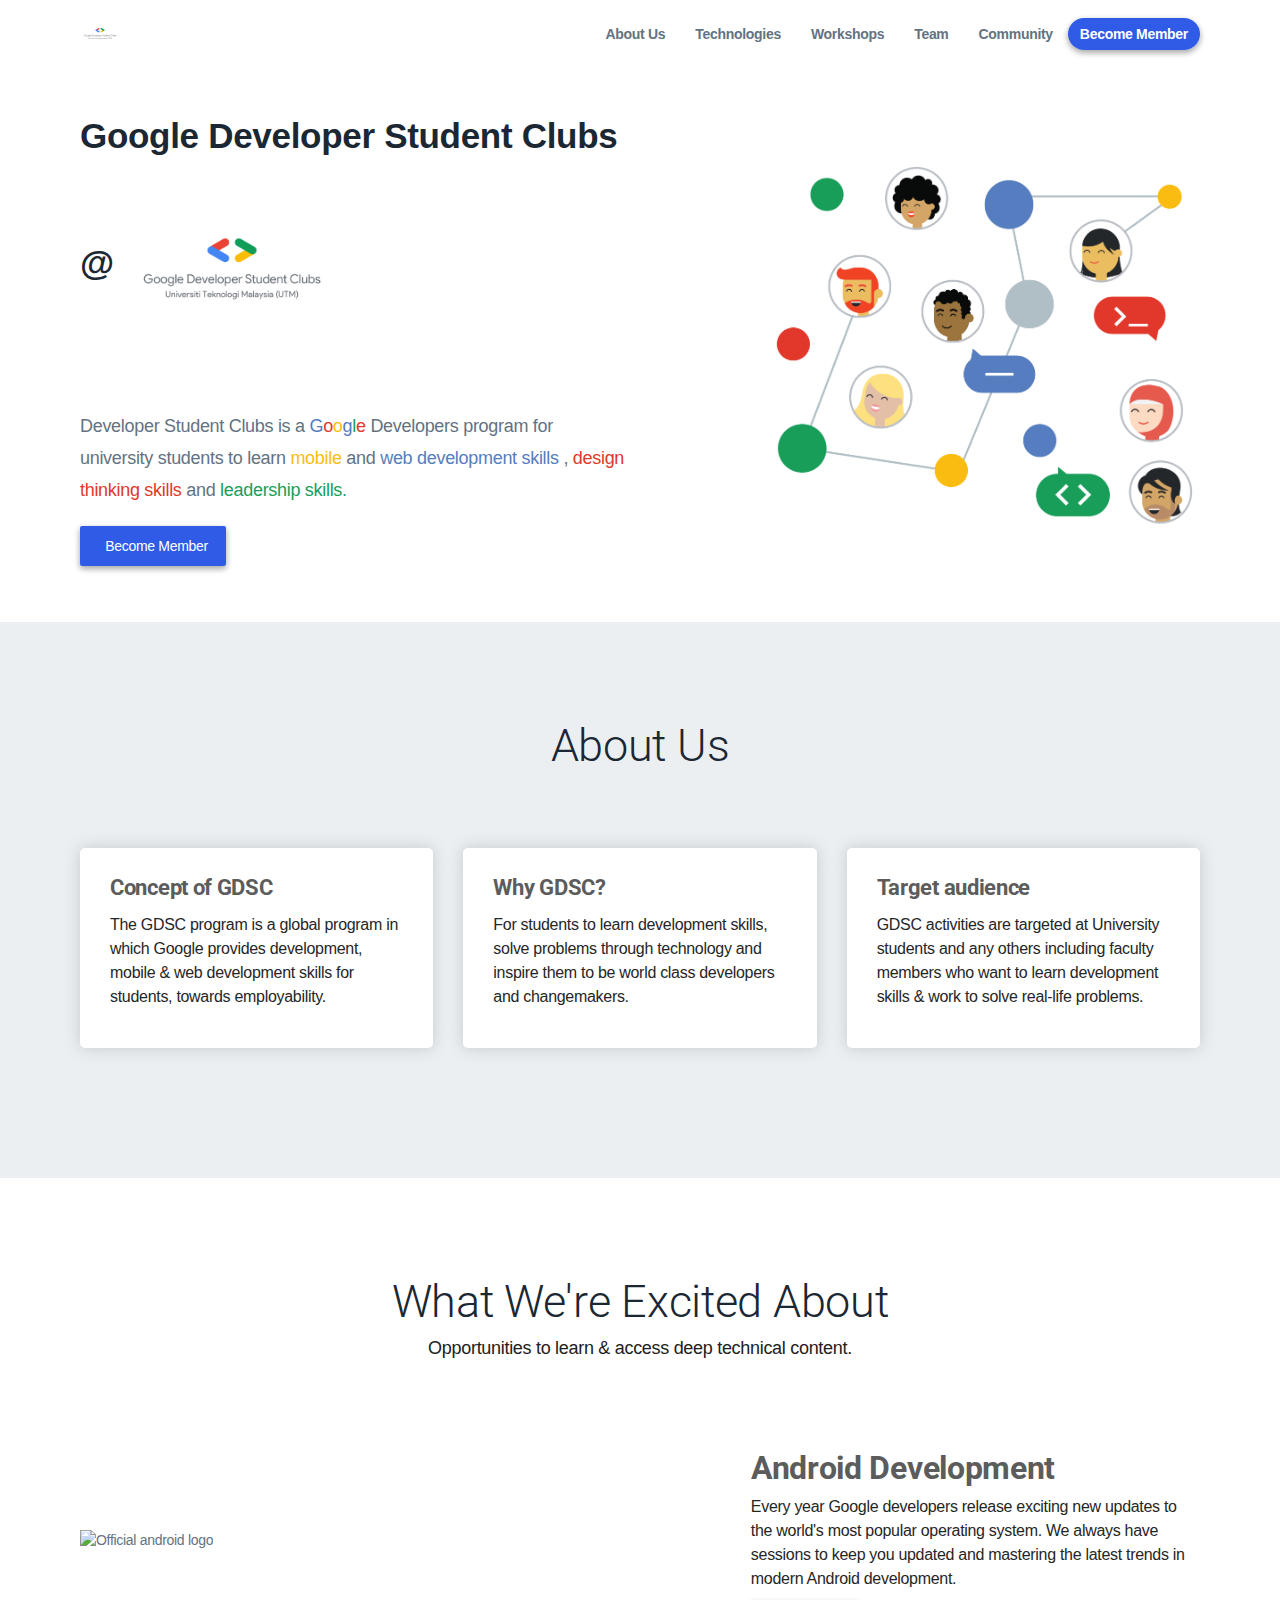
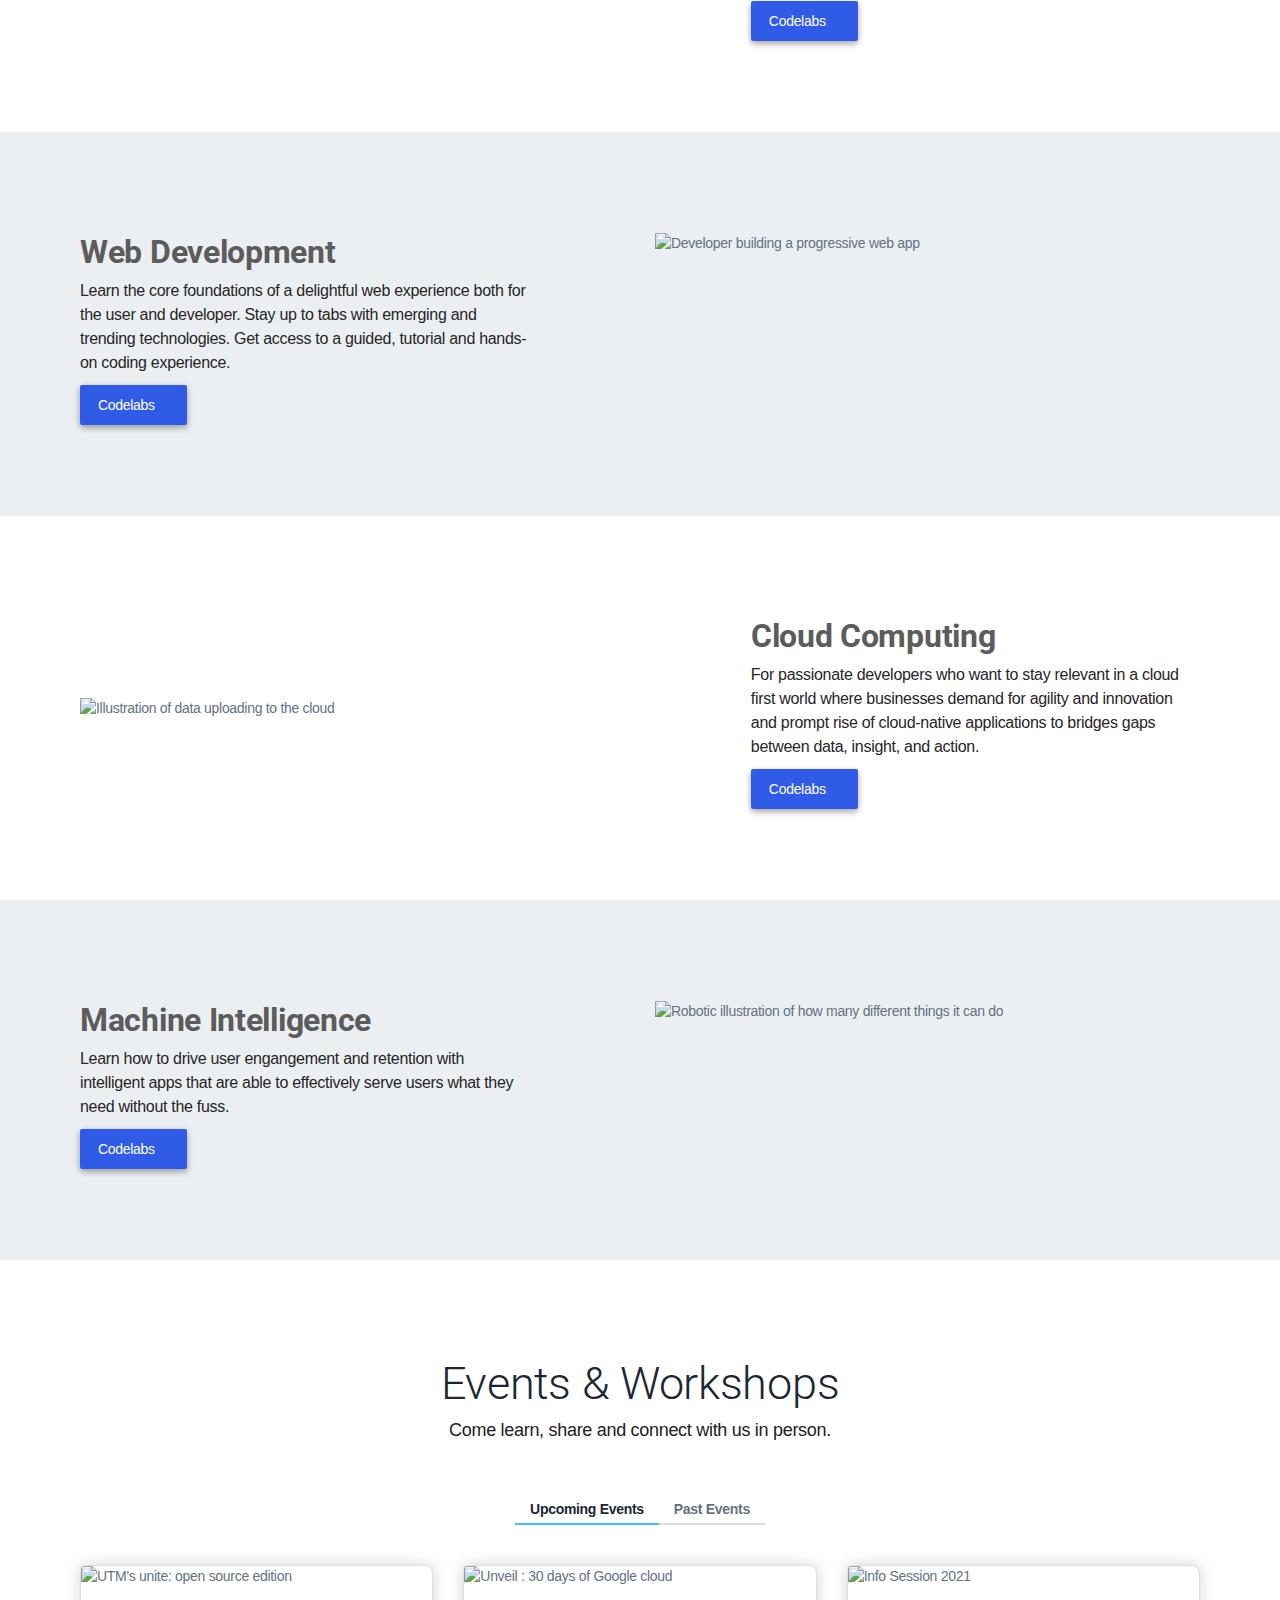
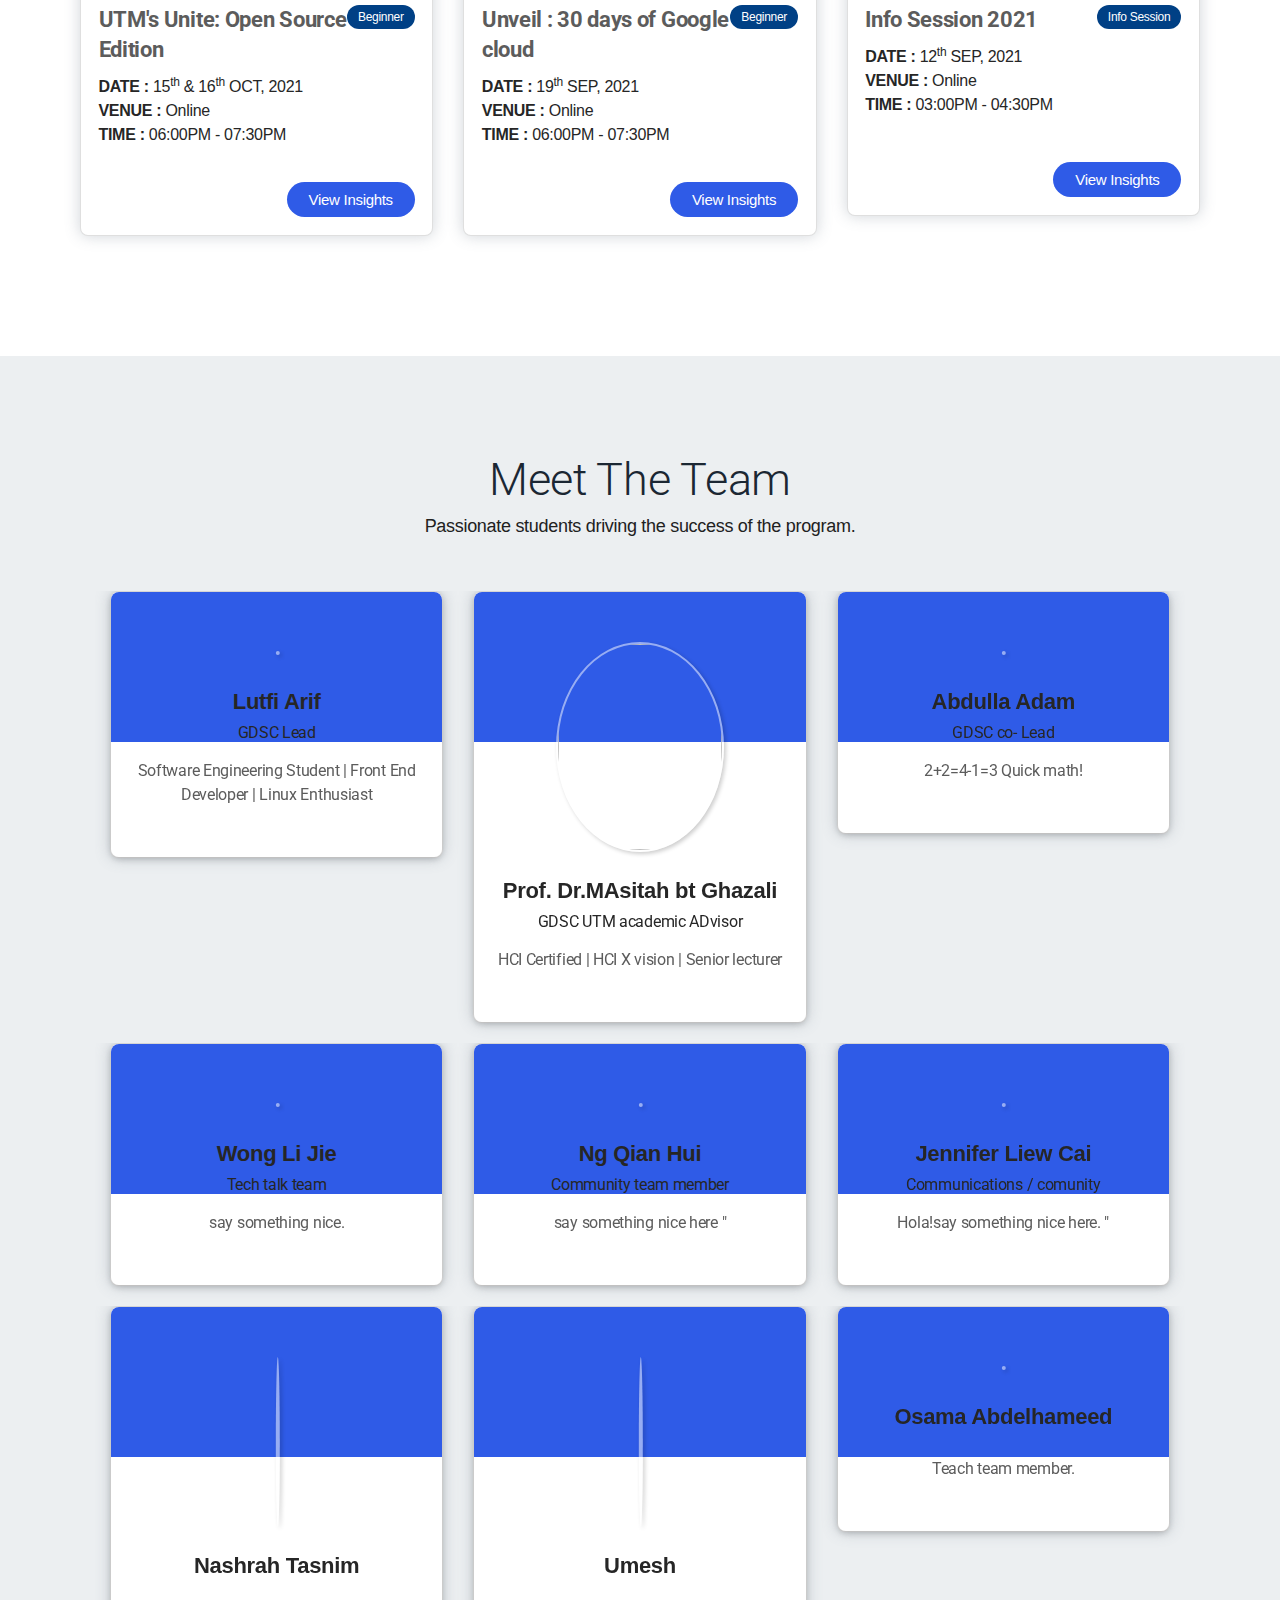
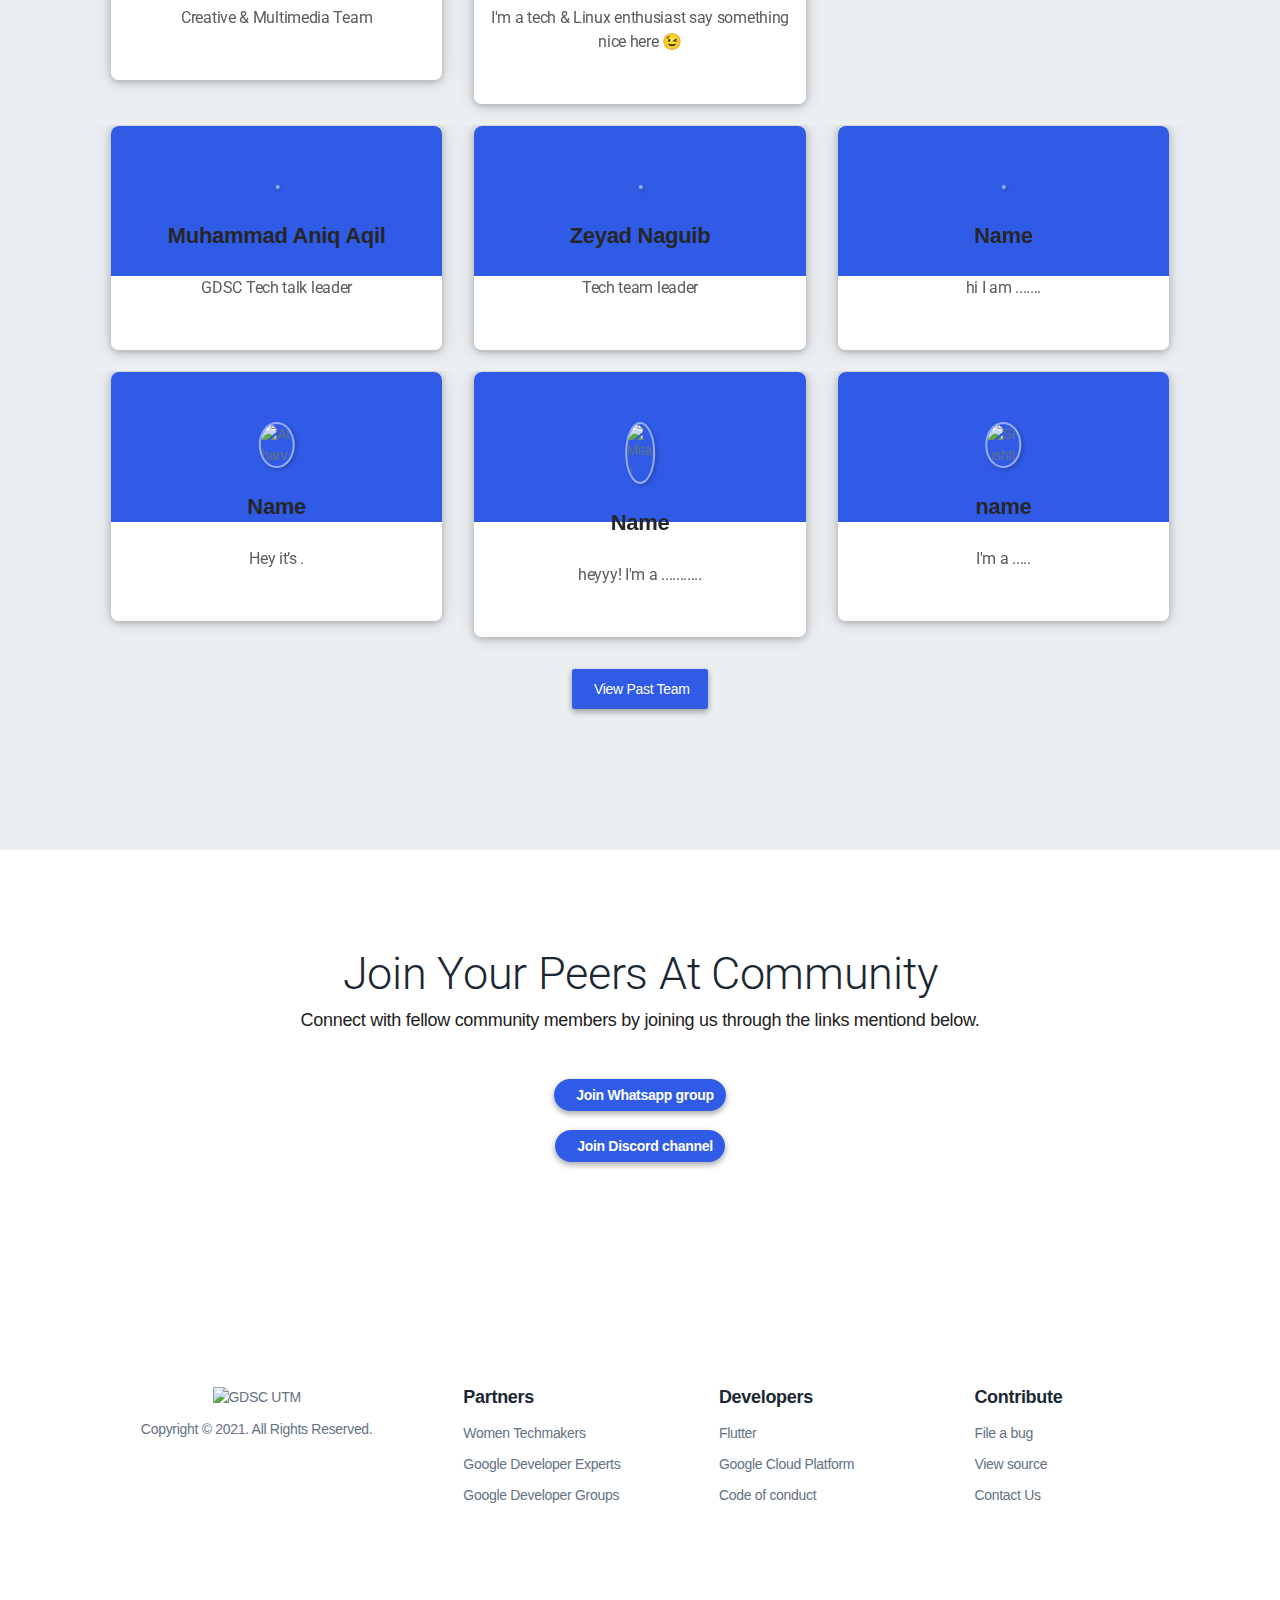
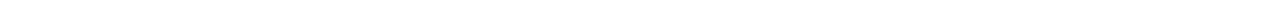
==== commit 5cf8c614: "removed MIT reference text and replaced it with UTM" ====
--- a/index.html
+++ b/index.html
@@ -286,17 +286,17 @@
 
                     <div class="col-md-4 col-12">
                         <div class="card event-card">
-                            <img class="card-img-top" data-src="images/assets/events/MIT's unite: open source edition.jpg" alt="MIT's unite: open source edition">
+                            <img class="card-img-top" data-src="images/assets/events/UTM's unite: open source edition.jpg" alt="UTM's unite: open source edition">
                             <div class="card-body">
                                 <p class="tagging intermediate float-right">Beginner</p>
-                                <h5 class="card-title">MIT's Unite: Open Source Edition</h5>
+                                <h5 class="card-title">UTM's Unite: Open Source Edition</h5>
                                 <p class="card-text">
                                     <strong>DATE :</strong> 15<sup>th</sup> & 16<sup>th</sup>  OCT, 2021 <br>
                                     <strong>VENUE :</strong> Online<br>
                                     <strong>TIME :</strong> 06:00PM - 07:30PM
                                 </p>
                                 <br>
-                                <a href="https://gdsc.community.dev/events/details/developer-student-clubs-mit-academy-of-engineering-pune-presents-mits-unite-open-source-edition/" target="_blank" class="button float-right"> View Insights</a>
+                                <a href="https://gdsc." target="_blank" class="button float-right"> View Insights</a>
                             </div>
                         </div>
                     </div>
@@ -313,7 +313,7 @@
                                     <strong>TIME :</strong> 06:00PM - 07:30PM
                                 </p>
                                 <br>
-                                <a href="https://gdsc.community.dev/events/details/developer-student-clubs-mit-academy-of-engineering-pune-presents-unveil-30-days-of-google-cloud/" target="_blank" class="button float-right"> View Insights</a>
+                                <a href="https://gdsc.community/" target="_blank" class="button float-right"> View Insights</a>
                             </div>
                         </div>
                     </div>
@@ -699,7 +699,7 @@
                                 </div>
                             </div>
                             <div class="col-sm-6">
-                                <img class="card-img-top" data-src="images/assets/events/IndiaSummit.png" alt="Event poster">
+                                <img class="card-img-top" data-src="images/assets/events/.png" alt="Event poster">
                                 </div>
                         </div>
                     </div>
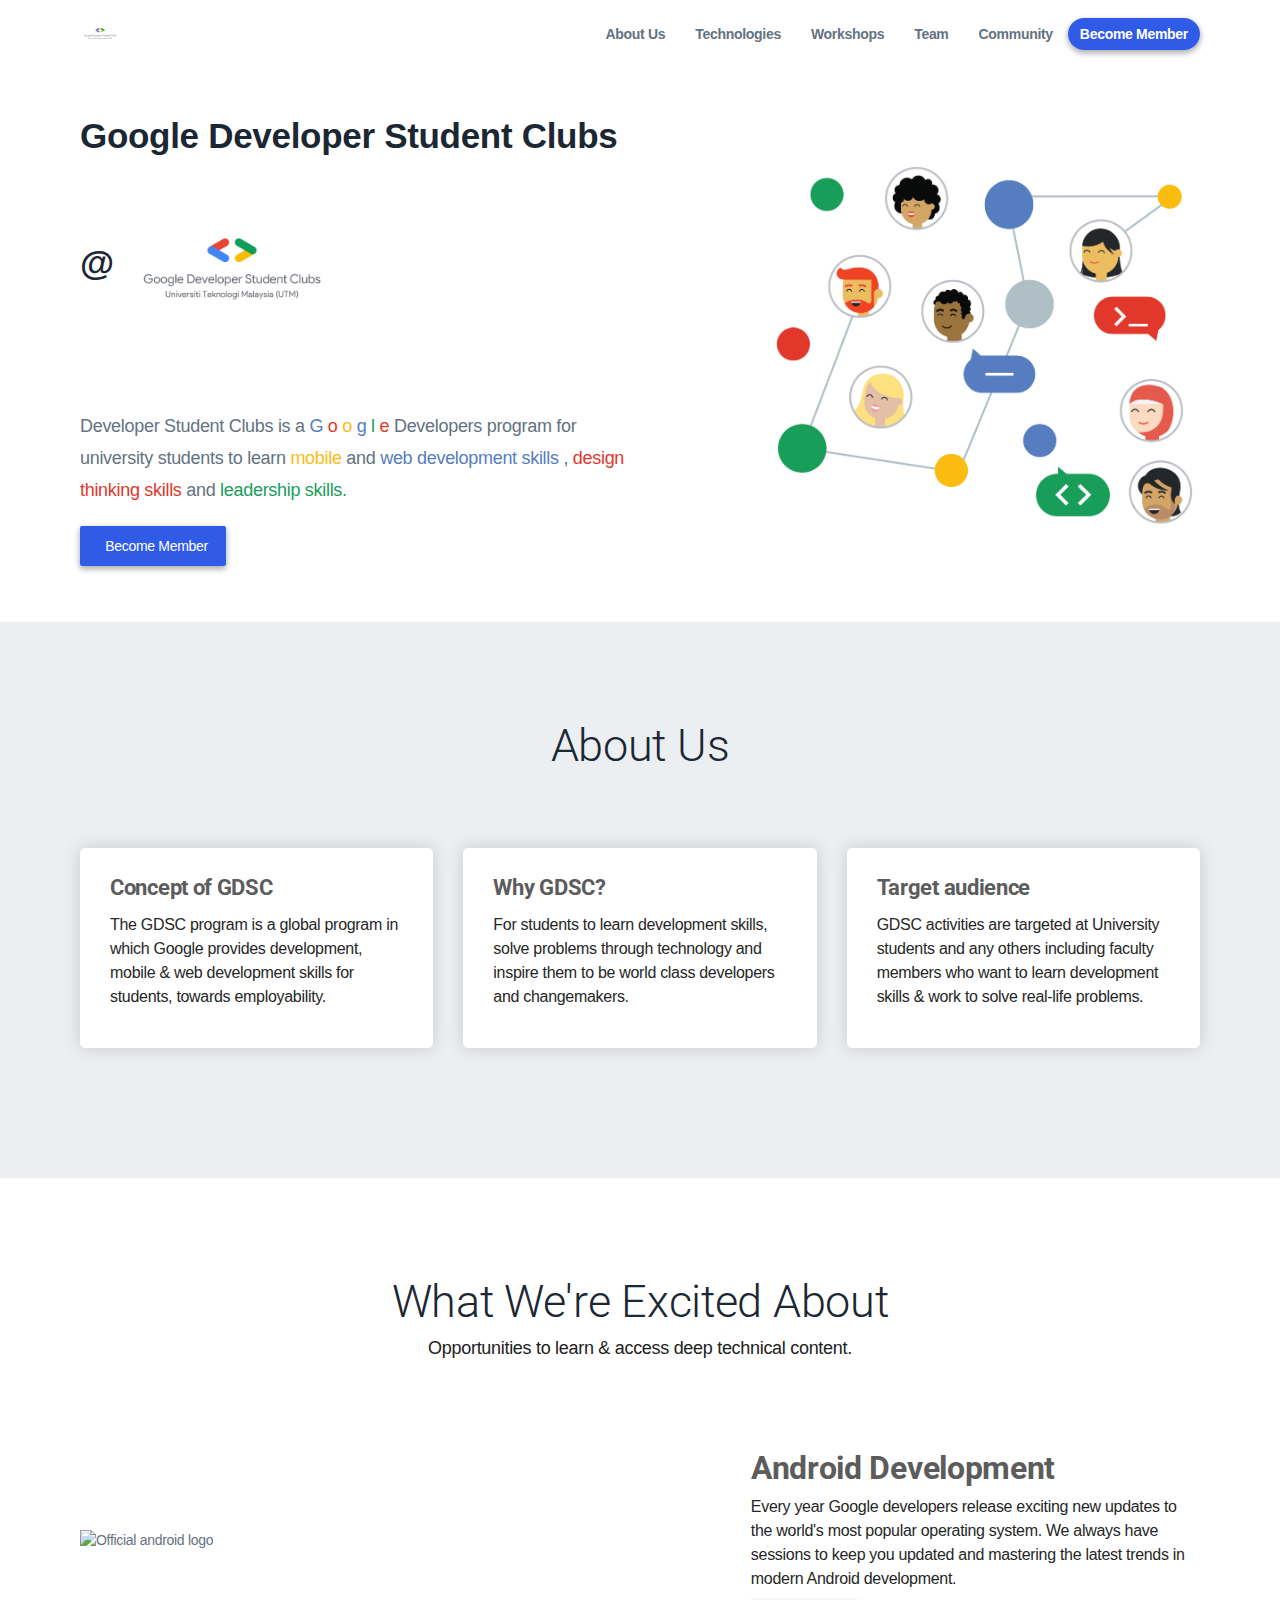
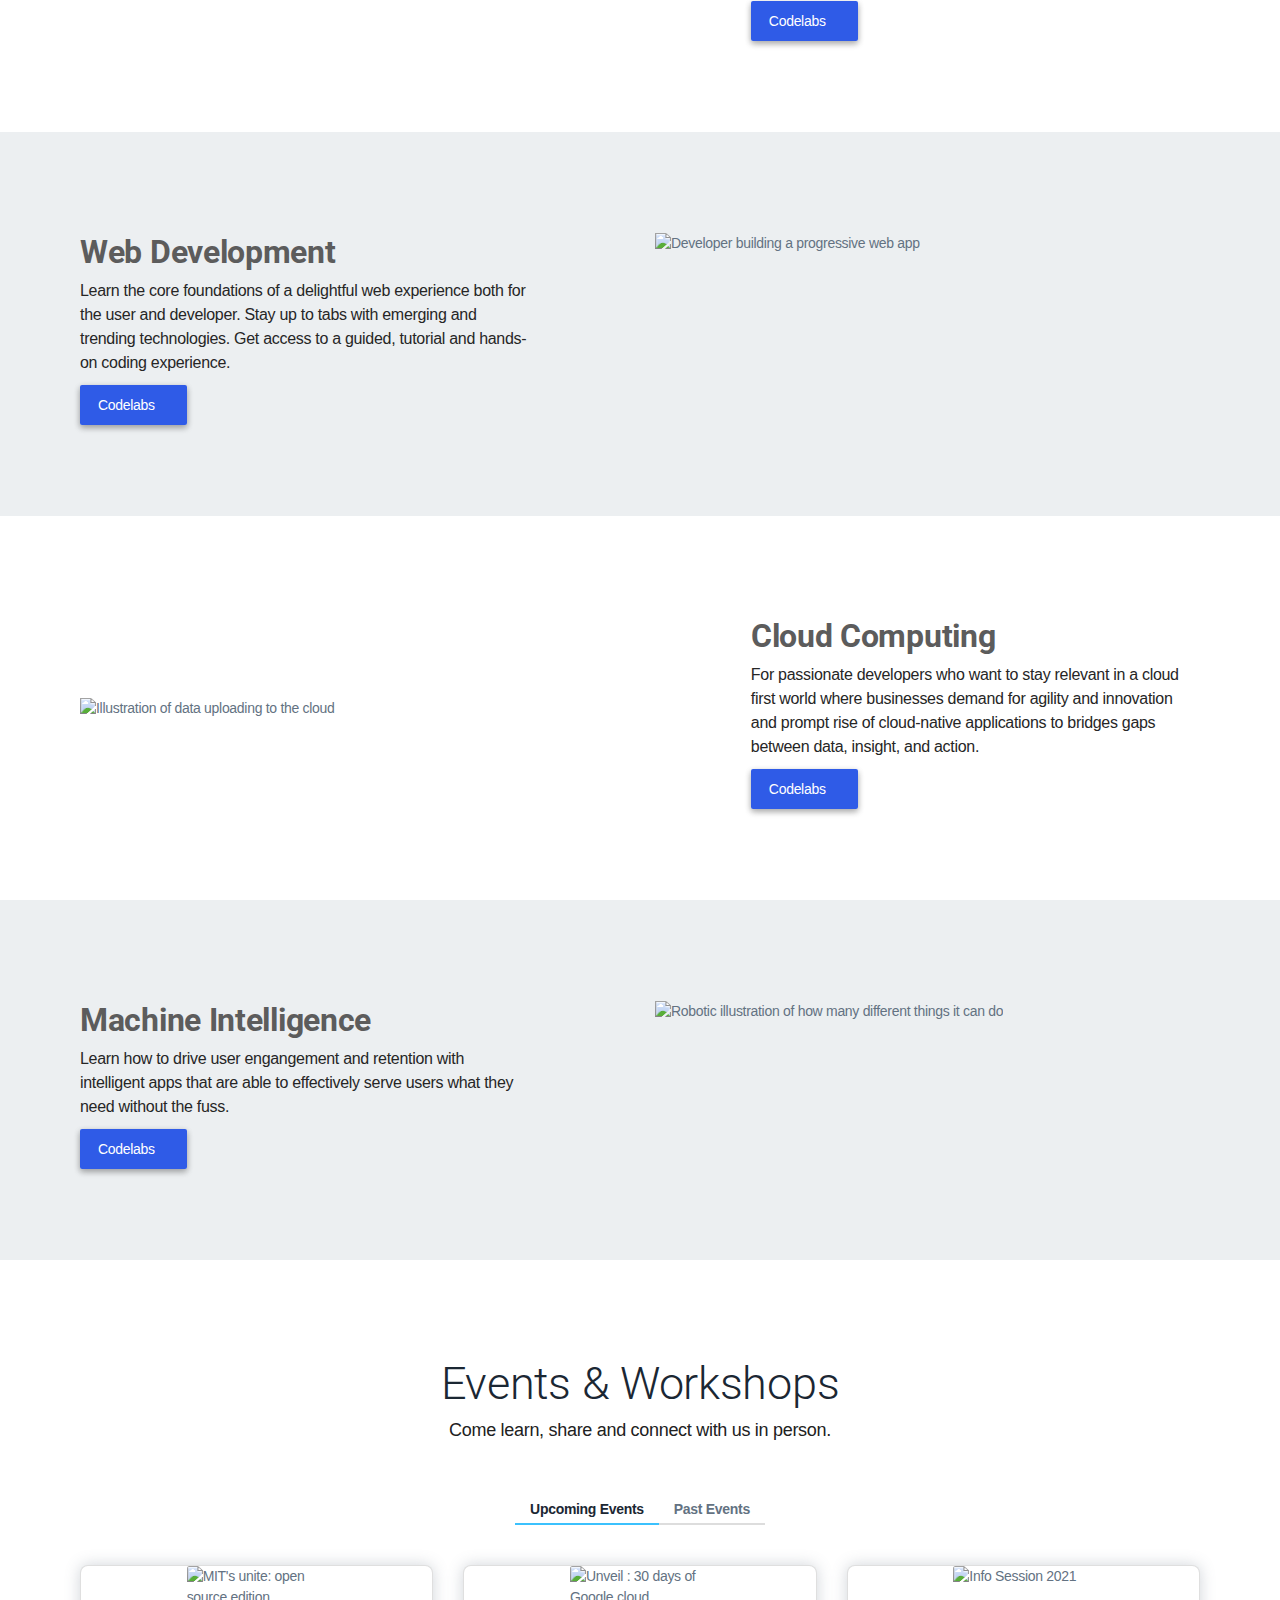
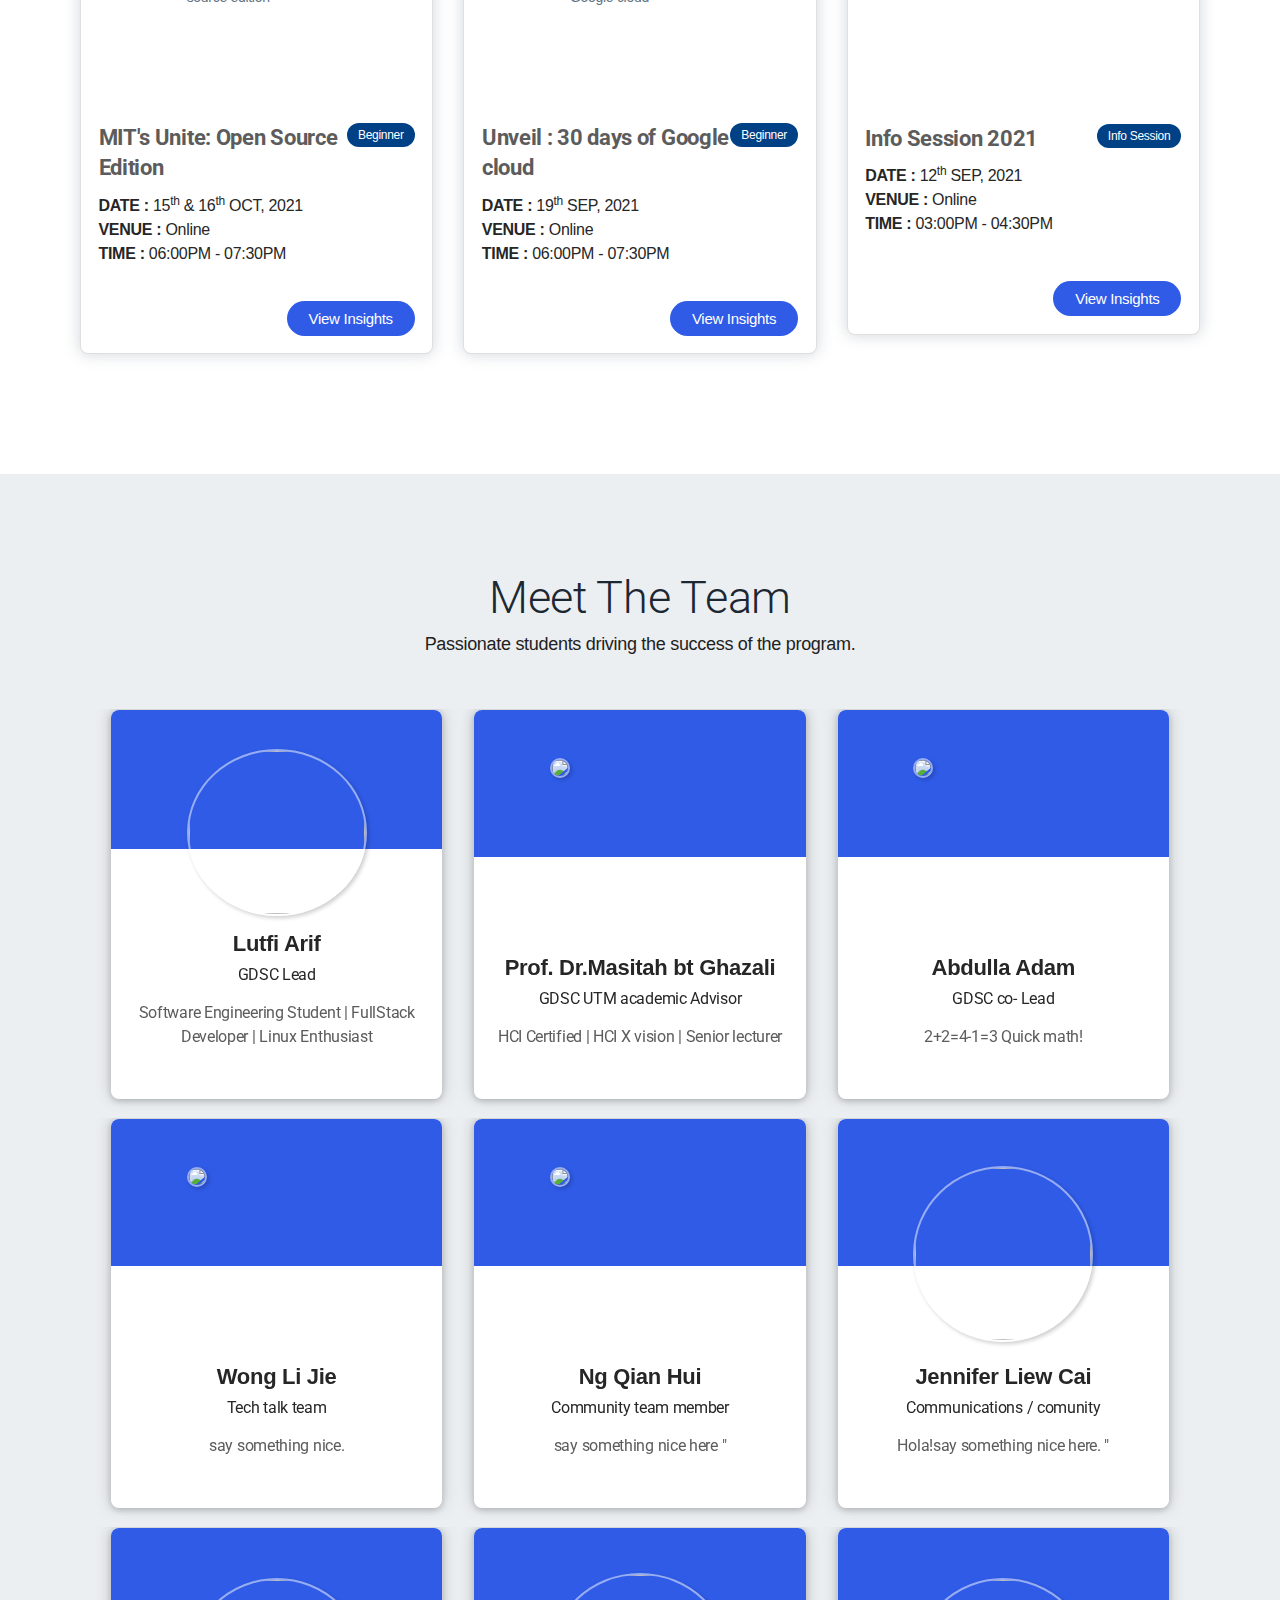
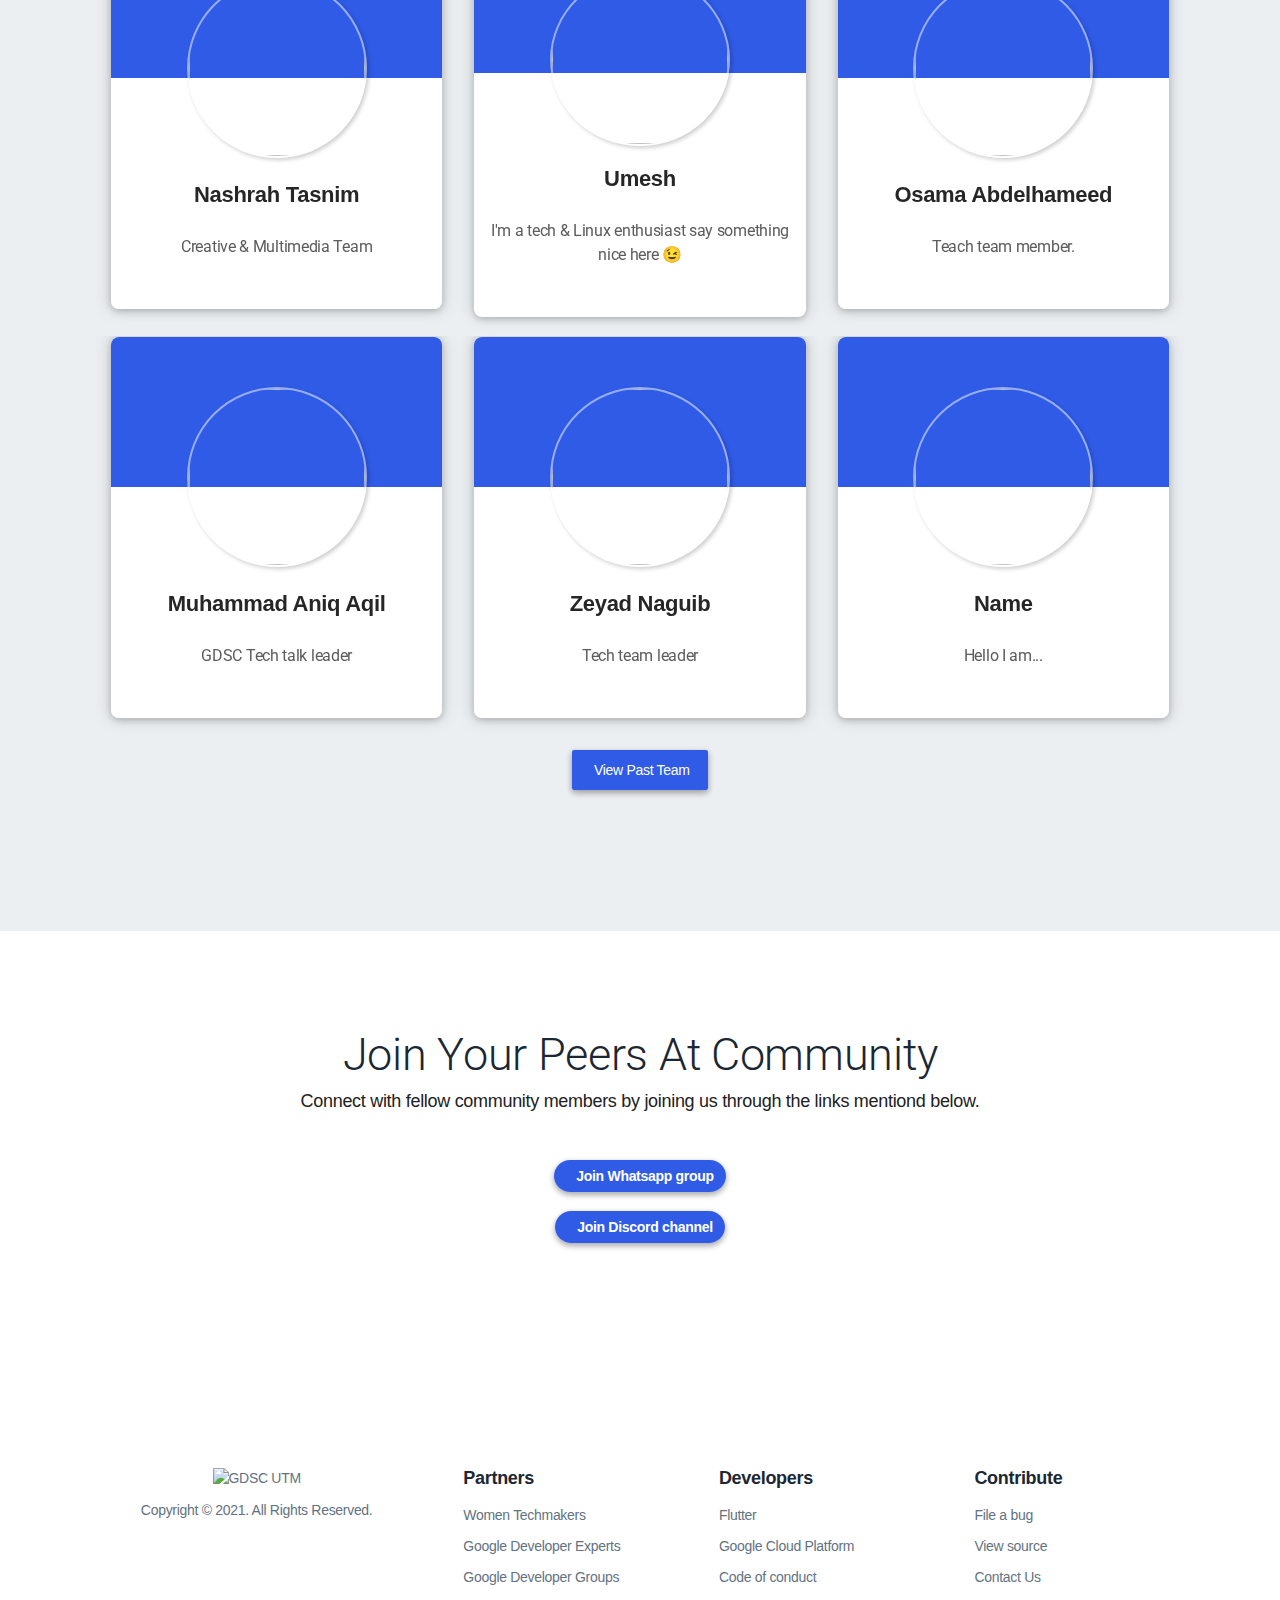
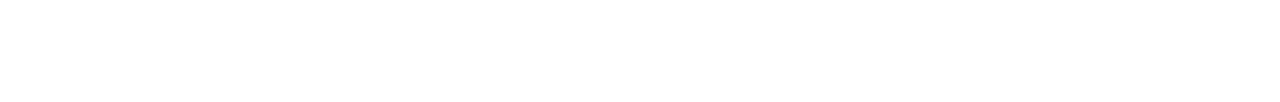
==== commit 0ce0750c: "Revert "Revert "Fix styling and add default images""" ====
--- a/index.html
+++ b/index.html
@@ -1,23 +1,22 @@
 <!DOCTYPE html>
 <html lang="en">
+
 <head>
     <meta charset="UTF-8">
     <meta http-equiv="X-UA-Compatible" content="ie=edge">
     <title>GDSC - UTM-MY</title>
     <meta name="viewport" content="width=device-width, initial-scale=1.0">
-    <meta name="author" content="GDSC UTM MY"/>
-    <meta name="description"
-          content="Google Developer Student Clubs (GDSC) is a Google Developers program for university students to learn mobile and web development skills.">
-    <meta name="keywords"
-          content="dsc, UTM, google developers, GDSC UTM"/>
-    <meta property="og:image" content="images/assets/logo.png">       
+    <meta name="author" content="GDSC UTM MY" />
+    <meta name="description" content="Google Developer Student Clubs (GDSC) is a Google Developers program for university students to learn mobile and web development skills.">
+    <meta name="keywords" content="dsc, UTM, google developers, GDSC UTM" />
+    <meta property="og:image" content="images/assets/logo.png">
     <link href="css/ionicons.min.css" rel="stylesheet">
     <link rel="manifest" href="manifest.json">
-    <meta name="theme-color" content="#2F5BE7"/>
+    <meta name="theme-color" content="#2F5BE7" />
     <link rel="apple-touch-icon" sizes="144x144" href="images/favicon/apple-touch-icon.png">
     <link rel="icon" type="image/png" sizes="32x32" href="images/favicon/favicon-32.png">
     <link rel="icon" type="image/png" sizes="16x16" href="images/favicon/favicon-16.png">
-    <link rel="manifest" href="manifest.json"/>
+    <link rel="manifest" href="manifest.json" />
     <link rel="mask-icon" href="/images/safari-pinned-tab.svg" color="#00a300">
     <link rel="shortcut icon" href="/images/favicon.ico">
     <meta name="msapplication-TileColor" content="#2d89ef">
@@ -34,22 +33,20 @@
     <link rel="stylesheet" href="css/responsive.css">
 
 
-    
-<!--ChatBot-->
-<!-- <script async>(function(w, d) { w.CollectId = "5e8cd6607a347f20caa8775f"; var h = d.head || d.getElementsByTagName("head")[0]; var s = d.createElement("script"); s.setAttribute("type", "text/javascript"); s.setAttribute("src", "https://collectcdn.com/launcher.js"); h.appendChild(s); })(window, document);</script> -->
+
+    <!--ChatBot-->
+    <!-- <script async>(function(w, d) { w.CollectId = "5e8cd6607a347f20caa8775f"; var h = d.head || d.getElementsByTagName("head")[0]; var s = d.createElement("script"); s.setAttribute("type", "text/javascript"); s.setAttribute("src", "https://collectcdn.com/launcher.js"); h.appendChild(s); })(window, document);</script> -->
 
 
 </head>
 
 <body class="x-hidden has-sticky-header">
-<nav class="navbar navbar-expand-lg fixed-top custom-menu custom-menu__light">
-    <div class="container">
-        <a class="navbar-brand nav-logo" style="color: #606060" href="index.html">
-            <img id="logo_img" data-src="images/GDSC_UTM_Logo.png" height="40" class ="nav-logo" alt="GDSC-UTM logo">
-        </a>
-        <button class="navbar-toggler" type="button" data-toggle="collapse" data-target="#navbarSupportedContent"
-                aria-controls="navbarSupportedContent"
-                aria-expanded="false" aria-label="Toggle navigation">
+    <nav class="navbar navbar-expand-lg fixed-top custom-menu custom-menu__light">
+        <div class="container">
+            <a class="navbar-brand nav-logo" style="color: #606060" href="index.html">
+                <img id="logo_img" data-src="images/GDSC_UTM_Logo.png" height="40" class="nav-logo" alt="GDSC-UTM logo">
+            </a>
+            <button class="navbar-toggler" type="button" data-toggle="collapse" data-target="#navbarSupportedContent" aria-controls="navbarSupportedContent" aria-expanded="false" aria-label="Toggle navigation">
         <span class="menu-icon__circle">
         </span>
             <span class="menu-icon">
@@ -58,199 +55,192 @@
           <span class="menu-icon__bar"></span>
         </span>
         </button>
-        <div class="collapse navbar-collapse" id="navbarSupportedContent">
-            <ul class="navbar-nav ml-lg-auto">
-                <li class="nav-item active">
-                    <a class="nav-link" href="#overview">About us
+            <div class="collapse navbar-collapse" id="navbarSupportedContent">
+                <ul class="navbar-nav ml-lg-auto">
+                    <li class="nav-item active">
+                        <a class="nav-link" href="#overview">About us
                         <span class="sr-only">(current)</span>
                     </a>
-                </li>
-                <li class="nav-item"><a href="#technologies" class="nav-link">Technologies</a></li>
-                <li class="nav-item"><a href="#workshops" class="nav-link">Workshops</a></li>
-                <li class="nav-item"><a href="#team" class="nav-link">Team</a></li>
-                <li class="nav-item"><a href="#community" class="nav-link">Community</a></li>
-            </ul>
-            <div class="custom-menu__right">
-                <a href="/apply.html" target="_blank" class="event-btn" rel="noreferrer">Become Member</a>
+                    </li>
+                    <li class="nav-item"><a href="#technologies" class="nav-link">Technologies</a></li>
+                    <li class="nav-item"><a href="#workshops" class="nav-link">Workshops</a></li>
+                    <li class="nav-item"><a href="#team" class="nav-link">Team</a></li>
+                    <li class="nav-item"><a href="#community" class="nav-link">Community</a></li>
+                </ul>
+                <div class="custom-menu__right">
+                    <a href="/apply.html" target="_blank" class="event-btn" rel="noreferrer">Become Member</a>
+                </div>
             </div>
         </div>
-    </div>
-</nav>
-
-<header id="hero" class="hero">
-    <div class="container">
-        <!-- <div class=" align-items-center text-center mb-lg-3">
+    </nav>
+
+    <header id="hero" class="hero">
+        <div class="container">
+            <!-- <div class=" align-items-center text-center mb-lg-3">
             <h3 class="hire-title">We are looking for new team members!</h3>
             <p>Join us and grow your knowledge in a peer-to-peer learning environment.</p>
             <a href="apply.html" class="hero-button d-inline-block" rel="noopener"><i class="fa fa-mouse-pointer"></i> &nbsp; Apply Now</a>
         </div> -->
-        <div class="row align-items-center">
-            <div class="col-12 col-sm-6">
-                <div class="hero-content">
-                    <div class="hero-title__group">
-                        <div class="hero-title">
-                            <h1 class="zuri"><br>Google Developer Student Clubs<br>@ <img data-src="images/GDSC_UTM_Logo.png" class="img-fluid" alt="GDSCUTM" width="40%"
-                                height="40%"></h1>
-                        </div>
-                        <div class="Hero--Subtitle">
-                            <p class="lead">Developer Student Clubs is a
-                                <first-letter>G</first-letter><third-letter>o</third-letter><second-letter>o</second-letter><first-letter>g</first-letter><forth-letter>l</forth-letter><third-letter>e</third-letter>
-                                    Developers program for university students to learn<second-letter> mobile </second-letter> and
-                                <first-letter>web development skills</first-letter> , <third-letter>design thinking skills</third-letter>
-                                and     <forth-letter>leadership skills.</forth-letter>
-                            </p>
-                        </div>
-                    </div>
-                     <a href="https://dsc.community.dev/our address here" class="hero-button" target="_blank" rel="noopener"><i class="fab fa-meetup"></i> &nbsp; Become Member</a> 
-                </div>
-            </div>
-            <div class="col-12 col-sm-5 ml-auto">
-                <div class="hero-figure">
-                    <img data-src="images/assets/diversity.png" class="img-fluid w-100"
-                         alt="Illustration of diversity in a developer community">
+            <div class="row align-items-center">
+                <div class="col-12 col-sm-6">
+                    <div class="hero-content">
+                        <div class="hero-title__group">
+                            <div class="hero-title">
+                                <h1 class="zuri"><br>Google Developer Student Clubs<br>@ <img data-src="images/GDSC_UTM_Logo.png" class="img-fluid" alt="GDSCUTM" width="40%" height="40%"></h1>
+                            </div>
+                            <div class="Hero--Subtitle">
+                                <p class="lead">Developer Student Clubs is a
+                                    <first-letter>G</first-letter>
+                                    <third-letter>o</third-letter>
+                                    <second-letter>o</second-letter>
+                                    <first-letter>g</first-letter>
+                                    <forth-letter>l</forth-letter>
+                                    <third-letter>e</third-letter>
+                                    Developers program for university students to learn
+                                    <second-letter> mobile </second-letter> and
+                                    <first-letter>web development skills</first-letter> ,
+                                    <third-letter>design thinking skills</third-letter>
+                                    and
+                                    <forth-letter>leadership skills.</forth-letter>
+                                </p>
+                            </div>
+                        </div>
+                        <a href="https://dsc.community.dev/our address here" class="hero-button" target="_blank" rel="noopener"><i class="fab fa-meetup"></i> &nbsp; Become Member</a>
+                    </div>
+                </div>
+                <div class="col-12 col-sm-5 ml-auto">
+                    <div class="hero-figure">
+                        <img data-src="images/assets/diversity.png" class="img-fluid w-100" alt="Illustration of diversity in a developer community">
+                    </div>
                 </div>
             </div>
         </div>
-    </div>
-</header>
-
-<section id="overview" class="section-spacer bg-very__gray">
-    <div class="container">
+    </header>
+
+    <section id="overview" class="section-spacer bg-very__gray">
+        <div class="container">
             <header class="section-header text-center">
-                    <h2 class="section-title">About us</h2>
-                    <br>
-                </header>
-        <div class="row">
-            <div class="col-md-4 col-12">
-                <div class="feature-card">
-                    <div class="feature-card__body">
-                        <i class="fas fa-rocket ghost-blue"></i>
-                        <h4 class="feature-title">Concept of GDSC</h4>
-                        <p>The GDSC program is a global program in which Google provides development, mobile & web development skills for students, towards employability.
-                        </p>
-                    </div>
-                </div>
-            </div>
-            <div class="col-md-4 col-12">
-                <div class="feature-card">
-                    <div class="feature-card__body">
-                        <i class="fas fa-lightbulb ghost-green"></i>
-                        <h4 class="feature-title">Why GDSC?</h4>
-                        <p>For students to learn development skills, solve problems through technology
-                         and inspire them to be world class developers and changemakers.
-                        </p>
-                    </div>
-                </div>
-            </div>
-            <div class="col-md-4 col-12">
-                <div class="feature-card m-0">
-                    <div class="feature-card__body">
-                        <i class="fas fa-users ghost-red"></i>
-                        <h4 class="feature-title">Target audience</h4>
-                        <p>GDSC activities are targeted at University students and any others
-                            including faculty members who want to learn development skills &amp; work to solve real-life problems.</p>
+                <h2 class="section-title">About us</h2>
+                <br>
+            </header>
+            <div class="row">
+                <div class="col-md-4 col-12">
+                    <div class="feature-card">
+                        <div class="feature-card__body">
+                            <i class="fas fa-rocket ghost-blue"></i>
+                            <h4 class="feature-title">Concept of GDSC</h4>
+                            <p>The GDSC program is a global program in which Google provides development, mobile & web development skills for students, towards employability.
+                            </p>
+                        </div>
+                    </div>
+                </div>
+                <div class="col-md-4 col-12">
+                    <div class="feature-card">
+                        <div class="feature-card__body">
+                            <i class="fas fa-lightbulb ghost-green"></i>
+                            <h4 class="feature-title">Why GDSC?</h4>
+                            <p>For students to learn development skills, solve problems through technology and inspire them to be world class developers and changemakers.
+                            </p>
+                        </div>
+                    </div>
+                </div>
+                <div class="col-md-4 col-12">
+                    <div class="feature-card m-0">
+                        <div class="feature-card__body">
+                            <i class="fas fa-users ghost-red"></i>
+                            <h4 class="feature-title">Target audience</h4>
+                            <p>GDSC activities are targeted at University students and any others including faculty members who want to learn development skills &amp; work to solve real-life problems.</p>
+                        </div>
                     </div>
                 </div>
             </div>
         </div>
-    </div>
-</section>
-
-<section id="technologies" class="section-spacer">
-    <div class="container">
-        <header class="section-header text-center">
-            <h2 class="section-title">What we're excited about</h2>
-            <p class="section-subtitle">Opportunities to learn & access deep technical content.</p>
-            <br>
-        </header>
-        <div class="row align-items-center">
-            <div class="col-sm-6">
-                <div class="feature-list-image">
-                    <img data-src="images/assets/technologies/android.png" class="img-fluid" alt="Official android logo" width="100%"
-                         height="50%">
-                </div>
-            </div>
-            <div class="col-sm-5 ml-auto">
-                <div class="feature-list-wrapper">
-                    <div class="content-header">
-                        <h2 class="content-title">Android Development</h2>
-                        <p>Every year Google developers release exciting new updates to the world's most popular
-                            operating system.
-                            We always have sessions to keep you updated and mastering the latest trends in modern
-                            Android development.</p>
-                    </div>
-                    <a href="https://codelabs.developers.google.com/?cat=Android" class="hero-button" target="_blank" rel="noreferrer">Codelabs &nbsp; &nbsp;<i class="fas fa-external-link-alt"></i></a>
+    </section>
+
+    <section id="technologies" class="section-spacer">
+        <div class="container">
+            <header class="section-header text-center">
+                <h2 class="section-title">What we're excited about</h2>
+                <p class="section-subtitle">Opportunities to learn & access deep technical content.</p>
+                <br>
+            </header>
+            <div class="row align-items-center">
+                <div class="col-sm-6">
+                    <div class="feature-list-image">
+                        <img data-src="images/assets/technologies/android.png" class="img-fluid" alt="Official android logo" width="100%" height="50%">
+                    </div>
+                </div>
+                <div class="col-sm-5 ml-auto">
+                    <div class="feature-list-wrapper">
+                        <div class="content-header">
+                            <h2 class="content-title">Android Development</h2>
+                            <p>Every year Google developers release exciting new updates to the world's most popular operating system. We always have sessions to keep you updated and mastering the latest trends in modern Android development.</p>
+                        </div>
+                        <a href="https://codelabs.developers.google.com/?cat=Android" class="hero-button" target="_blank" rel="noreferrer">Codelabs &nbsp; &nbsp;<i class="fas fa-external-link-alt"></i></a>
+                    </div>
                 </div>
             </div>
         </div>
-    </div>
-</section>
-<section class="section-spacer bg-very__gray">
-    <div class="container">
-        <div class="row flex-column-reverse flex-sm-row align-items-cengit ter">
-            <div class="col-sm-5 mr-auto">
-                <div class="feature-list-wrapper">
-                    <div class="content-header">
-                        <h2 class="content-title">Web Development</h2>
-                        <p>Learn the core foundations of a delightful web experience both for the user and developer.
-                            Stay up to tabs
-                            with emerging and trending technologies. Get access to a guided, tutorial and hands-on
-                            coding experience.
-                        </p>
-                    </div>
-                    <a href="https://codelabs.developers.google.com/?cat=Web" class="hero-button" target="_blank" rel="noreferrer">Codelabs &nbsp; &nbsp;<i class="fas fa-external-link-alt"></i></a>
-                </div>
-            </div>
-            <div class="col-sm-6">
-                <div class="feature-list-image">
-                    <img data-src="images/assets/technologies/web.png" alt="Developer building a progressive web app" class="img-fluid" height="60%"
-                         width="90%">
+    </section>
+    <section class="section-spacer bg-very__gray">
+        <div class="container">
+            <div class="row flex-column-reverse flex-sm-row align-items-cengit ter">
+                <div class="col-sm-5 mr-auto">
+                    <div class="feature-list-wrapper">
+                        <div class="content-header">
+                            <h2 class="content-title">Web Development</h2>
+                            <p>Learn the core foundations of a delightful web experience both for the user and developer. Stay up to tabs with emerging and trending technologies. Get access to a guided, tutorial and hands-on coding experience.
+                            </p>
+                        </div>
+                        <a href="https://codelabs.developers.google.com/?cat=Web" class="hero-button" target="_blank" rel="noreferrer">Codelabs &nbsp; &nbsp;<i class="fas fa-external-link-alt"></i></a>
+                    </div>
+                </div>
+                <div class="col-sm-6">
+                    <div class="feature-list-image">
+                        <img data-src="images/assets/technologies/web.png" alt="Developer building a progressive web app" class="img-fluid" height="60%" width="90%">
+                    </div>
                 </div>
             </div>
         </div>
-    </div>
-</section>
-<section id="hip" class="section-spacer">
-    <div class="container">
-        <div class="row align-items-center">
-            <div class="col-sm-6">
-                <div class="feature-list-image">
-                    <img data-src="images/assets/technologies/cloud.png" class="img-fluid" alt="Illustration of data uploading to the cloud" width="90%">
-                </div>
-            </div>
-            <div class="col-sm-5 ml-auto">
-                <div class="feature-list-wrapper">
-                    <div class="content-header">
-                        <h2 class="content-title">Cloud Computing</h2>
-                        <p>For passionate developers who want to stay relevant in a cloud first world where businesses demand for agility and
-                            innovation and prompt rise of cloud-native applications to
-                            bridges gaps between data, insight, and action.</p>
-                    </div>
-                    <a href="https://codelabs.developers.google.com/?cat=Cloud"  class="hero-button" target="_blank" rel="noreferrer">Codelabs &nbsp; &nbsp;<i class="fas fa-external-link-alt"></i></a>
+    </section>
+    <section id="hip" class="section-spacer">
+        <div class="container">
+            <div class="row align-items-center">
+                <div class="col-sm-6">
+                    <div class="feature-list-image">
+                        <img data-src="images/assets/technologies/cloud.png" class="img-fluid" alt="Illustration of data uploading to the cloud" width="90%">
+                    </div>
+                </div>
+                <div class="col-sm-5 ml-auto">
+                    <div class="feature-list-wrapper">
+                        <div class="content-header">
+                            <h2 class="content-title">Cloud Computing</h2>
+                            <p>For passionate developers who want to stay relevant in a cloud first world where businesses demand for agility and innovation and prompt rise of cloud-native applications to bridges gaps between data, insight, and action.</p>
+                        </div>
+                        <a href="https://codelabs.developers.google.com/?cat=Cloud" class="hero-button" target="_blank" rel="noreferrer">Codelabs &nbsp; &nbsp;<i class="fas fa-external-link-alt"></i></a>
+                    </div>
                 </div>
             </div>
         </div>
-    </div>
-</section>
-
-<section class="section-spacer bg-very__gray">
-    <div class="container">
-        <div class="row flex-column-reverse flex-sm-row align-items-cengit ter">
-            <div class="col-sm-5 mr-auto">
-                <div class="feature-list-wrapper">
-                    <div class="content-header">
-                        <h2 class="content-title">Machine Intelligence</h2>
-                        <p>Learn how to drive user engangement and retention with intelligent apps that are able to
-                            effectively serve users what they need without the fuss.
-                        </p>
-                    </div>
-                    <a href="https://codelabs.developers.google.com/?cat=TensorFlow"  class="hero-button" target="_blank" rel="noreferrer">Codelabs &nbsp; &nbsp;<i class="fas fa-external-link-alt"></i></a>
-                </div>
-            </div>
-            <div class="col-sm-6">
-                <div class="feature-list-image">
-                    <img data-src="images/assets/technologies/mi.png" class="img-fluid" alt="Robotic illustration of how many different things it can do" height="60%"
-                         width="90%">
+    </section>
+
+    <section class="section-spacer bg-very__gray">
+        <div class="container">
+            <div class="row flex-column-reverse flex-sm-row align-items-cengit ter">
+                <div class="col-sm-5 mr-auto">
+                    <div class="feature-list-wrapper">
+                        <div class="content-header">
+                            <h2 class="content-title">Machine Intelligence</h2>
+                            <p>Learn how to drive user engangement and retention with intelligent apps that are able to effectively serve users what they need without the fuss.
+                            </p>
+                        </div>
+                        <a href="https://codelabs.developers.google.com/?cat=TensorFlow" class="hero-button" target="_blank" rel="noreferrer">Codelabs &nbsp; &nbsp;<i class="fas fa-external-link-alt"></i></a>
+                    </div>
+                </div>
+                <div class="col-sm-6">
+                    <div class="feature-list-image">
+                        <img data-src="images/assets/technologies/mi.png" class="img-fluid" alt="Robotic illustration of how many different things it can do" height="60%" width="90%">
+                    </div>
                 </div>
             </div>
         </div>
@@ -277,33 +267,33 @@
             </ul>
         </div>
         <div class="tab-content">
-            
-            
-                   
+
+
+
             <div class="tab-pane active" id="upcoming" role="tabpanel" aria-labelledby="upcoming">
                 <!--Upcoming events-->
                 <div class="row">
 
                     <div class="col-md-4 col-12">
                         <div class="card event-card">
-                            <img class="card-img-top" data-src="images/assets/events/UTM's unite: open source edition.jpg" alt="UTM's unite: open source edition">
+                            <img class="card-img-top" data-src="images/GDSC_UTM_Logo.png" alt="MIT's unite: open source edition">
                             <div class="card-body">
                                 <p class="tagging intermediate float-right">Beginner</p>
-                                <h5 class="card-title">UTM's Unite: Open Source Edition</h5>
+                                <h5 class="card-title">MIT's Unite: Open Source Edition</h5>
                                 <p class="card-text">
-                                    <strong>DATE :</strong> 15<sup>th</sup> & 16<sup>th</sup>  OCT, 2021 <br>
+                                    <strong>DATE :</strong> 15<sup>th</sup> & 16<sup>th</sup> OCT, 2021 <br>
                                     <strong>VENUE :</strong> Online<br>
                                     <strong>TIME :</strong> 06:00PM - 07:30PM
                                 </p>
                                 <br>
-                                <a href="https://gdsc." target="_blank" class="button float-right"> View Insights</a>
+                                <a href="https://gdsc.community.dev/events/details/developer-student-clubs-mit-academy-of-engineering-pune-presents-mits-unite-open-source-edition/" target="_blank" class="button float-right"> View Insights</a>
                             </div>
                         </div>
                     </div>
 
                     <div class="col-md-4 col-12">
                         <div class="card event-card">
-                            <img class="card-img-top" data-src="images/assets/events/30Days2021.png" alt="Unveil : 30 days of Google cloud">
+                            <img class="card-img-top" data-src="images/GDSC_UTM_Logo.png" alt="Unveil : 30 days of Google cloud">
                             <div class="card-body">
                                 <p class="tagging intermediate float-right">Beginner</p>
                                 <h5 class="card-title">Unveil : 30 days of Google cloud </h5>
@@ -313,7 +303,7 @@
                                     <strong>TIME :</strong> 06:00PM - 07:30PM
                                 </p>
                                 <br>
-                                <a href="https://gdsc.community/" target="_blank" class="button float-right"> View Insights</a>
+                                <a href="https://gdsc.community.dev/events/details/developer-student-clubs-mit-academy-of-engineering-pune-presents-unveil-30-days-of-google-cloud/" target="_blank" class="button float-right"> View Insights</a>
                             </div>
                         </div>
                     </div>
@@ -321,7 +311,7 @@
 
                     <div class="col-md-4 col-12">
                         <div class="card event-card">
-                            <img class="card-img-top" data-src="images/assets/events/InfoSession2021.png" alt="Info Session 2021">
+                            <img class="card-img-top" data-src="images/GDSC_UTM_Logo.png" alt="Info Session 2021">
                             <div class="card-body">
                                 <p class="tagging intermediate float-right">Info Session</p>
                                 <h5 class="card-title">Info Session 2021</h5>
@@ -336,7 +326,7 @@
                             </div>
                         </div>
                     </div>
-                    
+
 
                 </div>
             </div>
@@ -345,7 +335,7 @@
             <!--Past events-->
             <div class="tab-pane" id="past" role="tabpanel" aria-labelledby="past">
 
-                <section   class="section-spacer "> 
+                <section class="section-spacer ">
                     <div class="container">
                         <div class="row align-items-center">
                             <div class="col-sm-5 ml-auto">
@@ -356,23 +346,23 @@
                                         <hr>
                                         <h6>DATE : 16<sup>th</sup> March 2022</h6>
                                         <h6>VENUE: Online</h6>
-                                    <p>
-                                        An introductory course to 1st and 2nd year Students at UTM
-                                        <br>Where you will learn the fundamentals of web development 
-                                        <br>including vital skills such as git and site deployment.
-                                    </p>
+                                        <p>
+                                            An introductory course to 1st and 2nd year Students at UTM
+                                            <br>Where you will learn the fundamentals of web development
+                                            <br>including vital skills such as git and site deployment.
+                                        </p>
                                     </div>
                                     <a href="https://gdsc.community.dev/events/our event address here" target="_blank" class="button float-right" class="past-event" target="_blank" rel="noopener">Event Insights&nbsp;&nbsp;<i class="fas fa-camera"></i></a>
                                 </div>
                             </div>
                             <div class="col-sm-6">
-                                <img class="card-img-top" data-src="images/assets/events/Flutter_Bootcamp1603.png" alt="Event poster">
-                                </div>
+                                <img class="card-img-top" data-src="images/GDSC_UTM_Logo.png" alt="Event poster">
+                            </div>
                         </div>
                     </div>
                 </section>
-                
-                <section   class="section-spacer "> 
+
+                <section class="section-spacer ">
                     <div class="container">
                         <div class="row align-items-center">
                             <div class="col-sm-5 ml-auto">
@@ -381,23 +371,23 @@
                                         <h2 class="content-title">Tech Study Jam Session 1
                                         </h2>
                                         <h6>Facilitators : <a href="#">Name</h6>
-                                        <hr>
-                                        <h6>DATE : 24<sup>th</sup> December 2022</h6>
-                                        <h6>Online</h6>
-                                    <p>
-                                        We are coming with new topics and lots to learn and develop!
-                                        <br>The third session would be taken by a very prominent speaker - twitter tag here He is highly skilled in Kotlin and Android Studio. Currently, he is the organizer (Tag here) and software engineer another tag here. 🤩
-                                        <br>Let's dive deep and learn connecting to GitHub and much more using android! 😁
-                                    </p>
-                                    </div>
-                                    <a href="https://gdsc.community.dev/events/event here" class="past-event" target="_blank" rel="noopener">Event Insights&nbsp;&nbsp;<i class="fas fa-camera"></i></a>
-                                </div>
-                            </div>
-                            <div class="col-sm-6">
-                                <img class="card-img-top" data-src="images/assets/events/Android_Session3.png" alt="Event poster">
-                                </div>
-                        </div>
-                    </div>
+                                    <hr>
+                                    <h6>DATE : 24<sup>th</sup> December 2022</h6>
+                                    <h6>Online</h6>
+                                <p>
+                                    We are coming with new topics and lots to learn and develop!
+                                    <br>The third session would be taken by a very prominent speaker - twitter tag here He is highly skilled in Kotlin and Android Studio. Currently, he is the organizer (Tag here) and software engineer another tag here. 🤩
+                                    <br>Let's dive deep and learn connecting to GitHub and much more using android! 😁
+                                </p>
+                                </div>
+                                <a href="https://gdsc.community.dev/events/event here" class="past-event" target="_blank" rel="noopener">Event Insights&nbsp;&nbsp;<i class="fas fa-camera"></i></a>
+                                    </div>
+                                </div>
+                                <div class="col-sm-6">
+                                    <img class="card-img-top" data-src="images/assets/events/Android_Session3.png" alt="Event poster">
+                                </div>
+                            </div>
+                        </div>
                 </section>
 
                 <section class="section-spacer bg-very__gray">
@@ -409,24 +399,24 @@
                                         <h2 class="content-title">Tech Study Jam Session 2
                                         </h2>
                                         <h6>Facilitators : <a href="#">Name</h6>
-                                        <hr>
-                                        <h6>DATE : 23<sup>th</sup> December 2022</h6>
-                                        <h6>Online</h6>
-                                    <p>
-                                        Here we are ready to take the next session on basics of Kotlin and will do some fun activity in our coming session on Android Study JAMS 🤩
-                                    </p>
-                                    </div>
-                                    <a href="https://gdsc.community.dev/events/url here" class="past-event" target="_blank" rel="noopener">Event Insights&nbsp;&nbsp;<i class="fas fa-camera"></i></a>
-                                </div>
-                            </div>
-                            <div class="col-sm-6">
-                                <img class="card-img-top" data-src="images/assets/events/Android_Session2.png" alt="Event poster">
-                                </div>
-                        </div>
-                    </div>
+                                    <hr>
+                                    <h6>DATE : 23<sup>th</sup> December 2022</h6>
+                                    <h6>Online</h6>
+                                <p>
+                                    Here we are ready to take the next session on basics of Kotlin and will do some fun activity in our coming session on Android Study JAMS 🤩
+                                </p>
+                                </div>
+                                <a href="https://gdsc.community.dev/events/url here" class="past-event" target="_blank" rel="noopener">Event Insights&nbsp;&nbsp;<i class="fas fa-camera"></i></a>
+                                    </div>
+                                </div>
+                                <div class="col-sm-6">
+                                    <img class="card-img-top" data-src="images/GDSC_UTM_Logo.png" alt="Event poster">
+                                </div>
+                            </div>
+                        </div>
                 </section>
 
-                <section   class="section-spacer"> 
+                <section class="section-spacer">
                     <div class="container">
                         <div class="row align-items-center">
                             <div class="col-sm-5 ml-auto">
@@ -435,23 +425,23 @@
                                         <h2 class="content-title"> Study Jam Session 1
                                         </h2>
                                         <h6>Facilitators : <a href="#">Name</h6>
-                                        <hr>
-                                        <h6>DATE : 16<sup>th</sup> December 2022</h6>
-                                        <h6>Online</h6>
-                                    <p>
-                                        A great platform and opportunity waits for you - Android Study JAM😁
-                                        <br>Are you all ready to learn how to make an amazing app? So this is the biggest and great platform which will lead you from basics of Android Studio and Kotlin towards making a great application 🤩😊
-                                        <br>You will learn, develop and you may get an opportunity to get your application featured by Google!🤩 Isn't it amazing!!!
-                                    </p>
-                                    </div>
-                                    <a href="https://gdsc.community.dev/events/details/url here" class="past-event" target="_blank" rel="noopener">Event Insights&nbsp;&nbsp;<i class="fas fa-camera"></i></a>
-                                </div>
-                            </div>
-                            <div class="col-sm-6">
-                                <img class="card-img-top" data-src="images/assets/events/android.jpg" alt="Event poster">
-                                </div>
-                        </div>
-                    </div>
+                                    <hr>
+                                    <h6>DATE : 16<sup>th</sup> December 2022</h6>
+                                    <h6>Online</h6>
+                                <p>
+                                    A great platform and opportunity waits for you - Android Study JAM😁
+                                    <br>Are you all ready to learn how to make an amazing app? So this is the biggest and great platform which will lead you from basics of Android Studio and Kotlin towards making a great application 🤩😊
+                                    <br>You will learn, develop and you may get an opportunity to get your application featured by Google!🤩 Isn't it amazing!!!
+                                </p>
+                                </div>
+                                <a href="https://gdsc.community.dev/events/details/url here" class="past-event" target="_blank" rel="noopener">Event Insights&nbsp;&nbsp;<i class="fas fa-camera"></i></a>
+                                    </div>
+                                </div>
+                                <div class="col-sm-6">
+                                    <img class="card-img-top" data-src="images/assets/events/android.jpg" alt="Event poster">
+                                </div>
+                            </div>
+                        </div>
                 </section>
 
                 <section class="section-spacer bg-very__gray">
@@ -463,22 +453,22 @@
                                         <h2 class="content-title">Large event
                                         </h2>
                                         <h6>Facilitators : <a href="#">Name here</h6>
-                                        <hr>
-                                        <h6>DATE : 18<sup>th</sup> October 2022</h6>
-                                        <h6>Online</h6>
-                                    <p>
-                                        Organised an  session on 18th October, 2022 to make students familiar with event name . event name is an annual month-long event to celebrate and encourage more developers to become involved with open source software. It’s open for anyone,
-                                         especially beginners just getting started with open source
-                                    </p>
-                                    </div>
-                                    <a href="https://dsc.community.dev/events/details/url here" class="past-event" target="_blank" rel="noopener">Event Insights&nbsp;&nbsp;<i class="fas fa-camera"></i></a>
-                                </div>
-                            </div>
-                            <div class="col-sm-6">
-                                <img class="card-img-top" data-src="images/assets/events/HacktoberfestImage.jpeg" alt="Event poster">
-                                </div>
-                        </div>
-                    </div>
+                                    <hr>
+                                    <h6>DATE : 18<sup>th</sup> October 2022</h6>
+                                    <h6>Online</h6>
+                                <p>
+                                    Organised an  session on 18th October, 2022 to make students familiar with event name . event name is an annual month-long event to celebrate and encourage more developers to become involved with open source software. It’s open for anyone,
+                                     especially beginners just getting started with open source
+                                </p>
+                                </div>
+                                <a href="https://dsc.community.dev/events/details/url here" class="past-event" target="_blank" rel="noopener">Event Insights&nbsp;&nbsp;<i class="fas fa-camera"></i></a>
+                                    </div>
+                                </div>
+                                <div class="col-sm-6">
+                                    <img class="card-img-top" data-src="images/assets/events/HacktoberfestImage.jpeg" alt="Event poster">
+                                </div>
+                            </div>
+                        </div>
                 </section>
 
 
@@ -497,8 +487,8 @@
 
 
 
-                
-                <section   class="section-spacer "> 
+
+                <section class="section-spacer ">
                     <div class="container">
                         <div class="row align-items-center">
                             <div class="col-sm-5 ml-auto">
@@ -509,24 +499,25 @@
                                         <hr>
                                         <h6>DATE : 13<sup>th</sup> October 2022</h6>
                                         <h6>VENUE : Remote</h6>
-                                        <p>Organised a demonstration session on the event - 30 Days of event name on 13th October, 2020 to make participants familiar with the event, how to complete quests to get a skilled badge, its benefits and how to access qwiklabs.</p>
-                                    </div>
-                                    <a href="https://drive.google.com/images here" class="past-event" target="_blank" rel="noopener" >EVENT PHOTOS&nbsp;&nbsp;<i class="fas fa-camera"></i></a>
+                                        <p>Organised a demonstration session on the event - 30 Days of event name on 13th October, 2020 to make participants familiar with the event, how to complete quests to get a skilled badge, its benefits and how
+                                            to access qwiklabs.</p>
+                                    </div>
+                                    <a href="https://drive.google.com/images here" class="past-event" target="_blank" rel="noopener">EVENT PHOTOS&nbsp;&nbsp;<i class="fas fa-camera"></i></a>
                                 </div>
                             </div>
                             <div class="col-sm-6">
                                 <img class="card-img-top" data-src="images/assets/events/Kickstart_ Event-19.jpg" alt="Event poster">
-                                </div>
-                        </div>
-
-
-                        
+                            </div>
+                        </div>
+
+
+
 
                     </div>
 
 
                 </section>
-                
+
                 <section class="section-spacer bg-very__gray">
                     <div class="container">
                         <div class="row align-items-center">
@@ -538,16 +529,16 @@
                                         <hr>
                                         <h6>DATE : 20<sup>th</sup> September 2022</h6>
                                         <h6>Online</h6>
-                                    <p>
-                                        Organised an introductory session on DSC on 20th September, 2020 to make students familiar with DSC, the events, activities and its goals. The event was conducted by DSC Core members under Aditya Birangal, DSC Lead.
-                                    </p>
+                                        <p>
+                                            Organised an introductory session on DSC on 20th September, 2020 to make students familiar with DSC, the events, activities and its goals. The event was conducted by DSC Core members under Aditya Birangal, DSC Lead.
+                                        </p>
                                     </div>
                                     <a href="https://drive.google.com/link here" class="past-event" target="_blank" rel="noopener">EVENT PHOTOS&nbsp;&nbsp;<i class="fas fa-camera"></i></a>
                                 </div>
                             </div>
                             <div class="col-sm-6">
                                 <img class="card-img-top" data-src="images/assets/events/Info_seesion.jpeg" alt="Event poster">
-                                </div>
+                            </div>
                         </div>
                     </div>
 
@@ -567,24 +558,23 @@
                                         <hr>
                                         <h6>DATE : 25<sup>th</sup> April 2022</h6>
                                         <h6>Online</h6>
-                                        <p>To provide developers an opportunity to stay ahead of the curve, we are here happy to introduce 'Explore ML'.
-                                            Walk through the basics of Machine Learning, along with the hands-on
-                                            sessions, and flaunt your newly developed skills with a Google Certified 'Explore ML' certificate too !</p>
+                                        <p>To provide developers an opportunity to stay ahead of the curve, we are here happy to introduce 'Explore ML'. Walk through the basics of Machine Learning, along with the hands-on sessions, and flaunt your newly
+                                            developed skills with a Google Certified 'Explore ML' certificate too !</p>
                                     </div>
                                     <a href="https://drive.google.com/url here" class="past-event" target="_blank" rel="noopener">EVENT PHOTOS&nbsp;&nbsp;<i class="fas fa-camera"></i></a>
                                 </div>
                             </div>
                             <div class="col-sm-6">
                                 <img class="card-img-top" data-src="images/assets/events/FlutterWorkshop.png" alt="Event poster">
-                                </div>
+                            </div>
                         </div>
                     </div>
                 </section>
 
-               
-                
-                
-                
+
+
+
+
                 <section id="hi" class="section-spacer bg-very__gray">
                     <div class="container">
                         <div class="row align-items-center">
@@ -596,16 +586,15 @@
                                         <hr>
                                         <h6>DATE : 1<sup>st</sup> February 2022</h6>
                                         <h6>VENUE : Online</h6>
-                                        <p>To provide developers an opportunity to stay ahead of the curve, we are here happy to introduce 'Explore ML'.
-                                            Walk through the basics of Machine Learning, along with the hands-on
-                                            sessions, and flaunt your newly developed skills with a Google Certified 'Explore ML' certificate too !</p>
+                                        <p>To provide developers an opportunity to stay ahead of the curve, we are here happy to introduce 'Explore ML'. Walk through the basics of Machine Learning, along with the hands-on sessions, and flaunt your newly
+                                            developed skills with a Google Certified 'Explore ML' certificate too !</p>
                                     </div>
                                     <a href="https://drive.google.com/url here" class="past-event" target="_blank" rel="noopener">EVENT PHOTOS&nbsp;&nbsp;<i class="fas fa-camera"></i></a>
                                 </div>
                             </div>
                             <div class="col-sm-6">
                                 <img class="card-img-top" data-src="images/assets/events/ML.png" alt="Event poster">
-                                </div>
+                            </div>
                         </div>
                     </div>
                 </section>
@@ -647,14 +636,16 @@
                                         <hr>
                                         <h6>DATE : 18<sup>th</sup> October 2022</h6>
                                         <h6>VENUE : Online</h6>
-                                        <p>Hacktoberfest is an annual month-long event to celebrate and encourage more developers to become involved with open source software. It’s open for anyone, especially beginners just getting started with open source!</p>
+                                        <p>Hacktoberfest is an annual month-long event to celebrate and encourage more developers to become involved with open source software. It’s open for anyone, especially beginners just getting started with open
+                                            source!
+                                        </p>
                                     </div>
                                     <a href="https://drive.google.com/url here" class="past-event" target="_blank" rel="noopener">EVENT PHOTOS&nbsp;&nbsp;<i class="fas fa-camera"></i></a>
                                 </div>
                             </div>
                             <div class="col-sm-6">
                                 <img class="card-img-top" data-src="images/assets/events/octo.png" alt="Event poster">
-                                </div>
+                            </div>
                         </div>
                     </div>
                 </section>
@@ -699,223 +690,272 @@
                                 </div>
                             </div>
                             <div class="col-sm-6">
-                                <img class="card-img-top" data-src="images/assets/events/.png" alt="Event poster">
-                                </div>
+                                <img class="card-img-top" data-src="images/assets/events/IndiaSummit.png" alt="Event poster">
+                            </div>
                         </div>
                     </div>
                 </section>
 
-                <section class="section-spacer">
-                    <div class="container">
-                        <div class="row flex-column-reverse flex-sm-row align-items-cengit ter">
-                            <div class="col-sm-6">
-                                <div class="feature-list-image">
-                                    <img class="card-img-top" data-src="images/assets/events/Clould.png" alt="Event poster">
-                                </div>
-                            </div>
-                            <div class="col-sm-5 mr-auto">
-                                <div class="feature-list-wrapper">
-                                    <div class="content-header">
-                                        <h2 class="content-title">GOOGLE CLOUD STUDY JAM</h2>
-                                        <h6>Facilitator : <a href="#">Name here</a></h6>
-                                        <hr>
-                                        <h6>DATE : 18<sup>th</sup> August 2022</h6>
-                                        <h6>VENUE : UTM</h6>
-                                        <p>If you are having any doubts regarding the GCP Essentials & don’t want to miss the chance to win the goodies You can just attend the online GOOGLE CLOUD STUDY JAM.</p>
-                                    </div>
-                                    <a href="https://drive.google.com/url here" class="past-event" target="_blank" rel="noopener">EVENT PHOTOS&nbsp;&nbsp;<i class="fas fa-camera"></i></a>
-                                </div>
-                            </div>
-                        </div>
-                    </div>
-                </section>
-
-                <section id="hi" class="section-spacer bg-very__gray">
-                    <div class="container">
-                        <div class="row align-items-center">
-                            <div class="col-sm-5 ml-auto">
-                                <div class="feature-list-wrapper">
-                                    <div class="content-header">
-                                        <h2 class="content-title">Career Readiness Program</h2>
-                                        <h6>Facilitators : <a href="#">Name here</a></h6>
-                                        <hr>
-                                        <h6>DATE : 8<sup>th</sup> August 2019</h6>
-                                        <h6>VENUE : UTM</h6>
-                                        <p>Are you guys ready for the Google Cloud Career Readiness Program?
-                                            Exciting Announcement on Google Clould Associate Engineering Certification Exam
-                                        </p>
-                                    </div>
-                                    <a href="https://drive.google.com/" class="past-event" target="_blank" rel="noopener">EVENT PHOTOS&nbsp;&nbsp;<i class="fas fa-camera"></i></a>
-                                </div>
-                            </div>
-                            <div class="col-sm-6">
-                                <img class="card-img-top" data-src="images/assets/events/CRP.png" alt="Event poster">
-                                </div>
-                        </div>
-                    </div>
-                </section>
-
-                <section class="section-spacer">
-                    <div class="container">
-                        <div class="row flex-column-reverse flex-sm-row align-items-cengit ter">
-                            <div class="col-sm-6">
-                                <div class="feature-list-image">
-                                    <img class="card-img-top" data-src="images/assets/events/Google_Extended.png" alt="Event poster">
-                                </div>
-                            </div>
-                            <div class="col-sm-5 mr-auto">
-                                <div class="feature-list-wrapper">
-                                    <div class="content-header">
-                                        <h2 class="content-title">Google I/0 '19</h2>
-                                        <h6>Facilitator : <a href="#">name here</a></h6>
-                                        <hr>
-                                        <h6>DATE : 19<sup>th</sup> May 2019</h6>
-                                        <h6>VENUE : UTM</h6>
-                                        <p>Google I/O is an annual developer conference held by Google in Mountain View, California. I/O was inaugurated in 2008, and is organized by the executive team. "I/O" stands for input/output, as well as the slogan "Innovation in the Open". The event's format is similar to Google Developer Day.</p>
-                                    </div>
-                                    <a href="https://drive.google.com/open?id=1COXcqJWXGNrf-iBTVht0ax5Rsk-WIsTG" class="past-event" target="_blank" rel="noopener">EVENT PHOTOS&nbsp;&nbsp;<i class="fas fa-camera"></i></a>
-                                </div>
-                            </div>
-                        </div>
-                    </div>
-                </section>
-
-                <section id="hi" class="section-spacer bg-very__gray">
-                    <div class="container">
-                        <div class="row align-items-center">
-                            <div class="col-sm-5 ml-auto">
-                                <div class="feature-list-wrapper">
-                                    <div class="content-header">
-                                        <h2 class="content-title">GDSC Solution Challenge</h2>
-                                        <h6>Facilitators : <a href="#">Name here</a></h6>
-                                        <hr>
-                                        <h6>DATE : 30<sup>th</sup> April 2019</h6>
-                                        <h6>VENUE : UTM</h6>
-                                        <p>Many of the DSC students are using Google technologies in innovative ways to make a positive difference in their communities.
-                                            We are eager to recognize you through Google’s first
-                                            Developer Student Clubs Solution Challenge.
-                                            Google is issuing an open call for all leads and club members to submit projects they worked on under the Developer Student Clubs umbrella. </p>
-                                    </div>
-                                </div>
-                            </div>
-                            <div class="col-sm-6">
-                                <img class="card-img-top" data-src="images/assets/events/Solution.png" alt="Event poster">
-                                </div>
-                        </div>
-                    </div>
-                </section>
-
-                <section class="section-spacer">
-                    <div class="container">
-                        <div class="row flex-column-reverse flex-sm-row align-items-cengit ter">
-                            <div class="col-sm-6">
-                                <div class="feature-list-image">
-                                    <img class="card-img-top" data-src="images/assets/events/JAM.png" alt="Event poster">
-                                </div>
-                            </div>
-                            <div class="col-sm-5 mr-auto">
-                                <div class="feature-list-wrapper">
-                                    <div class="content-header">
-                                        <h2 class="content-title">Google Cloud Study Jam</h2>
-                                        <h6>Facilitator : <a href="#">Name here</a></h6>
-                                        <hr>
-                                        <h6>DATE : 13<sup>th</sup> April 2019</h6>
-                                        <h6>VENUE : UTM</h6>
-                                        <p>Study Jams are community-run study groups for developers. This is a great opportunity to bring members of the community together to learn something in person. These trainings give developers a specific skill they can use for personal development or career advancement.</p>
-                                    </div>
-                                    <a href="https://drive.google.com" class="past-event" target="_blank" rel="noopener">EVENT PHOTOS&nbsp;&nbsp;<i class="fas fa-camera"></i></a>
-                                </div>
-                            </div>
-                        </div>
-                    </div>
-                </section>
-
-                <section id="hi" class="section-spacer bg-very__gray">
-                    <div class="container">
-                        <div class="row align-items-center">
-                            <div class="col-sm-5 ml-auto">
-                                <div class="feature-list-wrapper">
-                                    <div class="content-header">
-                                        <h2 class="content-title">Tensorflow</h2>
-                                        <h6>Facilitators : <a href="#">Name here</a></h6>
-                                        <hr>
-                                        <h6>DATE : 30<sup>th</sup> March 2019</h6>
-                                        <h6>VENUE : Computer Department</h6>
-                                        <p>Wann know what exactly AI -> ML -> DL... Come and join us!
-                                            Also get some hands on practice of Tensorflow!! Learn from experts👨‍🏫</p>
-                                    </div>
-                                </div>
-                            </div>
-                            <div class="col-sm-6">
-                                <img class="card-img-top" data-src="images/assets/events/Tensor.png" alt="Event poster">
-                                </div>
-                        </div>
-                    </div>
-                </section>
-
-            </div>
-            
-        </div>
-    </div>
-</section>
-
-<!--Team-->
-<section id="team" class="section-spacer team-section bg-very__gray">
-    <div  class="container">
-        <header class="text-center section-header">
-            <h2 class="section-title">Meet The Team</h2>
-            <span class="section-subtitle">Passionate students driving the success of the program.</span>
-        </header>
-         <div class="container-fluid">
-            <div id="carouselExample" class="carouselPrograms carousel slide" data-ride="carousel" data-interval="false">
-                <div class="carousel-inner row w-100 mx-auto" role="listbox">
-                    <div class="carousel-item col-md-4 col-15 active">
-                        <div class="card event-card">
-                            <div class="card hovercard">
-                                <div class="cardheader">
+                    <section class="section-spacer">
+                        <div class="container">
+                            <div class="row flex-column-reverse flex-sm-row align-items-cengit ter">
+                                <div class="col-sm-6">
+                                    <div class="feature-list-image">
+                                        <img class="card-img-top" data-src="images/assets/events/Clould.png" alt="Event poster">
+                                    </div>
+                                </div>
+                                <div class="col-sm-5 mr-auto">
+                                    <div class="feature-list-wrapper">
+                                        <div class="content-header">
+                                            <h2 class="content-title">GOOGLE CLOUD STUDY JAM</h2>
+                                            <h6>Facilitator : <a href="#">Name here</a></h6>
+                                            <hr>
+                                            <h6>DATE : 18<sup>th</sup> August 2022</h6>
+                                            <h6>VENUE : UTM</h6>
+                                            <p>If you are having any doubts regarding the GCP Essentials & don’t want to miss the chance to win the goodies You can just attend the online GOOGLE CLOUD STUDY JAM.</p>
+                                        </div>
+                                        <a href="https://drive.google.com/url here" class="past-event" target="_blank" rel="noopener">EVENT PHOTOS&nbsp;&nbsp;<i class="fas fa-camera"></i></a>
+                                    </div>
+                                </div>
+                            </div>
+                        </div>
+                    </section>
+
+                    <section id="hi" class="section-spacer bg-very__gray">
+                        <div class="container">
+                            <div class="row align-items-center">
+                                <div class="col-sm-5 ml-auto">
+                                    <div class="feature-list-wrapper">
+                                        <div class="content-header">
+                                            <h2 class="content-title">Career Readiness Program</h2>
+                                            <h6>Facilitators : <a href="#">Name here</a></h6>
+                                            <hr>
+                                            <h6>DATE : 8<sup>th</sup> August 2019</h6>
+                                            <h6>VENUE : UTM</h6>
+                                            <p>Are you guys ready for the Google Cloud Career Readiness Program? Exciting Announcement on Google Clould Associate Engineering Certification Exam
+                                            </p>
+                                        </div>
+                                        <a href="https://drive.google.com/" class="past-event" target="_blank" rel="noopener">EVENT PHOTOS&nbsp;&nbsp;<i class="fas fa-camera"></i></a>
+                                    </div>
+                                </div>
+                                <div class="col-sm-6">
+                                    <img class="card-img-top" data-src="images/assets/events/CRP.png" alt="Event poster">
+                                </div>
+                            </div>
+                        </div>
+                    </section>
+
+                    <section class="section-spacer">
+                        <div class="container">
+                            <div class="row flex-column-reverse flex-sm-row align-items-cengit ter">
+                                <div class="col-sm-6">
+                                    <div class="feature-list-image">
+                                        <img class="card-img-top" data-src="images/assets/events/Google_Extended.png" alt="Event poster">
+                                    </div>
+                                </div>
+                                <div class="col-sm-5 mr-auto">
+                                    <div class="feature-list-wrapper">
+                                        <div class="content-header">
+                                            <h2 class="content-title">Google I/0 '19</h2>
+                                            <h6>Facilitator : <a href="#">name here</a></h6>
+                                            <hr>
+                                            <h6>DATE : 19<sup>th</sup> May 2019</h6>
+                                            <h6>VENUE : UTM</h6>
+                                            <p>Google I/O is an annual developer conference held by Google in Mountain View, California. I/O was inaugurated in 2008, and is organized by the executive team. "I/O" stands for input/output, as well as the slogan
+                                                "Innovation in the Open". The event's format is similar to Google Developer Day.</p>
+                                        </div>
+                                        <a href="https://drive.google.com/open?id=1COXcqJWXGNrf-iBTVht0ax5Rsk-WIsTG" class="past-event" target="_blank" rel="noopener">EVENT PHOTOS&nbsp;&nbsp;<i class="fas fa-camera"></i></a>
+                                    </div>
+                                </div>
+                            </div>
+                        </div>
+                    </section>
+
+                    <section id="hi" class="section-spacer bg-very__gray">
+                        <div class="container">
+                            <div class="row align-items-center">
+                                <div class="col-sm-5 ml-auto">
+                                    <div class="feature-list-wrapper">
+                                        <div class="content-header">
+                                            <h2 class="content-title">GDSC Solution Challenge</h2>
+                                            <h6>Facilitators : <a href="#">Name here</a></h6>
+                                            <hr>
+                                            <h6>DATE : 30<sup>th</sup> April 2019</h6>
+                                            <h6>VENUE : UTM</h6>
+                                            <p>Many of the DSC students are using Google technologies in innovative ways to make a positive difference in their communities. We are eager to recognize you through Google’s first Developer Student Clubs Solution
+                                                Challenge. Google is issuing an open call for all leads and club members to submit projects they worked on under the Developer Student Clubs umbrella. </p>
+                                        </div>
+                                    </div>
+                                </div>
+                                <div class="col-sm-6">
+                                    <img class="card-img-top" data-src="images/assets/events/Solution.png" alt="Event poster">
+                                </div>
+                            </div>
+                        </div>
+                    </section>
+
+                    <section class="section-spacer">
+                        <div class="container">
+                            <div class="row flex-column-reverse flex-sm-row align-items-cengit ter">
+                                <div class="col-sm-6">
+                                    <div class="feature-list-image">
+                                        <img class="card-img-top" data-src="images/GDSC_UTM_Logo.png" alt="Event poster">
+                                    </div>
+                                </div>
+                                <div class="col-sm-5 mr-auto">
+                                    <div class="feature-list-wrapper">
+                                        <div class="content-header">
+                                            <h2 class="content-title">Google Cloud Study Jam</h2>
+                                            <h6>Facilitator : <a href="#">Name here</a></h6>
+                                            <hr>
+                                            <h6>DATE : 13<sup>th</sup> April 2019</h6>
+                                            <h6>VENUE : UTM</h6>
+                                            <p>Study Jams are community-run study groups for developers. This is a great opportunity to bring members of the community together to learn something in person. These trainings give developers a specific skill
+                                                they can use for personal development or career advancement.</p>
+                                        </div>
+                                        <a href="https://drive.google.com" class="past-event" target="_blank" rel="noopener">EVENT PHOTOS&nbsp;&nbsp;<i class="fas fa-camera"></i></a>
+                                    </div>
+                                </div>
+                            </div>
+                        </div>
+                    </section>
+
+                    <section id="hi" class="section-spacer bg-very__gray">
+                        <div class="container">
+                            <div class="row align-items-center">
+                                <div class="col-sm-5 ml-auto">
+                                    <div class="feature-list-wrapper">
+                                        <div class="content-header">
+                                            <h2 class="content-title">Tensorflow</h2>
+                                            <h6>Facilitators : <a href="#">Name here</a></h6>
+                                            <hr>
+                                            <h6>DATE : 30<sup>th</sup> March 2019</h6>
+                                            <h6>VENUE : Computer Department</h6>
+                                            <p>Wann know what exactly AI -> ML -> DL... Come and join us! Also get some hands on practice of Tensorflow!! Learn from experts👨‍🏫</p>
+                                        </div>
+                                    </div>
+                                </div>
+                                <div class="col-sm-6">
+                                    <img class="card-img-top" data-src="images/GDSC_UTM_Logo.png" alt="Event poster">
+                                </div>
+                            </div>
+                        </div>
+                    </section>
+
+                    </div>
+
+                    </div>
+                    </div>
+    </section>
+
+    <!--Team-->
+    <section id="team" class="section-spacer team-section bg-very__gray">
+        <div class="container">
+            <header class="text-center section-header">
+                <h2 class="section-title">Meet The Team</h2>
+                <span class="section-subtitle">Passionate students driving the success of the program.</span>
+            </header>
+            <div class="container-fluid">
+                <div id="carouselExample" class="carouselPrograms carousel slide" data-ride="carousel" data-interval="false">
+                    <div class="carousel-inner row w-100 mx-auto" role="listbox">
+                        <div class="carousel-item col-md-4 col-15 active">
+                            <div class="card event-card">
+                                <div class="card hovercard">
+                                    <div class="cardheader">
+
+                                    </div>
+                                    <div class="avatar">
+                                        <img alt="" data-src="images/assets/team/team/Lutfi Arif.png" alt="content avatar">
+                                    </div>
+                                    <div class="info">
+                                        <div class="title">
+                                            <h5><b>Lutfi Arif</b></h5>
+                                            <p>GDSC Lead</p>
+                                        </div>
+                                        <div class="desc">Software Engineering Student | FullStack Developer | Linux Enthusiast</div>
+                                    </div>
+                                    <div class="bottom">
+                                        <ul class="social-list__inline mt-10">
+                                            <li>
+                                                <a href=https://twitter.com/ " target="_blank " rel="noopener ">
+                                                <i class="fab fa-twitter "></i>
+                                            </a>
+                                        </li>
+                                        <li>
+                                            <a href="https://www.instagram.com/ " target="_blank " rel="noopener ">
+                                                <i class="fab fa-instagram "></i>
+                                            </a>
+                                        </li>
+                                        <li>
+                                            <a href="https://github.com/ " target="_blank " rel="noopener ">
+                                                <i class="fab fa-github "></i>
+                                            </a>
+                                        </li>
+                                        <li>
+                                            <a href="https://www.linkedin.com/ " target="_blank " rel="noopener ">
+                                                <i class="fab fa-linkedin "></i>
+                                            </a>
+                                        </li>
+                                        <li>
+                                            <a href="https://www.facebook.com/ " target="_blank " rel="noopener ">
+                                                <i class="fab fa-facebook "></i>
+                                            </a>
+                                        </li>
+                                        <li>
+                                            <a href="https://websitehere/ " target="_blank " rel="noopener ">
+                                                <i class="fas fa-link "></i>
+                                            </a>
+                                        </li>
+                                    </ul>
+                                </div>
+                            </div>
+                        </div>
+                    </div>
+                    <div class="carousel-item col-md-4 col-15 active ">
+                        <div class="card event-card ">
+                            <div class="card hovercard ">
+                                <div class="cardheader ">
         
                                 </div>
-                                <div class="avatar">
-                                    <img alt="" data-src="images/assets/team/team/Lutfi Arif.png"
-                                        alt="content avatar">
-                                </div>
-                                <div class="info">
-                                    <div class="title">
-                                        <h5><b>Lutfi Arif</b></h5>
-                                        <p>GDSC Lead</p>
-                                    </div>
-                                    <div class="desc">Software Engineering Student  | Front End Developer | Linux Enthusiast</div>
-                                </div>
-                                <div class="bottom">
-                                    <ul class="social-list__inline mt-10">
-                                        <li>
-                                            <a href=https://twitter.com/" target="_blank" rel="noopener">
-                                                <i class="fab fa-twitter"></i>
-                                            </a>
-                                        </li>
-                                        <li>
-                                            <a href="https://www.instagram.com/" target="_blank" rel="noopener">
-                                                <i class="fab fa-instagram"></i>
-                                            </a>
-                                        </li>
-                                        <li>
-                                            <a href="https://github.com/" target="_blank" rel="noopener">
-                                                <i class="fab fa-github"></i>
-                                            </a>
-                                        </li>
-                                        <li>
-                                            <a href="https://www.linkedin.com/" target="_blank" rel="noopener">
-                                                <i class="fab fa-linkedin"></i>
-                                            </a>
-                                        </li>
-                                        <li>
-                                            <a href="https://www.facebook.com/" target="_blank" rel="noopener">
-                                                <i class="fab fa-facebook"></i>
-                                            </a>
-                                        </li>
-                                        <li>
-                                            <a href="https://websitehere/" target="_blank" rel="noopener">
-                                                <i class="fas fa-link"></i>
+                                <div class="avatar ">
+                                    <img style="height: 15rem;width: 20rem; " alt=" " data-src="images/assets/team/team/masitah.png "
+                                        alt="advisor avatar ">
+                                </div>
+                                <div class="info ">
+                                    <div class="title ">
+                                        <h5><b>Prof. Dr.Masitah bt Ghazali</b></h5>
+                                        <p>GDSC UTM academic Advisor</p>
+                                    </div>
+                                    <div class="desc ">HCI Certified | HCI X vision  | Senior lecturer
+                                </div>
+                                </div>
+                                <div class="bottom ">
+                                    <ul class="social-list__inline mt-10 ">
+                                        <li>
+                                            <a href="https://twitter.com " target="_blank " rel="noopener ">
+                                                <i class="fab fa-twitter "></i>
+                                            </a>
+                                        </li>
+        
+                                        <li>
+                                            <a href="https://www.instagram.com " target="_blank " rel="noopener ">
+                                                <i class="fab fa-instagram "></i>
+                                            </a>
+                                        </li>
+        
+                                        <li>
+                                            <a href="https://github.com " target="_blank " rel="noopener ">
+                                                <i class="fab fa-github "></i>
+                                            </a>
+                                        </li>
+                                        <li>
+                                            <a href="https://www.linkedin.com " target="_blank " rel="noopener ">
+                                                <i class="fab fa-linkedin "></i>
+                                            </a>
+                                        </li>
+                                        <li>
+                                            <a href="https://website " target="_blank " rel="noopener ">
+                                                <i class="fas fa-link "></i>
                                             </a>
                                         </li>
                                     </ul>
@@ -923,944 +963,724 @@
                             </div>
                         </div>
                     </div>
-                    <div class="carousel-item col-md-4 col-15 active">
-                        <div class="card event-card">
-                            <div class="card hovercard">
-                                <div class="cardheader">
+                    <div class="carousel-item col-md-4 col-15 active ">
+                        <div class="card event-card ">
+                            <div class="card hovercard ">
+                                <div class="cardheader ">
         
                                 </div>
-                                <div class="avatar">
-                                    <img style="height: 15rem;width: 20rem;" alt="" data-src="images/assets/team/team/masitah.png"
-                                        alt="advisor avatar">
-                                </div>
-                                <div class="info">
-                                    <div class="title">
-                                        <h5><b>Prof. Dr.MAsitah bt Ghazali</b></h5>
-                                        <p>GDSC UTM academic ADvisor</p>
-                                    </div>
-                                    <div class="desc">HCI Certified | HCI X vision  | Senior lecturer
-                                </div>
-                                </div>
-                                <div class="bottom">
-                                    <ul class="social-list__inline mt-10">
-                                        <li>
+                                <div class="avatar ">
+                                    <img alt=" " data-src="images/assets/team/team/Adam.jpg "
+                                        alt="content avatar ">
+                                </div>
+                                <div class="info ">
+                                    <div class="title ">
+                                        <h5><b>Abdulla Adam</b></h5>
+                                        <p> GDSC co- Lead</p>
+                                    </div>
+                                    <div class="desc ">2+2=4-1=3 Quick math!</div>
+                                </div>
+                                <div class="bottom ">
+                                    <ul class="social-list__inline mt-10 ">
+                                        <li>
+                                            <a href="https://twitter.com " target="_blank " rel="noopener ">
+                                                <i class="fab fa-twitter "></i>
+                                            </a>
+                                        </li>
+                                        <li>
+                                            <a href="https://www.instagram.com " target="_blank " rel="noopener ">
+                                                <i class="fab fa-instagram "></i>
+                                            </a>
+                                        </li>
+                                        <li>
+                                            <a href="https://github.com " target="_blank " rel="noopener ">
+                                                <i class="fab fa-github "></i>
+                                            </a>
+                                        </li>
+                                        <li>
+                                            <a href="https://www.linkedin.com " target="_blank " rel="noopener ">
+                                                <i class="fab fa-linkedin "></i>
+                                            </a>
+                                        </li>
+                                        <li>
+                                            <a href="https://www.facebook.com " target="_blank " rel="noopener ">
+                                                <i class="fab fa-facebook "></i>
+                                            </a>
+                                        </li>
+                                        <li>
+                                            <a href="https://site/ " target="_blank " rel="noopener ">
+                                                <i class="fas fa-link "></i>
+                                            </a>
+                                        </li>
+                                    </ul>
+                                </div>
+                            </div>
+                        </div>
+                    </div>
+                </div>
+                
+                <div class="carousel-inner row w-100 mx-auto " role="listbox ">
+                    <div class="carousel-item col-md-4 col-15 active ">
+                        <div class="card event-card ">
+                            <div class="card hovercard ">
+                                <div class="cardheader ">
+        
+                                </div>
+                                <div class="avatar ">
+                                    <img alt=" " data-src="images/assets/team/team/Wong Li Jie.jpeg "
+                                        alt="content avatar ">
+                                </div>
+                                <div class="info ">
+                                    <div class="title ">
+                                        <h5><b>Wong Li Jie</b></h5>
+                                        <p>Tech talk team</p>
+                                    </div>
+                                    <div class="desc ">say something nice.</div>
+                                </div>
+                                <div class="bottom ">
+                                    <ul class="social-list__inline mt-10 ">
+                                        <li>
+                                            <a href="https://twitter.com/ " target="_blank " rel="noopener ">
+                                                <i class="fab fa-twitter "></i>
+                                            </a>
+                                        </li>
+
+                                        <li>
+                                            <a href="https://www.instagram.com/ " target="_blank " rel="noopener ">
+                                                <i class="fab fa-instagram "></i>
+                                            </a>
+                                        </li>
+
+                                        <li>
+                                            <a href="https://github.com " target="_blank " rel="noopener ">
+                                                <i class="fab fa-github "></i>
+                                            </a>
+                                        </li>
+                                        
+                                        <li>
+                                            <a href="https://www.linkedin.com " target="_blank " rel="noopener ">
+                                                <i class="fab fa-linkedin "></i>
+                                            </a>
+                                        </li>
+                                        <li>
+                                            <a href="https://www.facebook.com " target="_blank " rel="noopener ">
+                                                <i class="fab fa-facebook "></i>
+                                            </a>
+                                        </li>
+                                        <li>
+                                            <a href="http://adarshzamwar.co/ " target="_blank " rel="noopener ">
+                                                <i class="fas fa-link "></i>
+                                            </a>
+                                        </li>
+                                    </ul>
+                                </div>
+                            </div>
+                        </div>
+                    </div>
+                    <div class="carousel-item col-md-4 col-15 active ">
+                        <div class="card event-card ">
+                            <div class="card hovercard ">
+                                <div class="cardheader ">
+        
+                                </div>
+                                <div class="avatar ">
+                                    <img alt=" " data-src="images/assets/team/team/Ng Qian Hui.jpeg "
+                                        alt="content avatar ">
+                                </div>
+                                <div class="info ">
+                                    <div class="title ">
+                                        <h5><b>Ng Qian Hui</b></h5>
+                                        <p>Community team member</p>
+                                    </div>
+                                    <div class="desc ">say something nice here
+                                        "</div>
+                                    </div>
+                                    <div class="bottom">
+                                        <ul class="social-list__inline mt-10">
+                                            <li>
+                                                <a href="https://twitter.com/" target="_blank" rel="noopener">
+                                                    <i class="fab fa-twitter"></i>
+                                                </a>
+                                            </li>
+
+                                            <li>
+                                                <a href="https://www.instagram.com" target="_blank" rel="noopener">
+                                                    <i class="fab fa-instagram"></i>
+                                                </a>
+                                            </li>
+
+                                            <li>
+                                                <a href="https://github.com" target="_blank" rel="noopener">
+                                                    <i class="fab fa-github"></i>
+                                                </a>
+                                            </li>
+
+                                            <li>
+                                                <a href="https://www.linkedin.com/" target="_blank" rel="noopener">
+                                                    <i class="fab fa-linkedin"></i>
+                                                </a>
+                                            </li>
+                                            <li>
+                                                <a href="https://www.facebook.com" target="_blank" rel="noopener">
+                                                    <i class="fab fa-facebook"></i>
+                                                </a>
+                                            </li>
+                                        </ul>
+                                    </div>
+                                </div>
+                            </div>
+                        </div>
+                        <div class="carousel-item col-md-4 col-15 active">
+                            <div class="card event-card">
+                                <div class="card hovercard">
+                                    <div class="cardheader">
+
+                                    </div>
+                                    <div class="avatar">
+                                        <img alt="" data-src="images/assets/team/team/Jennifer Liew Cai Rong.jpg" alt="content avatar">
+                                    </div>
+                                    <div class="info">
+                                        <div class="title">
+                                            <h5><b>Jennifer Liew Cai</b></h5>
+                                            <p>Communications / comunity</p>
+                                        </div>
+                                        <div class="desc">Hola!say something nice here. "
+                                        </div>
+                                    </div>
+                                    <div class="bottom">
+                                        <ul class="social-list__inline mt-10">
+                                            <li>
+                                                <a href="#" target="_blank" rel="noopener">
+                                                    <i class="fab fa-twitter"></i>
+                                                </a>
+                                            </li>
+
+                                            <li>
+                                                <a href="https://instagram.com/" target="_blank" rel="noopener">
+                                                    <i class="fab fa-instagram"></i>
+                                                </a>
+                                            </li>
+
+                                            <li>
+                                                <a href="https://github.com/" target="_blank" rel="noopener">
+                                                    <i class="fab fa-github"></i>
+                                                </a>
+                                            </li>
+
+                                            <li>
+                                                <a href="https://www.linkedin.com" target="_blank" rel="noopener">
+                                                    <i class="fab fa-linkedin"></i>
+                                                </a>
+                                            </li>
+                                            <li>
+                                                <a href="#" target="_blank" rel="noopener">
+                                                    <i class="fab fa-facebook"></i>
+                                                </a>
+                                            </li>
+                                        </ul>
+                                    </div>
+                                </div>
+                            </div>
+                        </div>
+                    </div>
+                    <div class="carousel-inner row w-100 mx-auto" role="listbox">
+                        <div class="carousel-item col-md-4 col-15 active">
+                            <div class="card event-card">
+                                <div class="card hovercard">
+                                    <div class="cardheader">
+
+                                    </div>
+                                    <div class="avatar">
+                                        <img alt="" data-src="images/assets/team/team/Nashrah Tasnim.jpg" alt="content avatar">
+                                    </div>
+                                    <div class="info">
+                                        <div class="title">
+                                            <h5><b>Nashrah Tasnim</b></h5>
+                                            <!-- <p>DSC Lead</p> -->
+                                            <br>
+                                        </div>
+                                        <div class="desc">Creative & Multimedia Team</div>
+                                    </div>
+                                    <div class="bottom">
+                                        <ul class="social-list__inline mt-10">
+                                            <li>
+                                                <a href="https://twitter.com" target="_blank" rel="noopener">
+                                                    <i class="fab fa-twitter"></i>
+                                                </a>
+                                            </li>
+                                            <li>
+                                                <a href="https://www.instagram.com" target="_blank" rel="noopener">
+                                                    <i class="fab fa-instagram"></i>
+                                                </a>
+                                            </li>
+                                            <li>
+                                                <a href="https://github.com/" target="_blank" rel="noopener">
+                                                    <i class="fab fa-github"></i>
+                                                </a>
+                                            </li>
+                                            <li>
+                                                <a href="https://www.linkedin.com/" target="_blank" rel="noopener">
+                                                    <i class="fab fa-linkedin"></i>
+                                                </a>
+                                            </li>
+                                            <li>
+                                                <a href="https://www.facebook.com" target="_blank" rel="noopener">
+                                                    <i class="fab fa-facebook"></i>
+                                                </a>
+                                            </li>
+                                            <li>
+                                                <a href="https://website" target="_blank" rel="noopener">
+                                                    <i class="fas fa-link"></i>
+                                                </a>
+                                            </li>
+                                        </ul>
+                                    </div>
+                                </div>
+                            </div>
+                        </div>
+                        <div class="carousel-item col-md-4 col-15 active">
+                            <div class="card event-card">
+                                <div class="card hovercard">
+                                    <div class="cardheader">
+
+                                    </div>
+                                    <div class="avatar">
+                                        <img alt="" data-src="images/assets/team/team/UMESH.jpg" alt="content avatar">
+                                    </div>
+                                    <div class="info">
+                                        <div class="title">
+                                            <h5><b>Umesh</b></h5>
+                                            <!-- <p>DSC Lead</p> -->
+                                            <br>
+                                        </div>
+                                        <div class="desc">I'm a tech & Linux enthusiast say something nice here 😉</div>
+                                    </div>
+                                    <div class="bottom">
+                                        <ul class="social-list__inline mt-10">
+                                            <li>
+                                                <a href="https://twitter.com" target="_blank" rel="noopener">
+                                                    <i class="fab fa-twitter"></i>
+                                                </a>
+                                            </li>
+                                            <li>
+                                                <a href="https://www.instagram.com/" target="_blank" rel="noopener">
+                                                    <i class="fab fa-instagram"></i>
+                                                </a>
+                                            </li>
+                                            <li>
+                                                <a href="https://github.com" target="_blank" rel="noopener">
+                                                    <i class="fab fa-github"></i>
+                                                </a>
+                                            </li>
+                                            <li>
+                                                <a href="https://www.linkedin.com" target="_blank" rel="noopener">
+                                                    <i class="fab fa-linkedin"></i>
+                                                </a>
+                                            </li>
+                                            <li>
+                                                <a href="https://www.facebook.com/" target="_blank" rel="noopener">
+                                                    <i class="fab fa-facebook"></i>
+                                                </a>
+                                            </li>
+                                            <li>
+                                                <a href="#" target="_blank" rel="noopener">
+                                                    <i class="fas fa-link"></i>
+                                                </a>
+                                            </li>
+                                        </ul>
+                                    </div>
+                                </div>
+                            </div>
+                        </div>
+                        <div class="carousel-item col-md-4 col-15 active">
+                            <div class="card event-card">
+                                <div class="card hovercard">
+                                    <div class="cardheader">
+
+                                    </div>
+                                    <div class="avatar">
+                                        <img alt="" data-src="images/assets/team/team/Osama Abdelhameed.jpg" alt="content avatar">
+                                    </div>
+                                    <div class="info">
+                                        <div class="title">
+                                            <h5><b>Osama Abdelhameed</b></h5>
+                                            <!-- <p>DSC Lead</p> -->
+                                            <br>
+                                        </div>
+                                        <div class="desc">Teach team member.</div>
+                                    </div>
+                                    <div class="bottom">
+                                        <ul class="social-list__inline mt-10">
+                                            <li>
+                                                <a href="#" target="_blank" rel="noopener">
+                                                    <i class="fab fa-twitter"></i>
+                                                </a>
+                                            </li>
+                                            <li>
+                                                <a href="https://www.instagram.com/" target="_blank" rel="noopener">
+                                                    <i class="fab fa-instagram"></i>
+                                                </a>
+                                            </li>
+                                            <li>
+                                                <a href="https://github.com/" target="_blank" rel="noopener">
+                                                    <i class="fab fa-github"></i>
+                                                </a>
+                                            </li>
+                                            <li>
+                                                <a href="https://www.linkedin.com" target="_blank" rel="noopener">
+                                                    <i class="fab fa-linkedin"></i>
+                                                </a>
+                                            </li>
+                                            <li>
+                                                <a href="https://www.facebook.com" target="_blank" rel="noopener">
+                                                    <i class="fab fa-facebook"></i>
+                                                </a>
+                                            </li>
+                                            <li>
+                                                <a href="https://website" target="_blank" rel="noopener">
+                                                    <i class="fas fa-link"></i>
+                                                </a>
+                                            </li>
+                                        </ul>
+                                    </div>
+                                </div>
+                            </div>
+                        </div>
+                    </div>
+                    <div class="carousel-inner row w-100 mx-auto" role="listbox">
+                        <div class="carousel-item col-md-4 col-15 active">
+                            <div class="card event-card">
+                                <div class="card hovercard">
+                                    <div class="cardheader">
+
+                                    </div>
+                                    <div class="avatar">
+                                        <img alt="" data-src="images/assets/team/team/default.jpg" alt="content avatar">
+                                    </div>
+                                    <div class="info">
+                                        <div class="title">
+                                            <h5><b>Muhammad Aniq Aqil </b></h5>
+                                            <!-- <p>DSC Lead</p> --><br>
+                                        </div>
+                                        <div class="desc">GDSC Tech talk leader</div>
+                                    </div>
+                                    <div class="bottom">
+                                        <ul class="social-list__inline mt-10">
+                                            <li>
+                                                <a href="#" target="_blank" rel="noopener">
+                                                    <i class="fab fa-twitter"></i>
+                                                </a>
+                                            </li>
+                                            <li>
+                                                <a href="#" target="_blank" rel="noopener">
+                                                    <i class="fab fa-instagram"></i>
+                                                </a>
+                                            </li>
+                                            <li>
+                                                <a href="#" target="_blank" rel="noopener">
+                                                    <i class="fab fa-github"></i>
+                                                </a>
+                                            </li>
+                                            <li>
+                                                <a href="https://www.linkedin.com" target="_blank" rel="noopener">
+                                                    <i class="fab fa-linkedin"></i>
+                                                </a>
+                                            </li>
+                                            <li>
+                                                <a href="https://www.facebook.com" target="_blank" rel="noopener">
+                                                    <i class="fab fa-facebook"></i>
+                                                </a>
+                                            </li>
+                                            <li>
+                                                <a href="#" target="_blank" rel="noopener">
+                                                    <i class="fas fa-link"></i>
+                                                </a>
+                                            </li>
+                                        </ul>
+                                    </div>
+                                </div>
+                            </div>
+                        </div>
+                        <div class="carousel-item col-md-4 col-15 active">
+                            <div class="card event-card">
+                                <div class="card hovercard">
+                                    <div class="cardheader">
+
+                                    </div>
+                                    <div class="avatar">
+                                        <img alt="" data-src="images/assets/team/team/Zeyad Naguib.jpg" alt="content avatar">
+                                    </div>
+                                    <div class="info">
+                                        <div class="title">
+                                            <h5><b>Zeyad Naguib</b></h5>
+                                            <!-- <p>DSC Lead</p> --><br>
+                                        </div>
+                                        <div class="desc">Tech team leader</div>
+                                    </div>
+                                    <div class="bottom">
+                                        <ul class="social-list__inline mt-10">
+                                            <!-- <li>
                                             <a href="https://twitter.com" target="_blank" rel="noopener">
                                                 <i class="fab fa-twitter"></i>
                                             </a>
-                                        </li>
-        
-                                        <li>
-                                            <a href="https://www.instagram.com" target="_blank" rel="noopener">
-                                                <i class="fab fa-instagram"></i>
-                                            </a>
-                                        </li>
-        
-                                        <li>
+                                        </li> -->
+                                            <li>
+                                                <a href="https://instagram.com" target="_blank" rel="noopener">
+                                                    <i class="fab fa-instagram"></i>
+                                                </a>
+                                            </li>
+                                            <!-- <li>
                                             <a href="https://github.com" target="_blank" rel="noopener">
                                                 <i class="fab fa-github"></i>
                                             </a>
-                                        </li>
-                                        <li>
+                                        </li> -->
+                                            <!-- <li>
                                             <a href="https://www.linkedin.com" target="_blank" rel="noopener">
                                                 <i class="fab fa-linkedin"></i>
                                             </a>
-                                        </li>
-                                        <li>
-                                            <a href="https://website" target="_blank" rel="noopener">
-                                                <i class="fas fa-link"></i>
-                                            </a>
-                                        </li>
-                                    </ul>
-                                </div>
-                            </div>
-                        </div>
-                    </div>
-                    <div class="carousel-item col-md-4 col-15 active">
-                        <div class="card event-card">
-                            <div class="card hovercard">
-                                <div class="cardheader">
-        
-                                </div>
-                                <div class="avatar">
-                                    <img alt="" data-src="images/assets/team/team/Adam.jpg"
-                                        alt="content avatar">
-                                </div>
-                                <div class="info">
-                                    <div class="title">
-                                        <h5><b>Abdulla Adam</b></h5>
-                                        <p> GDSC co- Lead</p>
-                                    </div>
-                                    <div class="desc">2+2=4-1=3 Quick math!</div>
-                                </div>
-                                <div class="bottom">
-                                    <ul class="social-list__inline mt-10">
-                                        <li>
-                                            <a href="https://twitter.com" target="_blank" rel="noopener">
-                                                <i class="fab fa-twitter"></i>
-                                            </a>
-                                        </li>
-                                        <li>
-                                            <a href="https://www.instagram.com" target="_blank" rel="noopener">
-                                                <i class="fab fa-instagram"></i>
-                                            </a>
-                                        </li>
-                                        <li>
-                                            <a href="https://github.com" target="_blank" rel="noopener">
-                                                <i class="fab fa-github"></i>
-                                            </a>
-                                        </li>
-                                        <li>
-                                            <a href="https://www.linkedin.com" target="_blank" rel="noopener">
-                                                <i class="fab fa-linkedin"></i>
-                                            </a>
-                                        </li>
-                                        <li>
-                                            <a href="https://www.facebook.com" target="_blank" rel="noopener">
-                                                <i class="fab fa-facebook"></i>
-                                            </a>
-                                        </li>
-                                        <li>
-                                            <a href="https://site/" target="_blank" rel="noopener">
-                                                <i class="fas fa-link"></i>
-                                            </a>
-                                        </li>
-                                    </ul>
-                                </div>
-                            </div>
-                        </div>
-                    </div>
-                </div>
-                
-                <div class="carousel-inner row w-100 mx-auto" role="listbox">
-                    <div class="carousel-item col-md-4 col-15 active">
-                        <div class="card event-card">
-                            <div class="card hovercard">
-                                <div class="cardheader">
-        
-                                </div>
-                                <div class="avatar">
-                                    <img alt="" data-src="images/assets/team/team/Wong Li Jie.jpeg"
-                                        alt="content avatar">
-                                </div>
-                                <div class="info">
-                                    <div class="title">
-                                        <h5><b>Wong Li Jie</b></h5>
-                                        <p>Tech talk team</p>
-                                    </div>
-                                    <div class="desc">say something nice.</div>
-                                </div>
-                                <div class="bottom">
-                                    <ul class="social-list__inline mt-10">
-                                        <li>
-                                            <a href="https://twitter.com/" target="_blank" rel="noopener">
-                                                <i class="fab fa-twitter"></i>
-                                            </a>
-                                        </li>
-
-                                        <li>
-                                            <a href="https://www.instagram.com/" target="_blank" rel="noopener">
-                                                <i class="fab fa-instagram"></i>
-                                            </a>
-                                        </li>
-
-                                        <li>
-                                            <a href="https://github.com" target="_blank" rel="noopener">
-                                                <i class="fab fa-github"></i>
-                                            </a>
-                                        </li>
-                                        
-                                        <li>
-                                            <a href="https://www.linkedin.com" target="_blank" rel="noopener">
-                                                <i class="fab fa-linkedin"></i>
-                                            </a>
-                                        </li>
-                                        <li>
-                                            <a href="https://www.facebook.com" target="_blank" rel="noopener">
-                                                <i class="fab fa-facebook"></i>
-                                            </a>
-                                        </li>
-                                        <li>
-                                            <a href="http://adarshzamwar.co/" target="_blank" rel="noopener">
-                                                <i class="fas fa-link"></i>
-                                            </a>
-                                        </li>
-                                    </ul>
-                                </div>
-                            </div>
-                        </div>
-                    </div>
-                    <div class="carousel-item col-md-4 col-15 active">
-                        <div class="card event-card">
-                            <div class="card hovercard">
-                                <div class="cardheader">
-        
-                                </div>
-                                <div class="avatar">
-                                    <img alt="" data-src="images/assets/team/team/Ng Qian Hui.jpeg"
-                                        alt="content avatar">
-                                </div>
-                                <div class="info">
-                                    <div class="title">
-                                        <h5><b>Ng Qian Hui</b></h5>
-                                        <p>Community team member</p>
-                                    </div>
-                                    <div class="desc">say something nice here
-                                        "</div>
-                                </div>
-                                <div class="bottom">
-                                    <ul class="social-list__inline mt-10">
-                                        <li>
-                                            <a href="https://twitter.com/" target="_blank" rel="noopener">
-                                                <i class="fab fa-twitter"></i>
-                                            </a>
-                                        </li>
-
-                                        <li>
-                                            <a href="https://www.instagram.com" target="_blank" rel="noopener">
-                                                <i class="fab fa-instagram"></i>
-                                            </a>
-                                        </li>
-
-                                        <li>
-                                            <a href="https://github.com" target="_blank" rel="noopener">
-                                                <i class="fab fa-github"></i>
-                                            </a>
-                                        </li>
-                                        
-                                        <li>
-                                            <a href="https://www.linkedin.com/" target="_blank" rel="noopener">
-                                                <i class="fab fa-linkedin"></i>
-                                            </a>
-                                        </li>
-                                        <li>
-                                            <a href="https://www.facebook.com" target="_blank" rel="noopener">
-                                                <i class="fab fa-facebook"></i>
-                                            </a>
-                                        </li>
-                                    </ul>
-                                </div>
-                            </div>
-                        </div>
-                    </div>
-                    <div class="carousel-item col-md-4 col-15 active">
-                        <div class="card event-card">
-                            <div class="card hovercard">
-                                <div class="cardheader">
-        
-                                </div>
-                                <div class="avatar">
-                                    <img alt="" data-src="images/assets/team/team/Jennifer Liew Cai Rong.jpg"
-                                        alt="content avatar">
-                                </div>
-                                <div class="info">
-                                    <div class="title">
-                                        <h5><b>Jennifer Liew Cai</b></h5>
-                                        <p>Communications / comunity</p>
-                                    </div>
-                                    <div class="desc">Hola!say something nice here.
-                                        "</div>
-                                </div>
-                                <div class="bottom">
-                                    <ul class="social-list__inline mt-10">
-                                        <li>
-                                            <a href="#" target="_blank" rel="noopener">
-                                                <i class="fab fa-twitter"></i>
-                                            </a>
-                                        </li>
-
-                                        <li>
-                                            <a href="https://instagram.com/" target="_blank" rel="noopener">
-                                                <i class="fab fa-instagram"></i>
-                                            </a>
-                                        </li>
-
-                                        <li>
-                                            <a href="https://github.com/" target="_blank" rel="noopener">
-                                                <i class="fab fa-github"></i>
-                                            </a>
-                                        </li>
-                                        
-                                        <li>
-                                            <a href="https://www.linkedin.com" target="_blank" rel="noopener">
-                                                <i class="fab fa-linkedin"></i>
-                                            </a>
-                                        </li>
-                                        <li>
-                                            <a href="#" target="_blank" rel="noopener">
-                                                <i class="fab fa-facebook"></i>
-                                            </a>
-                                        </li>
-                                    </ul>
-                                </div>
-                            </div>
-                        </div>
-                    </div>
-                </div>
-                <div class="carousel-inner row w-100 mx-auto" role="listbox">
-                    <div class="carousel-item col-md-4 col-15 active">
-                        <div class="card event-card">
-                            <div class="card hovercard">
-                                <div class="cardheader">
-        
-                                </div>
-                                <div class="avatar">
-                                    <img style="height: 170px;" alt="" data-src="images/assets/team/team/Nashrah Tasnim.jpg"
-                                        alt="content avatar">
-                                </div>
-                                <div class="info">
-                                    <div class="title">
-                                        <h5><b>Nashrah Tasnim</b></h5>
-                                        <!-- <p>DSC Lead</p> -->
-                                        <br>
-                                    </div>
-                                    <div class="desc">Creative & Multimedia Team</div>
-                                </div>
-                                <div class="bottom">
-                                    <ul class="social-list__inline mt-10">
-                                        <li>
-                                            <a href="https://twitter.com" target="_blank" rel="noopener">
-                                                <i class="fab fa-twitter"></i>
-                                            </a>
-                                        </li>
-                                        <li>
-                                            <a href="https://www.instagram.com" target="_blank" rel="noopener">
-                                                <i class="fab fa-instagram"></i>
-                                            </a>
-                                        </li>
-                                        <li>
-                                            <a href="https://github.com/" target="_blank" rel="noopener">
-                                                <i class="fab fa-github"></i>
-                                            </a>
-                                        </li>
-                                        <li>
-                                            <a href="https://www.linkedin.com/" target="_blank" rel="noopener">
-                                                <i class="fab fa-linkedin"></i>
-                                            </a>
-                                        </li>
-                                        <li>
-                                            <a href="https://www.facebook.com" target="_blank" rel="noopener">
-                                                <i class="fab fa-facebook"></i>
-                                            </a>
-                                        </li>
-                                        <li>
-                                            <a href="https://website" target="_blank" rel="noopener">
-                                                <i class="fas fa-link"></i>
-                                            </a>
-                                        </li>
-                                    </ul>
-                                </div>
-                            </div>
-                        </div>
-                    </div>  
-                    <div class="carousel-item col-md-4 col-15 active">
-                        <div class="card event-card">
-                            <div class="card hovercard">
-                                <div class="cardheader">
-        
-                                </div>
-                                <div class="avatar">
-                                    <img style="height: 170px;"  alt="" data-src="images/assets/team/team/UMESH.jpg"
-                                        alt="content avatar">
-                                </div>
-                                <div class="info">
-                                    <div class="title">
-                                        <h5><b>Umesh</b></h5>
-                                        <!-- <p>DSC Lead</p> -->
-                                        <br>
-                                    </div>
-                                    <div class="desc">I'm a tech & Linux enthusiast say something nice here 😉</div>
-                                </div>
-                                <div class="bottom">
-                                    <ul class="social-list__inline mt-10">
-                                        <li>
-                                            <a href="https://twitter.com" target="_blank" rel="noopener">
-                                                <i class="fab fa-twitter"></i>
-                                            </a>
-                                        </li>
-                                        <li>
-                                            <a href="https://www.instagram.com/" target="_blank" rel="noopener">
-                                                <i class="fab fa-instagram"></i>
-                                            </a>
-                                        </li>
-                                        <li>
-                                            <a href="https://github.com" target="_blank" rel="noopener">
-                                                <i class="fab fa-github"></i>
-                                            </a>
-                                        </li>
-                                        <li>
-                                            <a href="https://www.linkedin.com" target="_blank" rel="noopener">
-                                                <i class="fab fa-linkedin"></i>
-                                            </a>
-                                        </li>
-                                        <li>
-                                            <a href="https://www.facebook.com/" target="_blank" rel="noopener">
-                                                <i class="fab fa-facebook"></i>
-                                            </a>
-                                        </li>
-                                        <li>
-                                            <a href="#" target="_blank" rel="noopener">
-                                                <i class="fas fa-link"></i>
-                                            </a>
-                                        </li>
-                                    </ul>
-                                </div>
-                            </div>
-                        </div>
-                    </div>
-                    <div class="carousel-item col-md-4 col-15 active">
-                        <div class="card event-card">
-                            <div class="card hovercard">
-                                <div class="cardheader">
-        
-                                </div>
-                                <div class="avatar">
-                                    <img alt="" data-src="images/assets/team/team/Osama Abdelhameed.jpg"
-                                        alt="content avatar">
-                                </div>
-                                <div class="info">
-                                    <div class="title">
-                                        <h5><b>Osama Abdelhameed</b></h5>
-                                        <!-- <p>DSC Lead</p> -->
-                                        <br>
-                                    </div>
-                                    <div class="desc">Teach team member.</div>
-                                </div>
-                                <div class="bottom">
-                                    <ul class="social-list__inline mt-10">
-                                        <li>
-                                            <a href="#" target="_blank" rel="noopener">
-                                                <i class="fab fa-twitter"></i>
-                                            </a>
-                                        </li>
-                                        <li>
-                                            <a href="https://www.instagram.com/" target="_blank" rel="noopener">
-                                                <i class="fab fa-instagram"></i>
-                                            </a>
-                                        </li>
-                                        <li>
-                                            <a href="https://github.com/" target="_blank" rel="noopener">
-                                                <i class="fab fa-github"></i>
-                                            </a>
-                                        </li>
-                                        <li>
-                                            <a href="https://www.linkedin.com" target="_blank" rel="noopener">
-                                                <i class="fab fa-linkedin"></i>
-                                            </a>
-                                        </li>
-                                        <li>
-                                            <a href="https://www.facebook.com" target="_blank" rel="noopener">
-                                                <i class="fab fa-facebook"></i>
-                                            </a>
-                                        </li>
-                                        <li>
-                                            <a href="https://website" target="_blank" rel="noopener">
-                                                <i class="fas fa-link"></i>
-                                            </a>
-                                        </li>
-                                    </ul>
-                                </div>
-                            </div>
-                        </div>
-                    </div>
-                </div>
-                <div class="carousel-inner row w-100 mx-auto" role="listbox">
-                    <div class="carousel-item col-md-4 col-15 active">
-                        <div class="card event-card">
-                            <div class="card hovercard">
-                                <div class="cardheader">
-        
-                                </div>
-                                <div class="avatar">
-                                    <img alt="" data-src="images/assets/team/team/Muhammad Aniq Aqil .JPG"
-                                        alt="content avatar">
-                                </div>
-                                <div class="info">
-                                    <div class="title">
-                                        <h5><b>Muhammad Aniq Aqil </b></h5>
-                                        <!-- <p>DSC Lead</p> --><br>
-                                    </div>
-                                    <div class="desc">GDSC Tech talk leader</div>
-                                </div>
-                                <div class="bottom">
-                                    <ul class="social-list__inline mt-10">
-                                        <li>
-                                            <a href="#" target="_blank" rel="noopener">
-                                                <i class="fab fa-twitter"></i>
-                                            </a>
-                                        </li>
-                                        <li>
-                                            <a href="#" target="_blank" rel="noopener">
-                                                <i class="fab fa-instagram"></i>
-                                            </a>
-                                        </li>
-                                        <li>
-                                            <a href="#" target="_blank" rel="noopener">
-                                                <i class="fab fa-github"></i>
-                                            </a>
-                                        </li>
-                                        <li>
-                                            <a href="https://www.linkedin.com" target="_blank" rel="noopener">
-                                                <i class="fab fa-linkedin"></i>
-                                            </a>
-                                        </li>
-                                        <li>
-                                            <a href="https://www.facebook.com" target="_blank" rel="noopener">
-                                                <i class="fab fa-facebook"></i>
-                                            </a>
-                                        </li>
-                                        <li>
-                                            <a href="#" target="_blank" rel="noopener">
-                                                <i class="fas fa-link"></i>
-                                            </a>
-                                        </li>
-                                    </ul>
-                                </div>
-                            </div>
-                        </div>
-                    </div>                    
-                    <div class="carousel-item col-md-4 col-15 active">
-                        <div class="card event-card">
-                            <div class="card hovercard">
-                                <div class="cardheader">
-        
-                                </div>
-                                <div class="avatar">
-                                    <img alt="" data-src="images/assets/team/team/Zeyad Naguib.jpg"
-                                        alt="content avatar">
-                                </div>
-                                <div class="info">
-                                    <div class="title">
-                                        <h5><b>Zeyad Naguib</b></h5>
-                                        <!-- <p>DSC Lead</p> --><br>
-                                    </div>
-                                    <div class="desc">Tech team leader</div>
-                                </div>
-                                <div class="bottom">
-                                    <ul class="social-list__inline mt-10">
-                                        <!-- <li>
-                                            <a href="https://twitter.com" target="_blank" rel="noopener">
-                                                <i class="fab fa-twitter"></i>
-                                            </a>
                                         </li> -->
-                                        <li>
-                                            <a href="https://instagram.com" target="_blank" rel="noopener">
-                                                <i class="fab fa-instagram"></i>
-                                            </a>
-                                        </li>
-                                        <!-- <li>
-                                            <a href="https://github.com" target="_blank" rel="noopener">
-                                                <i class="fab fa-github"></i>
-                                            </a>
-                                        </li> -->
-                                        <!-- <li>
-                                            <a href="https://www.linkedin.com" target="_blank" rel="noopener">
-                                                <i class="fab fa-linkedin"></i>
-                                            </a>
-                                        </li> -->
-                                        <li>
-                                            <a href="#" target="_blank" rel="noopener">
-                                                <i class="fab fa-facebook"></i>
-                                            </a>
-                                        </li>
-                                        <!-- <li>
+                                            <li>
+                                                <a href="#" target="_blank" rel="noopener">
+                                                    <i class="fab fa-facebook"></i>
+                                                </a>
+                                            </li>
+                                            <!-- <li>
                                             <a href="https://" target="_blank" rel="noopener">
                                                 <i class="fas fa-link"></i>
                                             </a>
                                         </li> -->
-                                    </ul>
-                                </div>
-                            </div>
-                        </div>
-                    </div>
-                    <div class="carousel-item col-md-4 col-15 active">
-                        <div class="card event-card">
-                            <div class="card hovercard">
-                                <div class="cardheader">
-        
-                                </div>
-                                <div class="avatar">
-                                    <img alt="" data-src="images/assets/team/team/.jpg"
-                                        alt="content avatar">
-                                </div>
-                                <div class="info">
-                                    <div class="title">
-                                        <h5><b>Name</b></h5>
-                                        <!-- <p>DSC Lead</p> -->
-                                        <br>
-                                    </div>
-                                    <div class="desc">hi I am .......</div>
-                                </div>
-                                <div class="bottom">
-                                    <ul class="social-list__inline mt-10">
-                                        <li>
-                                            <a href="#" target="_blank" rel="noopener">
-                                                <i class="fab fa-twitter"></i>
-                                            </a>
-                                        </li>
-                                        <li>
-                                            <a href="https://www.instagram.com" target="_blank" rel="noopener">
-                                                <i class="fab fa-instagram"></i>
-                                            </a>
-                                        </li>
-                                        <li>
-                                            <a href="https://github.com/" target="_blank" rel="noopener">
-                                                <i class="fab fa-github"></i>
-                                            </a>
-                                        </li>
-                                        <li>
-                                            <a href="https://www.linkedin.com" target="_blank" rel="noopener">
-                                                <i class="fab fa-linkedin"></i>
-                                            </a>
-                                        </li>
-                                        <li>
-                                            <a href="https://www.facebook.com" target="_blank" rel="noopener">
-                                                <i class="fab fa-facebook"></i>
-                                            </a>
-                                        </li>
-                                        <li>
-                                            <a href="#" target="_blank" rel="noopener">
-                                                <i class="fas fa-link"></i>
-                                            </a>
-                                        </li>
-                                    </ul>
-                                </div>
-                            </div>
-                        </div>
-                    </div>
-                </div>
-                <div class="carousel-inner row w-100 mx-auto" role="listbox"> 
-                    <div class="carousel-item col-md-4 col-15 active">
-                        <div class="card event-card">
-                            <div class="card hovercard">
-                                <div class="cardheader">
-        
-                                </div>
-                                <div class="avatar">
-                                    <img alt="Atharv" data-src="images/assets/team/team/Jennifer.jpg"
-                                        alt="content avatar">
-                                </div>
-                                <div class="info">
-                                    <div class="title">
-                                        <h5><b>Name</b></h5>
-                                        <!-- <p>DSC Lead</p> --><br>
-                                    </div>
-                                    <div class="desc">Hey it’s .</div>
-                                </div>
-                                <div class="bottom">
-                                    <ul class="social-list__inline mt-10">
-                                        <li>
-                                            <a href="https://twitter.com" target="_blank" rel="noopener">
-                                                <i class="fab fa-twitter"></i>
-                                            </a>
-                                        </li>
-                                        <li>
-                                            <a href="https://www.instagram.com" target="_blank" rel="noopener">
-                                                <i class="fab fa-instagram"></i>
-                                            </a>
-                                        </li>
-                                        <li>
-                                            <a href="https://github.com" target="_blank" rel="noopener">
-                                                <i class="fab fa-github"></i>
-                                            </a>
-                                        </li>
-                                        <li>
-                                            <a href="https://www.linkedin.com/" target="_blank" rel="noopener">
-                                                <i class="fab fa-linkedin"></i>
-                                            </a>
-                                        </li>
-                                        <li>
-                                            <a href="https://www.facebook.com" target="_blank" rel="noopener">
-                                                <i class="fab fa-facebook"></i>
-                                            </a>
-                                        </li>
-                                        <li>
-                                            <a href="#" target="_blank" rel="noopener">
-                                                <i class="fas fa-link"></i>
-                                            </a>
-                                        </li>
-                                    </ul>
-                                </div>
-                            </div>
-                        </div>
-                    </div>
-                    <div class="carousel-item col-md-4 col-15 active">
-                        <div class="card event-card">
-                            <div class="card hovercard">
-                                <div class="cardheader">
-        
-                                </div>
-                                <div class="avatar">
-                                    <img alt="Mitali" data-src="images/assets/team/team/.jpg"
-                                        alt="content avatar">
-                                </div>
-                                <div class="info">
-                                    <div class="title">
-                                        <h5><b>Name</b></h5>
-                                        <!-- <p>DSC Lead</p> --><br>
-                                    </div>
-                                    <div class="desc">heyyy! I'm a ........... </div>
-                                </div>
-                                <div class="bottom">
-                                    <ul class="social-list__inline mt-10">
-                                        <!-- <li>
-                                            <a href=https://twitter.com" target="_blank" rel="noopener">
-                                                <i class="fab fa-twitter"></i>
-                                            </a>
-                                        </li> -->
-                                        <li>
-                                            <a href="https://www.instagram.com" target="_blank" rel="noopener">
-                                                <i class="fab fa-instagram"></i>
-                                            </a>
-                                        </li>
-                                        <!-- <li>
-                                            <a href="https://github.com" target="_blank" rel="noopener">
-                                                <i class="fab fa-github"></i>
-                                            </a>
-                                        </li> -->
-                                        <!-- <li>
-                                            <a href="https://www.linkedin.com" target="_blank" rel="noopener">
-                                                <i class="fab fa-linkedin"></i>
-                                            </a>
-                                        </li> -->
-                                        <li>
-                                            <a href="https://www.facebook.com" target="_blank" rel="noopener">
-                                                <i class="fab fa-facebook"></i>
-                                            </a>
-                                        </li>
-                                        <!-- <li>
-                                            <a href="https://" target="_blank" rel="noopener">
-                                                <i class="fas fa-link"></i>
-                                            </a>
-                                        </li> -->
-                                    </ul>
-                                </div>
-                            </div>
-                        </div>
-                    </div>
-                    <div class="carousel-item col-md-4 col-15 active">
-                        <div class="card event-card">
-                            <div class="card hovercard">
-                                <div class="cardheader">
-        
-                                </div>
-                                <div class="avatar">
-                                    <img alt="Srushti" data-src="images/assets/team/team.jpeg"
-                                        alt="content avatar">
-                                </div>
-                                <div class="info">
-                                    <div class="title">
-                                        <h5><b>name</b></h5>
-                                        <!-- <p>DSC Lead</p> --><br>
-                                    </div>
-                                    <div class="desc">I'm a .....</div>
-                                </div>
-                                <div class="bottom">
-                                    <ul class="social-list__inline mt-10">
-                                        <!-- <li>
-                                            <a href="#" target="_blank" rel="noopener">
-                                                <i class="fab fa-twitter"></i>
-                                            </a>
-                                        </li> -->
-                                        <li>
-                                            <a href="https://www.instagram.com" target="_blank" rel="noopener">
-                                                <i class="fab fa-instagram"></i>
-                                            </a>
-                                        </li>
-                                        <!-- <li>
-                                            <a href="https://github.com" target="_blank" rel="noopener">
-                                                <i class="fab fa-github"></i>
-                                            </a>
-                                        </li> -->
-                                        <!-- <li>
-                                            <a href="#" target="_blank" rel="noopener">
-                                                <i class="fab fa-linkedin"></i>
-                                            </a>
-                                        </li> -->
-                                        <li>
-                                            <a href="https://www.facebook.com" target="_blank" rel="noopener">
-                                                <i class="fab fa-facebook"></i>
-                                            </a>
-                                        </li>
-                                        <!-- <li>
-                                            <a href="https://" target="_blank" rel="noopener">
-                                                <i class="fas fa-link"></i>
-                                            </a>
-                                        </li> -->
-                                    </ul>
-                                </div>
-                            </div>
-                        </div>
-                    </div>
-                </div>
-
-          </div>
-        </div>
-      <br>
-
-      <div class="text-center section-header">
-        <a href="PastTeam.html" class="hero-button" target="_blank" rel="noopener"> &nbsp;View Past Team</a>
-      </div>
-    </div>
-    
-</section>
-<!--Community-->
-<section id="community" class="section-spacer workshops-section">
-    <div  class="container">
-        <header class="text-center section-header">
-            <h2 class="section-title">Join your peers at community</h2>
-            <span class="section-subtitle">Connect with fellow community members by joining us through the links mentiond below.</span>
-        </header>
-        <div class="custom-menu__right text-center p" style="margin: 30px;">
-            <a href="https://GDSC url heree.github.io/WhatsApp" target="_blank" class="event-btn"><i class="fab fa-whatsapp large" style="margin-right: 10px;"></i>Join Whatsapp group</a>
-        </div>
-        <div class="custom-menu__right text-center" style="margin: 30px;">
-            <a href="https://discord.gg/CPvC4n2ZkY " target="_blank" class="event-btn"><i class="fab fa-discord" style="margin-right: 10px;"></i>Join Discord channel</a>
-        </div>
-    </div>
-</section>
-<footer class="section-spacer footer-section">
-    <div class="container">
-        <div class="row flex-column-reverse flex-sm-row flex-lg-row">
-            <div class="col-md-4 col-12 text-center">
-                <div class="footer-widget first-of-footer-widget">
-                    <img data-src="images/GDSC_UTM_Logo.png" class="logo-sm mb-10" alt="GDSC UTM ">
-                    <p>Copyright &copy; 2021. All Rights Reserved.</p>
-                    <ul class="social-list__inline mt-10">
-                        <li>
-                            <a href="https://twitter.com/" target="_blank" rel="noopener">
-                                <i class="fab fa-twitter"></i>
-                            </a>
-                        </li>
-                        <li>
-                            <a href="https://github.com/GDSC url heree" target="_blank" rel="noopener">
-                                <i class="fab fa-github"></i>
-                            </a>
-                        </li>
-                        <li>
-                            <a href="https://www.instagram.com/GDSC url heree/"target="_blank" rel="noopener">
-                                <i class="fab fa-instagram"></i>
-                            </a>
-                        </li>
-                        <li>
-                            <a href="https://linkedin.com/company/GDSC url heree" target="_blank" rel="noopener">
-                                <i class="fab fa-linkedin"></i>
-                            </a>
-                        </li>
-                        <li>
-                            <a href="mailto:gdsc2019@gmail.com" class="far fa-envelope"></a>
-                        </li>
-                    </ul>
+                                        </ul>
+                                    </div>
+                                </div>
+                            </div>
+                        </div>
+                        <div class="carousel-item col-md-4 col-15 active">
+                            <div class="card event-card">
+                                <div class="card hovercard">
+                                    <div class="cardheader">
+
+                                    </div>
+                                    <div class="avatar">
+                                        <img alt="" data-src="images/assets/team/team/default.jpg" alt="content avatar">
+                                    </div>
+                                    <div class="info">
+                                        <div class="title">
+                                            <h5><b>Name</b></h5>
+                                            <!-- <p>DSC Lead</p> -->
+                                            <br>
+                                        </div>
+                                        <div class="desc">Hello I am...</div>
+                                    </div>
+                                    <div class="bottom">
+                                        <ul class="social-list__inline mt-10">
+                                            <li>
+                                                <a href="#" target="_blank" rel="noopener">
+                                                    <i class="fab fa-twitter"></i>
+                                                </a>
+                                            </li>
+                                            <li>
+                                                <a href="https://www.instagram.com" target="_blank" rel="noopener">
+                                                    <i class="fab fa-instagram"></i>
+                                                </a>
+                                            </li>
+                                            <li>
+                                                <a href="https://github.com/" target="_blank" rel="noopener">
+                                                    <i class="fab fa-github"></i>
+                                                </a>
+                                            </li>
+                                            <li>
+                                                <a href="https://www.linkedin.com" target="_blank" rel="noopener">
+                                                    <i class="fab fa-linkedin"></i>
+                                                </a>
+                                            </li>
+                                            <li>
+                                                <a href="https://www.facebook.com" target="_blank" rel="noopener">
+                                                    <i class="fab fa-facebook"></i>
+                                                </a>
+                                            </li>
+                                            <li>
+                                                <a href="#" target="_blank" rel="noopener">
+                                                    <i class="fas fa-link"></i>
+                                                </a>
+                                            </li>
+                                        </ul>
+                                    </div>
+                                </div>
+                            </div>
+                        </div>
+                    </div>
                 </div>
             </div>
-            <div class="col-md-8 col-sm-10">
-                <div class="row">
-                    <div class="col-md-4 col-6">
-                        <div class="footer-widget">
-                            <h4 class="footer-widget__title">Partners</h4>
-                            <ul class="list-unstyled">
-                                <li>
-                                    <a href="https://www.womentechmakers.com/" target="_blank" rel="noreferrer">Women Techmakers</a>
-                                </li>
-                                <li>
-                                    <a href="https://developers.google.com/experts/" target="_blank" rel="noreferrer">Google Developer Experts</a>
-                                </li>
-                                <li>
-                                    <a href="https://developers.google.com/programs/community/" target="_blank" rel="noreferrer">Google Developer Groups</a>
-                                </li>
-                            </ul>
-                        </div>
-                    </div>
-                    <div class="col-md-4 col-6">
-                        <div class="footer-widget">
-                            <h4 class="footer-widget__title">Developers</h4>
-                            <ul>
-                                <li class="list-unstyled">
-                                <li>
-                                    <a href="https://flutter.dev" target="_blank" rel="noreferrer">Flutter</a>
-                                </li>
-                                <li>
-                                    <a href="https://console.cloud.google.com/" target="_blank" rel="noreferrer">Google Cloud Platform</a>
-                                </li>
-                                <li>
-                                    <a href="https://developer.android.com/dev-summit/community-guidelines/" target="_blank" rel="noreferrer">Code of
-                                        conduct</a>
-                                </li>
-                            </ul>
-                        </div>
-                    </div>
-                    <div class="col-md-4">
-                        <div class="footer-widget">
-                            <h4 class="footer-widget__title">Contribute</h4>
-                            <ul class="list-unstyled">
-                                <li>
-                                    <a href="https://github.com/GDSC url heree/GDSC url heree.github.io/issues" target="_blank" rel="noreferrer">File a bug</a>
-                                </li>
-                                <li>
-                                    <a href="https://github.com/GGDSC url heree/GDSC url heree.github.io" target="_blank" rel="noreferrer">View source</a>
-                                </li>
-                                <li>
-                                    <a href="mailto:gdsc2019@gmail.com" target="_blank" rel="noreferrer">Contact Us</a>
-                                </li>
-                            </ul>
-                        </div>
-                    </div>
-                </div>
+            <br>
+
+            <div class="text-center section-header">
+                <a href="PastTeam.html" class="hero-button" target="_blank" rel="noopener"> &nbsp;View Past Team</a>
             </div>
         </div>
-    </div>
-</footer>
-
-
-<a href="#" id="scroll" style="display: none;"><i class="fas fa-angle-up"></i></a>
-<script>
-    function imageIntersectionObserverCallback(imageEntries, observer) {
-        imageEntries.forEach(imgEntry => {
-            if (imgEntry.isIntersecting) {
-                imgEntry.target.setAttribute('src', imgEntry.target.dataset.src);
-                observer.unobserve(imgEntry.target);
-            }
+
+    </section>
+    <!--Community-->
+    <section id="community" class="section-spacer workshops-section">
+        <div class="container">
+            <header class="text-center section-header">
+                <h2 class="section-title">Join your peers at community</h2>
+                <span class="section-subtitle">Connect with fellow community members by joining us through the links mentiond below.</span>
+            </header>
+            <div class="custom-menu__right text-center p" style="margin: 30px;">
+                <a href="https://GDSC url heree.github.io/WhatsApp" target="_blank" class="event-btn"><i class="fab fa-whatsapp large" style="margin-right: 10px;"></i>Join Whatsapp group</a>
+            </div>
+            <div class="custom-menu__right text-center" style="margin: 30px;">
+                <a href="https://discord.gg/CPvC4n2ZkY " target="_blank" class="event-btn"><i class="fab fa-discord" style="margin-right: 10px;"></i>Join Discord channel</a>
+            </div>
+        </div>
+    </section>
+    <footer class="section-spacer footer-section">
+        <div class="container">
+            <div class="row flex-column-reverse flex-sm-row flex-lg-row">
+                <div class="col-md-4 col-12 text-center">
+                    <div class="footer-widget first-of-footer-widget">
+                        <img data-src="images/GDSC_UTM_Logo.png" class="logo-sm mb-10" alt="GDSC UTM ">
+                        <p>Copyright &copy; 2021. All Rights Reserved.</p>
+                        <ul class="social-list__inline mt-10">
+                            <li>
+                                <a href="https://twitter.com/" target="_blank" rel="noopener">
+                                    <i class="fab fa-twitter"></i>
+                                </a>
+                            </li>
+                            <li>
+                                <a href="https://github.com/GDSC url heree" target="_blank" rel="noopener">
+                                    <i class="fab fa-github"></i>
+                                </a>
+                            </li>
+                            <li>
+                                <a href="https://www.instagram.com/GDSC url heree/" target="_blank" rel="noopener">
+                                    <i class="fab fa-instagram"></i>
+                                </a>
+                            </li>
+                            <li>
+                                <a href="https://linkedin.com/company/GDSC url heree" target="_blank" rel="noopener">
+                                    <i class="fab fa-linkedin"></i>
+                                </a>
+                            </li>
+                            <li>
+                                <a href="mailto:gdsc2019@gmail.com" class="far fa-envelope"></a>
+                            </li>
+                        </ul>
+                    </div>
+                </div>
+                <div class="col-md-8 col-sm-10">
+                    <div class="row">
+                        <div class="col-md-4 col-6">
+                            <div class="footer-widget">
+                                <h4 class="footer-widget__title">Partners</h4>
+                                <ul class="list-unstyled">
+                                    <li>
+                                        <a href="https://www.womentechmakers.com/" target="_blank" rel="noreferrer">Women Techmakers</a>
+                                    </li>
+                                    <li>
+                                        <a href="https://developers.google.com/experts/" target="_blank" rel="noreferrer">Google Developer Experts</a>
+                                    </li>
+                                    <li>
+                                        <a href="https://developers.google.com/programs/community/" target="_blank" rel="noreferrer">Google Developer Groups</a>
+                                    </li>
+                                </ul>
+                            </div>
+                        </div>
+                        <div class="col-md-4 col-6">
+                            <div class="footer-widget">
+                                <h4 class="footer-widget__title">Developers</h4>
+                                <ul>
+                                    <li class="list-unstyled">
+                                        <li>
+                                            <a href="https://flutter.dev" target="_blank" rel="noreferrer">Flutter</a>
+                                        </li>
+                                        <li>
+                                            <a href="https://console.cloud.google.com/" target="_blank" rel="noreferrer">Google Cloud Platform</a>
+                                        </li>
+                                        <li>
+                                            <a href="https://developer.android.com/dev-summit/community-guidelines/" target="_blank" rel="noreferrer">Code of
+                                        conduct</a>
+                                        </li>
+                                </ul>
+                            </div>
+                        </div>
+                        <div class="col-md-4">
+                            <div class="footer-widget">
+                                <h4 class="footer-widget__title">Contribute</h4>
+                                <ul class="list-unstyled">
+                                    <li>
+                                        <a href="https://github.com/GDSC url heree/GDSC url heree.github.io/issues" target="_blank" rel="noreferrer">File a bug</a>
+                                    </li>
+                                    <li>
+                                        <a href="https://github.com/GGDSC url heree/GDSC url heree.github.io" target="_blank" rel="noreferrer">View source</a>
+                                    </li>
+                                    <li>
+                                        <a href="mailto:gdsc2019@gmail.com" target="_blank" rel="noreferrer">Contact Us</a>
+                                    </li>
+                                </ul>
+                            </div>
+                        </div>
+                    </div>
+                </div>
+            </div>
+        </div>
+    </footer>
+
+
+    <a href="#" id="scroll" style="display: none;"><i class="fas fa-angle-up"></i></a>
+    <script>
+        function imageIntersectionObserverCallback(imageEntries, observer) {
+            imageEntries.forEach(imgEntry => {
+                if (imgEntry.isIntersecting) {
+                    imgEntry.target.setAttribute('src', imgEntry.target.dataset.src);
+                    observer.unobserve(imgEntry.target);
+                }
+            })
+        }
+        const imageObserver = new IntersectionObserver(imageIntersectionObserverCallback, {
+            rootMargin: '30px 0px'
+        });
+        imageObserver.POLL_INTERVAL = 200;
+        imageObserver.USE_MUTATION_OBSERVER = false;
+        document.querySelectorAll('img[data-src]').forEach(img => {
+            imageObserver.observe(img);
         })
-    }
-    const imageObserver = new IntersectionObserver(imageIntersectionObserverCallback, { rootMargin: '30px 0px' });
-    imageObserver.POLL_INTERVAL = 200;
-    imageObserver.USE_MUTATION_OBSERVER = false;
-    document.querySelectorAll('img[data-src]').forEach(img => {
-        imageObserver.observe(img);
-    })
-</script>
-<script>
-    function iframeObserverCallback(iframeEntries, observer) {
-        iframeEntries.forEach(iframe => {
-            if (iframe.isIntersecting && window.matchMedia('(min-width: 450px)').matches) {
-                iframe.target.setAttribute('src', iframe.target.dataset.urllink);
-                observer.unobserve(iframe.target);
-            }
-        })
-    }
-
-    const iframeObserver = new IntersectionObserver(iframeObserverCallback, { rootMargin: '30px 0px' });
-    iframeObserver.POLL_INTERVAL = 200;
-    iframeObserver.USE_MUTATION_OBSERVER = false;
-    document.querySelectorAll('iframe[data-urllink]').forEach(img => {
-        iframeObserver.observe(img);
-    });
-
-    if ('serviceWorker' in navigator) {
-        window.addEventListener('load', function () {
+    </script>
+    <script>
+        function iframeObserverCallback(iframeEntries, observer) {
+            iframeEntries.forEach(iframe => {
+                if (iframe.isIntersecting && window.matchMedia('(min-width: 450px)').matches) {
+                    iframe.target.setAttribute('src', iframe.target.dataset.urllink);
+                    observer.unobserve(iframe.target);
+                }
+            })
+        }
+
+        const iframeObserver = new IntersectionObserver(iframeObserverCallback, {
+            rootMargin: '30px 0px'
+        });
+        iframeObserver.POLL_INTERVAL = 200;
+        iframeObserver.USE_MUTATION_OBSERVER = false;
+        document.querySelectorAll('iframe[data-urllink]').forEach(img => {
+            iframeObserver.observe(img);
+        });
+
+        if ('serviceWorker' in navigator) {
+            window.addEventListener('load', function() {
                 navigator.serviceWorker.register('service-worker.js')
-                    .then(function () {
+                    .then(function() {
                         console.log("Service Worker Registered,");
                     });
-            }
-        );
-    }
-</script>
-<script src="js/vendors/jquery.min.js"></script>
-<script src="js/vendors/bootstrap.bundle.min.js"></script>
-<script src="js/vendors/jquery.magnific-popup.min.js"></script>
-<script src="js/vendors/jquery.easing.min.js"></script>
-<script src="js/vendors/swiper.min.js"></script>
-<script src="js/vendors/owl.carousel.min.js"></script>
-<script src="js/custom.js"></script>
+            });
+        }
+    </script>
+    <script src="js/vendors/jquery.min.js"></script>
+    <script src="js/vendors/bootstrap.bundle.min.js"></script>
+    <script src="js/vendors/jquery.magnific-popup.min.js"></script>
+    <script src="js/vendors/jquery.easing.min.js"></script>
+    <script src="js/vendors/swiper.min.js"></script>
+    <script src="js/vendors/owl.carousel.min.js"></script>
+    <script src="js/custom.js"></script>
 </body>
-</html>
+
+</html>